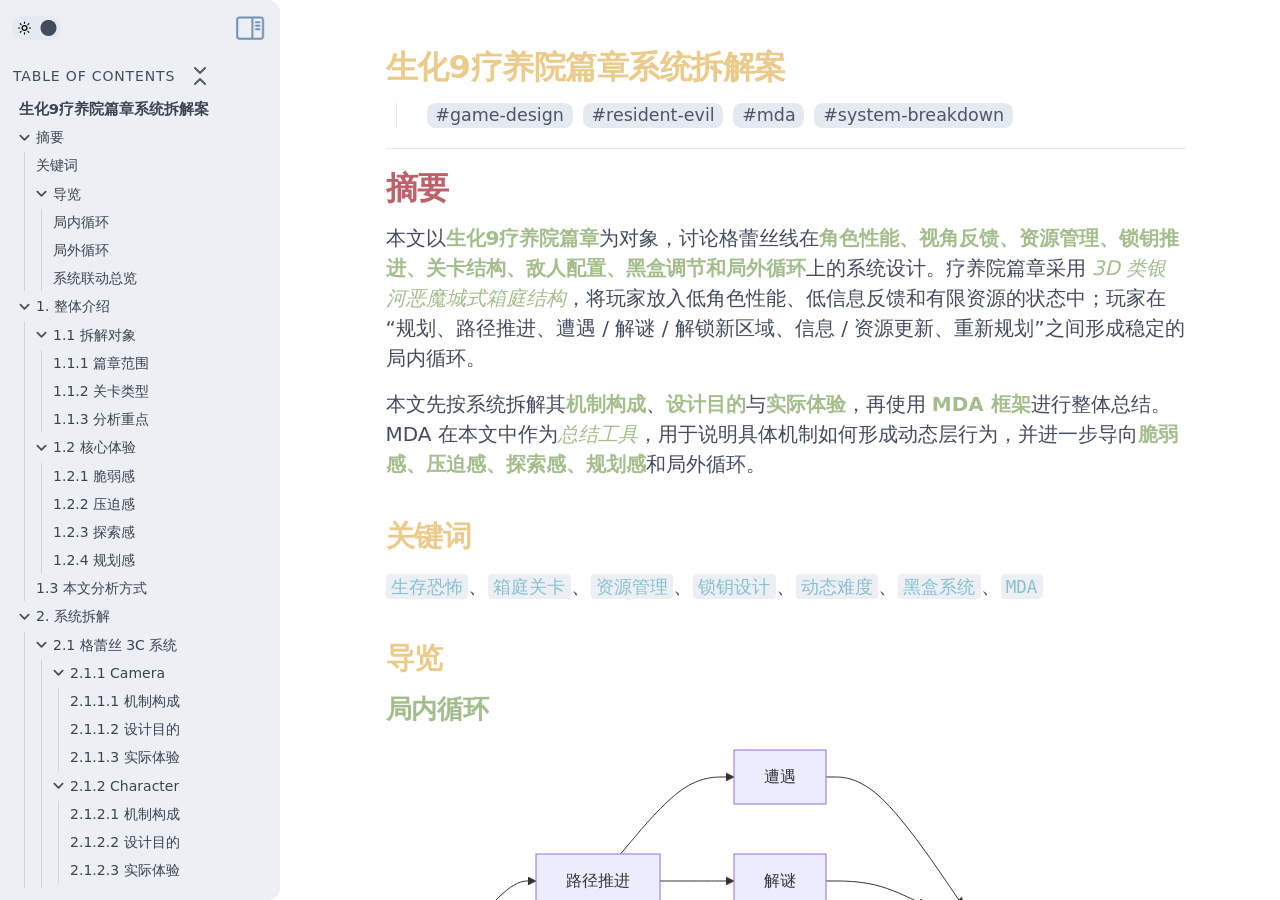
==== index.html @ e9173174 "Deploy RE9 breakdown static site" ====
<!DOCTYPE html> <html lang="zh-cn"><head>
<title>生化9疗养院篇章系统拆解案</title>
<base href=".">
<meta name="pathname" content="生化9疗养院篇章系统拆解案.html">
<meta name="description" content="Rorschach's Vault - 生化9疗养院篇章系统拆解案">
<meta property="og:title" content="生化9疗养院篇章系统拆解案">
<meta property="og:description" content="Rorschach's Vault - 生化9疗养院篇章系统拆解案">
<meta property="og:type" content="website">
<meta property="og:url" content="生化9疗养院篇章系统拆解案.html">
<meta property="og:image" content="attachment/pasted-image-20260425225102.png">
<meta charset="UTF-8"><meta property="og:site_name" content="Rorschach's Vault"><meta name="viewport" content="width=device-width, initial-scale=1.0, user-scalable=yes, minimum-scale=1.0, maximum-scale=5.0"><link rel="alternate" type="application/rss+xml" title="RSS Feed" href="site-lib/rss.xml"><script async="" id="webpage-script" src="site-lib/scripts/webpage.js" onload="this.onload=null;this.setAttribute(&quot;loaded&quot;, &quot;true&quot;)"></script><link rel="icon" href="site-lib/media/favicon.png"><link rel="preload" href="site-lib/styles/snippets.css" as="style" onload="this.onload=null;this.rel='stylesheet'"><noscript><link rel="stylesheet" href="site-lib/styles/snippets.css"></noscript><link rel="stylesheet" href="site-lib/styles/obsidian.css"><link rel="stylesheet" href="site-lib/styles/theme.css"><link rel="preload" href="site-lib/styles/global-variable-styles.css" as="style" onload="this.onload=null;this.rel='stylesheet'"><noscript><link rel="stylesheet" href="site-lib/styles/global-variable-styles.css"></noscript><link rel="preload" href="site-lib/styles/main-styles.css" as="style" onload="this.onload=null;this.rel='stylesheet'"><noscript><link rel="stylesheet" href="site-lib/styles/main-styles.css"></noscript><style>body{--line-width:40em;--line-width-adaptive:40em;--file-line-width:40em;--sidebar-width:min(20em, 80vw);--collapse-arrow-size:11px;--tree-vertical-spacing:1.3em;--sidebar-margin:12px}:root{background-color:#fff}.sidebar{height:100%;font-size:14px;z-index:10;min-width:calc(var(--sidebar-width) + var(--divider-width-hover));max-width:calc(var(--sidebar-width) + var(--divider-width-hover));position:relative;overflow:hidden;overflow:clip;transition:min-width ease-in-out,max-width ease-in-out;transition-duration:.2s;contain:size}#left-sidebar{left:0}#right-sidebar{right:0}.sidebar.is-collapsed{min-width:0;max-width:0}.sidebar.floating{position:absolute}.sidebar .leaf-content{height:100%;min-width:calc(var(--sidebar-width) - var(--divider-width-hover));top:0;padding:var(--sidebar-margin);padding-top:4em;line-height:var(--line-height-tight);background-color:var(--background-secondary);transition:background-color,border-right,border-left,box-shadow;transition-duration:var(--color-fade-speed);transition-timing-function:ease-in-out;position:absolute;display:flex;flex-direction:column}.sidebar:not(.is-collapsed) .leaf-content{min-width:calc(max(100%,var(--sidebar-width)) - 3px);max-width:calc(max(100%,var(--sidebar-width)) - 3px)}#left-sidebar-content{left:0;border-top-right-radius:var(--radius-l);border-bottom-right-radius:var(--radius-l)}#right-sidebar-content{right:0;border-top-left-radius:var(--radius-l);border-bottom-left-radius:var(--radius-l)}.sidebar #left-sidebar-content,.sidebar #right-sidebar-content{contain:none!important;container-type:normal!important;animation:none!important}.sidebar:has(.leaf-content:empty):has(.topbar-content:empty){display:none}.sidebar-topbar{height:calc(2.3em + 2 * var(--sidebar-margin));width:var(--sidebar-width);padding:var(--sidebar-margin);z-index:1;position:fixed;display:flex;align-items:center;transition:width ease-in-out;transition-duration:inherit}.sidebar.is-collapsed .sidebar-topbar{width:calc(2.3em + var(--sidebar-margin) * 2)}.sidebar .sidebar-topbar.is-collapsed{width:0}#left-sidebar .sidebar-topbar{left:0;flex-direction:row;border-top-right-radius:var(--radius-l)}#right-sidebar .sidebar-topbar{right:0;flex-direction:row-reverse;border-top-left-radius:var(--radius-l)}#left-sidebar .topbar-content{margin-right:calc(2.3em + var(--sidebar-margin));flex-direction:row}#right-sidebar .topbar-content{margin-left:calc(2.3em + var(--sidebar-margin));flex-direction:row-reverse}.topbar-content{overflow:hidden visible;overflow:clip visible;width:100%;height:100%;display:flex;align-items:center;transition:inherit}.sidebar.is-collapsed .topbar-content{width:0;transition:inherit}.clickable-icon.sidebar-collapse-icon{background-color:transparent;color:var(--icon-color-focused);padding:2px!important;margin:0!important;height:100%!important;width:2.3em!important;margin-inline:0.14em!important;position:absolute}#left-sidebar .clickable-icon.sidebar-collapse-icon{transform:rotateY(180deg);right:var(--sidebar-margin)}#right-sidebar .clickable-icon.sidebar-collapse-icon{transform:rotateY(180deg);left:var(--sidebar-margin)}.clickable-icon.sidebar-collapse-icon svg.svg-icon{width:100%;height:100%}.feature-title{margin-left:1px;text-transform:uppercase;letter-spacing:.06em;margin-top:.75em;margin-bottom:.75em}.feature-header{display:flex;align-items:center;padding-top:0;font-size:1em;padding-left:0}body.floating-sidebars .sidebar{position:absolute}body{transition:background-color var(--color-fade-speed) ease-in-out}#navbar:not(:empty){display:flex;align-items:center;justify-content:space-between;padding:.5em 1em;width:100%}#main{display:flex;flex-direction:column;height:100%;width:100%;align-items:stretch;justify-content:center}#main-horizontal{display:flex;flex-direction:row;flex-grow:1;width:100%;align-items:stretch;justify-content:center}#center-content{flex-basis:100%;max-width:100%;width:100%;height:100%;display:flex;flex-direction:column;align-items:center;transition:opacity .2s ease-in-out;contain:inline-size}.hide{opacity:0!important;transition:opacity .2s ease-in-out;pointer-events:none}#center-content>.obsidian-document{padding-left:2em;padding-right:1em;margin-bottom:0;width:100%;width:-webkit-fill-available;width:-moz-available;width:fill-available;transition:background-color var(--color-fade-speed) ease-in-out;border-top-right-radius:var(--window-radius,var(--radius-m));border-top-left-radius:var(--window-radius,var(--radius-m));overflow-x:hidden!important;overflow-y:auto!important;display:flex!important;flex-direction:column!important;align-items:center!important;contain:inline-size}body #center-content>.obsidian-document>.markdown-preview-sizer{padding-bottom:80vh;width:100%;max-width:var(--line-width);flex-basis:var(--line-width);transition:background-color var(--color-fade-speed) ease-in-out;contain:inline-size}#center-content>.obsidian-document>div{width:100%!important;transition:background-color var(--color-fade-speed) ease-in-out;contain:inline-size}#center-content>.obsidian-document:not([data-type=markdown]).embed{display:flex;padding:1em;height:100%;width:100%;align-items:center;justify-content:center}#center-content>.obsidian-document:not([data-type=markdown]).embed>*{max-width:100%;max-height:100%;object-fit:contain}:not(h1,h2,h3,h4,h5,h6,li):has(> :is(.math,table)){overflow-x:auto!important}#center-content>.obsidian-document:not([data-type=markdown]){overflow-x:auto;contain:content;padding:0;margin:0;height:100%}.obsidian-document[data-type=attachment]{display:flex;flex-direction:column;align-items:center;justify-content:center;height:100%;width:100%}.obsidian-document[data-type=attachment]>*{outline:0;border:none;box-shadow:none}.obsidian-document[data-type=attachment] :is(img){max-width:90%;max-height:90%;object-fit:contain}.obsidian-document[data-type=attachment]>:is(audio){width:100%;max-width:min(90%,var(--line-width))}.obsidian-document[data-type=attachment]>:is(embed,iframe,video){width:100%;height:100%;max-width:100%;max-height:100%;object-fit:contain}.canvas-wrapper>:is(.header,.footer){z-index:100;position:absolute;display:flex;justify-content:center;flex-direction:column;width:100%;align-items:center}.scroll-highlight{position:absolute;width:100%;height:100%;pointer-events:none;z-index:1000;background-color:hsla(var(--color-accent-hsl),.25);opacity:0;padding:1em;inset:50%;translate:-50% -50%;border-radius:var(--radius-s)}</style><script defer="">async function loadIncludes(){let e=document.querySelectorAll("link[itemprop='include']");for(const t of e){let e=t.getAttribute("href");try{let o="";if(e.startsWith("https:")||e.startsWith("http:")||"file:"!=window.location.protocol){const n=await fetch(e);if(!n.ok){console.log("Could not include file: "+e),t?.remove();continue}o=await n.text()}else{const t=document.getElementById(btoa(encodeURI(e)));if(t){const e=JSON.parse(decodeURI(atob(t.getAttribute("value")??"")));o=e?.data??""}}let n=document.createRange().createContextualFragment(o);t.before(n),t.remove(),console.log("Included text: "+o),console.log("Included file: "+e)}catch(o){t?.remove(),console.log("Could not include file: "+e,o);continue}}}document.addEventListener("DOMContentLoaded",(()=>{loadIncludes()}));let isFileProtocol="file:"==location.protocol;function waitLoadScripts(e,t){let o=e.map((e=>document.getElementById(e+"-script")));!function e(n){let l=o[n],c=n+1;l?(l&&"true"!=l.getAttribute("loaded")||n<o.length&&e(c),n<o.length&&l.addEventListener("load",(()=>e(c)))):n<o.length?e(c):t()}(0)}</script></head><body class="publish css-settings-manager styled-scrollbars show-inline-title show-ribbon is-focused"><script defer="">let theme=localStorage.getItem("theme")||"light";"dark"==theme?(document.body.classList.add("theme-dark"),document.body.classList.remove("theme-light")):(document.body.classList.add("theme-light"),document.body.classList.remove("theme-dark")),window.innerWidth<480?document.body.classList.add("is-phone"):window.innerWidth<768?document.body.classList.add("is-tablet"):window.innerWidth<1024?document.body.classList.add("is-small-screen"):document.body.classList.add("is-large-screen")</script><div class="parsed-feature-container" style="display: contents;"><link itemprop="include" href="site-lib/html/custom-head-content-content.html"></div><div id="main"><div id="navbar"></div><div id="main-horizontal"><div id="left-content" class="leaf" style="--sidebar-width: var(--sidebar-width-left);"><div id="left-sidebar" class="sidebar"><div class="sidebar-handle"></div><div class="sidebar-topbar"><div class="topbar-content"><label class="theme-toggle-container" for="theme-toggle-input" id=""><input class="theme-toggle-input" type="checkbox" id="theme-toggle-input" checked><div class="toggle-background"></div></label></div><div class="clickable-icon sidebar-collapse-icon"><svg xmlns="http://www.w3.org/2000/svg" width="100%" height="100%" viewBox="0 0 24 24" fill="none" stroke="currentColor" stroke-width="3" stroke-linecap="round" stroke-linejoin="round" class="svg-icon"><path d="M21 3H3C1.89543 3 1 3.89543 1 5V19C1 20.1046 1.89543 21 3 21H21C22.1046 21 23 20.1046 23 19V5C23 3.89543 22.1046 3 21 3Z"></path><path d="M10 4V20"></path><path d="M4 7H7"></path><path d="M4 10H7"></path><path d="M4 13H7"></path></svg></div></div><div class="sidebar-content-wrapper"><div id="left-sidebar-content" class="leaf-content"><div id="outline" class=" tree-container"><div class="feature-header"><div class="feature-title">Table Of Contents</div><button class="clickable-icon nav-action-button tree-collapse-all" aria-label="Collapse All"><svg xmlns="http://www.w3.org/2000/svg" width="24" height="24" viewBox="0 0 24 24" fill="none" stroke="currentColor" stroke-width="2" stroke-linecap="round" stroke-linejoin="round"></svg></button></div><div class="tree-item" data-depth="1"><a class="tree-item-self is-clickable" href="生化9疗养院篇章系统拆解案.html#生化9疗养院篇章系统拆解案_0" data-path="#生化9疗养院篇章系统拆解案_0"><div class="tree-item-inner heading-link" heading-name="生化9疗养院篇章系统拆解案">生化9疗养院篇章系统拆解案</div></a><div class="tree-item-children"></div></div><div class="tree-item mod-collapsible" data-depth="1"><a class="tree-item-self is-clickable mod-collapsible" href="生化9疗养院篇章系统拆解案.html#摘要_0" data-path="#摘要_0"><div class="tree-item-icon collapse-icon"><svg xmlns="http://www.w3.org/2000/svg" width="24" height="24" viewBox="0 0 24 24" fill="none" stroke="currentColor" stroke-width="2" stroke-linecap="round" stroke-linejoin="round" class="svg-icon right-triangle"><path d="M3 8L12 17L21 8"></path></svg></div><div class="tree-item-inner heading-link" heading-name="摘要">摘要</div></a><div class="tree-item-children"><div class="tree-item" data-depth="2"><a class="tree-item-self is-clickable" href="生化9疗养院篇章系统拆解案.html#关键词_0" data-path="#关键词_0"><div class="tree-item-inner heading-link" heading-name="关键词">关键词</div></a><div class="tree-item-children"></div></div><div class="tree-item mod-collapsible" data-depth="2"><a class="tree-item-self is-clickable mod-collapsible" href="生化9疗养院篇章系统拆解案.html#导览_0" data-path="#导览_0"><div class="tree-item-icon collapse-icon"><svg xmlns="http://www.w3.org/2000/svg" width="24" height="24" viewBox="0 0 24 24" fill="none" stroke="currentColor" stroke-width="2" stroke-linecap="round" stroke-linejoin="round" class="svg-icon right-triangle"><path d="M3 8L12 17L21 8"></path></svg></div><div class="tree-item-inner heading-link" heading-name="导览">导览</div></a><div class="tree-item-children"><div class="tree-item" data-depth="3"><a class="tree-item-self is-clickable" href="生化9疗养院篇章系统拆解案.html#局内循环_0" data-path="#局内循环_0"><div class="tree-item-inner heading-link" heading-name="局内循环">局内循环</div></a><div class="tree-item-children"></div></div><div class="tree-item" data-depth="3"><a class="tree-item-self is-clickable" href="生化9疗养院篇章系统拆解案.html#局外循环_0" data-path="#局外循环_0"><div class="tree-item-inner heading-link" heading-name="局外循环">局外循环</div></a><div class="tree-item-children"></div></div><div class="tree-item" data-depth="3"><a class="tree-item-self is-clickable" href="生化9疗养院篇章系统拆解案.html#系统联动总览_0" data-path="#系统联动总览_0"><div class="tree-item-inner heading-link" heading-name="系统联动总览">系统联动总览</div></a><div class="tree-item-children"></div></div></div></div></div></div><div class="tree-item mod-collapsible" data-depth="1"><a class="tree-item-self is-clickable mod-collapsible" href="生化9疗养院篇章系统拆解案.html#1._整体介绍_0" data-path="#1._整体介绍_0"><div class="tree-item-icon collapse-icon"><svg xmlns="http://www.w3.org/2000/svg" width="24" height="24" viewBox="0 0 24 24" fill="none" stroke="currentColor" stroke-width="2" stroke-linecap="round" stroke-linejoin="round" class="svg-icon right-triangle"><path d="M3 8L12 17L21 8"></path></svg></div><div class="tree-item-inner heading-link" heading-name="1. 整体介绍">1. 整体介绍</div></a><div class="tree-item-children"><div class="tree-item mod-collapsible" data-depth="2"><a class="tree-item-self is-clickable mod-collapsible" href="生化9疗养院篇章系统拆解案.html#1.1_拆解对象_0" data-path="#1.1_拆解对象_0"><div class="tree-item-icon collapse-icon"><svg xmlns="http://www.w3.org/2000/svg" width="24" height="24" viewBox="0 0 24 24" fill="none" stroke="currentColor" stroke-width="2" stroke-linecap="round" stroke-linejoin="round" class="svg-icon right-triangle"><path d="M3 8L12 17L21 8"></path></svg></div><div class="tree-item-inner heading-link" heading-name="1.1 拆解对象">1.1 拆解对象</div></a><div class="tree-item-children"><div class="tree-item" data-depth="3"><a class="tree-item-self is-clickable" href="生化9疗养院篇章系统拆解案.html#1.1.1_篇章范围_0" data-path="#1.1.1_篇章范围_0"><div class="tree-item-inner heading-link" heading-name="1.1.1 篇章范围">1.1.1 篇章范围</div></a><div class="tree-item-children"></div></div><div class="tree-item" data-depth="3"><a class="tree-item-self is-clickable" href="生化9疗养院篇章系统拆解案.html#1.1.2_关卡类型_0" data-path="#1.1.2_关卡类型_0"><div class="tree-item-inner heading-link" heading-name="1.1.2 关卡类型">1.1.2 关卡类型</div></a><div class="tree-item-children"></div></div><div class="tree-item" data-depth="3"><a class="tree-item-self is-clickable" href="生化9疗养院篇章系统拆解案.html#1.1.3_分析重点_0" data-path="#1.1.3_分析重点_0"><div class="tree-item-inner heading-link" heading-name="1.1.3 分析重点">1.1.3 分析重点</div></a><div class="tree-item-children"></div></div></div></div><div class="tree-item mod-collapsible" data-depth="2"><a class="tree-item-self is-clickable mod-collapsible" href="生化9疗养院篇章系统拆解案.html#1.2_核心体验_0" data-path="#1.2_核心体验_0"><div class="tree-item-icon collapse-icon"><svg xmlns="http://www.w3.org/2000/svg" width="24" height="24" viewBox="0 0 24 24" fill="none" stroke="currentColor" stroke-width="2" stroke-linecap="round" stroke-linejoin="round" class="svg-icon right-triangle"><path d="M3 8L12 17L21 8"></path></svg></div><div class="tree-item-inner heading-link" heading-name="1.2 核心体验">1.2 核心体验</div></a><div class="tree-item-children"><div class="tree-item" data-depth="3"><a class="tree-item-self is-clickable" href="生化9疗养院篇章系统拆解案.html#1.2.1_脆弱感_0" data-path="#1.2.1_脆弱感_0"><div class="tree-item-inner heading-link" heading-name="1.2.1 脆弱感">1.2.1 脆弱感</div></a><div class="tree-item-children"></div></div><div class="tree-item" data-depth="3"><a class="tree-item-self is-clickable" href="生化9疗养院篇章系统拆解案.html#1.2.2_压迫感_0" data-path="#1.2.2_压迫感_0"><div class="tree-item-inner heading-link" heading-name="1.2.2 压迫感">1.2.2 压迫感</div></a><div class="tree-item-children"></div></div><div class="tree-item" data-depth="3"><a class="tree-item-self is-clickable" href="生化9疗养院篇章系统拆解案.html#1.2.3_探索感_0" data-path="#1.2.3_探索感_0"><div class="tree-item-inner heading-link" heading-name="1.2.3 探索感">1.2.3 探索感</div></a><div class="tree-item-children"></div></div><div class="tree-item" data-depth="3"><a class="tree-item-self is-clickable" href="生化9疗养院篇章系统拆解案.html#1.2.4_规划感_0" data-path="#1.2.4_规划感_0"><div class="tree-item-inner heading-link" heading-name="1.2.4 规划感">1.2.4 规划感</div></a><div class="tree-item-children"></div></div></div></div><div class="tree-item" data-depth="2"><a class="tree-item-self is-clickable" href="生化9疗养院篇章系统拆解案.html#1.3_本文分析方式_0" data-path="#1.3_本文分析方式_0"><div class="tree-item-inner heading-link" heading-name="1.3 本文分析方式">1.3 本文分析方式</div></a><div class="tree-item-children"></div></div></div></div><div class="tree-item mod-collapsible" data-depth="1"><a class="tree-item-self is-clickable mod-collapsible" href="生化9疗养院篇章系统拆解案.html#2._系统拆解_0" data-path="#2._系统拆解_0"><div class="tree-item-icon collapse-icon"><svg xmlns="http://www.w3.org/2000/svg" width="24" height="24" viewBox="0 0 24 24" fill="none" stroke="currentColor" stroke-width="2" stroke-linecap="round" stroke-linejoin="round" class="svg-icon right-triangle"><path d="M3 8L12 17L21 8"></path></svg></div><div class="tree-item-inner heading-link" heading-name="2. 系统拆解">2. 系统拆解</div></a><div class="tree-item-children"><div class="tree-item mod-collapsible" data-depth="2"><a class="tree-item-self is-clickable mod-collapsible" href="生化9疗养院篇章系统拆解案.html#2.1_格蕾丝_3C_系统_0" data-path="#2.1_格蕾丝_3C_系统_0"><div class="tree-item-icon collapse-icon"><svg xmlns="http://www.w3.org/2000/svg" width="24" height="24" viewBox="0 0 24 24" fill="none" stroke="currentColor" stroke-width="2" stroke-linecap="round" stroke-linejoin="round" class="svg-icon right-triangle"><path d="M3 8L12 17L21 8"></path></svg></div><div class="tree-item-inner heading-link" heading-name="2.1 格蕾丝 3C 系统">2.1 格蕾丝 3C 系统</div></a><div class="tree-item-children"><div class="tree-item mod-collapsible" data-depth="3"><a class="tree-item-self is-clickable mod-collapsible" href="生化9疗养院篇章系统拆解案.html#2.1.1_Camera_0" data-path="#2.1.1_Camera_0"><div class="tree-item-icon collapse-icon"><svg xmlns="http://www.w3.org/2000/svg" width="24" height="24" viewBox="0 0 24 24" fill="none" stroke="currentColor" stroke-width="2" stroke-linecap="round" stroke-linejoin="round" class="svg-icon right-triangle"><path d="M3 8L12 17L21 8"></path></svg></div><div class="tree-item-inner heading-link" heading-name="2.1.1 Camera">2.1.1 Camera</div></a><div class="tree-item-children"><div class="tree-item" data-depth="4"><a class="tree-item-self is-clickable" href="生化9疗养院篇章系统拆解案.html#2.1.1.1_机制构成_0" data-path="#2.1.1.1_机制构成_0"><div class="tree-item-inner heading-link" heading-name="2.1.1.1 机制构成">2.1.1.1 机制构成</div></a><div class="tree-item-children"></div></div><div class="tree-item" data-depth="4"><a class="tree-item-self is-clickable" href="生化9疗养院篇章系统拆解案.html#2.1.1.2_设计目的_0" data-path="#2.1.1.2_设计目的_0"><div class="tree-item-inner heading-link" heading-name="2.1.1.2 设计目的">2.1.1.2 设计目的</div></a><div class="tree-item-children"></div></div><div class="tree-item" data-depth="4"><a class="tree-item-self is-clickable" href="生化9疗养院篇章系统拆解案.html#2.1.1.3_实际体验_0" data-path="#2.1.1.3_实际体验_0"><div class="tree-item-inner heading-link" heading-name="2.1.1.3 实际体验">2.1.1.3 实际体验</div></a><div class="tree-item-children"></div></div></div></div><div class="tree-item mod-collapsible" data-depth="3"><a class="tree-item-self is-clickable mod-collapsible" href="生化9疗养院篇章系统拆解案.html#2.1.2_Character_0" data-path="#2.1.2_Character_0"><div class="tree-item-icon collapse-icon"><svg xmlns="http://www.w3.org/2000/svg" width="24" height="24" viewBox="0 0 24 24" fill="none" stroke="currentColor" stroke-width="2" stroke-linecap="round" stroke-linejoin="round" class="svg-icon right-triangle"><path d="M3 8L12 17L21 8"></path></svg></div><div class="tree-item-inner heading-link" heading-name="2.1.2 Character">2.1.2 Character</div></a><div class="tree-item-children"><div class="tree-item" data-depth="4"><a class="tree-item-self is-clickable" href="生化9疗养院篇章系统拆解案.html#2.1.2.1_机制构成_0" data-path="#2.1.2.1_机制构成_0"><div class="tree-item-inner heading-link" heading-name="2.1.2.1 机制构成">2.1.2.1 机制构成</div></a><div class="tree-item-children"></div></div><div class="tree-item" data-depth="4"><a class="tree-item-self is-clickable" href="生化9疗养院篇章系统拆解案.html#2.1.2.2_设计目的_0" data-path="#2.1.2.2_设计目的_0"><div class="tree-item-inner heading-link" heading-name="2.1.2.2 设计目的">2.1.2.2 设计目的</div></a><div class="tree-item-children"></div></div><div class="tree-item" data-depth="4"><a class="tree-item-self is-clickable" href="生化9疗养院篇章系统拆解案.html#2.1.2.3_实际体验_0" data-path="#2.1.2.3_实际体验_0"><div class="tree-item-inner heading-link" heading-name="2.1.2.3 实际体验">2.1.2.3 实际体验</div></a><div class="tree-item-children"></div></div></div></div><div class="tree-item mod-collapsible" data-depth="3"><a class="tree-item-self is-clickable mod-collapsible" href="生化9疗养院篇章系统拆解案.html#2.1.3_Controller_0" data-path="#2.1.3_Controller_0"><div class="tree-item-icon collapse-icon"><svg xmlns="http://www.w3.org/2000/svg" width="24" height="24" viewBox="0 0 24 24" fill="none" stroke="currentColor" stroke-width="2" stroke-linecap="round" stroke-linejoin="round" class="svg-icon right-triangle"><path d="M3 8L12 17L21 8"></path></svg></div><div class="tree-item-inner heading-link" heading-name="2.1.3 Controller">2.1.3 Controller</div></a><div class="tree-item-children"><div class="tree-item" data-depth="4"><a class="tree-item-self is-clickable" href="生化9疗养院篇章系统拆解案.html#2.1.3.1_机制构成_0" data-path="#2.1.3.1_机制构成_0"><div class="tree-item-inner heading-link" heading-name="2.1.3.1 机制构成">2.1.3.1 机制构成</div></a><div class="tree-item-children"></div></div><div class="tree-item" data-depth="4"><a class="tree-item-self is-clickable" href="生化9疗养院篇章系统拆解案.html#2.1.3.2_设计目的_0" data-path="#2.1.3.2_设计目的_0"><div class="tree-item-inner heading-link" heading-name="2.1.3.2 设计目的">2.1.3.2 设计目的</div></a><div class="tree-item-children"></div></div><div class="tree-item" data-depth="4"><a class="tree-item-self is-clickable" href="生化9疗养院篇章系统拆解案.html#2.1.3.3_实际体验_0" data-path="#2.1.3.3_实际体验_0"><div class="tree-item-inner heading-link" heading-name="2.1.3.3 实际体验">2.1.3.3 实际体验</div></a><div class="tree-item-children"></div></div></div></div></div></div><div class="tree-item mod-collapsible" data-depth="2"><a class="tree-item-self is-clickable mod-collapsible" href="生化9疗养院篇章系统拆解案.html#2.2_UI_与状态反馈系统_0" data-path="#2.2_UI_与状态反馈系统_0"><div class="tree-item-icon collapse-icon"><svg xmlns="http://www.w3.org/2000/svg" width="24" height="24" viewBox="0 0 24 24" fill="none" stroke="currentColor" stroke-width="2" stroke-linecap="round" stroke-linejoin="round" class="svg-icon right-triangle"><path d="M3 8L12 17L21 8"></path></svg></div><div class="tree-item-inner heading-link" heading-name="2.2 UI 与状态反馈系统">2.2 UI 与状态反馈系统</div></a><div class="tree-item-children"><div class="tree-item" data-depth="3"><a class="tree-item-self is-clickable" href="生化9疗养院篇章系统拆解案.html#2.2.1_机制构成_0" data-path="#2.2.1_机制构成_0"><div class="tree-item-inner heading-link" heading-name="2.2.1 机制构成">2.2.1 机制构成</div></a><div class="tree-item-children"></div></div><div class="tree-item" data-depth="3"><a class="tree-item-self is-clickable" href="生化9疗养院篇章系统拆解案.html#2.2.2_设计目的_0" data-path="#2.2.2_设计目的_0"><div class="tree-item-inner heading-link" heading-name="2.2.2 设计目的">2.2.2 设计目的</div></a><div class="tree-item-children"></div></div><div class="tree-item" data-depth="3"><a class="tree-item-self is-clickable" href="生化9疗养院篇章系统拆解案.html#2.2.3_实际体验_0" data-path="#2.2.3_实际体验_0"><div class="tree-item-inner heading-link" heading-name="2.2.3 实际体验">2.2.3 实际体验</div></a><div class="tree-item-children"></div></div></div></div><div class="tree-item mod-collapsible" data-depth="2"><a class="tree-item-self is-clickable mod-collapsible" href="生化9疗养院篇章系统拆解案.html#2.3_背包与资源系统_0" data-path="#2.3_背包与资源系统_0"><div class="tree-item-icon collapse-icon"><svg xmlns="http://www.w3.org/2000/svg" width="24" height="24" viewBox="0 0 24 24" fill="none" stroke="currentColor" stroke-width="2" stroke-linecap="round" stroke-linejoin="round" class="svg-icon right-triangle"><path d="M3 8L12 17L21 8"></path></svg></div><div class="tree-item-inner heading-link" heading-name="2.3 背包与资源系统">2.3 背包与资源系统</div></a><div class="tree-item-children"><div class="tree-item mod-collapsible" data-depth="3"><a class="tree-item-self is-clickable mod-collapsible" href="生化9疗养院篇章系统拆解案.html#2.3.1_机制构成_0" data-path="#2.3.1_机制构成_0"><div class="tree-item-icon collapse-icon"><svg xmlns="http://www.w3.org/2000/svg" width="24" height="24" viewBox="0 0 24 24" fill="none" stroke="currentColor" stroke-width="2" stroke-linecap="round" stroke-linejoin="round" class="svg-icon right-triangle"><path d="M3 8L12 17L21 8"></path></svg></div><div class="tree-item-inner heading-link" heading-name="2.3.1 机制构成">2.3.1 机制构成</div></a><div class="tree-item-children"><div class="tree-item" data-depth="4"><a class="tree-item-self is-clickable" href="生化9疗养院篇章系统拆解案.html#2.3.1.1_格子背包_0" data-path="#2.3.1.1_格子背包_0"><div class="tree-item-inner heading-link" heading-name="2.3.1.1 格子背包">2.3.1.1 格子背包</div></a><div class="tree-item-children"></div></div><div class="tree-item" data-depth="4"><a class="tree-item-self is-clickable" href="生化9疗养院篇章系统拆解案.html#2.3.1.2_次元箱_0" data-path="#2.3.1.2_次元箱_0"><div class="tree-item-inner heading-link" heading-name="2.3.1.2 次元箱">2.3.1.2 次元箱</div></a><div class="tree-item-children"></div></div><div class="tree-item" data-depth="4"><a class="tree-item-self is-clickable" href="生化9疗养院篇章系统拆解案.html#2.3.1.3_丢弃机制_0" data-path="#2.3.1.3_丢弃机制_0"><div class="tree-item-inner heading-link" heading-name="2.3.1.3 丢弃机制">2.3.1.3 丢弃机制</div></a><div class="tree-item-children"></div></div></div></div><div class="tree-item" data-depth="3"><a class="tree-item-self is-clickable" href="生化9疗养院篇章系统拆解案.html#2.3.2_设计目的_0" data-path="#2.3.2_设计目的_0"><div class="tree-item-inner heading-link" heading-name="2.3.2 设计目的">2.3.2 设计目的</div></a><div class="tree-item-children"></div></div><div class="tree-item" data-depth="3"><a class="tree-item-self is-clickable" href="生化9疗养院篇章系统拆解案.html#2.3.3_实际体验_0" data-path="#2.3.3_实际体验_0"><div class="tree-item-inner heading-link" heading-name="2.3.3 实际体验">2.3.3 实际体验</div></a><div class="tree-item-children"></div></div></div></div><div class="tree-item mod-collapsible" data-depth="2"><a class="tree-item-self is-clickable mod-collapsible" href="生化9疗养院篇章系统拆解案.html#2.4_血液收集器系统_0" data-path="#2.4_血液收集器系统_0"><div class="tree-item-icon collapse-icon"><svg xmlns="http://www.w3.org/2000/svg" width="24" height="24" viewBox="0 0 24 24" fill="none" stroke="currentColor" stroke-width="2" stroke-linecap="round" stroke-linejoin="round" class="svg-icon right-triangle"><path d="M3 8L12 17L21 8"></path></svg></div><div class="tree-item-inner heading-link" heading-name="2.4 血液收集器系统">2.4 血液收集器系统</div></a><div class="tree-item-children"><div class="tree-item" data-depth="3"><a class="tree-item-self is-clickable" href="生化9疗养院篇章系统拆解案.html#2.4.1_机制构成_0" data-path="#2.4.1_机制构成_0"><div class="tree-item-inner heading-link" heading-name="2.4.1 机制构成">2.4.1 机制构成</div></a><div class="tree-item-children"></div></div><div class="tree-item" data-depth="3"><a class="tree-item-self is-clickable" href="生化9疗养院篇章系统拆解案.html#2.4.2_设计目的_0" data-path="#2.4.2_设计目的_0"><div class="tree-item-inner heading-link" heading-name="2.4.2 设计目的">2.4.2 设计目的</div></a><div class="tree-item-children"></div></div><div class="tree-item" data-depth="3"><a class="tree-item-self is-clickable" href="生化9疗养院篇章系统拆解案.html#2.4.3_实际体验_0" data-path="#2.4.3_实际体验_0"><div class="tree-item-inner heading-link" heading-name="2.4.3 实际体验">2.4.3 实际体验</div></a><div class="tree-item-children"></div></div></div></div><div class="tree-item mod-collapsible" data-depth="2"><a class="tree-item-self is-clickable mod-collapsible" href="生化9疗养院篇章系统拆解案.html#2.5_锁钥系统_0" data-path="#2.5_锁钥系统_0"><div class="tree-item-icon collapse-icon"><svg xmlns="http://www.w3.org/2000/svg" width="24" height="24" viewBox="0 0 24 24" fill="none" stroke="currentColor" stroke-width="2" stroke-linecap="round" stroke-linejoin="round" class="svg-icon right-triangle"><path d="M3 8L12 17L21 8"></path></svg></div><div class="tree-item-inner heading-link" heading-name="2.5 锁钥系统">2.5 锁钥系统</div></a><div class="tree-item-children"><div class="tree-item mod-collapsible" data-depth="3"><a class="tree-item-self is-clickable mod-collapsible" href="生化9疗养院篇章系统拆解案.html#2.5.1_机制构成_0" data-path="#2.5.1_机制构成_0"><div class="tree-item-icon collapse-icon"><svg xmlns="http://www.w3.org/2000/svg" width="24" height="24" viewBox="0 0 24 24" fill="none" stroke="currentColor" stroke-width="2" stroke-linecap="round" stroke-linejoin="round" class="svg-icon right-triangle"><path d="M3 8L12 17L21 8"></path></svg></div><div class="tree-item-inner heading-link" heading-name="2.5.1 机制构成">2.5.1 机制构成</div></a><div class="tree-item-children"><div class="tree-item" data-depth="4"><a class="tree-item-self is-clickable" href="生化9疗养院篇章系统拆解案.html#2.5.1.1_知识锁_0" data-path="#2.5.1.1_知识锁_0"><div class="tree-item-inner heading-link" heading-name="2.5.1.1 知识锁">2.5.1.1 知识锁</div></a><div class="tree-item-children"></div></div><div class="tree-item" data-depth="4"><a class="tree-item-self is-clickable" href="生化9疗养院篇章系统拆解案.html#2.5.1.2_道具锁_0" data-path="#2.5.1.2_道具锁_0"><div class="tree-item-inner heading-link" heading-name="2.5.1.2 道具锁">2.5.1.2 道具锁</div></a><div class="tree-item-children"></div></div><div class="tree-item" data-depth="4"><a class="tree-item-self is-clickable" href="生化9疗养院篇章系统拆解案.html#2.5.1.3_敌人锁_0" data-path="#2.5.1.3_敌人锁_0"><div class="tree-item-inner heading-link" heading-name="2.5.1.3 敌人锁">2.5.1.3 敌人锁</div></a><div class="tree-item-children"></div></div><div class="tree-item" data-depth="4"><a class="tree-item-self is-clickable" href="生化9疗养院篇章系统拆解案.html#2.5.1.4_剧情锁_0" data-path="#2.5.1.4_剧情锁_0"><div class="tree-item-inner heading-link" heading-name="2.5.1.4 剧情锁">2.5.1.4 剧情锁</div></a><div class="tree-item-children"></div></div><div class="tree-item" data-depth="4"><a class="tree-item-self is-clickable" href="生化9疗养院篇章系统拆解案.html#2.5.1.5_渐进式锁钥_0" data-path="#2.5.1.5_渐进式锁钥_0"><div class="tree-item-inner heading-link" heading-name="2.5.1.5 渐进式锁钥">2.5.1.5 渐进式锁钥</div></a><div class="tree-item-children"></div></div></div></div><div class="tree-item" data-depth="3"><a class="tree-item-self is-clickable" href="生化9疗养院篇章系统拆解案.html#2.5.2_设计目的_0" data-path="#2.5.2_设计目的_0"><div class="tree-item-inner heading-link" heading-name="2.5.2 设计目的">2.5.2 设计目的</div></a><div class="tree-item-children"></div></div><div class="tree-item" data-depth="3"><a class="tree-item-self is-clickable" href="生化9疗养院篇章系统拆解案.html#2.5.3_实际体验_0" data-path="#2.5.3_实际体验_0"><div class="tree-item-inner heading-link" heading-name="2.5.3 实际体验">2.5.3 实际体验</div></a><div class="tree-item-children"></div></div></div></div><div class="tree-item mod-collapsible" data-depth="2"><a class="tree-item-self is-clickable mod-collapsible" href="生化9疗养院篇章系统拆解案.html#2.6_关卡结构与路线引导系统_0" data-path="#2.6_关卡结构与路线引导系统_0"><div class="tree-item-icon collapse-icon"><svg xmlns="http://www.w3.org/2000/svg" width="24" height="24" viewBox="0 0 24 24" fill="none" stroke="currentColor" stroke-width="2" stroke-linecap="round" stroke-linejoin="round" class="svg-icon right-triangle"><path d="M3 8L12 17L21 8"></path></svg></div><div class="tree-item-inner heading-link" heading-name="2.6 关卡结构与路线引导系统">2.6 关卡结构与路线引导系统</div></a><div class="tree-item-children"><div class="tree-item mod-collapsible" data-depth="3"><a class="tree-item-self is-clickable mod-collapsible" href="生化9疗养院篇章系统拆解案.html#2.6.1_机制构成_0" data-path="#2.6.1_机制构成_0"><div class="tree-item-icon collapse-icon"><svg xmlns="http://www.w3.org/2000/svg" width="24" height="24" viewBox="0 0 24 24" fill="none" stroke="currentColor" stroke-width="2" stroke-linecap="round" stroke-linejoin="round" class="svg-icon right-triangle"><path d="M3 8L12 17L21 8"></path></svg></div><div class="tree-item-inner heading-link" heading-name="2.6.1 机制构成">2.6.1 机制构成</div></a><div class="tree-item-children"><div class="tree-item" data-depth="4"><a class="tree-item-self is-clickable" href="生化9疗养院篇章系统拆解案.html#2.6.1.1_中央大厅_0" data-path="#2.6.1.1_中央大厅_0"><div class="tree-item-inner heading-link" heading-name="2.6.1.1 中央大厅">2.6.1.1 中央大厅</div></a><div class="tree-item-children"></div></div><div class="tree-item" data-depth="4"><a class="tree-item-self is-clickable" href="生化9疗养院篇章系统拆解案.html#2.6.1.2_主干与枝干_0" data-path="#2.6.1.2_主干与枝干_0"><div class="tree-item-inner heading-link" heading-name="2.6.1.2 主干与枝干">2.6.1.2 主干与枝干</div></a><div class="tree-item-children"></div></div><div class="tree-item" data-depth="4"><a class="tree-item-self is-clickable" href="生化9疗养院篇章系统拆解案.html#2.6.1.3_地下区域_0" data-path="#2.6.1.3_地下区域_0"><div class="tree-item-inner heading-link" heading-name="2.6.1.3 地下区域">2.6.1.3 地下区域</div></a><div class="tree-item-children"></div></div><div class="tree-item" data-depth="4"><a class="tree-item-self is-clickable" href="生化9疗养院篇章系统拆解案.html#2.6.1.4_存档点布局_0" data-path="#2.6.1.4_存档点布局_0"><div class="tree-item-inner heading-link" heading-name="2.6.1.4 存档点布局">2.6.1.4 存档点布局</div></a><div class="tree-item-children"></div></div></div></div><div class="tree-item" data-depth="3"><a class="tree-item-self is-clickable" href="生化9疗养院篇章系统拆解案.html#2.6.2_设计目的_0" data-path="#2.6.2_设计目的_0"><div class="tree-item-inner heading-link" heading-name="2.6.2 设计目的">2.6.2 设计目的</div></a><div class="tree-item-children"></div></div><div class="tree-item" data-depth="3"><a class="tree-item-self is-clickable" href="生化9疗养院篇章系统拆解案.html#2.6.3_实际体验_0" data-path="#2.6.3_实际体验_0"><div class="tree-item-inner heading-link" heading-name="2.6.3 实际体验">2.6.3 实际体验</div></a><div class="tree-item-children"></div></div></div></div><div class="tree-item mod-collapsible" data-depth="2"><a class="tree-item-self is-clickable mod-collapsible" href="生化9疗养院篇章系统拆解案.html#2.7_敌人系统_0" data-path="#2.7_敌人系统_0"><div class="tree-item-icon collapse-icon"><svg xmlns="http://www.w3.org/2000/svg" width="24" height="24" viewBox="0 0 24 24" fill="none" stroke="currentColor" stroke-width="2" stroke-linecap="round" stroke-linejoin="round" class="svg-icon right-triangle"><path d="M3 8L12 17L21 8"></path></svg></div><div class="tree-item-inner heading-link" heading-name="2.7 敌人系统">2.7 敌人系统</div></a><div class="tree-item-children"><div class="tree-item mod-collapsible" data-depth="3"><a class="tree-item-self is-clickable mod-collapsible" href="生化9疗养院篇章系统拆解案.html#2.7.1_机制构成_0" data-path="#2.7.1_机制构成_0"><div class="tree-item-icon collapse-icon"><svg xmlns="http://www.w3.org/2000/svg" width="24" height="24" viewBox="0 0 24 24" fill="none" stroke="currentColor" stroke-width="2" stroke-linecap="round" stroke-linejoin="round" class="svg-icon right-triangle"><path d="M3 8L12 17L21 8"></path></svg></div><div class="tree-item-inner heading-link" heading-name="2.7.1 机制构成">2.7.1 机制构成</div></a><div class="tree-item-children"><div class="tree-item" data-depth="4"><a class="tree-item-self is-clickable" href="生化9疗养院篇章系统拆解案.html#2.7.1.1_普通僵尸_0" data-path="#2.7.1.1_普通僵尸_0"><div class="tree-item-inner heading-link" heading-name="2.7.1.1 普通僵尸">2.7.1.1 普通僵尸</div></a><div class="tree-item-children"></div></div><div class="tree-item" data-depth="4"><a class="tree-item-self is-clickable" href="生化9疗养院篇章系统拆解案.html#2.7.1.2_孢子僵尸_0" data-path="#2.7.1.2_孢子僵尸_0"><div class="tree-item-inner heading-link" heading-name="2.7.1.2 孢子僵尸">2.7.1.2 孢子僵尸</div></a><div class="tree-item-children"></div></div><div class="tree-item" data-depth="4"><a class="tree-item-self is-clickable" href="生化9疗养院篇章系统拆解案.html#2.7.1.3_追击类敌人_0" data-path="#2.7.1.3_追击类敌人_0"><div class="tree-item-inner heading-link" heading-name="2.7.1.3 追击类敌人">2.7.1.3 追击类敌人</div></a><div class="tree-item-children"></div></div><div class="tree-item" data-depth="4"><a class="tree-item-self is-clickable" href="生化9疗养院篇章系统拆解案.html#2.7.1.4_生前记忆僵尸_0" data-path="#2.7.1.4_生前记忆僵尸_0"><div class="tree-item-inner heading-link" heading-name="2.7.1.4 生前记忆僵尸">2.7.1.4 生前记忆僵尸</div></a><div class="tree-item-children"></div></div><div class="tree-item" data-depth="4"><a class="tree-item-self is-clickable" href="生化9疗养院篇章系统拆解案.html#2.7.1.5_怪物女孩_0" data-path="#2.7.1.5_怪物女孩_0"><div class="tree-item-inner heading-link" heading-name="2.7.1.5 怪物女孩">2.7.1.5 怪物女孩</div></a><div class="tree-item-children"></div></div></div></div><div class="tree-item" data-depth="3"><a class="tree-item-self is-clickable" href="生化9疗养院篇章系统拆解案.html#2.7.2_设计目的_0" data-path="#2.7.2_设计目的_0"><div class="tree-item-inner heading-link" heading-name="2.7.2 设计目的">2.7.2 设计目的</div></a><div class="tree-item-children"></div></div><div class="tree-item" data-depth="3"><a class="tree-item-self is-clickable" href="生化9疗养院篇章系统拆解案.html#2.7.3_实际体验_0" data-path="#2.7.3_实际体验_0"><div class="tree-item-inner heading-link" heading-name="2.7.3 实际体验">2.7.3 实际体验</div></a><div class="tree-item-children"></div></div></div></div><div class="tree-item mod-collapsible" data-depth="2"><a class="tree-item-self is-clickable mod-collapsible" href="生化9疗养院篇章系统拆解案.html#2.8_解谜与特殊流程系统_0" data-path="#2.8_解谜与特殊流程系统_0"><div class="tree-item-icon collapse-icon"><svg xmlns="http://www.w3.org/2000/svg" width="24" height="24" viewBox="0 0 24 24" fill="none" stroke="currentColor" stroke-width="2" stroke-linecap="round" stroke-linejoin="round" class="svg-icon right-triangle"><path d="M3 8L12 17L21 8"></path></svg></div><div class="tree-item-inner heading-link" heading-name="2.8 解谜与特殊流程系统">2.8 解谜与特殊流程系统</div></a><div class="tree-item-children"><div class="tree-item mod-collapsible" data-depth="3"><a class="tree-item-self is-clickable mod-collapsible" href="生化9疗养院篇章系统拆解案.html#2.8.1_机制构成_0" data-path="#2.8.1_机制构成_0"><div class="tree-item-icon collapse-icon"><svg xmlns="http://www.w3.org/2000/svg" width="24" height="24" viewBox="0 0 24 24" fill="none" stroke="currentColor" stroke-width="2" stroke-linecap="round" stroke-linejoin="round" class="svg-icon right-triangle"><path d="M3 8L12 17L21 8"></path></svg></div><div class="tree-item-inner heading-link" heading-name="2.8.1 机制构成">2.8.1 机制构成</div></a><div class="tree-item-children"><div class="tree-item" data-depth="4"><a class="tree-item-self is-clickable" href="生化9疗养院篇章系统拆解案.html#2.8.1.1_晶石目标_0" data-path="#2.8.1.1_晶石目标_0"><div class="tree-item-inner heading-link" heading-name="2.8.1.1 晶石目标">2.8.1.1 晶石目标</div></a><div class="tree-item-children"></div></div><div class="tree-item" data-depth="4"><a class="tree-item-self is-clickable" href="生化9疗养院篇章系统拆解案.html#2.8.1.2_器官冷藏谜题_0" data-path="#2.8.1.2_器官冷藏谜题_0"><div class="tree-item-inner heading-link" heading-name="2.8.1.2 器官冷藏谜题">2.8.1.2 器官冷藏谜题</div></a><div class="tree-item-children"></div></div><div class="tree-item" data-depth="4"><a class="tree-item-self is-clickable" href="生化9疗养院篇章系统拆解案.html#2.8.1.3_地下配电器_0" data-path="#2.8.1.3_地下配电器_0"><div class="tree-item-inner heading-link" heading-name="2.8.1.3 地下配电器">2.8.1.3 地下配电器</div></a><div class="tree-item-children"></div></div><div class="tree-item" data-depth="4"><a class="tree-item-self is-clickable" href="生化9疗养院篇章系统拆解案.html#2.8.1.4_环境谜题_0" data-path="#2.8.1.4_环境谜题_0"><div class="tree-item-inner heading-link" heading-name="2.8.1.4 环境谜题">2.8.1.4 环境谜题</div></a><div class="tree-item-children"></div></div></div></div><div class="tree-item" data-depth="3"><a class="tree-item-self is-clickable" href="生化9疗养院篇章系统拆解案.html#2.8.2_设计目的_0" data-path="#2.8.2_设计目的_0"><div class="tree-item-inner heading-link" heading-name="2.8.2 设计目的">2.8.2 设计目的</div></a><div class="tree-item-children"></div></div><div class="tree-item" data-depth="3"><a class="tree-item-self is-clickable" href="生化9疗养院篇章系统拆解案.html#2.8.3_实际体验_0" data-path="#2.8.3_实际体验_0"><div class="tree-item-inner heading-link" heading-name="2.8.3 实际体验">2.8.3 实际体验</div></a><div class="tree-item-children"></div></div></div></div><div class="tree-item mod-collapsible" data-depth="2"><a class="tree-item-self is-clickable mod-collapsible" href="生化9疗养院篇章系统拆解案.html#2.9_黑盒系统_0" data-path="#2.9_黑盒系统_0"><div class="tree-item-icon collapse-icon"><svg xmlns="http://www.w3.org/2000/svg" width="24" height="24" viewBox="0 0 24 24" fill="none" stroke="currentColor" stroke-width="2" stroke-linecap="round" stroke-linejoin="round" class="svg-icon right-triangle"><path d="M3 8L12 17L21 8"></path></svg></div><div class="tree-item-inner heading-link" heading-name="2.9 黑盒系统">2.9 黑盒系统</div></a><div class="tree-item-children"><div class="tree-item mod-collapsible" data-depth="3"><a class="tree-item-self is-clickable mod-collapsible" href="生化9疗养院篇章系统拆解案.html#2.9.1_机制构成_0" data-path="#2.9.1_机制构成_0"><div class="tree-item-icon collapse-icon"><svg xmlns="http://www.w3.org/2000/svg" width="24" height="24" viewBox="0 0 24 24" fill="none" stroke="currentColor" stroke-width="2" stroke-linecap="round" stroke-linejoin="round" class="svg-icon right-triangle"><path d="M3 8L12 17L21 8"></path></svg></div><div class="tree-item-inner heading-link" heading-name="2.9.1 机制构成">2.9.1 机制构成</div></a><div class="tree-item-children"><div class="tree-item" data-depth="4"><a class="tree-item-self is-clickable" href="生化9疗养院篇章系统拆解案.html#2.9.1.1_动态掉落_0" data-path="#2.9.1.1_动态掉落_0"><div class="tree-item-inner heading-link" heading-name="2.9.1.1 动态掉落">2.9.1.1 动态掉落</div></a><div class="tree-item-children"></div></div><div class="tree-item" data-depth="4"><a class="tree-item-self is-clickable" href="生化9疗养院篇章系统拆解案.html#2.9.1.2_动态难度_0" data-path="#2.9.1.2_动态难度_0"><div class="tree-item-inner heading-link" heading-name="2.9.1.2 动态难度">2.9.1.2 动态难度</div></a><div class="tree-item-children"></div></div></div></div><div class="tree-item" data-depth="3"><a class="tree-item-self is-clickable" href="生化9疗养院篇章系统拆解案.html#2.9.2_设计目的_0" data-path="#2.9.2_设计目的_0"><div class="tree-item-inner heading-link" heading-name="2.9.2 设计目的">2.9.2 设计目的</div></a><div class="tree-item-children"></div></div><div class="tree-item" data-depth="3"><a class="tree-item-self is-clickable" href="生化9疗养院篇章系统拆解案.html#2.9.3_实际体验_0" data-path="#2.9.3_实际体验_0"><div class="tree-item-inner heading-link" heading-name="2.9.3 实际体验">2.9.3 实际体验</div></a><div class="tree-item-children"></div></div></div></div><div class="tree-item mod-collapsible" data-depth="2"><a class="tree-item-self is-clickable mod-collapsible" href="生化9疗养院篇章系统拆解案.html#2.10_局外循环系统_0" data-path="#2.10_局外循环系统_0"><div class="tree-item-icon collapse-icon"><svg xmlns="http://www.w3.org/2000/svg" width="24" height="24" viewBox="0 0 24 24" fill="none" stroke="currentColor" stroke-width="2" stroke-linecap="round" stroke-linejoin="round" class="svg-icon right-triangle"><path d="M3 8L12 17L21 8"></path></svg></div><div class="tree-item-inner heading-link" heading-name="2.10 局外循环系统">2.10 局外循环系统</div></a><div class="tree-item-children"><div class="tree-item" data-depth="3"><a class="tree-item-self is-clickable" href="生化9疗养院篇章系统拆解案.html#2.10.1_机制构成_0" data-path="#2.10.1_机制构成_0"><div class="tree-item-inner heading-link" heading-name="2.10.1 机制构成">2.10.1 机制构成</div></a><div class="tree-item-children"></div></div><div class="tree-item" data-depth="3"><a class="tree-item-self is-clickable" href="生化9疗养院篇章系统拆解案.html#2.10.2_设计目的_0" data-path="#2.10.2_设计目的_0"><div class="tree-item-inner heading-link" heading-name="2.10.2 设计目的">2.10.2 设计目的</div></a><div class="tree-item-children"></div></div><div class="tree-item" data-depth="3"><a class="tree-item-self is-clickable" href="生化9疗养院篇章系统拆解案.html#2.10.3_实际体验_0" data-path="#2.10.3_实际体验_0"><div class="tree-item-inner heading-link" heading-name="2.10.3 实际体验">2.10.3 实际体验</div></a><div class="tree-item-children"></div></div></div></div><div class="tree-item mod-collapsible" data-depth="2"><a class="tree-item-self is-clickable mod-collapsible" href="生化9疗养院篇章系统拆解案.html#2.11_系统联动_0" data-path="#2.11_系统联动_0"><div class="tree-item-icon collapse-icon"><svg xmlns="http://www.w3.org/2000/svg" width="24" height="24" viewBox="0 0 24 24" fill="none" stroke="currentColor" stroke-width="2" stroke-linecap="round" stroke-linejoin="round" class="svg-icon right-triangle"><path d="M3 8L12 17L21 8"></path></svg></div><div class="tree-item-inner heading-link" heading-name="2.11 系统联动">2.11 系统联动</div></a><div class="tree-item-children"><div class="tree-item mod-collapsible" data-depth="3"><a class="tree-item-self is-clickable mod-collapsible" href="生化9疗养院篇章系统拆解案.html#2.11.1_机制构成_0" data-path="#2.11.1_机制构成_0"><div class="tree-item-icon collapse-icon"><svg xmlns="http://www.w3.org/2000/svg" width="24" height="24" viewBox="0 0 24 24" fill="none" stroke="currentColor" stroke-width="2" stroke-linecap="round" stroke-linejoin="round" class="svg-icon right-triangle"><path d="M3 8L12 17L21 8"></path></svg></div><div class="tree-item-inner heading-link" heading-name="2.11.1 机制构成">2.11.1 机制构成</div></a><div class="tree-item-children"><div class="tree-item" data-depth="4"><a class="tree-item-self is-clickable" href="生化9疗养院篇章系统拆解案.html#2.11.1.1_背包与关卡结构_0" data-path="#2.11.1.1_背包与关卡结构_0"><div class="tree-item-inner heading-link" heading-name="2.11.1.1 背包与关卡结构">2.11.1.1 背包与关卡结构</div></a><div class="tree-item-children"></div></div><div class="tree-item" data-depth="4"><a class="tree-item-self is-clickable" href="生化9疗养院篇章系统拆解案.html#2.11.1.2_锁钥与箱庭探索_0" data-path="#2.11.1.2_锁钥与箱庭探索_0"><div class="tree-item-inner heading-link" heading-name="2.11.1.2 锁钥与箱庭探索">2.11.1.2 锁钥与箱庭探索</div></a><div class="tree-item-children"></div></div><div class="tree-item" data-depth="4"><a class="tree-item-self is-clickable" href="生化9疗养院篇章系统拆解案.html#2.11.1.3_敌人与资源_0" data-path="#2.11.1.3_敌人与资源_0"><div class="tree-item-inner heading-link" heading-name="2.11.1.3 敌人与资源">2.11.1.3 敌人与资源</div></a><div class="tree-item-children"></div></div><div class="tree-item" data-depth="4"><a class="tree-item-self is-clickable" href="生化9疗养院篇章系统拆解案.html#2.11.1.4_追击敌人与回环结构_0" data-path="#2.11.1.4_追击敌人与回环结构_0"><div class="tree-item-inner heading-link" heading-name="2.11.1.4 追击敌人与回环结构">2.11.1.4 追击敌人与回环结构</div></a><div class="tree-item-children"></div></div><div class="tree-item" data-depth="4"><a class="tree-item-self is-clickable" href="生化9疗养院篇章系统拆解案.html#2.11.1.5_黑盒系统与体验节奏_0" data-path="#2.11.1.5_黑盒系统与体验节奏_0"><div class="tree-item-inner heading-link" heading-name="2.11.1.5 黑盒系统与体验节奏">2.11.1.5 黑盒系统与体验节奏</div></a><div class="tree-item-children"></div></div></div></div><div class="tree-item" data-depth="3"><a class="tree-item-self is-clickable" href="生化9疗养院篇章系统拆解案.html#2.11.2_设计目的_0" data-path="#2.11.2_设计目的_0"><div class="tree-item-inner heading-link" heading-name="2.11.2 设计目的">2.11.2 设计目的</div></a><div class="tree-item-children"></div></div><div class="tree-item" data-depth="3"><a class="tree-item-self is-clickable" href="生化9疗养院篇章系统拆解案.html#2.11.3_实际体验_0" data-path="#2.11.3_实际体验_0"><div class="tree-item-inner heading-link" heading-name="2.11.3 实际体验">2.11.3 实际体验</div></a><div class="tree-item-children"></div></div></div></div></div></div><div class="tree-item mod-collapsible" data-depth="1"><a class="tree-item-self is-clickable mod-collapsible" href="生化9疗养院篇章系统拆解案.html#3._MDA_总结_0" data-path="#3._MDA_总结_0"><div class="tree-item-icon collapse-icon"><svg xmlns="http://www.w3.org/2000/svg" width="24" height="24" viewBox="0 0 24 24" fill="none" stroke="currentColor" stroke-width="2" stroke-linecap="round" stroke-linejoin="round" class="svg-icon right-triangle"><path d="M3 8L12 17L21 8"></path></svg></div><div class="tree-item-inner heading-link" heading-name="3. MDA 总结">3. MDA 总结</div></a><div class="tree-item-children"><div class="tree-item mod-collapsible" data-depth="2"><a class="tree-item-self is-clickable mod-collapsible" href="生化9疗养院篇章系统拆解案.html#3.1_Mechanics：机制层总结_0" data-path="#3.1_Mechanics：机制层总结_0"><div class="tree-item-icon collapse-icon"><svg xmlns="http://www.w3.org/2000/svg" width="24" height="24" viewBox="0 0 24 24" fill="none" stroke="currentColor" stroke-width="2" stroke-linecap="round" stroke-linejoin="round" class="svg-icon right-triangle"><path d="M3 8L12 17L21 8"></path></svg></div><div class="tree-item-inner heading-link" heading-name="3.1 Mechanics：机制层总结">3.1 Mechanics：机制层总结</div></a><div class="tree-item-children"><div class="tree-item" data-depth="3"><a class="tree-item-self is-clickable" href="生化9疗养院篇章系统拆解案.html#3.1.1_角色与视角机制_0" data-path="#3.1.1_角色与视角机制_0"><div class="tree-item-inner heading-link" heading-name="3.1.1 角色与视角机制">3.1.1 角色与视角机制</div></a><div class="tree-item-children"></div></div><div class="tree-item" data-depth="3"><a class="tree-item-self is-clickable" href="生化9疗养院篇章系统拆解案.html#3.1.2_资源与推进机制_0" data-path="#3.1.2_资源与推进机制_0"><div class="tree-item-inner heading-link" heading-name="3.1.2 资源与推进机制">3.1.2 资源与推进机制</div></a><div class="tree-item-children"></div></div><div class="tree-item" data-depth="3"><a class="tree-item-self is-clickable" href="生化9疗养院篇章系统拆解案.html#3.1.3_空间与敌人机制_0" data-path="#3.1.3_空间与敌人机制_0"><div class="tree-item-inner heading-link" heading-name="3.1.3 空间与敌人机制">3.1.3 空间与敌人机制</div></a><div class="tree-item-children"></div></div><div class="tree-item" data-depth="3"><a class="tree-item-self is-clickable" href="生化9疗养院篇章系统拆解案.html#3.1.4_调节与局外机制_0" data-path="#3.1.4_调节与局外机制_0"><div class="tree-item-inner heading-link" heading-name="3.1.4 调节与局外机制">3.1.4 调节与局外机制</div></a><div class="tree-item-children"></div></div></div></div><div class="tree-item mod-collapsible" data-depth="2"><a class="tree-item-self is-clickable mod-collapsible" href="生化9疗养院篇章系统拆解案.html#3.2_Dynamics：动态层总结_0" data-path="#3.2_Dynamics：动态层总结_0"><div class="tree-item-icon collapse-icon"><svg xmlns="http://www.w3.org/2000/svg" width="24" height="24" viewBox="0 0 24 24" fill="none" stroke="currentColor" stroke-width="2" stroke-linecap="round" stroke-linejoin="round" class="svg-icon right-triangle"><path d="M3 8L12 17L21 8"></path></svg></div><div class="tree-item-inner heading-link" heading-name="3.2 Dynamics：动态层总结">3.2 Dynamics：动态层总结</div></a><div class="tree-item-children"><div class="tree-item" data-depth="3"><a class="tree-item-self is-clickable" href="生化9疗养院篇章系统拆解案.html#3.2.1_路线规划_0" data-path="#3.2.1_路线规划_0"><div class="tree-item-inner heading-link" heading-name="3.2.1 路线规划">3.2.1 路线规划</div></a><div class="tree-item-children"></div></div><div class="tree-item" data-depth="3"><a class="tree-item-self is-clickable" href="生化9疗养院篇章系统拆解案.html#3.2.2_资源取舍_0" data-path="#3.2.2_资源取舍_0"><div class="tree-item-inner heading-link" heading-name="3.2.2 资源取舍">3.2.2 资源取舍</div></a><div class="tree-item-children"></div></div><div class="tree-item" data-depth="3"><a class="tree-item-self is-clickable" href="生化9疗养院篇章系统拆解案.html#3.2.3_风险判断_0" data-path="#3.2.3_风险判断_0"><div class="tree-item-inner heading-link" heading-name="3.2.3 风险判断">3.2.3 风险判断</div></a><div class="tree-item-children"></div></div><div class="tree-item" data-depth="3"><a class="tree-item-self is-clickable" href="生化9疗养院篇章系统拆解案.html#3.2.4_空间学习_0" data-path="#3.2.4_空间学习_0"><div class="tree-item-inner heading-link" heading-name="3.2.4 空间学习">3.2.4 空间学习</div></a><div class="tree-item-children"></div></div><div class="tree-item" data-depth="3"><a class="tree-item-self is-clickable" href="生化9疗养院篇章系统拆解案.html#3.2.5_压力调节_0" data-path="#3.2.5_压力调节_0"><div class="tree-item-inner heading-link" heading-name="3.2.5 压力调节">3.2.5 压力调节</div></a><div class="tree-item-children"></div></div></div></div><div class="tree-item mod-collapsible" data-depth="2"><a class="tree-item-self is-clickable mod-collapsible" href="生化9疗养院篇章系统拆解案.html#3.3_Aesthetics：体验层总结_0" data-path="#3.3_Aesthetics：体验层总结_0"><div class="tree-item-icon collapse-icon"><svg xmlns="http://www.w3.org/2000/svg" width="24" height="24" viewBox="0 0 24 24" fill="none" stroke="currentColor" stroke-width="2" stroke-linecap="round" stroke-linejoin="round" class="svg-icon right-triangle"><path d="M3 8L12 17L21 8"></path></svg></div><div class="tree-item-inner heading-link" heading-name="3.3 Aesthetics：体验层总结">3.3 Aesthetics：体验层总结</div></a><div class="tree-item-children"><div class="tree-item" data-depth="3"><a class="tree-item-self is-clickable" href="生化9疗养院篇章系统拆解案.html#3.3.1_脆弱感_0" data-path="#3.3.1_脆弱感_0"><div class="tree-item-inner heading-link" heading-name="3.3.1 脆弱感">3.3.1 脆弱感</div></a><div class="tree-item-children"></div></div><div class="tree-item" data-depth="3"><a class="tree-item-self is-clickable" href="生化9疗养院篇章系统拆解案.html#3.3.2_压迫感_0" data-path="#3.3.2_压迫感_0"><div class="tree-item-inner heading-link" heading-name="3.3.2 压迫感">3.3.2 压迫感</div></a><div class="tree-item-children"></div></div><div class="tree-item" data-depth="3"><a class="tree-item-self is-clickable" href="生化9疗养院篇章系统拆解案.html#3.3.3_探索感_0" data-path="#3.3.3_探索感_0"><div class="tree-item-inner heading-link" heading-name="3.3.3 探索感">3.3.3 探索感</div></a><div class="tree-item-children"></div></div><div class="tree-item" data-depth="3"><a class="tree-item-self is-clickable" href="生化9疗养院篇章系统拆解案.html#3.3.4_掌控感_0" data-path="#3.3.4_掌控感_0"><div class="tree-item-inner heading-link" heading-name="3.3.4 掌控感">3.3.4 掌控感</div></a><div class="tree-item-children"></div></div><div class="tree-item" data-depth="3"><a class="tree-item-self is-clickable" href="生化9疗养院篇章系统拆解案.html#3.3.5_重玩动机_0" data-path="#3.3.5_重玩动机_0"><div class="tree-item-inner heading-link" heading-name="3.3.5 重玩动机">3.3.5 重玩动机</div></a><div class="tree-item-children"></div></div></div></div><div class="tree-item mod-collapsible" data-depth="2"><a class="tree-item-self is-clickable mod-collapsible" href="生化9疗养院篇章系统拆解案.html#3.4_MDA_总结结论_0" data-path="#3.4_MDA_总结结论_0"><div class="tree-item-icon collapse-icon"><svg xmlns="http://www.w3.org/2000/svg" width="24" height="24" viewBox="0 0 24 24" fill="none" stroke="currentColor" stroke-width="2" stroke-linecap="round" stroke-linejoin="round" class="svg-icon right-triangle"><path d="M3 8L12 17L21 8"></path></svg></div><div class="tree-item-inner heading-link" heading-name="3.4 MDA 总结结论">3.4 MDA 总结结论</div></a><div class="tree-item-children"><div class="tree-item" data-depth="3"><a class="tree-item-self is-clickable" href="生化9疗养院篇章系统拆解案.html#3.4.1_系统到行为_0" data-path="#3.4.1_系统到行为_0"><div class="tree-item-inner heading-link" heading-name="3.4.1 系统到行为">3.4.1 系统到行为</div></a><div class="tree-item-children"></div></div><div class="tree-item" data-depth="3"><a class="tree-item-self is-clickable" href="生化9疗养院篇章系统拆解案.html#3.4.2_行为到体验_0" data-path="#3.4.2_行为到体验_0"><div class="tree-item-inner heading-link" heading-name="3.4.2 行为到体验">3.4.2 行为到体验</div></a><div class="tree-item-children"></div></div><div class="tree-item" data-depth="3"><a class="tree-item-self is-clickable" href="生化9疗养院篇章系统拆解案.html#3.4.3_总体评价_0" data-path="#3.4.3_总体评价_0"><div class="tree-item-inner heading-link" heading-name="3.4.3 总体评价">3.4.3 总体评价</div></a><div class="tree-item-children"></div></div></div></div></div></div></div></div></div><script defer="">let ls = document.querySelector("#left-sidebar"); ls.classList.toggle("is-collapsed", window.innerWidth < 768); ls.style.setProperty("--sidebar-width", localStorage.getItem("sidebar-left-width"));</script></div></div><div id="center-content" class="leaf"><div class="obsidian-document markdown-preview-view markdown-rendered node-insert-event is-readable-line-width allow-fold-headings allow-fold-lists show-indentation-guide show-properties" data-type="markdown"><style id="MJX-CHTML-styles"></style><pre class="frontmatter language-yaml" style="display: none;"><code class="language-yaml is-loaded"><span class="token key atrule">title</span><span class="token punctuation">:</span> 生化9疗养院篇章系统拆解案
<span class="token key atrule">tags</span><span class="token punctuation">:</span>
  <span class="token punctuation">-</span> game<span class="token punctuation">-</span>design
  <span class="token punctuation">-</span> resident<span class="token punctuation">-</span>evil
  <span class="token punctuation">-</span> mda
  <span class="token punctuation">-</span> system<span class="token punctuation">-</span>breakdown
<span class="token key atrule">source</span><span class="token punctuation">:</span>
  <span class="token punctuation">-</span> <span class="token string">"[[生化9疗养院篇章系统拆解案（废案）]]"</span>
  <span class="token punctuation">-</span> <span class="token string">"[[生化9拆解名词修正版]]"</span>
  <span class="token punctuation">-</span> <span class="token string">"[[生化9MDA拆解目录]]"</span>
<span class="token key atrule">status</span><span class="token punctuation">:</span> 草稿</code><button class="copy-code-button"><svg xmlns="http://www.w3.org/2000/svg" width="24" height="24" viewBox="0 0 24 24" fill="none" stroke="currentColor" stroke-width="2" stroke-linecap="round" stroke-linejoin="round" class="svg-icon lucide-copy"><rect x="8" y="8" width="14" height="14" rx="2" ry="2"></rect><path d="M4 16c-1.1 0-2-.9-2-2V4c0-1.1.9-2 2-2h10c1.1 0 2 .9 2 2"></path></svg></button></pre><div class="markdown-preview-sizer markdown-preview-section"><div class="header"><h1 class="page-title heading inline-title" id="生化9疗养院篇章系统拆解案_0">生化9疗养院篇章系统拆解案</h1><div class="data-bar"></div></div><div class="markdown-preview-pusher" style="width: 1px; height: 0.1px; margin-bottom: 0px;"></div><div class="el-h1"><h1 data-heading="摘要" dir="auto" class="heading" id="摘要_0"><span class="heading-collapse-indicator collapse-indicator collapse-icon"><svg xmlns="http://www.w3.org/2000/svg" width="24" height="24" viewBox="0 0 24 24" fill="none" stroke="currentColor" stroke-width="2" stroke-linecap="round" stroke-linejoin="round" class="svg-icon right-triangle"><path d="M3 8L12 17L21 8"></path></svg></span>摘要</h1></div><div class="el-p"><p dir="auto">本文以<strong>生化9疗养院篇章</strong>为对象，讨论格蕾丝线在<strong>角色性能、视角反馈、资源管理、锁钥推进、关卡结构、敌人配置、黑盒调节和局外循环</strong>上的系统设计。疗养院篇章采用 <em>3D 类银河恶魔城式箱庭结构</em>，将玩家放入低角色性能、低信息反馈和有限资源的状态中；玩家在“规划、路径推进、遭遇 / 解谜 / 解锁新区域、信息 / 资源更新、重新规划”之间形成稳定的局内循环。</p></div><div class="el-p"><p dir="auto">本文先按系统拆解其<strong>机制构成</strong>、<strong>设计目的</strong>与<strong>实际体验</strong>，再使用 <strong>MDA 框架</strong>进行整体总结。MDA 在本文中作为<em>总结工具</em>，用于说明具体机制如何形成动态层行为，并进一步导向<strong>脆弱感、压迫感、探索感、规划感</strong>和局外循环。</p></div><div class="el-h2"><h2 data-heading="关键词" dir="auto" class="heading" id="关键词_0"><span class="heading-collapse-indicator collapse-indicator collapse-icon"><svg xmlns="http://www.w3.org/2000/svg" width="24" height="24" viewBox="0 0 24 24" fill="none" stroke="currentColor" stroke-width="2" stroke-linecap="round" stroke-linejoin="round" class="svg-icon right-triangle"><path d="M3 8L12 17L21 8"></path></svg></span>关键词</h2></div><div class="el-p"><p dir="auto"><code>生存恐怖</code>、<code>箱庭关卡</code>、<code>资源管理</code>、<code>锁钥设计</code>、<code>动态难度</code>、<code>黑盒系统</code>、<code>MDA</code></p></div><div class="el-h2"><h2 data-heading="导览" dir="auto" class="heading" id="导览_0"><span class="heading-collapse-indicator collapse-indicator collapse-icon"><svg xmlns="http://www.w3.org/2000/svg" width="24" height="24" viewBox="0 0 24 24" fill="none" stroke="currentColor" stroke-width="2" stroke-linecap="round" stroke-linejoin="round" class="svg-icon right-triangle"><path d="M3 8L12 17L21 8"></path></svg></span>导览</h2></div><div class="el-h3"><h3 data-heading="局内循环" dir="auto" class="heading" id="局内循环_0"><span class="heading-collapse-indicator collapse-indicator collapse-icon"><svg xmlns="http://www.w3.org/2000/svg" width="24" height="24" viewBox="0 0 24 24" fill="none" stroke="currentColor" stroke-width="2" stroke-linecap="round" stroke-linejoin="round" class="svg-icon right-triangle"><path d="M3 8L12 17L21 8"></path></svg></span>局内循环</h3></div><div class="el-pre"><div class="mermaid"><svg aria-roledescription="flowchart-v2" role="graphics-document document" viewBox="0 0.0000019073486328125 684.845458984375 312.97900390625" height="312.97900390625" class="flowchart" xmlns:xlink="http://www.w3.org/1999/xlink" xmlns="http://www.w3.org/2000/svg" width="684.845458984375" id="m2f3b111eaa64e12a"><style>#m2f3b111eaa64e12a{font-family:var(--font-mermaid);font-size:16px;fill:#333;}#m2f3b111eaa64e12a .error-icon{fill:#552222;}#m2f3b111eaa64e12a .error-text{fill:#552222;stroke:#552222;}#m2f3b111eaa64e12a .edge-thickness-normal{stroke-width:1px;}#m2f3b111eaa64e12a .edge-thickness-thick{stroke-width:3.5px;}#m2f3b111eaa64e12a .edge-pattern-solid{stroke-dasharray:0;}#m2f3b111eaa64e12a .edge-thickness-invisible{stroke-width:0;fill:none;}#m2f3b111eaa64e12a .edge-pattern-dashed{stroke-dasharray:3;}#m2f3b111eaa64e12a .edge-pattern-dotted{stroke-dasharray:2;}#m2f3b111eaa64e12a .marker{fill:#333333;stroke:#333333;}#m2f3b111eaa64e12a .marker.cross{stroke:#333333;}#m2f3b111eaa64e12a svg{font-family:var(--font-mermaid);font-size:16px;}#m2f3b111eaa64e12a p{margin:0;}#m2f3b111eaa64e12a .label{font-family:var(--font-mermaid);color:#333;}#m2f3b111eaa64e12a .cluster-label text{fill:#333;}#m2f3b111eaa64e12a .cluster-label span{color:#333;}#m2f3b111eaa64e12a .cluster-label span p{background-color:transparent;}#m2f3b111eaa64e12a .label text,#m2f3b111eaa64e12a span{fill:#333;color:#333;}#m2f3b111eaa64e12a .node rect,#m2f3b111eaa64e12a .node circle,#m2f3b111eaa64e12a .node ellipse,#m2f3b111eaa64e12a .node polygon,#m2f3b111eaa64e12a .node path{fill:#ECECFF;stroke:#9370DB;stroke-width:1px;}#m2f3b111eaa64e12a .rough-node .label text,#m2f3b111eaa64e12a .node .label text,#m2f3b111eaa64e12a .image-shape .label,#m2f3b111eaa64e12a .icon-shape .label{text-anchor:middle;}#m2f3b111eaa64e12a .node .katex path{fill:#000;stroke:#000;stroke-width:1px;}#m2f3b111eaa64e12a .rough-node .label,#m2f3b111eaa64e12a .node .label,#m2f3b111eaa64e12a .image-shape .label,#m2f3b111eaa64e12a .icon-shape .label{text-align:center;}#m2f3b111eaa64e12a .node.clickable{cursor:pointer;}#m2f3b111eaa64e12a .root .anchor path{fill:#333333!important;stroke-width:0;stroke:#333333;}#m2f3b111eaa64e12a .arrowheadPath{fill:#333333;}#m2f3b111eaa64e12a .edgePath .path{stroke:#333333;stroke-width:2.0px;}#m2f3b111eaa64e12a .flowchart-link{stroke:#333333;fill:none;}#m2f3b111eaa64e12a .edgeLabel{background-color:rgba(232,232,232, 0.8);text-align:center;}#m2f3b111eaa64e12a .edgeLabel p{background-color:rgba(232,232,232, 0.8);}#m2f3b111eaa64e12a .edgeLabel rect{opacity:0.5;background-color:rgba(232,232,232, 0.8);fill:rgba(232,232,232, 0.8);}#m2f3b111eaa64e12a .labelBkg{background-color:rgba(232, 232, 232, 0.5);}#m2f3b111eaa64e12a .cluster rect{fill:#ffffde;stroke:#aaaa33;stroke-width:1px;}#m2f3b111eaa64e12a .cluster text{fill:#333;}#m2f3b111eaa64e12a .cluster span{color:#333;}#m2f3b111eaa64e12a div.mermaidTooltip{position:absolute;text-align:center;max-width:200px;padding:2px;font-family:var(--font-mermaid);font-size:12px;background:hsl(80, 100%, 96.2745098039%);border:1px solid #aaaa33;border-radius:2px;pointer-events:none;z-index:100;}#m2f3b111eaa64e12a .flowchartTitleText{text-anchor:middle;font-size:18px;fill:#333;}#m2f3b111eaa64e12a rect.text{fill:none;stroke-width:0;}#m2f3b111eaa64e12a .icon-shape,#m2f3b111eaa64e12a .image-shape{background-color:rgba(232,232,232, 0.8);text-align:center;}#m2f3b111eaa64e12a .icon-shape p,#m2f3b111eaa64e12a .image-shape p{background-color:rgba(232,232,232, 0.8);padding:2px;}#m2f3b111eaa64e12a .icon-shape rect,#m2f3b111eaa64e12a .image-shape rect{opacity:0.5;background-color:rgba(232,232,232, 0.8);fill:rgba(232,232,232, 0.8);}#m2f3b111eaa64e12a :root{--mermaid-font-family:"trebuchet ms",verdana,arial,sans-serif;}</style><g><marker orient="auto" markerHeight="8" markerWidth="8" markerUnits="userSpaceOnUse" refY="5" refX="5" viewBox="0 0 10 10" class="marker flowchart-v2" id="m2f3b111eaa64e12a-m2f3b111eaa64e12a_flowchart-v2-pointEnd"><path style="stroke-width: 1; stroke-dasharray: 1, 0;" class="arrowMarkerPath" d="M 0 0 L 10 5 L 0 10 z"></path></marker><marker orient="auto" markerHeight="8" markerWidth="8" markerUnits="userSpaceOnUse" refY="5" refX="4.5" viewBox="0 0 10 10" class="marker flowchart-v2" id="m2f3b111eaa64e12a-m2f3b111eaa64e12a_flowchart-v2-pointStart"><path style="stroke-width: 1; stroke-dasharray: 1, 0;" class="arrowMarkerPath" d="M 0 5 L 10 10 L 10 0 z"></path></marker><marker orient="auto" markerHeight="11" markerWidth="11" markerUnits="userSpaceOnUse" refY="5" refX="11" viewBox="0 0 10 10" class="marker flowchart-v2" id="m2f3b111eaa64e12a-m2f3b111eaa64e12a_flowchart-v2-circleEnd"><circle style="stroke-width: 1; stroke-dasharray: 1, 0;" class="arrowMarkerPath" r="5" cy="5" cx="5"></circle></marker><marker orient="auto" markerHeight="11" markerWidth="11" markerUnits="userSpaceOnUse" refY="5" refX="-1" viewBox="0 0 10 10" class="marker flowchart-v2" id="m2f3b111eaa64e12a-m2f3b111eaa64e12a_flowchart-v2-circleStart"><circle style="stroke-width: 1; stroke-dasharray: 1, 0;" class="arrowMarkerPath" r="5" cy="5" cx="5"></circle></marker><marker orient="auto" markerHeight="11" markerWidth="11" markerUnits="userSpaceOnUse" refY="5.2" refX="12" viewBox="0 0 11 11" class="marker cross flowchart-v2" id="m2f3b111eaa64e12a-m2f3b111eaa64e12a_flowchart-v2-crossEnd"><path style="stroke-width: 2; stroke-dasharray: 1, 0;" class="arrowMarkerPath" d="M 1,1 l 9,9 M 10,1 l -9,9"></path></marker><marker orient="auto" markerHeight="11" markerWidth="11" markerUnits="userSpaceOnUse" refY="5.2" refX="-1" viewBox="0 0 11 11" class="marker cross flowchart-v2" id="m2f3b111eaa64e12a-m2f3b111eaa64e12a_flowchart-v2-crossStart"><path style="stroke-width: 2; stroke-dasharray: 1, 0;" class="arrowMarkerPath" d="M 1,1 l 9,9 M 10,1 l -9,9"></path></marker><g class="root"><g class="clusters"></g><g class="edgePaths"><path marker-end="url(#m2f3b111eaa64e12a-m2f3b111eaa64e12a_flowchart-v2-pointEnd)" style="" class="edge-thickness-normal edge-pattern-solid edge-thickness-normal edge-pattern-solid flowchart-link" id="L_Plan_Move_0" d="M77.098,194.988L85.083,185.655C93.067,176.322,109.036,157.656,120.521,148.323C132.005,138.99,139.005,138.99,142.505,138.99L146.005,138.99"></path><path marker-end="url(#m2f3b111eaa64e12a-m2f3b111eaa64e12a_flowchart-v2-pointEnd)" style="" class="edge-thickness-normal edge-pattern-solid edge-thickness-normal edge-pattern-solid flowchart-link" id="L_Move_Encounter_1" d="M234.591,111.993L245.327,99.16C256.063,86.328,277.535,60.662,295.771,47.829C314.006,34.997,329.005,34.997,336.505,34.997L344.004,34.997"></path><path marker-end="url(#m2f3b111eaa64e12a-m2f3b111eaa64e12a_flowchart-v2-pointEnd)" style="" class="edge-thickness-normal edge-pattern-solid edge-thickness-normal edge-pattern-solid flowchart-link" id="L_Move_Puzzle_2" d="M274.007,138.99L278.174,138.99C282.34,138.99,290.674,138.99,302.34,138.99C314.006,138.99,329.005,138.99,336.505,138.99L344.004,138.99"></path><path marker-end="url(#m2f3b111eaa64e12a-m2f3b111eaa64e12a_flowchart-v2-pointEnd)" style="" class="edge-thickness-normal edge-pattern-solid edge-thickness-normal edge-pattern-solid flowchart-link" id="L_Move_Unlock_3" d="M234.591,165.986L245.327,178.819C256.063,191.652,277.535,217.317,291.771,230.15C306.007,242.983,313.007,242.983,316.507,242.983L320.007,242.983"></path><path marker-end="url(#m2f3b111eaa64e12a-m2f3b111eaa64e12a_flowchart-v2-pointEnd)" style="" class="edge-thickness-normal edge-pattern-solid edge-thickness-normal edge-pattern-solid flowchart-link" id="L_Encounter_Update_4" d="M440.01,34.997L448.176,34.997C456.342,34.997,472.674,34.997,495.132,55.945C517.589,76.893,546.172,118.789,560.463,139.737L574.754,160.685"></path><path marker-end="url(#m2f3b111eaa64e12a-m2f3b111eaa64e12a_flowchart-v2-pointEnd)" style="" class="edge-thickness-normal edge-pattern-solid edge-thickness-normal edge-pattern-solid flowchart-link" id="L_Puzzle_Update_5" d="M440.01,138.99L448.176,138.99C456.342,138.99,472.674,138.99,488.769,142.864C504.864,146.738,520.722,154.486,528.651,158.36L536.579,162.234"></path><path marker-end="url(#m2f3b111eaa64e12a-m2f3b111eaa64e12a_flowchart-v2-pointEnd)" style="" class="edge-thickness-normal edge-pattern-solid edge-thickness-normal edge-pattern-solid flowchart-link" id="L_Unlock_Update_6" d="M464.007,242.983L468.174,242.983C472.34,242.983,480.674,242.983,492.769,239.109C504.864,235.235,520.722,227.487,528.651,223.613L536.579,219.739"></path><path marker-end="url(#m2f3b111eaa64e12a-m2f3b111eaa64e12a_flowchart-v2-pointEnd)" style="" class="edge-thickness-normal edge-pattern-solid edge-thickness-normal edge-pattern-solid flowchart-link" id="L_Update_Plan_7" d="M570.223,217.983L556.687,232.482C543.151,246.981,516.079,275.98,486.71,290.48C457.34,304.979,425.674,304.979,394.007,304.979C362.34,304.979,330.674,304.979,300.34,304.979C270.007,304.979,241.006,304.979,212.006,304.979C183.006,304.979,154.005,304.979,131.954,296.153C109.903,287.326,94.801,269.673,87.25,260.847L79.699,252.02"></path></g><g class="edgeLabels"><g class="edgeLabel"><g transform="translate(0, 0)" class="label"><foreignObject height="0" width="0"><div style="display: table-cell; white-space: nowrap; line-height: 1.5; max-width: 200px; text-align: center;" class="labelBkg" xmlns="http://www.w3.org/1999/xhtml"><span class="edgeLabel"></span></div></foreignObject></g></g><g class="edgeLabel"><g transform="translate(0, 0)" class="label"><foreignObject height="0" width="0"><div style="display: table-cell; white-space: nowrap; line-height: 1.5; max-width: 200px; text-align: center;" class="labelBkg" xmlns="http://www.w3.org/1999/xhtml"><span class="edgeLabel"></span></div></foreignObject></g></g><g class="edgeLabel"><g transform="translate(0, 0)" class="label"><foreignObject height="0" width="0"><div style="display: table-cell; white-space: nowrap; line-height: 1.5; max-width: 200px; text-align: center;" class="labelBkg" xmlns="http://www.w3.org/1999/xhtml"><span class="edgeLabel"></span></div></foreignObject></g></g><g class="edgeLabel"><g transform="translate(0, 0)" class="label"><foreignObject height="0" width="0"><div style="display: table-cell; white-space: nowrap; line-height: 1.5; max-width: 200px; text-align: center;" class="labelBkg" xmlns="http://www.w3.org/1999/xhtml"><span class="edgeLabel"></span></div></foreignObject></g></g><g class="edgeLabel"><g transform="translate(0, 0)" class="label"><foreignObject height="0" width="0"><div style="display: table-cell; white-space: nowrap; line-height: 1.5; max-width: 200px; text-align: center;" class="labelBkg" xmlns="http://www.w3.org/1999/xhtml"><span class="edgeLabel"></span></div></foreignObject></g></g><g class="edgeLabel"><g transform="translate(0, 0)" class="label"><foreignObject height="0" width="0"><div style="display: table-cell; white-space: nowrap; line-height: 1.5; max-width: 200px; text-align: center;" class="labelBkg" xmlns="http://www.w3.org/1999/xhtml"><span class="edgeLabel"></span></div></foreignObject></g></g><g class="edgeLabel"><g transform="translate(0, 0)" class="label"><foreignObject height="0" width="0"><div style="display: table-cell; white-space: nowrap; line-height: 1.5; max-width: 200px; text-align: center;" class="labelBkg" xmlns="http://www.w3.org/1999/xhtml"><span class="edgeLabel"></span></div></foreignObject></g></g><g class="edgeLabel"><g transform="translate(0, 0)" class="label"><foreignObject height="0" width="0"><div style="display: table-cell; white-space: nowrap; line-height: 1.5; max-width: 200px; text-align: center;" class="labelBkg" xmlns="http://www.w3.org/1999/xhtml"><span class="edgeLabel"></span></div></foreignObject></g></g></g><g class="nodes"><g transform="translate(54.002601623535156, 221.98437023162842)" id="flowchart-Plan-4260" class="node default"><rect height="53.9930534362793" width="92.00520706176758" y="-26.99652671813965" x="-46.00260353088379" style="" class="basic label-container"></rect><g transform="translate(-16.00260353088379, -11.996526718139648)" style="" class="label"><rect></rect><foreignObject height="23.993053436279297" width="32.00520706176758"><div style="display: table-cell; white-space: nowrap; line-height: 1.5; max-width: 200px; text-align: center;" xmlns="http://www.w3.org/1999/xhtml"><span class="nodeLabel"><p>规划</p></span></div></foreignObject></g></g><g transform="translate(212.0060691833496, 138.98958015441895)" id="flowchart-Move-4261" class="node default"><rect height="53.9930534362793" width="124.0017318725586" y="-26.99652671813965" x="-62.0008659362793" style="" class="basic label-container"></rect><g transform="translate(-32.0008659362793, -11.996526718139648)" style="" class="label"><rect></rect><foreignObject height="23.993053436279297" width="64.0017318725586"><div style="display: table-cell; white-space: nowrap; line-height: 1.5; max-width: 200px; text-align: center;" xmlns="http://www.w3.org/1999/xhtml"><span class="nodeLabel"><p>路径推进</p></span></div></foreignObject></g></g><g transform="translate(394.0069274902344, 34.99652671813965)" id="flowchart-Encounter-4263" class="node default"><rect height="53.9930534362793" width="92.00520706176758" y="-26.99652671813965" x="-46.00260353088379" style="" class="basic label-container"></rect><g transform="translate(-16.00260353088379, -11.996526718139648)" style="" class="label"><rect></rect><foreignObject height="23.993053436279297" width="32.00520706176758"><div style="display: table-cell; white-space: nowrap; line-height: 1.5; max-width: 200px; text-align: center;" xmlns="http://www.w3.org/1999/xhtml"><span class="nodeLabel"><p>遭遇</p></span></div></foreignObject></g></g><g transform="translate(394.0069274902344, 138.98958015441895)" id="flowchart-Puzzle-4265" class="node default"><rect height="53.9930534362793" width="92.00520706176758" y="-26.99652671813965" x="-46.00260353088379" style="" class="basic label-container"></rect><g transform="translate(-16.00260353088379, -11.996526718139648)" style="" class="label"><rect></rect><foreignObject height="23.993053436279297" width="32.00520706176758"><div style="display: table-cell; white-space: nowrap; line-height: 1.5; max-width: 200px; text-align: center;" xmlns="http://www.w3.org/1999/xhtml"><span class="nodeLabel"><p>解谜</p></span></div></foreignObject></g></g><g transform="translate(394.0069274902344, 242.98263359069824)" id="flowchart-Unlock-4267" class="node default"><rect height="53.9930534362793" width="139.99998474121094" y="-26.99652671813965" x="-69.99999237060547" style="" class="basic label-container"></rect><g transform="translate(-39.99999237060547, -11.996526718139648)" style="" class="label"><rect></rect><foreignObject height="23.993053436279297" width="79.99998474121094"><div style="display: table-cell; white-space: nowrap; line-height: 1.5; max-width: 200px; text-align: center;" xmlns="http://www.w3.org/1999/xhtml"><span class="nodeLabel"><p>解锁新区域</p></span></div></foreignObject></g></g><g transform="translate(595.4261856079102, 190.9861068725586)" id="flowchart-Update-4269" class="node default"><rect height="53.9930534362793" width="162.83853912353516" y="-26.99652671813965" x="-81.41926956176758" style="" class="basic label-container"></rect><g transform="translate(-51.41926956176758, -11.996526718139648)" style="" class="label"><rect></rect><foreignObject height="23.993053436279297" width="102.83853912353516"><div style="display: table-cell; white-space: nowrap; line-height: 1.5; max-width: 200px; text-align: center;" xmlns="http://www.w3.org/1999/xhtml"><span class="nodeLabel"><p>信息/资源更新</p></span></div></foreignObject></g></g></g></g></g></svg></div></div><div class="el-h3"><h3 data-heading="局外循环" dir="auto" class="heading" id="局外循环_0"><span class="heading-collapse-indicator collapse-indicator collapse-icon"><svg xmlns="http://www.w3.org/2000/svg" width="24" height="24" viewBox="0 0 24 24" fill="none" stroke="currentColor" stroke-width="2" stroke-linecap="round" stroke-linejoin="round" class="svg-icon right-triangle"><path d="M3 8L12 17L21 8"></path></svg></span>局外循环</h3></div><div class="el-pre"><div class="mermaid"><svg aria-roledescription="flowchart-v2" role="graphics-document document" viewBox="0 0.0000019073486328125 598.0138549804688 104.99299621582031" height="104.99299621582031" class="flowchart" xmlns:xlink="http://www.w3.org/1999/xlink" xmlns="http://www.w3.org/2000/svg" width="598.0138549804688" id="mdfc1aa8a8b5528fe"><style>#mdfc1aa8a8b5528fe{font-family:var(--font-mermaid);font-size:16px;fill:#333;}#mdfc1aa8a8b5528fe .error-icon{fill:#552222;}#mdfc1aa8a8b5528fe .error-text{fill:#552222;stroke:#552222;}#mdfc1aa8a8b5528fe .edge-thickness-normal{stroke-width:1px;}#mdfc1aa8a8b5528fe .edge-thickness-thick{stroke-width:3.5px;}#mdfc1aa8a8b5528fe .edge-pattern-solid{stroke-dasharray:0;}#mdfc1aa8a8b5528fe .edge-thickness-invisible{stroke-width:0;fill:none;}#mdfc1aa8a8b5528fe .edge-pattern-dashed{stroke-dasharray:3;}#mdfc1aa8a8b5528fe .edge-pattern-dotted{stroke-dasharray:2;}#mdfc1aa8a8b5528fe .marker{fill:#333333;stroke:#333333;}#mdfc1aa8a8b5528fe .marker.cross{stroke:#333333;}#mdfc1aa8a8b5528fe svg{font-family:var(--font-mermaid);font-size:16px;}#mdfc1aa8a8b5528fe p{margin:0;}#mdfc1aa8a8b5528fe .label{font-family:var(--font-mermaid);color:#333;}#mdfc1aa8a8b5528fe .cluster-label text{fill:#333;}#mdfc1aa8a8b5528fe .cluster-label span{color:#333;}#mdfc1aa8a8b5528fe .cluster-label span p{background-color:transparent;}#mdfc1aa8a8b5528fe .label text,#mdfc1aa8a8b5528fe span{fill:#333;color:#333;}#mdfc1aa8a8b5528fe .node rect,#mdfc1aa8a8b5528fe .node circle,#mdfc1aa8a8b5528fe .node ellipse,#mdfc1aa8a8b5528fe .node polygon,#mdfc1aa8a8b5528fe .node path{fill:#ECECFF;stroke:#9370DB;stroke-width:1px;}#mdfc1aa8a8b5528fe .rough-node .label text,#mdfc1aa8a8b5528fe .node .label text,#mdfc1aa8a8b5528fe .image-shape .label,#mdfc1aa8a8b5528fe .icon-shape .label{text-anchor:middle;}#mdfc1aa8a8b5528fe .node .katex path{fill:#000;stroke:#000;stroke-width:1px;}#mdfc1aa8a8b5528fe .rough-node .label,#mdfc1aa8a8b5528fe .node .label,#mdfc1aa8a8b5528fe .image-shape .label,#mdfc1aa8a8b5528fe .icon-shape .label{text-align:center;}#mdfc1aa8a8b5528fe .node.clickable{cursor:pointer;}#mdfc1aa8a8b5528fe .root .anchor path{fill:#333333!important;stroke-width:0;stroke:#333333;}#mdfc1aa8a8b5528fe .arrowheadPath{fill:#333333;}#mdfc1aa8a8b5528fe .edgePath .path{stroke:#333333;stroke-width:2.0px;}#mdfc1aa8a8b5528fe .flowchart-link{stroke:#333333;fill:none;}#mdfc1aa8a8b5528fe .edgeLabel{background-color:rgba(232,232,232, 0.8);text-align:center;}#mdfc1aa8a8b5528fe .edgeLabel p{background-color:rgba(232,232,232, 0.8);}#mdfc1aa8a8b5528fe .edgeLabel rect{opacity:0.5;background-color:rgba(232,232,232, 0.8);fill:rgba(232,232,232, 0.8);}#mdfc1aa8a8b5528fe .labelBkg{background-color:rgba(232, 232, 232, 0.5);}#mdfc1aa8a8b5528fe .cluster rect{fill:#ffffde;stroke:#aaaa33;stroke-width:1px;}#mdfc1aa8a8b5528fe .cluster text{fill:#333;}#mdfc1aa8a8b5528fe .cluster span{color:#333;}#mdfc1aa8a8b5528fe div.mermaidTooltip{position:absolute;text-align:center;max-width:200px;padding:2px;font-family:var(--font-mermaid);font-size:12px;background:hsl(80, 100%, 96.2745098039%);border:1px solid #aaaa33;border-radius:2px;pointer-events:none;z-index:100;}#mdfc1aa8a8b5528fe .flowchartTitleText{text-anchor:middle;font-size:18px;fill:#333;}#mdfc1aa8a8b5528fe rect.text{fill:none;stroke-width:0;}#mdfc1aa8a8b5528fe .icon-shape,#mdfc1aa8a8b5528fe .image-shape{background-color:rgba(232,232,232, 0.8);text-align:center;}#mdfc1aa8a8b5528fe .icon-shape p,#mdfc1aa8a8b5528fe .image-shape p{background-color:rgba(232,232,232, 0.8);padding:2px;}#mdfc1aa8a8b5528fe .icon-shape rect,#mdfc1aa8a8b5528fe .image-shape rect{opacity:0.5;background-color:rgba(232,232,232, 0.8);fill:rgba(232,232,232, 0.8);}#mdfc1aa8a8b5528fe :root{--mermaid-font-family:"trebuchet ms",verdana,arial,sans-serif;}</style><g><marker orient="auto" markerHeight="8" markerWidth="8" markerUnits="userSpaceOnUse" refY="5" refX="5" viewBox="0 0 10 10" class="marker flowchart-v2" id="mdfc1aa8a8b5528fe-mdfc1aa8a8b5528fe_flowchart-v2-pointEnd"><path style="stroke-width: 1; stroke-dasharray: 1, 0;" class="arrowMarkerPath" d="M 0 0 L 10 5 L 0 10 z"></path></marker><marker orient="auto" markerHeight="8" markerWidth="8" markerUnits="userSpaceOnUse" refY="5" refX="4.5" viewBox="0 0 10 10" class="marker flowchart-v2" id="mdfc1aa8a8b5528fe-mdfc1aa8a8b5528fe_flowchart-v2-pointStart"><path style="stroke-width: 1; stroke-dasharray: 1, 0;" class="arrowMarkerPath" d="M 0 5 L 10 10 L 10 0 z"></path></marker><marker orient="auto" markerHeight="11" markerWidth="11" markerUnits="userSpaceOnUse" refY="5" refX="11" viewBox="0 0 10 10" class="marker flowchart-v2" id="mdfc1aa8a8b5528fe-mdfc1aa8a8b5528fe_flowchart-v2-circleEnd"><circle style="stroke-width: 1; stroke-dasharray: 1, 0;" class="arrowMarkerPath" r="5" cy="5" cx="5"></circle></marker><marker orient="auto" markerHeight="11" markerWidth="11" markerUnits="userSpaceOnUse" refY="5" refX="-1" viewBox="0 0 10 10" class="marker flowchart-v2" id="mdfc1aa8a8b5528fe-mdfc1aa8a8b5528fe_flowchart-v2-circleStart"><circle style="stroke-width: 1; stroke-dasharray: 1, 0;" class="arrowMarkerPath" r="5" cy="5" cx="5"></circle></marker><marker orient="auto" markerHeight="11" markerWidth="11" markerUnits="userSpaceOnUse" refY="5.2" refX="12" viewBox="0 0 11 11" class="marker cross flowchart-v2" id="mdfc1aa8a8b5528fe-mdfc1aa8a8b5528fe_flowchart-v2-crossEnd"><path style="stroke-width: 2; stroke-dasharray: 1, 0;" class="arrowMarkerPath" d="M 1,1 l 9,9 M 10,1 l -9,9"></path></marker><marker orient="auto" markerHeight="11" markerWidth="11" markerUnits="userSpaceOnUse" refY="5.2" refX="-1" viewBox="0 0 11 11" class="marker cross flowchart-v2" id="mdfc1aa8a8b5528fe-mdfc1aa8a8b5528fe_flowchart-v2-crossStart"><path style="stroke-width: 2; stroke-dasharray: 1, 0;" class="arrowMarkerPath" d="M 1,1 l 9,9 M 10,1 l -9,9"></path></marker><g class="root"><g class="clusters"></g><g class="edgePaths"><path marker-end="url(#mdfc1aa8a8b5528fe-mdfc1aa8a8b5528fe_flowchart-v2-pointEnd)" style="" class="edge-thickness-normal edge-pattern-solid edge-thickness-normal edge-pattern-solid flowchart-link" id="L_Challenge_Points_0" d="M100.005,45.911L104.172,44.092C108.339,42.273,116.672,38.635,124.339,36.816C132.005,34.997,139.005,34.997,142.505,34.997L146.005,34.997"></path><path marker-end="url(#mdfc1aa8a8b5528fe-mdfc1aa8a8b5528fe_flowchart-v2-pointEnd)" style="" class="edge-thickness-normal edge-pattern-solid edge-thickness-normal edge-pattern-solid flowchart-link" id="L_Points_Rewards_1" d="M242.01,34.997L246.177,34.997C250.344,34.997,258.677,34.997,266.344,34.997C274.01,34.997,281.01,34.997,284.51,34.997L288.01,34.997"></path><path marker-end="url(#mdfc1aa8a8b5528fe-mdfc1aa8a8b5528fe_flowchart-v2-pointEnd)" style="" class="edge-thickness-normal edge-pattern-solid edge-thickness-normal edge-pattern-solid flowchart-link" id="L_Rewards_Replay_2" d="M416.012,34.997L420.179,34.997C424.345,34.997,432.679,34.997,440.384,36.257C448.089,37.518,455.167,40.04,458.705,41.301L462.244,42.561"></path><path marker-end="url(#mdfc1aa8a8b5528fe-mdfc1aa8a8b5528fe_flowchart-v2-pointEnd)" style="" class="edge-thickness-normal edge-pattern-solid edge-thickness-normal edge-pattern-solid flowchart-link" id="L_Replay_Challenge_3" d="M466.012,88.086L461.845,89.57C457.679,91.055,449.345,94.024,430.679,95.508C412.012,96.993,383.012,96.993,354.011,96.993C325.011,96.993,296.011,96.993,269.677,96.993C243.343,96.993,219.675,96.993,196.008,96.993C172.34,96.993,148.673,96.993,133.283,95.441C117.894,93.888,110.782,90.784,107.227,89.231L103.671,87.679"></path></g><g class="edgeLabels"><g class="edgeLabel"><g transform="translate(0, 0)" class="label"><foreignObject height="0" width="0"><div style="display: table-cell; white-space: nowrap; line-height: 1.5; max-width: 200px; text-align: center;" class="labelBkg" xmlns="http://www.w3.org/1999/xhtml"><span class="edgeLabel"></span></div></foreignObject></g></g><g class="edgeLabel"><g transform="translate(0, 0)" class="label"><foreignObject height="0" width="0"><div style="display: table-cell; white-space: nowrap; line-height: 1.5; max-width: 200px; text-align: center;" class="labelBkg" xmlns="http://www.w3.org/1999/xhtml"><span class="edgeLabel"></span></div></foreignObject></g></g><g class="edgeLabel"><g transform="translate(0, 0)" class="label"><foreignObject height="0" width="0"><div style="display: table-cell; white-space: nowrap; line-height: 1.5; max-width: 200px; text-align: center;" class="labelBkg" xmlns="http://www.w3.org/1999/xhtml"><span class="edgeLabel"></span></div></foreignObject></g></g><g class="edgeLabel"><g transform="translate(0, 0)" class="label"><foreignObject height="0" width="0"><div style="display: table-cell; white-space: nowrap; line-height: 1.5; max-width: 200px; text-align: center;" class="labelBkg" xmlns="http://www.w3.org/1999/xhtml"><span class="edgeLabel"></span></div></foreignObject></g></g></g><g class="nodes"><g transform="translate(54.002601623535156, 65.99479007720947)" id="flowchart-Challenge-4276" class="node default"><rect height="53.9930534362793" width="92.00520706176758" y="-26.99652671813965" x="-46.00260353088379" style="" class="basic label-container"></rect><g transform="translate(-16.00260353088379, -11.996526718139648)" style="" class="label"><rect></rect><foreignObject height="23.993053436279297" width="32.00520706176758"><div style="display: table-cell; white-space: nowrap; line-height: 1.5; max-width: 200px; text-align: center;" xmlns="http://www.w3.org/1999/xhtml"><span class="nodeLabel"><p>挑战</p></span></div></foreignObject></g></g><g transform="translate(196.00780487060547, 34.99652671813965)" id="flowchart-Points-4277" class="node default"><rect height="53.9930534362793" width="92.00520706176758" y="-26.99652671813965" x="-46.00260353088379" style="" class="basic label-container"></rect><g transform="translate(-16.00260353088379, -11.996526718139648)" style="" class="label"><rect></rect><foreignObject height="23.993053436279297" width="32.00520706176758"><div style="display: table-cell; white-space: nowrap; line-height: 1.5; max-width: 200px; text-align: center;" xmlns="http://www.w3.org/1999/xhtml"><span class="nodeLabel"><p>点数</p></span></div></foreignObject></g></g><g transform="translate(354.0112724304199, 34.99652671813965)" id="flowchart-Rewards-4279" class="node default"><rect height="53.9930534362793" width="124.0017318725586" y="-26.99652671813965" x="-62.0008659362793" style="" class="basic label-container"></rect><g transform="translate(-32.0008659362793, -11.996526718139648)" style="" class="label"><rect></rect><foreignObject height="23.993053436279297" width="64.0017318725586"><div style="display: table-cell; white-space: nowrap; line-height: 1.5; max-width: 200px; text-align: center;" xmlns="http://www.w3.org/1999/xhtml"><span class="nodeLabel"><p>解锁奖励</p></span></div></foreignObject></g></g><g transform="translate(528.0130043029785, 65.99479007720947)" id="flowchart-Replay-4281" class="node default"><rect height="53.9930534362793" width="124.0017318725586" y="-26.99652671813965" x="-62.0008659362793" style="" class="basic label-container"></rect><g transform="translate(-32.0008659362793, -11.996526718139648)" style="" class="label"><rect></rect><foreignObject height="23.993053436279297" width="64.0017318725586"><div style="display: table-cell; white-space: nowrap; line-height: 1.5; max-width: 200px; text-align: center;" xmlns="http://www.w3.org/1999/xhtml"><span class="nodeLabel"><p>再次游玩</p></span></div></foreignObject></g></g></g></g></g></svg></div></div><div class="el-h3"><h3 data-heading="系统联动总览" dir="auto" class="heading" id="系统联动总览_0"><span class="heading-collapse-indicator collapse-indicator collapse-icon"><svg xmlns="http://www.w3.org/2000/svg" width="24" height="24" viewBox="0 0 24 24" fill="none" stroke="currentColor" stroke-width="2" stroke-linecap="round" stroke-linejoin="round" class="svg-icon right-triangle"><path d="M3 8L12 17L21 8"></path></svg></span>系统联动总览</h3></div><div class="el-div"><div data-callout-metadata="" data-callout-fold="" data-callout="mermaid-scale-60" class="callout"><div class="callout-title" dir="auto"><div class="callout-icon"></div><div class="callout-title-inner">Mermaid scale 60</div></div><div class="callout-content">
<div class="mermaid"><svg aria-roledescription="flowchart-v2" role="graphics-document document" viewBox="0 0 1618.4564208984375 1351.8505859375" height="1351.8505859375" class="flowchart" xmlns:xlink="http://www.w3.org/1999/xlink" xmlns="http://www.w3.org/2000/svg" width="1618.4564208984375" id="mf78ae8a9f416d335"><style>#mf78ae8a9f416d335{font-family:var(--font-mermaid);font-size:16px;fill:#333;}#mf78ae8a9f416d335 .error-icon{fill:#552222;}#mf78ae8a9f416d335 .error-text{fill:#552222;stroke:#552222;}#mf78ae8a9f416d335 .edge-thickness-normal{stroke-width:1px;}#mf78ae8a9f416d335 .edge-thickness-thick{stroke-width:3.5px;}#mf78ae8a9f416d335 .edge-pattern-solid{stroke-dasharray:0;}#mf78ae8a9f416d335 .edge-thickness-invisible{stroke-width:0;fill:none;}#mf78ae8a9f416d335 .edge-pattern-dashed{stroke-dasharray:3;}#mf78ae8a9f416d335 .edge-pattern-dotted{stroke-dasharray:2;}#mf78ae8a9f416d335 .marker{fill:#333333;stroke:#333333;}#mf78ae8a9f416d335 .marker.cross{stroke:#333333;}#mf78ae8a9f416d335 svg{font-family:var(--font-mermaid);font-size:16px;}#mf78ae8a9f416d335 p{margin:0;}#mf78ae8a9f416d335 .label{font-family:var(--font-mermaid);color:#333;}#mf78ae8a9f416d335 .cluster-label text{fill:#333;}#mf78ae8a9f416d335 .cluster-label span{color:#333;}#mf78ae8a9f416d335 .cluster-label span p{background-color:transparent;}#mf78ae8a9f416d335 .label text,#mf78ae8a9f416d335 span{fill:#333;color:#333;}#mf78ae8a9f416d335 .node rect,#mf78ae8a9f416d335 .node circle,#mf78ae8a9f416d335 .node ellipse,#mf78ae8a9f416d335 .node polygon,#mf78ae8a9f416d335 .node path{fill:#ECECFF;stroke:#9370DB;stroke-width:1px;}#mf78ae8a9f416d335 .rough-node .label text,#mf78ae8a9f416d335 .node .label text,#mf78ae8a9f416d335 .image-shape .label,#mf78ae8a9f416d335 .icon-shape .label{text-anchor:middle;}#mf78ae8a9f416d335 .node .katex path{fill:#000;stroke:#000;stroke-width:1px;}#mf78ae8a9f416d335 .rough-node .label,#mf78ae8a9f416d335 .node .label,#mf78ae8a9f416d335 .image-shape .label,#mf78ae8a9f416d335 .icon-shape .label{text-align:center;}#mf78ae8a9f416d335 .node.clickable{cursor:pointer;}#mf78ae8a9f416d335 .root .anchor path{fill:#333333!important;stroke-width:0;stroke:#333333;}#mf78ae8a9f416d335 .arrowheadPath{fill:#333333;}#mf78ae8a9f416d335 .edgePath .path{stroke:#333333;stroke-width:2.0px;}#mf78ae8a9f416d335 .flowchart-link{stroke:#333333;fill:none;}#mf78ae8a9f416d335 .edgeLabel{background-color:rgba(232,232,232, 0.8);text-align:center;}#mf78ae8a9f416d335 .edgeLabel p{background-color:rgba(232,232,232, 0.8);}#mf78ae8a9f416d335 .edgeLabel rect{opacity:0.5;background-color:rgba(232,232,232, 0.8);fill:rgba(232,232,232, 0.8);}#mf78ae8a9f416d335 .labelBkg{background-color:rgba(232, 232, 232, 0.5);}#mf78ae8a9f416d335 .cluster rect{fill:#ffffde;stroke:#aaaa33;stroke-width:1px;}#mf78ae8a9f416d335 .cluster text{fill:#333;}#mf78ae8a9f416d335 .cluster span{color:#333;}#mf78ae8a9f416d335 div.mermaidTooltip{position:absolute;text-align:center;max-width:200px;padding:2px;font-family:var(--font-mermaid);font-size:12px;background:hsl(80, 100%, 96.2745098039%);border:1px solid #aaaa33;border-radius:2px;pointer-events:none;z-index:100;}#mf78ae8a9f416d335 .flowchartTitleText{text-anchor:middle;font-size:18px;fill:#333;}#mf78ae8a9f416d335 rect.text{fill:none;stroke-width:0;}#mf78ae8a9f416d335 .icon-shape,#mf78ae8a9f416d335 .image-shape{background-color:rgba(232,232,232, 0.8);text-align:center;}#mf78ae8a9f416d335 .icon-shape p,#mf78ae8a9f416d335 .image-shape p{background-color:rgba(232,232,232, 0.8);padding:2px;}#mf78ae8a9f416d335 .icon-shape rect,#mf78ae8a9f416d335 .image-shape rect{opacity:0.5;background-color:rgba(232,232,232, 0.8);fill:rgba(232,232,232, 0.8);}#mf78ae8a9f416d335 :root{--mermaid-font-family:"trebuchet ms",verdana,arial,sans-serif;}#mf78ae8a9f416d335 .system&gt;*{fill:#d8f3dc!important;stroke:#40916c!important;stroke-width:1px!important;color:#111!important;}#mf78ae8a9f416d335 .system span{fill:#d8f3dc!important;stroke:#40916c!important;stroke-width:1px!important;color:#111!important;}#mf78ae8a9f416d335 .system tspan{fill:#111!important;}#mf78ae8a9f416d335 .loop&gt;*{fill:#d7ecff!important;stroke:#24527a!important;stroke-width:1px!important;color:#111!important;}#mf78ae8a9f416d335 .loop span{fill:#d7ecff!important;stroke:#24527a!important;stroke-width:1px!important;color:#111!important;}#mf78ae8a9f416d335 .loop tspan{fill:#111!important;}#mf78ae8a9f416d335 .feel&gt;*{fill:#ffe8cc!important;stroke:#b35c00!important;stroke-width:1px!important;color:#111!important;}#mf78ae8a9f416d335 .feel span{fill:#ffe8cc!important;stroke:#b35c00!important;stroke-width:1px!important;color:#111!important;}#mf78ae8a9f416d335 .feel tspan{fill:#111!important;}</style><g><marker orient="auto" markerHeight="8" markerWidth="8" markerUnits="userSpaceOnUse" refY="5" refX="5" viewBox="0 0 10 10" class="marker flowchart-v2" id="mf78ae8a9f416d335-mf78ae8a9f416d335_flowchart-v2-pointEnd"><path style="stroke-width: 1; stroke-dasharray: 1, 0;" class="arrowMarkerPath" d="M 0 0 L 10 5 L 0 10 z"></path></marker><marker orient="auto" markerHeight="8" markerWidth="8" markerUnits="userSpaceOnUse" refY="5" refX="4.5" viewBox="0 0 10 10" class="marker flowchart-v2" id="mf78ae8a9f416d335-mf78ae8a9f416d335_flowchart-v2-pointStart"><path style="stroke-width: 1; stroke-dasharray: 1, 0;" class="arrowMarkerPath" d="M 0 5 L 10 10 L 10 0 z"></path></marker><marker orient="auto" markerHeight="11" markerWidth="11" markerUnits="userSpaceOnUse" refY="5" refX="11" viewBox="0 0 10 10" class="marker flowchart-v2" id="mf78ae8a9f416d335-mf78ae8a9f416d335_flowchart-v2-circleEnd"><circle style="stroke-width: 1; stroke-dasharray: 1, 0;" class="arrowMarkerPath" r="5" cy="5" cx="5"></circle></marker><marker orient="auto" markerHeight="11" markerWidth="11" markerUnits="userSpaceOnUse" refY="5" refX="-1" viewBox="0 0 10 10" class="marker flowchart-v2" id="mf78ae8a9f416d335-mf78ae8a9f416d335_flowchart-v2-circleStart"><circle style="stroke-width: 1; stroke-dasharray: 1, 0;" class="arrowMarkerPath" r="5" cy="5" cx="5"></circle></marker><marker orient="auto" markerHeight="11" markerWidth="11" markerUnits="userSpaceOnUse" refY="5.2" refX="12" viewBox="0 0 11 11" class="marker cross flowchart-v2" id="mf78ae8a9f416d335-mf78ae8a9f416d335_flowchart-v2-crossEnd"><path style="stroke-width: 2; stroke-dasharray: 1, 0;" class="arrowMarkerPath" d="M 1,1 l 9,9 M 10,1 l -9,9"></path></marker><marker orient="auto" markerHeight="11" markerWidth="11" markerUnits="userSpaceOnUse" refY="5.2" refX="-1" viewBox="0 0 11 11" class="marker cross flowchart-v2" id="mf78ae8a9f416d335-mf78ae8a9f416d335_flowchart-v2-crossStart"><path style="stroke-width: 2; stroke-dasharray: 1, 0;" class="arrowMarkerPath" d="M 1,1 l 9,9 M 10,1 l -9,9"></path></marker><g class="root"><g class="clusters"><g data-look="classic" id="A" class="cluster"><rect height="550.9635305404663" width="158.00347137451172" y="496.93228244781494" x="1452.4530639648438" style=""></rect><g transform="translate(1507.453067779541, 496.93228244781494)" class="cluster-label"><foreignObject height="23.993053436279297" width="48.00346374511719"><div style="display: table-cell; white-space: nowrap; line-height: 1.5; max-width: 200px; text-align: center;" xmlns="http://www.w3.org/1999/xhtml"><span class="nodeLabel"><p>体验层</p></span></div></foreignObject></g></g><g data-look="classic" id="D" class="cluster"><rect height="1245.8680324554443" width="1034.4530639648438" y="43.98958206176758" x="368" style=""></rect><g transform="translate(845.2265396118164, 43.98958206176758)" class="cluster-label"><foreignObject height="23.993053436279297" width="79.99998474121094"><div style="display: table-cell; white-space: nowrap; line-height: 1.5; max-width: 200px; text-align: center;" xmlns="http://www.w3.org/1999/xhtml"><span class="nodeLabel"><p>局内循环层</p></span></div></foreignObject></g></g><g data-look="classic" id="S" class="cluster"><rect height="1335.8506679534912" width="310" y="8" x="8" style=""></rect><g transform="translate(138.9982681274414, 8)" class="cluster-label"><foreignObject height="23.993053436279297" width="48.00346374511719"><div style="display: table-cell; white-space: nowrap; line-height: 1.5; max-width: 200px; text-align: center;" xmlns="http://www.w3.org/1999/xhtml"><span class="nodeLabel"><p>系统层</p></span></div></foreignObject></g></g></g><g class="edgePaths"><path marker-end="url(#mf78ae8a9f416d335-mf78ae8a9f416d335_flowchart-v2-pointEnd)" style="" class="edge-thickness-normal edge-pattern-solid edge-thickness-normal edge-pattern-solid flowchart-link" id="L_Plan_Move_0" d="M581.611,724.072L585.778,725.714C589.944,727.355,598.278,730.637,605.944,732.279C613.611,733.92,620.611,733.92,624.111,733.92L627.611,733.92"></path><path marker-end="url(#mf78ae8a9f416d335-mf78ae8a9f416d335_flowchart-v2-pointEnd)" style="" class="edge-thickness-normal edge-pattern-solid edge-thickness-normal edge-pattern-solid flowchart-link" id="L_Move_Encounter_1" d="M791.449,772.913L800.411,778.246C809.373,783.579,827.298,794.244,854.465,829.174C881.632,864.104,918.041,923.298,936.246,952.895L954.451,982.492"></path><path marker-end="url(#mf78ae8a9f416d335-mf78ae8a9f416d335_flowchart-v2-pointEnd)" style="" class="edge-thickness-normal edge-pattern-solid edge-thickness-normal edge-pattern-solid flowchart-link" id="L_Move_Puzzle_2" d="M820.222,768.695L824.389,770.231C828.556,771.767,836.889,774.84,852.938,784.017C868.988,793.193,892.753,808.473,904.636,816.113L916.519,823.753"></path><path marker-end="url(#mf78ae8a9f416d335-mf78ae8a9f416d335_flowchart-v2-pointEnd)" style="" class="edge-thickness-normal edge-pattern-solid edge-thickness-normal edge-pattern-solid flowchart-link" id="L_Move_Unlock_3" d="M820.222,747.355L824.389,747.949C828.556,748.542,836.889,749.729,858.668,725.203C880.446,700.677,915.671,650.438,933.283,625.318L950.895,600.199"></path><path marker-end="url(#mf78ae8a9f416d335-mf78ae8a9f416d335_flowchart-v2-pointEnd)" style="" class="edge-thickness-normal edge-pattern-solid edge-thickness-normal edge-pattern-solid flowchart-link" id="L_Encounter_Update_4" d="M1033.832,1063.885L1047.5,1073.884C1061.168,1083.883,1088.503,1103.88,1123.125,1063C1157.747,1022.121,1199.655,920.364,1220.609,869.486L1241.563,818.608"></path><path marker-end="url(#mf78ae8a9f416d335-mf78ae8a9f416d335_flowchart-v2-pointEnd)" style="" class="edge-thickness-normal edge-pattern-solid edge-thickness-normal edge-pattern-solid flowchart-link" id="L_Puzzle_Update_5" d="M1074.836,883.725L1081.67,885.089C1088.503,886.452,1102.171,889.179,1124.342,878.129C1146.512,867.08,1177.186,842.253,1192.523,829.84L1207.86,817.426"></path><path marker-end="url(#mf78ae8a9f416d335-mf78ae8a9f416d335_flowchart-v2-pointEnd)" style="" class="edge-thickness-normal edge-pattern-solid edge-thickness-normal edge-pattern-solid flowchart-link" id="L_Unlock_Update_6" d="M1090.838,584.015L1095.005,585.001C1099.172,585.986,1107.505,587.956,1130.142,612.913C1152.779,637.87,1189.719,685.812,1208.19,709.784L1226.66,733.755"></path><path marker-end="url(#mf78ae8a9f416d335-mf78ae8a9f416d335_flowchart-v2-pointEnd)" style="" class="edge-thickness-normal edge-pattern-solid edge-thickness-normal edge-pattern-solid flowchart-link" id="L_Update_Plan_7" d="M1218.942,736.924L1201.758,720.257C1184.574,703.59,1150.206,670.257,1110.471,653.59C1070.736,636.924,1025.633,636.924,980.53,636.924C935.428,636.924,890.325,636.924,847.889,636.924C805.454,636.924,765.685,636.924,725.917,636.924C686.148,636.924,646.38,636.924,622.733,638.5C599.086,640.077,591.561,643.231,587.799,644.808L584.036,646.384"></path><path marker-end="url(#mf78ae8a9f416d335-mf78ae8a9f416d335_flowchart-v2-pointEnd)" style="" class="edge-thickness-normal edge-pattern-solid edge-thickness-normal edge-pattern-solid flowchart-link" id="L_Backpack_Plan_8" d="M282.767,144.979L288.639,147.479C294.511,149.979,306.256,154.979,316.295,157.479C326.333,159.979,334.667,159.979,343,159.979C351.333,159.979,359.667,159.979,382.099,240.654C404.531,321.329,441.063,482.679,459.328,563.354L477.594,644.029"></path><path marker-end="url(#mf78ae8a9f416d335-mf78ae8a9f416d335_flowchart-v2-pointEnd)" style="" class="edge-thickness-normal edge-pattern-solid edge-thickness-normal edge-pattern-solid flowchart-link" id="L_Backpack_Update_9" d="M293,85.602L297.167,85.334C301.333,85.065,309.667,84.527,318,84.258C326.333,83.99,334.667,83.99,343,83.99C351.333,83.99,359.667,83.99,383.718,83.99C407.769,83.99,447.537,83.99,487.306,83.99C527.074,83.99,566.843,83.99,606.611,83.99C646.38,83.99,686.148,83.99,725.917,83.99C765.685,83.99,805.454,83.99,847.889,83.99C890.325,83.99,935.428,83.99,980.53,83.99C1025.633,83.99,1070.736,83.99,1115.69,192.159C1160.645,300.329,1205.452,516.668,1227.855,624.837L1250.259,733.007"></path><path marker-end="url(#mf78ae8a9f416d335-mf78ae8a9f416d335_flowchart-v2-pointEnd)" style="" class="edge-thickness-normal edge-pattern-solid edge-thickness-normal edge-pattern-solid flowchart-link" id="L_Level_Move_10" d="M282.767,296.958L288.639,299.458C294.511,301.958,306.256,306.958,316.295,309.458C326.333,311.958,334.667,311.958,343,311.958C351.333,311.958,359.667,311.958,383.718,311.958C407.769,311.958,447.537,311.958,487.306,311.958C527.074,311.958,566.843,311.958,604.592,375.145C642.342,438.332,678.073,564.705,695.938,627.891L713.803,691.078"></path><path marker-end="url(#mf78ae8a9f416d335-mf78ae8a9f416d335_flowchart-v2-pointEnd)" style="" class="edge-thickness-normal edge-pattern-solid edge-thickness-normal edge-pattern-solid flowchart-link" id="L_Level_Unlock_11" d="M282.767,194.979L288.639,192.479C294.511,189.979,306.256,184.979,316.295,182.479C326.333,179.979,334.667,179.979,343,179.979C351.333,179.979,359.667,179.979,383.718,179.979C407.769,179.979,447.537,179.979,487.306,179.979C527.074,179.979,566.843,179.979,606.611,179.979C646.38,179.979,686.148,179.979,725.917,179.979C765.685,179.979,805.454,179.979,845.338,235.845C885.222,291.71,925.222,403.441,945.222,459.306L965.222,515.172"></path><path marker-end="url(#mf78ae8a9f416d335-mf78ae8a9f416d335_flowchart-v2-pointEnd)" style="" class="edge-thickness-normal edge-pattern-solid edge-thickness-normal edge-pattern-solid flowchart-link" id="L_LockKey_Plan_12" d="M282.767,448.937L288.639,451.437C294.511,453.937,306.256,458.937,316.295,461.437C326.333,463.937,334.667,463.937,343,463.937C351.333,463.937,359.667,463.937,379.926,494.015C400.185,524.093,432.371,584.248,448.463,614.326L464.556,644.404"></path><path marker-end="url(#mf78ae8a9f416d335-mf78ae8a9f416d335_flowchart-v2-pointEnd)" style="" class="edge-thickness-normal edge-pattern-solid edge-thickness-normal edge-pattern-solid flowchart-link" id="L_LockKey_Unlock_13" d="M282.767,346.958L288.639,344.458C294.511,341.958,306.256,336.958,316.295,334.458C326.333,331.958,334.667,331.958,343,331.958C351.333,331.958,359.667,331.958,383.718,331.958C407.769,331.958,447.537,331.958,487.306,331.958C527.074,331.958,566.843,331.958,606.611,331.958C646.38,331.958,686.148,331.958,725.917,331.958C765.685,331.958,805.454,331.958,843.655,362.55C881.857,393.141,918.492,454.323,936.81,484.914L955.127,515.506"></path><path marker-end="url(#mf78ae8a9f416d335-mf78ae8a9f416d335_flowchart-v2-pointEnd)" style="" class="edge-thickness-normal edge-pattern-solid edge-thickness-normal edge-pattern-solid flowchart-link" id="L_PuzzleSys_Puzzle_14" d="M202.52,742.913L221.767,767.745C241.014,792.578,279.507,842.242,302.92,867.074C326.333,891.906,334.667,891.906,343,891.906C351.333,891.906,359.667,891.906,383.718,891.906C407.769,891.906,447.537,891.906,487.306,891.906C527.074,891.906,566.843,891.906,606.611,891.906C646.38,891.906,686.148,891.906,725.917,891.906C765.685,891.906,805.454,891.906,831.518,890.673C857.582,889.44,869.942,886.974,876.122,885.741L882.302,884.508"></path><path marker-end="url(#mf78ae8a9f416d335-mf78ae8a9f416d335_flowchart-v2-pointEnd)" style="" class="edge-thickness-normal edge-pattern-solid edge-thickness-normal edge-pattern-solid flowchart-link" id="L_PuzzleSys_Update_15" d="M201,640.934L220.5,614.768C240,588.602,279,536.27,302.667,510.104C326.333,483.937,334.667,483.937,343,483.937C351.333,483.937,359.667,483.937,383.718,483.937C407.769,483.937,447.537,483.937,487.306,483.937C527.074,483.937,566.843,483.937,606.611,483.937C646.38,483.937,686.148,483.937,725.917,483.937C765.685,483.937,805.454,483.937,847.889,483.937C890.325,483.937,935.428,483.937,980.53,483.937C1025.633,483.937,1070.736,483.937,1113.688,525.503C1156.641,567.069,1197.443,650.201,1217.844,691.767L1238.245,733.333"></path><path marker-end="url(#mf78ae8a9f416d335-mf78ae8a9f416d335_flowchart-v2-pointEnd)" style="" class="edge-thickness-normal edge-pattern-solid edge-thickness-normal edge-pattern-solid flowchart-link" id="L_Enemy_Encounter_16" d="M293,1008.925L297.167,1009.92C301.333,1010.914,309.667,1012.903,318,1013.898C326.333,1014.892,334.667,1014.892,343,1014.892C351.333,1014.892,359.667,1014.892,383.718,1014.892C407.769,1014.892,447.537,1014.892,487.306,1014.892C527.074,1014.892,566.843,1014.892,606.611,1014.892C646.38,1014.892,686.148,1014.892,725.917,1014.892C765.685,1014.892,805.454,1014.892,831.507,1015.348C857.56,1015.804,869.898,1016.716,876.067,1017.172L882.236,1017.628"></path><path marker-end="url(#mf78ae8a9f416d335-mf78ae8a9f416d335_flowchart-v2-pointEnd)" style="" class="edge-thickness-normal edge-pattern-solid edge-thickness-normal edge-pattern-solid flowchart-link" id="L_Enemy_Update_17" d="M293,945.192L297.167,944.144C301.333,943.096,309.667,940.999,318,939.951C326.333,938.903,334.667,938.903,343,938.903C351.333,938.903,359.667,938.903,383.718,938.903C407.769,938.903,447.537,938.903,487.306,938.903C527.074,938.903,566.843,938.903,606.611,938.903C646.38,938.903,686.148,938.903,725.917,938.903C765.685,938.903,805.454,938.903,847.889,938.903C890.325,938.903,935.428,938.903,980.53,938.903C1025.633,938.903,1070.736,938.903,1111.017,918.738C1151.299,898.573,1186.759,858.243,1204.489,838.079L1222.219,817.914"></path><path marker-end="url(#mf78ae8a9f416d335-mf78ae8a9f416d335_flowchart-v2-pointEnd)" style="" class="edge-thickness-normal edge-pattern-solid edge-thickness-normal edge-pattern-solid flowchart-link" id="L_Underground_Plan_18" d="M275.92,1180.865L282.933,1184.032C289.946,1187.198,303.973,1193.532,315.153,1196.699C326.333,1199.866,334.667,1199.866,343,1199.866C351.333,1199.866,359.667,1199.866,382.055,1121.524C404.443,1043.182,440.887,886.497,459.108,808.155L477.33,729.813"></path><path marker-end="url(#mf78ae8a9f416d335-mf78ae8a9f416d335_flowchart-v2-pointEnd)" style="" class="edge-thickness-normal edge-pattern-solid edge-thickness-normal edge-pattern-solid flowchart-link" id="L_Underground_Move_19" d="M293,1129.875L297.167,1129.875C301.333,1129.875,309.667,1129.875,318,1129.875C326.333,1129.875,334.667,1129.875,343,1129.875C351.333,1129.875,359.667,1129.875,383.718,1129.875C407.769,1129.875,447.537,1129.875,487.306,1129.875C527.074,1129.875,566.843,1129.875,604.461,1071.02C642.079,1012.164,677.546,894.454,695.28,835.598L713.014,776.743"></path><path marker-end="url(#mf78ae8a9f416d335-mf78ae8a9f416d335_flowchart-v2-pointEnd)" style="" class="edge-thickness-normal edge-pattern-solid edge-thickness-normal edge-pattern-solid flowchart-link" id="L_Underground_Encounter_20" d="M267.006,1078.885L275.505,1074.719C284.004,1070.552,301.002,1062.219,313.668,1058.052C326.333,1053.885,334.667,1053.885,343,1053.885C351.333,1053.885,359.667,1053.885,383.718,1053.885C407.769,1053.885,447.537,1053.885,487.306,1053.885C527.074,1053.885,566.843,1053.885,606.611,1053.885C646.38,1053.885,686.148,1053.885,725.917,1053.885C765.685,1053.885,805.454,1053.885,831.52,1052.561C857.586,1051.236,869.95,1048.587,876.132,1047.262L882.314,1045.938"></path><path marker-end="url(#mf78ae8a9f416d335-mf78ae8a9f416d335_flowchart-v2-pointEnd)" style="" class="edge-thickness-normal edge-pattern-solid edge-thickness-normal edge-pattern-solid flowchart-link" id="L_BlackBox_Update_21" d="M265.153,1269.858L273.961,1269.858C282.769,1269.858,300.384,1269.858,313.359,1269.858C326.333,1269.858,334.667,1269.858,343,1269.858C351.333,1269.858,359.667,1269.858,383.718,1269.858C407.769,1269.858,447.537,1269.858,487.306,1269.858C527.074,1269.858,566.843,1269.858,606.611,1269.858C646.38,1269.858,686.148,1269.858,725.917,1269.858C765.685,1269.858,805.454,1269.858,847.889,1269.858C890.325,1269.858,935.428,1269.858,980.53,1269.858C1025.633,1269.858,1070.736,1269.858,1115.1,1194.673C1159.465,1119.489,1203.092,969.12,1224.905,893.936L1246.718,818.751"></path><path marker-end="url(#mf78ae8a9f416d335-mf78ae8a9f416d335_flowchart-v2-pointEnd)" style="" class="edge-thickness-normal edge-pattern-solid edge-thickness-normal edge-pattern-solid flowchart-link" id="L_Plan_Planning_22" d="M581.611,663.21L585.778,662.162C589.944,661.115,598.278,659.019,622.329,657.971C646.38,656.924,686.148,656.924,725.917,656.924C765.685,656.924,805.454,656.924,847.889,656.924C890.325,656.924,935.428,656.924,980.53,656.924C1025.633,656.924,1070.736,656.924,1117.172,656.924C1163.608,656.924,1211.377,656.924,1259.146,656.924C1306.915,656.924,1354.684,656.924,1382.735,656.924C1410.786,656.924,1419.12,656.924,1427.453,656.924C1435.786,656.924,1444.12,656.924,1455.195,662.345C1466.271,667.767,1480.089,678.611,1486.998,684.032L1493.907,689.454"></path><path marker-end="url(#mf78ae8a9f416d335-mf78ae8a9f416d335_flowchart-v2-pointEnd)" style="" class="edge-thickness-normal edge-pattern-solid edge-thickness-normal edge-pattern-solid flowchart-link" id="L_Move_Exploration_23" d="M807.537,694.927L813.818,691.926C820.099,688.926,832.661,682.925,861.493,679.924C890.325,676.924,935.428,676.924,980.53,676.924C1025.633,676.924,1070.736,676.924,1117.172,676.924C1163.608,676.924,1211.377,676.924,1259.146,676.924C1306.915,676.924,1354.684,676.924,1382.735,676.924C1410.786,676.924,1419.12,676.924,1427.453,676.924C1435.786,676.924,1444.12,676.924,1455.195,671.502C1466.271,666.08,1480.089,655.237,1486.998,649.815L1493.907,644.393"></path><path marker-end="url(#mf78ae8a9f416d335-mf78ae8a9f416d335_flowchart-v2-pointEnd)" style="" class="edge-thickness-normal edge-pattern-solid edge-thickness-normal edge-pattern-solid flowchart-link" id="L_Encounter_Pressure_24" d="M1074.836,997.715L1081.67,995.746C1088.503,993.777,1102.171,989.838,1132.889,987.869C1163.608,985.899,1211.377,985.899,1259.146,985.899C1306.915,985.899,1354.684,985.899,1382.735,985.899C1410.786,985.899,1419.12,985.899,1427.453,985.899C1435.786,985.899,1444.12,985.899,1451.786,985.899C1459.453,985.899,1466.453,985.899,1469.953,985.899L1473.453,985.899"></path><path marker-end="url(#mf78ae8a9f416d335-mf78ae8a9f416d335_flowchart-v2-pointEnd)" style="" class="edge-thickness-normal edge-pattern-solid edge-thickness-normal edge-pattern-solid flowchart-link" id="L_Puzzle_Mastery_25" d="M1074.836,857.94L1081.67,857.435C1088.503,856.93,1102.171,855.92,1132.889,855.415C1163.608,854.91,1211.377,854.91,1259.146,854.91C1306.915,854.91,1354.684,854.91,1382.735,854.91C1410.786,854.91,1419.12,854.91,1427.453,854.91C1435.786,854.91,1444.12,854.91,1451.792,854.466C1459.464,854.022,1466.474,853.135,1469.979,852.691L1473.485,852.248"></path><path marker-end="url(#mf78ae8a9f416d335-mf78ae8a9f416d335_flowchart-v2-pointEnd)" style="" class="edge-thickness-normal edge-pattern-solid edge-thickness-normal edge-pattern-solid flowchart-link" id="L_Unlock_Exploration_26" d="M1090.838,549.778L1095.005,549.47C1099.172,549.162,1107.505,548.546,1135.556,548.238C1163.608,547.931,1211.377,547.931,1259.146,547.931C1306.915,547.931,1354.684,547.931,1382.735,547.931C1410.786,547.931,1419.12,547.931,1427.453,547.931C1435.786,547.931,1444.12,547.931,1455.639,554.166C1467.159,560.402,1481.864,572.872,1489.217,579.108L1496.57,585.343"></path><path marker-end="url(#mf78ae8a9f416d335-mf78ae8a9f416d335_flowchart-v2-pointEnd)" style="" class="edge-thickness-normal edge-pattern-solid edge-thickness-normal edge-pattern-solid flowchart-link" id="L_Update_Mastery_27" d="M1377.453,798.204L1381.62,798.989C1385.786,799.773,1394.12,801.343,1402.453,802.128C1410.786,802.913,1419.12,802.913,1427.453,802.913C1435.786,802.913,1444.12,802.913,1452.401,805.1C1460.681,807.287,1468.91,811.661,1473.024,813.849L1477.138,816.036"></path><path marker-end="url(#mf78ae8a9f416d335-mf78ae8a9f416d335_flowchart-v2-pointEnd)" style="" class="edge-thickness-normal edge-pattern-solid edge-thickness-normal edge-pattern-solid flowchart-link" id="L_Update_Planning_28" d="M1377.453,767.661L1381.62,767.37C1385.786,767.08,1394.12,766.498,1402.453,766.207C1410.786,765.917,1419.12,765.917,1427.453,765.917C1435.786,765.917,1444.12,765.917,1453.317,762.924C1462.514,759.932,1472.575,753.947,1477.605,750.954L1482.636,747.962"></path></g><g class="edgeLabels"><g class="edgeLabel"><g transform="translate(0, 0)" class="label"><foreignObject height="0" width="0"><div style="display: table-cell; white-space: nowrap; line-height: 1.5; max-width: 200px; text-align: center;" class="labelBkg" xmlns="http://www.w3.org/1999/xhtml"><span class="edgeLabel"></span></div></foreignObject></g></g><g class="edgeLabel"><g transform="translate(0, 0)" class="label"><foreignObject height="0" width="0"><div style="display: table-cell; white-space: nowrap; line-height: 1.5; max-width: 200px; text-align: center;" class="labelBkg" xmlns="http://www.w3.org/1999/xhtml"><span class="edgeLabel"></span></div></foreignObject></g></g><g class="edgeLabel"><g transform="translate(0, 0)" class="label"><foreignObject height="0" width="0"><div style="display: table-cell; white-space: nowrap; line-height: 1.5; max-width: 200px; text-align: center;" class="labelBkg" xmlns="http://www.w3.org/1999/xhtml"><span class="edgeLabel"></span></div></foreignObject></g></g><g class="edgeLabel"><g transform="translate(0, 0)" class="label"><foreignObject height="0" width="0"><div style="display: table-cell; white-space: nowrap; line-height: 1.5; max-width: 200px; text-align: center;" class="labelBkg" xmlns="http://www.w3.org/1999/xhtml"><span class="edgeLabel"></span></div></foreignObject></g></g><g class="edgeLabel"><g transform="translate(0, 0)" class="label"><foreignObject height="0" width="0"><div style="display: table-cell; white-space: nowrap; line-height: 1.5; max-width: 200px; text-align: center;" class="labelBkg" xmlns="http://www.w3.org/1999/xhtml"><span class="edgeLabel"></span></div></foreignObject></g></g><g class="edgeLabel"><g transform="translate(0, 0)" class="label"><foreignObject height="0" width="0"><div style="display: table-cell; white-space: nowrap; line-height: 1.5; max-width: 200px; text-align: center;" class="labelBkg" xmlns="http://www.w3.org/1999/xhtml"><span class="edgeLabel"></span></div></foreignObject></g></g><g class="edgeLabel"><g transform="translate(0, 0)" class="label"><foreignObject height="0" width="0"><div style="display: table-cell; white-space: nowrap; line-height: 1.5; max-width: 200px; text-align: center;" class="labelBkg" xmlns="http://www.w3.org/1999/xhtml"><span class="edgeLabel"></span></div></foreignObject></g></g><g class="edgeLabel"><g transform="translate(0, 0)" class="label"><foreignObject height="0" width="0"><div style="display: table-cell; white-space: nowrap; line-height: 1.5; max-width: 200px; text-align: center;" class="labelBkg" xmlns="http://www.w3.org/1999/xhtml"><span class="edgeLabel"></span></div></foreignObject></g></g><g class="edgeLabel"><g transform="translate(0, 0)" class="label"><foreignObject height="0" width="0"><div style="display: table-cell; white-space: nowrap; line-height: 1.5; max-width: 200px; text-align: center;" class="labelBkg" xmlns="http://www.w3.org/1999/xhtml"><span class="edgeLabel"></span></div></foreignObject></g></g><g class="edgeLabel"><g transform="translate(0, 0)" class="label"><foreignObject height="0" width="0"><div style="display: table-cell; white-space: nowrap; line-height: 1.5; max-width: 200px; text-align: center;" class="labelBkg" xmlns="http://www.w3.org/1999/xhtml"><span class="edgeLabel"></span></div></foreignObject></g></g><g class="edgeLabel"><g transform="translate(0, 0)" class="label"><foreignObject height="0" width="0"><div style="display: table-cell; white-space: nowrap; line-height: 1.5; max-width: 200px; text-align: center;" class="labelBkg" xmlns="http://www.w3.org/1999/xhtml"><span class="edgeLabel"></span></div></foreignObject></g></g><g class="edgeLabel"><g transform="translate(0, 0)" class="label"><foreignObject height="0" width="0"><div style="display: table-cell; white-space: nowrap; line-height: 1.5; max-width: 200px; text-align: center;" class="labelBkg" xmlns="http://www.w3.org/1999/xhtml"><span class="edgeLabel"></span></div></foreignObject></g></g><g class="edgeLabel"><g transform="translate(0, 0)" class="label"><foreignObject height="0" width="0"><div style="display: table-cell; white-space: nowrap; line-height: 1.5; max-width: 200px; text-align: center;" class="labelBkg" xmlns="http://www.w3.org/1999/xhtml"><span class="edgeLabel"></span></div></foreignObject></g></g><g class="edgeLabel"><g transform="translate(0, 0)" class="label"><foreignObject height="0" width="0"><div style="display: table-cell; white-space: nowrap; line-height: 1.5; max-width: 200px; text-align: center;" class="labelBkg" xmlns="http://www.w3.org/1999/xhtml"><span class="edgeLabel"></span></div></foreignObject></g></g><g class="edgeLabel"><g transform="translate(0, 0)" class="label"><foreignObject height="0" width="0"><div style="display: table-cell; white-space: nowrap; line-height: 1.5; max-width: 200px; text-align: center;" class="labelBkg" xmlns="http://www.w3.org/1999/xhtml"><span class="edgeLabel"></span></div></foreignObject></g></g><g class="edgeLabel"><g transform="translate(0, 0)" class="label"><foreignObject height="0" width="0"><div style="display: table-cell; white-space: nowrap; line-height: 1.5; max-width: 200px; text-align: center;" class="labelBkg" xmlns="http://www.w3.org/1999/xhtml"><span class="edgeLabel"></span></div></foreignObject></g></g><g class="edgeLabel"><g transform="translate(0, 0)" class="label"><foreignObject height="0" width="0"><div style="display: table-cell; white-space: nowrap; line-height: 1.5; max-width: 200px; text-align: center;" class="labelBkg" xmlns="http://www.w3.org/1999/xhtml"><span class="edgeLabel"></span></div></foreignObject></g></g><g class="edgeLabel"><g transform="translate(0, 0)" class="label"><foreignObject height="0" width="0"><div style="display: table-cell; white-space: nowrap; line-height: 1.5; max-width: 200px; text-align: center;" class="labelBkg" xmlns="http://www.w3.org/1999/xhtml"><span class="edgeLabel"></span></div></foreignObject></g></g><g class="edgeLabel"><g transform="translate(0, 0)" class="label"><foreignObject height="0" width="0"><div style="display: table-cell; white-space: nowrap; line-height: 1.5; max-width: 200px; text-align: center;" class="labelBkg" xmlns="http://www.w3.org/1999/xhtml"><span class="edgeLabel"></span></div></foreignObject></g></g><g class="edgeLabel"><g transform="translate(0, 0)" class="label"><foreignObject height="0" width="0"><div style="display: table-cell; white-space: nowrap; line-height: 1.5; max-width: 200px; text-align: center;" class="labelBkg" xmlns="http://www.w3.org/1999/xhtml"><span class="edgeLabel"></span></div></foreignObject></g></g><g class="edgeLabel"><g transform="translate(0, 0)" class="label"><foreignObject height="0" width="0"><div style="display: table-cell; white-space: nowrap; line-height: 1.5; max-width: 200px; text-align: center;" class="labelBkg" xmlns="http://www.w3.org/1999/xhtml"><span class="edgeLabel"></span></div></foreignObject></g></g><g class="edgeLabel"><g transform="translate(0, 0)" class="label"><foreignObject height="0" width="0"><div style="display: table-cell; white-space: nowrap; line-height: 1.5; max-width: 200px; text-align: center;" class="labelBkg" xmlns="http://www.w3.org/1999/xhtml"><span class="edgeLabel"></span></div></foreignObject></g></g><g class="edgeLabel"><g transform="translate(0, 0)" class="label"><foreignObject height="0" width="0"><div style="display: table-cell; white-space: nowrap; line-height: 1.5; max-width: 200px; text-align: center;" class="labelBkg" xmlns="http://www.w3.org/1999/xhtml"><span class="edgeLabel"></span></div></foreignObject></g></g><g class="edgeLabel"><g transform="translate(0, 0)" class="label"><foreignObject height="0" width="0"><div style="display: table-cell; white-space: nowrap; line-height: 1.5; max-width: 200px; text-align: center;" class="labelBkg" xmlns="http://www.w3.org/1999/xhtml"><span class="edgeLabel"></span></div></foreignObject></g></g><g class="edgeLabel"><g transform="translate(0, 0)" class="label"><foreignObject height="0" width="0"><div style="display: table-cell; white-space: nowrap; line-height: 1.5; max-width: 200px; text-align: center;" class="labelBkg" xmlns="http://www.w3.org/1999/xhtml"><span class="edgeLabel"></span></div></foreignObject></g></g><g class="edgeLabel"><g transform="translate(0, 0)" class="label"><foreignObject height="0" width="0"><div style="display: table-cell; white-space: nowrap; line-height: 1.5; max-width: 200px; text-align: center;" class="labelBkg" xmlns="http://www.w3.org/1999/xhtml"><span class="edgeLabel"></span></div></foreignObject></g></g><g class="edgeLabel"><g transform="translate(0, 0)" class="label"><foreignObject height="0" width="0"><div style="display: table-cell; white-space: nowrap; line-height: 1.5; max-width: 200px; text-align: center;" class="labelBkg" xmlns="http://www.w3.org/1999/xhtml"><span class="edgeLabel"></span></div></foreignObject></g></g><g class="edgeLabel"><g transform="translate(0, 0)" class="label"><foreignObject height="0" width="0"><div style="display: table-cell; white-space: nowrap; line-height: 1.5; max-width: 200px; text-align: center;" class="labelBkg" xmlns="http://www.w3.org/1999/xhtml"><span class="edgeLabel"></span></div></foreignObject></g></g><g class="edgeLabel"><g transform="translate(0, 0)" class="label"><foreignObject height="0" width="0"><div style="display: table-cell; white-space: nowrap; line-height: 1.5; max-width: 200px; text-align: center;" class="labelBkg" xmlns="http://www.w3.org/1999/xhtml"><span class="edgeLabel"></span></div></foreignObject></g></g></g><g class="nodes"><g transform="translate(163, 93.98958206176758)" id="flowchart-Backpack-4284" class="node default system"><rect height="101.97916412353516" width="259.99998474121094" y="-50.98958206176758" x="-129.99999237060547" style="fill:#d8f3dc !important;stroke:#40916c !important;stroke-width:1px !important" class="basic label-container"></rect><g transform="translate(-99.99999237060547, -35.98958206176758)" style="color:#111 !important" class="label"><rect></rect><foreignObject height="71.97916412353516" width="199.99998474121094"><div xmlns="http://www.w3.org/1999/xhtml" style="color: rgb(17, 17, 17) !important; display: table; white-space: break-spaces; line-height: 1.5; max-width: 200px; text-align: center; width: 200px;"><span class="nodeLabel" style="color:#111 !important"><p>背包与资源<br>格子背包 / 次元箱 / 丢弃消失</p></span></div></foreignObject></g></g><g transform="translate(163, 245.96874618530273)" id="flowchart-Level-4285" class="node default system"><rect height="101.97916412353516" width="259.99998474121094" y="-50.98958206176758" x="-129.99999237060547" style="fill:#d8f3dc !important;stroke:#40916c !important;stroke-width:1px !important" class="basic label-container"></rect><g transform="translate(-99.99999237060547, -35.98958206176758)" style="color:#111 !important" class="label"><rect></rect><foreignObject height="71.97916412353516" width="199.99998474121094"><div xmlns="http://www.w3.org/1999/xhtml" style="color: rgb(17, 17, 17) !important; display: table; white-space: break-spaces; line-height: 1.5; max-width: 200px; text-align: center; width: 200px;"><span class="nodeLabel" style="color:#111 !important"><p>关卡结构<br>中央大厅 / 主干枝干 / 回环捷径</p></span></div></foreignObject></g></g><g transform="translate(163, 397.9479103088379)" id="flowchart-LockKey-4286" class="node default system"><rect height="101.97916412353516" width="259.99998474121094" y="-50.98958206176758" x="-129.99999237060547" style="fill:#d8f3dc !important;stroke:#40916c !important;stroke-width:1px !important" class="basic label-container"></rect><g transform="translate(-99.99999237060547, -35.98958206176758)" style="color:#111 !important" class="label"><rect></rect><foreignObject height="71.97916412353516" width="199.99998474121094"><div xmlns="http://www.w3.org/1999/xhtml" style="color: rgb(17, 17, 17) !important; display: table; white-space: break-spaces; line-height: 1.5; max-width: 200px; text-align: center; width: 200px;"><span class="nodeLabel" style="color:#111 !important"><p>锁钥系统<br>知识锁 / 道具锁 / 敌人锁 / 剧情锁</p></span></div></foreignObject></g></g><g transform="translate(163, 691.9235992431641)" id="flowchart-PuzzleSys-4287" class="node default system"><rect height="101.97916412353516" width="259.99998474121094" y="-50.98958206176758" x="-129.99999237060547" style="fill:#d8f3dc !important;stroke:#40916c !important;stroke-width:1px !important" class="basic label-container"></rect><g transform="translate(-99.99999237060547, -35.98958206176758)" style="color:#111 !important" class="label"><rect></rect><foreignObject height="71.97916412353516" width="199.99998474121094"><div xmlns="http://www.w3.org/1999/xhtml" style="color: rgb(17, 17, 17) !important; display: table; white-space: break-spaces; line-height: 1.5; max-width: 200px; text-align: center; width: 200px;"><span class="nodeLabel" style="color:#111 !important"><p>解谜与特殊流程<br>晶石目标 / 器官冷藏 / 环境谜题</p></span></div></foreignObject></g></g><g transform="translate(163, 977.8958148956299)" id="flowchart-Enemy-4288" class="node default system"><rect height="101.97916412353516" width="259.99998474121094" y="-50.98958206176758" x="-129.99999237060547" style="fill:#d8f3dc !important;stroke:#40916c !important;stroke-width:1px !important" class="basic label-container"></rect><g transform="translate(-99.99999237060547, -35.98958206176758)" style="color:#111 !important" class="label"><rect></rect><foreignObject height="71.97916412353516" width="199.99998474121094"><div xmlns="http://www.w3.org/1999/xhtml" style="color: rgb(17, 17, 17) !important; display: table; white-space: break-spaces; line-height: 1.5; max-width: 200px; text-align: center; width: 200px;"><span class="nodeLabel" style="color:#111 !important"><p>敌人系统<br>僵尸 / 孢子僵尸 / 厨师 / 巨婴</p></span></div></foreignObject></g></g><g transform="translate(163, 1129.874979019165)" id="flowchart-Underground-4289" class="node default system"><rect height="101.97916412353516" width="259.99998474121094" y="-50.98958206176758" x="-129.99999237060547" style="fill:#d8f3dc !important;stroke:#40916c !important;stroke-width:1px !important" class="basic label-container"></rect><g transform="translate(-99.99999237060547, -35.98958206176758)" style="color:#111 !important" class="label"><rect></rect><foreignObject height="71.97916412353516" width="199.99998474121094"><div xmlns="http://www.w3.org/1999/xhtml" style="color: rgb(17, 17, 17) !important; display: table; white-space: break-spaces; line-height: 1.5; max-width: 200px; text-align: center; width: 200px;"><span class="nodeLabel" style="color:#111 !important"><p>地下特殊机制<br>怪物女孩 / 配电器 / 亮灯安全区</p></span></div></foreignObject></g></g><g transform="translate(163, 1269.857614517212)" id="flowchart-BlackBox-4290" class="node default system"><rect height="77.9861068725586" width="204.3055419921875" y="-38.9930534362793" x="-102.15277099609375" style="fill:#d8f3dc !important;stroke:#40916c !important;stroke-width:1px !important" class="basic label-container"></rect><g transform="translate(-72.15277099609375, -23.993053436279297)" style="color:#111 !important" class="label"><rect></rect><foreignObject height="47.986106872558594" width="144.3055419921875"><div xmlns="http://www.w3.org/1999/xhtml" style="color: rgb(17, 17, 17) !important; display: table-cell; white-space: nowrap; line-height: 1.5; max-width: 200px; text-align: center;"><span class="nodeLabel" style="color:#111 !important"><p>黑盒系统<br>动态掉落 / 动态难度</p></span></div></foreignObject></g></g><g transform="translate(487.30554962158203, 686.9235992431641)" id="flowchart-Plan-4291" class="node default loop"><rect height="77.9861068725586" width="188.61109924316406" y="-38.9930534362793" x="-94.30554962158203" style="fill:#d7ecff !important;stroke:#24527a !important;stroke-width:1px !important" class="basic label-container"></rect><g transform="translate(-64.30554962158203, -23.993053436279297)" style="color:#111 !important" class="label"><rect></rect><foreignObject height="47.986106872558594" width="128.61109924316406"><div xmlns="http://www.w3.org/1999/xhtml" style="color: rgb(17, 17, 17) !important; display: table-cell; white-space: nowrap; line-height: 1.5; max-width: 200px; text-align: center;"><span class="nodeLabel" style="color:#111 !important"><p>规划<br>资源 / 路线 / 目标</p></span></div></foreignObject></g></g><g transform="translate(725.9166488647461, 733.9201259613037)" id="flowchart-Move-4292" class="node default loop"><rect height="77.9861068725586" width="188.61109924316406" y="-38.9930534362793" x="-94.30554962158203" style="fill:#d7ecff !important;stroke:#24527a !important;stroke-width:1px !important" class="basic label-container"></rect><g transform="translate(-64.30554962158203, -23.993053436279297)" style="color:#111 !important" class="label"><rect></rect><foreignObject height="47.986106872558594" width="128.61109924316406"><div xmlns="http://www.w3.org/1999/xhtml" style="color: rgb(17, 17, 17) !important; display: table-cell; white-space: nowrap; line-height: 1.5; max-width: 200px; text-align: center;"><span class="nodeLabel" style="color:#111 !important"><p>路径推进<br>主干 / 枝干 / 捷径</p></span></div></foreignObject></g></g><g transform="translate(980.5303421020508, 1024.8923416137695)" id="flowchart-Encounter-4293" class="node default loop"><rect height="77.9861068725586" width="188.61109924316406" y="-38.9930534362793" x="-94.30554962158203" style="fill:#d7ecff !important;stroke:#24527a !important;stroke-width:1px !important" class="basic label-container"></rect><g transform="translate(-64.30554962158203, -23.993053436279297)" style="color:#111 !important" class="label"><rect></rect><foreignObject height="47.986106872558594" width="128.61109924316406"><div xmlns="http://www.w3.org/1999/xhtml" style="color: rgb(17, 17, 17) !important; display: table-cell; white-space: nowrap; line-height: 1.5; max-width: 200px; text-align: center;"><span class="nodeLabel" style="color:#111 !important"><p>遭遇<br>战斗 / 追击 / 规避</p></span></div></foreignObject></g></g><g transform="translate(980.5303421020508, 864.9097061157227)" id="flowchart-Puzzle-4294" class="node default loop"><rect height="77.9861068725586" width="188.61109924316406" y="-38.9930534362793" x="-94.30554962158203" style="fill:#d7ecff !important;stroke:#24527a !important;stroke-width:1px !important" class="basic label-container"></rect><g transform="translate(-64.30554962158203, -23.993053436279297)" style="color:#111 !important" class="label"><rect></rect><foreignObject height="47.986106872558594" width="128.61109924316406"><div xmlns="http://www.w3.org/1999/xhtml" style="color: rgb(17, 17, 17) !important; display: table-cell; white-space: nowrap; line-height: 1.5; max-width: 200px; text-align: center;"><span class="nodeLabel" style="color:#111 !important"><p>解谜<br>信息 / 道具 / 环境</p></span></div></foreignObject></g></g><g transform="translate(980.5303421020508, 557.9305458068848)" id="flowchart-Unlock-4295" class="node default loop"><rect height="77.9861068725586" width="220.6162872314453" y="-38.9930534362793" x="-110.30814361572266" style="fill:#d7ecff !important;stroke:#24527a !important;stroke-width:1px !important" class="basic label-container"></rect><g transform="translate(-80.30814361572266, -23.993053436279297)" style="color:#111 !important" class="label"><rect></rect><foreignObject height="47.986106872558594" width="160.6162872314453"><div xmlns="http://www.w3.org/1999/xhtml" style="color: rgb(17, 17, 17) !important; display: table-cell; white-space: nowrap; line-height: 1.5; max-width: 200px; text-align: center;"><span class="nodeLabel" style="color:#111 !important"><p>解锁新区域<br>锁钥 / 权限 / 路线开放</p></span></div></foreignObject></g></g><g transform="translate(1259.1457748413086, 775.9166526794434)" id="flowchart-Update-4296" class="node default loop"><rect height="77.9861068725586" width="236.6145782470703" y="-38.9930534362793" x="-118.30728912353516" style="fill:#d7ecff !important;stroke:#24527a !important;stroke-width:1px !important" class="basic label-container"></rect><g transform="translate(-88.30728912353516, -23.993053436279297)" style="color:#111 !important" class="label"><rect></rect><foreignObject height="47.986106872558594" width="176.6145782470703"><div xmlns="http://www.w3.org/1999/xhtml" style="color: rgb(17, 17, 17) !important; display: table-cell; white-space: nowrap; line-height: 1.5; max-width: 200px; text-align: center;"><span class="nodeLabel" style="color:#111 !important"><p>信息 / 资源更新<br>补给 / 地图理解 / 新目标</p></span></div></foreignObject></g></g><g transform="translate(1531.4547996520996, 718.9201259613037)" id="flowchart-Planning-4313" class="node default feel"><rect height="53.9930534362793" width="108.00346374511719" y="-26.99652671813965" x="-54.001731872558594" style="fill:#ffe8cc !important;stroke:#b35c00 !important;stroke-width:1px !important" class="basic label-container"></rect><g transform="translate(-24.001731872558594, -11.996526718139648)" style="color:#111 !important" class="label"><rect></rect><foreignObject height="23.993053436279297" width="48.00346374511719"><div xmlns="http://www.w3.org/1999/xhtml" style="color: rgb(17, 17, 17) !important; display: table-cell; white-space: nowrap; line-height: 1.5; max-width: 200px; text-align: center;"><span class="nodeLabel" style="color:#111 !important"><p>规划感</p></span></div></foreignObject></g></g><g transform="translate(1531.4547996520996, 614.9270725250244)" id="flowchart-Exploration-4314" class="node default feel"><rect height="53.9930534362793" width="108.00346374511719" y="-26.99652671813965" x="-54.001731872558594" style="fill:#ffe8cc !important;stroke:#b35c00 !important;stroke-width:1px !important" class="basic label-container"></rect><g transform="translate(-24.001731872558594, -11.996526718139648)" style="color:#111 !important" class="label"><rect></rect><foreignObject height="23.993053436279297" width="48.00346374511719"><div xmlns="http://www.w3.org/1999/xhtml" style="color: rgb(17, 17, 17) !important; display: table-cell; white-space: nowrap; line-height: 1.5; max-width: 200px; text-align: center;"><span class="nodeLabel" style="color:#111 !important"><p>探索感</p></span></div></foreignObject></g></g><g transform="translate(1531.4547996520996, 985.8992862701416)" id="flowchart-Pressure-4315" class="node default feel"><rect height="53.9930534362793" width="108.00346374511719" y="-26.99652671813965" x="-54.001731872558594" style="fill:#ffe8cc !important;stroke:#b35c00 !important;stroke-width:1px !important" class="basic label-container"></rect><g transform="translate(-24.001731872558594, -11.996526718139648)" style="color:#111 !important" class="label"><rect></rect><foreignObject height="23.993053436279297" width="48.00346374511719"><div xmlns="http://www.w3.org/1999/xhtml" style="color: rgb(17, 17, 17) !important; display: table-cell; white-space: nowrap; line-height: 1.5; max-width: 200px; text-align: center;"><span class="nodeLabel" style="color:#111 !important"><p>压迫感</p></span></div></foreignObject></g></g><g transform="translate(1531.4547996520996, 844.9097061157227)" id="flowchart-Mastery-4316" class="node default feel"><rect height="53.9930534362793" width="108.00346374511719" y="-26.99652671813965" x="-54.001731872558594" style="fill:#ffe8cc !important;stroke:#b35c00 !important;stroke-width:1px !important" class="basic label-container"></rect><g transform="translate(-24.001731872558594, -11.996526718139648)" style="color:#111 !important" class="label"><rect></rect><foreignObject height="23.993053436279297" width="48.00346374511719"><div xmlns="http://www.w3.org/1999/xhtml" style="color: rgb(17, 17, 17) !important; display: table-cell; white-space: nowrap; line-height: 1.5; max-width: 200px; text-align: center;"><span class="nodeLabel" style="color:#111 !important"><p>掌控感</p></span></div></foreignObject></g></g></g></g></g></svg></div>
</div></div></div><div class="el-h1"><h1 data-heading="1. 整体介绍" dir="auto" class="heading" id="1._整体介绍_0"><span class="heading-collapse-indicator collapse-indicator collapse-icon"><svg xmlns="http://www.w3.org/2000/svg" width="24" height="24" viewBox="0 0 24 24" fill="none" stroke="currentColor" stroke-width="2" stroke-linecap="round" stroke-linejoin="round" class="svg-icon right-triangle"><path d="M3 8L12 17L21 8"></path></svg></span>1. 整体介绍</h1></div><div class="el-h2"><h2 data-heading="1.1 拆解对象" dir="auto" class="heading" id="1.1_拆解对象_0"><span class="heading-collapse-indicator collapse-indicator collapse-icon"><svg xmlns="http://www.w3.org/2000/svg" width="24" height="24" viewBox="0 0 24 24" fill="none" stroke="currentColor" stroke-width="2" stroke-linecap="round" stroke-linejoin="round" class="svg-icon right-triangle"><path d="M3 8L12 17L21 8"></path></svg></span>1.1 拆解对象</h2></div><div class="el-h3"><h3 data-heading="1.1.1 篇章范围" dir="auto" class="heading" id="1.1.1_篇章范围_0"><span class="heading-collapse-indicator collapse-indicator collapse-icon"><svg xmlns="http://www.w3.org/2000/svg" width="24" height="24" viewBox="0 0 24 24" fill="none" stroke="currentColor" stroke-width="2" stroke-linecap="round" stroke-linejoin="round" class="svg-icon right-triangle"><path d="M3 8L12 17L21 8"></path></svg></span>1.1.1 篇章范围</h3></div><div class="el-p"><p dir="auto">本文分析对象为<strong>生化9疗养院篇章</strong>。该篇章以<strong>格蕾丝线</strong>为主要内容，不分析里昂的部分。格蕾丝线的核心体验集中在<em>探索、求生、资源压力和空间理解</em>上。</p></div><div class="el-h3"><h3 data-heading="1.1.2 关卡类型" dir="auto" class="heading" id="1.1.2_关卡类型_0"><span class="heading-collapse-indicator collapse-indicator collapse-icon"><svg xmlns="http://www.w3.org/2000/svg" width="24" height="24" viewBox="0 0 24 24" fill="none" stroke="currentColor" stroke-width="2" stroke-linecap="round" stroke-linejoin="round" class="svg-icon right-triangle"><path d="M3 8L12 17L21 8"></path></svg></span>1.1.2 关卡类型</h3></div><div class="el-p"><p dir="auto">疗养院篇章整体接近 <strong>3D 类银河恶魔城箱庭探索关卡</strong>。疗养院上层以中央大厅为主要空间锚点，东西区、楼层、主干路线、枝干房间、单向门和捷径共同构成回环式探索结构。地下区域规模较小，空间相对独立，没有中央枢纽，采用线性深入后再回收路线的结构。</p></div><div class="el-pre"><div class="mermaid"><svg aria-roledescription="flowchart-v2" role="graphics-document document" viewBox="0 0.0000019073486328125 454.6675109863281 381.9721984863281" height="381.9721984863281" class="flowchart" xmlns:xlink="http://www.w3.org/1999/xlink" xmlns="http://www.w3.org/2000/svg" width="454.6675109863281" id="ma183c57d912fbaaa"><style>#ma183c57d912fbaaa{font-family:var(--font-mermaid);font-size:16px;fill:#333;}#ma183c57d912fbaaa .error-icon{fill:#552222;}#ma183c57d912fbaaa .error-text{fill:#552222;stroke:#552222;}#ma183c57d912fbaaa .edge-thickness-normal{stroke-width:1px;}#ma183c57d912fbaaa .edge-thickness-thick{stroke-width:3.5px;}#ma183c57d912fbaaa .edge-pattern-solid{stroke-dasharray:0;}#ma183c57d912fbaaa .edge-thickness-invisible{stroke-width:0;fill:none;}#ma183c57d912fbaaa .edge-pattern-dashed{stroke-dasharray:3;}#ma183c57d912fbaaa .edge-pattern-dotted{stroke-dasharray:2;}#ma183c57d912fbaaa .marker{fill:#333333;stroke:#333333;}#ma183c57d912fbaaa .marker.cross{stroke:#333333;}#ma183c57d912fbaaa svg{font-family:var(--font-mermaid);font-size:16px;}#ma183c57d912fbaaa p{margin:0;}#ma183c57d912fbaaa .label{font-family:var(--font-mermaid);color:#333;}#ma183c57d912fbaaa .cluster-label text{fill:#333;}#ma183c57d912fbaaa .cluster-label span{color:#333;}#ma183c57d912fbaaa .cluster-label span p{background-color:transparent;}#ma183c57d912fbaaa .label text,#ma183c57d912fbaaa span{fill:#333;color:#333;}#ma183c57d912fbaaa .node rect,#ma183c57d912fbaaa .node circle,#ma183c57d912fbaaa .node ellipse,#ma183c57d912fbaaa .node polygon,#ma183c57d912fbaaa .node path{fill:#ECECFF;stroke:#9370DB;stroke-width:1px;}#ma183c57d912fbaaa .rough-node .label text,#ma183c57d912fbaaa .node .label text,#ma183c57d912fbaaa .image-shape .label,#ma183c57d912fbaaa .icon-shape .label{text-anchor:middle;}#ma183c57d912fbaaa .node .katex path{fill:#000;stroke:#000;stroke-width:1px;}#ma183c57d912fbaaa .rough-node .label,#ma183c57d912fbaaa .node .label,#ma183c57d912fbaaa .image-shape .label,#ma183c57d912fbaaa .icon-shape .label{text-align:center;}#ma183c57d912fbaaa .node.clickable{cursor:pointer;}#ma183c57d912fbaaa .root .anchor path{fill:#333333!important;stroke-width:0;stroke:#333333;}#ma183c57d912fbaaa .arrowheadPath{fill:#333333;}#ma183c57d912fbaaa .edgePath .path{stroke:#333333;stroke-width:2.0px;}#ma183c57d912fbaaa .flowchart-link{stroke:#333333;fill:none;}#ma183c57d912fbaaa .edgeLabel{background-color:rgba(232,232,232, 0.8);text-align:center;}#ma183c57d912fbaaa .edgeLabel p{background-color:rgba(232,232,232, 0.8);}#ma183c57d912fbaaa .edgeLabel rect{opacity:0.5;background-color:rgba(232,232,232, 0.8);fill:rgba(232,232,232, 0.8);}#ma183c57d912fbaaa .labelBkg{background-color:rgba(232, 232, 232, 0.5);}#ma183c57d912fbaaa .cluster rect{fill:#ffffde;stroke:#aaaa33;stroke-width:1px;}#ma183c57d912fbaaa .cluster text{fill:#333;}#ma183c57d912fbaaa .cluster span{color:#333;}#ma183c57d912fbaaa div.mermaidTooltip{position:absolute;text-align:center;max-width:200px;padding:2px;font-family:var(--font-mermaid);font-size:12px;background:hsl(80, 100%, 96.2745098039%);border:1px solid #aaaa33;border-radius:2px;pointer-events:none;z-index:100;}#ma183c57d912fbaaa .flowchartTitleText{text-anchor:middle;font-size:18px;fill:#333;}#ma183c57d912fbaaa rect.text{fill:none;stroke-width:0;}#ma183c57d912fbaaa .icon-shape,#ma183c57d912fbaaa .image-shape{background-color:rgba(232,232,232, 0.8);text-align:center;}#ma183c57d912fbaaa .icon-shape p,#ma183c57d912fbaaa .image-shape p{background-color:rgba(232,232,232, 0.8);padding:2px;}#ma183c57d912fbaaa .icon-shape rect,#ma183c57d912fbaaa .image-shape rect{opacity:0.5;background-color:rgba(232,232,232, 0.8);fill:rgba(232,232,232, 0.8);}#ma183c57d912fbaaa :root{--mermaid-font-family:"trebuchet ms",verdana,arial,sans-serif;}</style><g><marker orient="auto" markerHeight="8" markerWidth="8" markerUnits="userSpaceOnUse" refY="5" refX="5" viewBox="0 0 10 10" class="marker flowchart-v2" id="ma183c57d912fbaaa-ma183c57d912fbaaa_flowchart-v2-pointEnd"><path style="stroke-width: 1; stroke-dasharray: 1, 0;" class="arrowMarkerPath" d="M 0 0 L 10 5 L 0 10 z"></path></marker><marker orient="auto" markerHeight="8" markerWidth="8" markerUnits="userSpaceOnUse" refY="5" refX="4.5" viewBox="0 0 10 10" class="marker flowchart-v2" id="ma183c57d912fbaaa-ma183c57d912fbaaa_flowchart-v2-pointStart"><path style="stroke-width: 1; stroke-dasharray: 1, 0;" class="arrowMarkerPath" d="M 0 5 L 10 10 L 10 0 z"></path></marker><marker orient="auto" markerHeight="11" markerWidth="11" markerUnits="userSpaceOnUse" refY="5" refX="11" viewBox="0 0 10 10" class="marker flowchart-v2" id="ma183c57d912fbaaa-ma183c57d912fbaaa_flowchart-v2-circleEnd"><circle style="stroke-width: 1; stroke-dasharray: 1, 0;" class="arrowMarkerPath" r="5" cy="5" cx="5"></circle></marker><marker orient="auto" markerHeight="11" markerWidth="11" markerUnits="userSpaceOnUse" refY="5" refX="-1" viewBox="0 0 10 10" class="marker flowchart-v2" id="ma183c57d912fbaaa-ma183c57d912fbaaa_flowchart-v2-circleStart"><circle style="stroke-width: 1; stroke-dasharray: 1, 0;" class="arrowMarkerPath" r="5" cy="5" cx="5"></circle></marker><marker orient="auto" markerHeight="11" markerWidth="11" markerUnits="userSpaceOnUse" refY="5.2" refX="12" viewBox="0 0 11 11" class="marker cross flowchart-v2" id="ma183c57d912fbaaa-ma183c57d912fbaaa_flowchart-v2-crossEnd"><path style="stroke-width: 2; stroke-dasharray: 1, 0;" class="arrowMarkerPath" d="M 1,1 l 9,9 M 10,1 l -9,9"></path></marker><marker orient="auto" markerHeight="11" markerWidth="11" markerUnits="userSpaceOnUse" refY="5.2" refX="-1" viewBox="0 0 11 11" class="marker cross flowchart-v2" id="ma183c57d912fbaaa-ma183c57d912fbaaa_flowchart-v2-crossStart"><path style="stroke-width: 2; stroke-dasharray: 1, 0;" class="arrowMarkerPath" d="M 1,1 l 9,9 M 10,1 l -9,9"></path></marker><g class="root"><g class="clusters"></g><g class="edgePaths"><path marker-end="url(#ma183c57d912fbaaa-ma183c57d912fbaaa_flowchart-v2-pointEnd)" style="" class="edge-thickness-normal edge-pattern-solid edge-thickness-normal edge-pattern-solid flowchart-link" id="L_Hub_West_0" d="M167.502,61.993L153.919,66.16C140.336,70.326,113.17,78.66,99.587,86.326C86.003,93.993,86.003,100.993,86.003,104.493L86.003,107.993"></path><path marker-end="url(#ma183c57d912fbaaa-ma183c57d912fbaaa_flowchart-v2-pointEnd)" style="" class="edge-thickness-normal edge-pattern-solid edge-thickness-normal edge-pattern-solid flowchart-link" id="L_West_BranchW_1" d="M86.003,165.986L86.003,170.153C86.003,174.319,86.003,182.653,86.003,190.319C86.003,197.986,86.003,204.986,86.003,208.486L86.003,211.986"></path><path marker-end="url(#ma183c57d912fbaaa-ma183c57d912fbaaa_flowchart-v2-pointEnd)" style="" class="edge-thickness-normal edge-pattern-solid edge-thickness-normal edge-pattern-solid flowchart-link" id="L_BranchW_ShortcutW_2" d="M86.003,269.979L86.003,274.146C86.003,278.312,86.003,286.646,90.041,294.528C94.078,302.41,102.152,309.84,106.189,313.555L110.226,317.271"></path><path marker-end="url(#ma183c57d912fbaaa-ma183c57d912fbaaa_flowchart-v2-pointEnd)" style="" class="edge-thickness-normal edge-pattern-solid edge-thickness-normal edge-pattern-solid flowchart-link" id="L_ShortcutW_Hub_3" d="M171.841,319.979L176.369,315.812C180.896,311.646,189.952,303.312,194.479,290.48C199.007,277.647,199.007,260.315,199.007,242.983C199.007,225.65,199.007,208.318,199.007,190.986C199.007,173.654,199.007,156.322,199.007,138.99C199.007,121.657,199.007,104.325,203.044,91.944C207.081,79.563,215.155,72.132,219.193,68.417L223.23,64.702"></path><path marker-end="url(#ma183c57d912fbaaa-ma183c57d912fbaaa_flowchart-v2-pointEnd)" style="" class="edge-thickness-normal edge-pattern-solid edge-thickness-normal edge-pattern-solid flowchart-link" id="L_Hub_East_4" d="M284.844,61.993L289.372,66.16C293.9,70.326,302.955,78.66,307.483,86.326C312.01,93.993,312.01,100.993,312.01,104.493L312.01,107.993"></path><path marker-end="url(#ma183c57d912fbaaa-ma183c57d912fbaaa_flowchart-v2-pointEnd)" style="" class="edge-thickness-normal edge-pattern-solid edge-thickness-normal edge-pattern-solid flowchart-link" id="L_East_BranchE_5" d="M312.01,165.986L312.01,170.153C312.01,174.319,312.01,182.653,312.01,190.319C312.01,197.986,312.01,204.986,312.01,208.486L312.01,211.986"></path><path marker-end="url(#ma183c57d912fbaaa-ma183c57d912fbaaa_flowchart-v2-pointEnd)" style="" class="edge-thickness-normal edge-pattern-solid edge-thickness-normal edge-pattern-solid flowchart-link" id="L_BranchE_ShortcutE_6" d="M312.01,269.979L312.01,274.146C312.01,278.312,312.01,286.646,316.048,294.528C320.085,302.41,328.159,309.84,332.196,313.555L336.233,317.271"></path><path marker-end="url(#ma183c57d912fbaaa-ma183c57d912fbaaa_flowchart-v2-pointEnd)" style="" class="edge-thickness-normal edge-pattern-solid edge-thickness-normal edge-pattern-solid flowchart-link" id="L_ShortcutE_Hub_7" d="M397.848,319.979L402.375,315.812C406.903,311.646,415.958,303.312,420.486,290.48C425.014,277.647,425.014,260.315,425.014,242.983C425.014,225.65,425.014,208.318,425.014,190.986C425.014,173.654,425.014,156.322,425.014,138.99C425.014,121.657,425.014,104.325,412.068,91.688C399.122,79.051,373.231,71.108,360.285,67.137L347.34,63.166"></path></g><g class="edgeLabels"><g class="edgeLabel"><g transform="translate(0, 0)" class="label"><foreignObject height="0" width="0"><div style="display: table-cell; white-space: nowrap; line-height: 1.5; max-width: 200px; text-align: center;" class="labelBkg" xmlns="http://www.w3.org/1999/xhtml"><span class="edgeLabel"></span></div></foreignObject></g></g><g class="edgeLabel"><g transform="translate(0, 0)" class="label"><foreignObject height="0" width="0"><div style="display: table-cell; white-space: nowrap; line-height: 1.5; max-width: 200px; text-align: center;" class="labelBkg" xmlns="http://www.w3.org/1999/xhtml"><span class="edgeLabel"></span></div></foreignObject></g></g><g class="edgeLabel"><g transform="translate(0, 0)" class="label"><foreignObject height="0" width="0"><div style="display: table-cell; white-space: nowrap; line-height: 1.5; max-width: 200px; text-align: center;" class="labelBkg" xmlns="http://www.w3.org/1999/xhtml"><span class="edgeLabel"></span></div></foreignObject></g></g><g class="edgeLabel"><g transform="translate(0, 0)" class="label"><foreignObject height="0" width="0"><div style="display: table-cell; white-space: nowrap; line-height: 1.5; max-width: 200px; text-align: center;" class="labelBkg" xmlns="http://www.w3.org/1999/xhtml"><span class="edgeLabel"></span></div></foreignObject></g></g><g class="edgeLabel"><g transform="translate(0, 0)" class="label"><foreignObject height="0" width="0"><div style="display: table-cell; white-space: nowrap; line-height: 1.5; max-width: 200px; text-align: center;" class="labelBkg" xmlns="http://www.w3.org/1999/xhtml"><span class="edgeLabel"></span></div></foreignObject></g></g><g class="edgeLabel"><g transform="translate(0, 0)" class="label"><foreignObject height="0" width="0"><div style="display: table-cell; white-space: nowrap; line-height: 1.5; max-width: 200px; text-align: center;" class="labelBkg" xmlns="http://www.w3.org/1999/xhtml"><span class="edgeLabel"></span></div></foreignObject></g></g><g class="edgeLabel"><g transform="translate(0, 0)" class="label"><foreignObject height="0" width="0"><div style="display: table-cell; white-space: nowrap; line-height: 1.5; max-width: 200px; text-align: center;" class="labelBkg" xmlns="http://www.w3.org/1999/xhtml"><span class="edgeLabel"></span></div></foreignObject></g></g><g class="edgeLabel"><g transform="translate(0, 0)" class="label"><foreignObject height="0" width="0"><div style="display: table-cell; white-space: nowrap; line-height: 1.5; max-width: 200px; text-align: center;" class="labelBkg" xmlns="http://www.w3.org/1999/xhtml"><span class="edgeLabel"></span></div></foreignObject></g></g></g><g class="nodes"><g transform="translate(255.50865936279297, 34.99652671813965)" id="flowchart-Hub-4359" class="node default"><rect height="53.9930534362793" width="204.3055419921875" y="-26.99652671813965" x="-102.15277099609375" style="" class="basic label-container"></rect><g transform="translate(-72.15277099609375, -11.996526718139648)" style="" class="label"><rect></rect><foreignObject height="23.993053436279297" width="144.3055419921875"><div style="display: table-cell; white-space: nowrap; line-height: 1.5; max-width: 200px; text-align: center;" xmlns="http://www.w3.org/1999/xhtml"><span class="nodeLabel"><p>中央大厅 / 空间锚点</p></span></div></foreignObject></g></g><g transform="translate(86.00346374511719, 138.98958015441895)" id="flowchart-West-4360" class="node default"><rect height="53.9930534362793" width="124.0017318725586" y="-26.99652671813965" x="-62.0008659362793" style="" class="basic label-container"></rect><g transform="translate(-32.0008659362793, -11.996526718139648)" style="" class="label"><rect></rect><foreignObject height="23.993053436279297" width="64.0017318725586"><div style="display: table-cell; white-space: nowrap; line-height: 1.5; max-width: 200px; text-align: center;" xmlns="http://www.w3.org/1999/xhtml"><span class="nodeLabel"><p>西区主干</p></span></div></foreignObject></g></g><g transform="translate(312.01039123535156, 138.98958015441895)" id="flowchart-East-4361" class="node default"><rect height="53.9930534362793" width="124.0017318725586" y="-26.99652671813965" x="-62.0008659362793" style="" class="basic label-container"></rect><g transform="translate(-32.0008659362793, -11.996526718139648)" style="" class="label"><rect></rect><foreignObject height="23.993053436279297" width="64.0017318725586"><div style="display: table-cell; white-space: nowrap; line-height: 1.5; max-width: 200px; text-align: center;" xmlns="http://www.w3.org/1999/xhtml"><span class="nodeLabel"><p>东区主干</p></span></div></foreignObject></g></g><g transform="translate(86.00346374511719, 242.98263359069824)" id="flowchart-BranchW-4362" class="node default"><rect height="53.9930534362793" width="156.00692749023438" y="-26.99652671813965" x="-78.00346374511719" style="" class="basic label-container"></rect><g transform="translate(-48.00346374511719, -11.996526718139648)" style="" class="label"><rect></rect><foreignObject height="23.993053436279297" width="96.00692749023438"><div style="display: table-cell; white-space: nowrap; line-height: 1.5; max-width: 200px; text-align: center;" xmlns="http://www.w3.org/1999/xhtml"><span class="nodeLabel"><p>西区枝干房间</p></span></div></foreignObject></g></g><g transform="translate(312.01039123535156, 242.98263359069824)" id="flowchart-BranchE-4363" class="node default"><rect height="53.9930534362793" width="156.00692749023438" y="-26.99652671813965" x="-78.00346374511719" style="" class="basic label-container"></rect><g transform="translate(-48.00346374511719, -11.996526718139648)" style="" class="label"><rect></rect><foreignObject height="23.993053436279297" width="96.00692749023438"><div style="display: table-cell; white-space: nowrap; line-height: 1.5; max-width: 200px; text-align: center;" xmlns="http://www.w3.org/1999/xhtml"><span class="nodeLabel"><p>东区枝干房间</p></span></div></foreignObject></g></g><g transform="translate(142.50519561767578, 346.97568702697754)" id="flowchart-ShortcutW-4364" class="node default"><rect height="53.9930534362793" width="156.31076049804688" y="-26.99652671813965" x="-78.15538024902344" style="" class="basic label-container"></rect><g transform="translate(-48.15538024902344, -11.996526718139648)" style="" class="label"><rect></rect><foreignObject height="23.993053436279297" width="96.31076049804688"><div style="display: table-cell; white-space: nowrap; line-height: 1.5; max-width: 200px; text-align: center;" xmlns="http://www.w3.org/1999/xhtml"><span class="nodeLabel"><p>捷径 / 单向门</p></span></div></foreignObject></g></g><g transform="translate(368.51212310791016, 346.97568702697754)" id="flowchart-ShortcutE-4365" class="node default"><rect height="53.9930534362793" width="156.31076049804688" y="-26.99652671813965" x="-78.15538024902344" style="" class="basic label-container"></rect><g transform="translate(-48.15538024902344, -11.996526718139648)" style="" class="label"><rect></rect><foreignObject height="23.993053436279297" width="96.31076049804688"><div style="display: table-cell; white-space: nowrap; line-height: 1.5; max-width: 200px; text-align: center;" xmlns="http://www.w3.org/1999/xhtml"><span class="nodeLabel"><p>捷径 / 单向门</p></span></div></foreignObject></g></g></g></g></g></svg></div></div><div class="el-h3"><h3 data-heading="1.1.3 分析重点" dir="auto" class="heading" id="1.1.3_分析重点_0"><span class="heading-collapse-indicator collapse-indicator collapse-icon"><svg xmlns="http://www.w3.org/2000/svg" width="24" height="24" viewBox="0 0 24 24" fill="none" stroke="currentColor" stroke-width="2" stroke-linecap="round" stroke-linejoin="round" class="svg-icon right-triangle"><path d="M3 8L12 17L21 8"></path></svg></span>1.1.3 分析重点</h3></div><div class="el-p"><p dir="auto">本文的分析重点包括格蕾丝 3C、UI 与状态反馈、背包与资源、血液收集器、锁钥系统、关卡结构、敌人系统、解谜与特殊流程、黑盒系统和局外循环。</p></div><div class="el-h2"><h2 data-heading="1.2 核心体验" dir="auto" class="heading" id="1.2_核心体验_0"><span class="heading-collapse-indicator collapse-indicator collapse-icon"><svg xmlns="http://www.w3.org/2000/svg" width="24" height="24" viewBox="0 0 24 24" fill="none" stroke="currentColor" stroke-width="2" stroke-linecap="round" stroke-linejoin="round" class="svg-icon right-triangle"><path d="M3 8L12 17L21 8"></path></svg></span>1.2 核心体验</h2></div><div class="el-h3"><h3 data-heading="1.2.1 脆弱感" dir="auto" class="heading" id="1.2.1_脆弱感_0"><span class="heading-collapse-indicator collapse-indicator collapse-icon"><svg xmlns="http://www.w3.org/2000/svg" width="24" height="24" viewBox="0 0 24 24" fill="none" stroke="currentColor" stroke-width="2" stroke-linecap="round" stroke-linejoin="round" class="svg-icon right-triangle"><path d="M3 8L12 17L21 8"></path></svg></span>1.2.1 脆弱感</h3></div><div class="el-p"><p dir="auto">格蕾丝性能偏弱：移动慢、体术弱、武器少。玩家在遭遇敌人时不能稳定依赖正面清场，需要通过绕行、推倒、消耗资源或暂时撤退来处理风险。<em>脆弱感</em>由角色性能直接生成，并持续影响玩家的路线与资源决策。</p></div><div class="el-h3"><h3 data-heading="1.2.2 压迫感" dir="auto" class="heading" id="1.2.2_压迫感_0"><span class="heading-collapse-indicator collapse-indicator collapse-icon"><svg xmlns="http://www.w3.org/2000/svg" width="24" height="24" viewBox="0 0 24 24" fill="none" stroke="currentColor" stroke-width="2" stroke-linecap="round" stroke-linejoin="round" class="svg-icon right-triangle"><path d="M3 8L12 17L21 8"></path></svg></span>1.2.2 压迫感</h3></div><div class="el-p"><p dir="auto">低 FOV、克制 UI、模糊血量反馈、敌人分布、资源稀缺和存档点数量共同形成压迫感。玩家在局内很少获得精确数值，只能根据画面状态、背包状态和过往经验判断风险。压迫感因此具有持续性，不只出现在战斗瞬间。</p></div><div class="el-h3"><h3 data-heading="1.2.3 探索感" dir="auto" class="heading" id="1.2.3_探索感_0"><span class="heading-collapse-indicator collapse-indicator collapse-icon"><svg xmlns="http://www.w3.org/2000/svg" width="24" height="24" viewBox="0 0 24 24" fill="none" stroke="currentColor" stroke-width="2" stroke-linecap="round" stroke-linejoin="round" class="svg-icon right-triangle"><path d="M3 8L12 17L21 8"></path></svg></span>1.2.3 探索感</h3></div><div class="el-p"><p dir="auto">探索感来自锁钥推进和空间回收。玩家通过知识、道具、敌人处理和剧情推进不断打开旧区域的新路线或新奖励。捷径与单向门改变旧路线的价值，重复跑图逐渐帮助玩家形成脑内关卡结构。</p></div><div class="el-h3"><h3 data-heading="1.2.4 规划感" dir="auto" class="heading" id="1.2.4_规划感_0"><span class="heading-collapse-indicator collapse-indicator collapse-icon"><svg xmlns="http://www.w3.org/2000/svg" width="24" height="24" viewBox="0 0 24 24" fill="none" stroke="currentColor" stroke-width="2" stroke-linecap="round" stroke-linejoin="round" class="svg-icon right-triangle"><path d="M3 8L12 17L21 8"></path></svg></span>1.2.4 规划感</h3></div><div class="el-p"><p dir="auto">背包容量有限，次元箱集中在存档点，丢弃资源会直接消失。玩家每次出门前都需要判断携带内容、推进目标和回程路径。规划感由资源、地图和存档点共同塑造，是疗养院篇章维持长期压力的重要来源。</p></div><div class="el-h2"><h2 data-heading="1.3 本文分析方式" dir="auto" class="heading" id="1.3_本文分析方式_0"><span class="heading-collapse-indicator collapse-indicator collapse-icon"><svg xmlns="http://www.w3.org/2000/svg" width="24" height="24" viewBox="0 0 24 24" fill="none" stroke="currentColor" stroke-width="2" stroke-linecap="round" stroke-linejoin="round" class="svg-icon right-triangle"><path d="M3 8L12 17L21 8"></path></svg></span>1.3 本文分析方式</h2></div><div class="el-p"><p dir="auto">第二章按系统展开。每个系统优先说明<strong>机制构成</strong>，再讨论<strong>设计目的</strong>，最后归纳<strong>实际体验</strong>。这种写法避免把 MDA 作为预设结论，也能更清楚地保留各个系统本身的设计价值。</p></div><div class="el-p"><p dir="auto">第三章使用 MDA 框架进行总结。Mechanics 对应前文拆解出的具体机制，Dynamics 对应玩家在机制中形成的行为模式，Aesthetics 对应最终体验。这里的 MDA 用于归纳系统关系，不承担前文的主要分析顺序。</p></div><div class="el-h1"><h1 data-heading="2. 系统拆解" dir="auto" class="heading" id="2._系统拆解_0"><span class="heading-collapse-indicator collapse-indicator collapse-icon"><svg xmlns="http://www.w3.org/2000/svg" width="24" height="24" viewBox="0 0 24 24" fill="none" stroke="currentColor" stroke-width="2" stroke-linecap="round" stroke-linejoin="round" class="svg-icon right-triangle"><path d="M3 8L12 17L21 8"></path></svg></span>2. 系统拆解</h1></div><div class="el-h2"><h2 data-heading="2.1 格蕾丝 3C 系统" dir="auto" class="heading" id="2.1_格蕾丝_3C_系统_0"><span class="heading-collapse-indicator collapse-indicator collapse-icon"><svg xmlns="http://www.w3.org/2000/svg" width="24" height="24" viewBox="0 0 24 24" fill="none" stroke="currentColor" stroke-width="2" stroke-linecap="round" stroke-linejoin="round" class="svg-icon right-triangle"><path d="M3 8L12 17L21 8"></path></svg></span>2.1 格蕾丝 3C 系统</h2></div><div class="el-h3"><h3 data-heading="2.1.1 Camera" dir="auto" class="heading" id="2.1.1_Camera_0"><span class="heading-collapse-indicator collapse-indicator collapse-icon"><svg xmlns="http://www.w3.org/2000/svg" width="24" height="24" viewBox="0 0 24 24" fill="none" stroke="currentColor" stroke-width="2" stroke-linecap="round" stroke-linejoin="round" class="svg-icon right-triangle"><path d="M3 8L12 17L21 8"></path></svg></span>2.1.1 Camera</h3></div><div class="el-h4"><h4 data-heading="2.1.1.1 机制构成" dir="auto" class="heading" id="2.1.1.1_机制构成_0"><span class="heading-collapse-indicator collapse-indicator collapse-icon"><svg xmlns="http://www.w3.org/2000/svg" width="24" height="24" viewBox="0 0 24 24" fill="none" stroke="currentColor" stroke-width="2" stroke-linecap="round" stroke-linejoin="round" class="svg-icon right-triangle"><path d="M3 8L12 17L21 8"></path></svg></span>2.1.1.1 机制构成</h4></div><div class="el-p"><p dir="auto">格蕾丝线以第一人称为主，也支持第三人称切换。官方推荐第一人称，FOV 特别小，约为 40（数据来源自 Mod REFramework）。画面内常驻 UI 极少，玩家在普通探索状态下主要依靠场景观察、声音、屏幕边缘状态和背包信息判断局势。</p></div><div class="el-h4"><h4 data-heading="2.1.1.2 设计目的" dir="auto" class="heading" id="2.1.1.2_设计目的_0"><span class="heading-collapse-indicator collapse-indicator collapse-icon"><svg xmlns="http://www.w3.org/2000/svg" width="24" height="24" viewBox="0 0 24 24" fill="none" stroke="currentColor" stroke-width="2" stroke-linecap="round" stroke-linejoin="round" class="svg-icon right-triangle"><path d="M3 8L12 17L21 8"></path></svg></span>2.1.1.2 设计目的</h4></div><div class="el-p"><p dir="auto">较小的 FOV 限制玩家可见信息，尤其影响侧后方信息获取。第一人称视角强化近距离威胁，也让疗养院室内空间更具压迫感。UI 的克制进一步减少显性信息，使玩家更依赖观察和记忆。</p></div><div class="el-p"><p dir="auto">同时第一人称加上较小的FOV也能加强游戏的沉浸感。</p></div><div class="el-h4"><h4 data-heading="2.1.1.3 实际体验" dir="auto" class="heading" id="2.1.1.3_实际体验_0"><span class="heading-collapse-indicator collapse-indicator collapse-icon"><svg xmlns="http://www.w3.org/2000/svg" width="24" height="24" viewBox="0 0 24 24" fill="none" stroke="currentColor" stroke-width="2" stroke-linecap="round" stroke-linejoin="round" class="svg-icon right-triangle"><path d="M3 8L12 17L21 8"></path></svg></span>2.1.1.3 实际体验</h4></div><div class="el-p"><p dir="auto">玩家更难掌握侧后方信息，探索时更容易产生紧张和压迫。较低的信息透明度也使空间理解和敌人判断具有更高价值。玩家越熟悉地图，越能缓解视野限制带来的不安。</p></div><div class="el-h3"><h3 data-heading="2.1.2 Character" dir="auto" class="heading" id="2.1.2_Character_0"><span class="heading-collapse-indicator collapse-indicator collapse-icon"><svg xmlns="http://www.w3.org/2000/svg" width="24" height="24" viewBox="0 0 24 24" fill="none" stroke="currentColor" stroke-width="2" stroke-linecap="round" stroke-linejoin="round" class="svg-icon right-triangle"><path d="M3 8L12 17L21 8"></path></svg></span>2.1.2 Character</h3></div><div class="el-h4"><h4 data-heading="2.1.2.1 机制构成" dir="auto" class="heading" id="2.1.2.1_机制构成_0"><span class="heading-collapse-indicator collapse-indicator collapse-icon"><svg xmlns="http://www.w3.org/2000/svg" width="24" height="24" viewBox="0 0 24 24" fill="none" stroke="currentColor" stroke-width="2" stroke-linecap="round" stroke-linejoin="round" class="svg-icon right-triangle"><path d="M3 8L12 17L21 8"></path></svg></span>2.1.2.1 机制构成</h4></div><div class="el-p"><p dir="auto">格蕾丝可以走路、跑步、蹲下，但整体速度较慢。蹲下服务于潜行。体术只能推倒敌人，缺少里昂式强压制能力。武器选择也少，主要依赖安魂和普通手枪。</p></div><div class="el-h4"><h4 data-heading="2.1.2.2 设计目的" dir="auto" class="heading" id="2.1.2.2_设计目的_0"><span class="heading-collapse-indicator collapse-indicator collapse-icon"><svg xmlns="http://www.w3.org/2000/svg" width="24" height="24" viewBox="0 0 24 24" fill="none" stroke="currentColor" stroke-width="2" stroke-linecap="round" stroke-linejoin="round" class="svg-icon right-triangle"><path d="M3 8L12 17L21 8"></path></svg></span>2.1.2.2 设计目的</h4></div><div class="el-p"><p dir="auto">角色性能用于建立格蕾丝的弱势定位。低性能降低主动清怪的稳定性，促使玩家在击杀、推倒、绕开、暂时放弃探索之间做判断。里昂段落提供性能对照，使格蕾丝线的求生压力更加明确。</p></div><div class="el-h4"><h4 data-heading="2.1.2.3 实际体验" dir="auto" class="heading" id="2.1.2.3_实际体验_0"><span class="heading-collapse-indicator collapse-indicator collapse-icon"><svg xmlns="http://www.w3.org/2000/svg" width="24" height="24" viewBox="0 0 24 24" fill="none" stroke="currentColor" stroke-width="2" stroke-linecap="round" stroke-linejoin="round" class="svg-icon right-triangle"><path d="M3 8L12 17L21 8"></path></svg></span>2.1.2.3 实际体验</h4></div><div class="el-p"><p dir="auto">玩家面对敌人时更依赖路线和资源判断。格蕾丝的弱势使战斗不再只是瞄准和输出问题，也会牵动背包、弹药、回血和回程路线。</p></div><div class="el-h3"><h3 data-heading="2.1.3 Controller" dir="auto" class="heading" id="2.1.3_Controller_0"><span class="heading-collapse-indicator collapse-indicator collapse-icon"><svg xmlns="http://www.w3.org/2000/svg" width="24" height="24" viewBox="0 0 24 24" fill="none" stroke="currentColor" stroke-width="2" stroke-linecap="round" stroke-linejoin="round" class="svg-icon right-triangle"><path d="M3 8L12 17L21 8"></path></svg></span>2.1.3 Controller</h3></div><div class="el-h4"><h4 data-heading="2.1.3.1 机制构成" dir="auto" class="heading" id="2.1.3.1_机制构成_0"><span class="heading-collapse-indicator collapse-indicator collapse-icon"><svg xmlns="http://www.w3.org/2000/svg" width="24" height="24" viewBox="0 0 24 24" fill="none" stroke="currentColor" stroke-width="2" stroke-linecap="round" stroke-linejoin="round" class="svg-icon right-triangle"><path d="M3 8L12 17L21 8"></path></svg></span>2.1.3.1 机制构成</h4></div><div class="el-p"><p dir="auto">控制方式采用<strong>常规第一人称射击框架</strong>，学习成本较低。</p></div><div class="el-table" dir="ltr" style="overflow-x: auto;"><table>
<thead>
<tr>
<th dir="ltr">输入</th>
<th dir="ltr">动作</th>
</tr>
</thead>
<tbody>
<tr>
<td dir="ltr">鼠标移动</td>
<td dir="ltr">视角转动</td>
</tr>
<tr>
<td dir="ltr">WASD</td>
<td dir="ltr">移动</td>
</tr>
<tr>
<td dir="ltr">右键</td>
<td dir="ltr">瞄准</td>
</tr>
<tr>
<td dir="ltr">左键</td>
<td dir="ltr">射击 / 小刀 / 溶血剂</td>
</tr>
<tr>
<td dir="ltr">F</td>
<td dir="ltr">体术 / 互动 / 拾取</td>
</tr>
<tr>
<td dir="ltr">Ctrl</td>
<td dir="ltr">蹲下</td>
</tr>
<tr>
<td dir="ltr">Shift</td>
<td dir="ltr">奔跑</td>
</tr>
</tbody>
</table></div><div class="el-h4"><h4 data-heading="2.1.3.2 设计目的" dir="auto" class="heading" id="2.1.3.2_设计目的_0"><span class="heading-collapse-indicator collapse-indicator collapse-icon"><svg xmlns="http://www.w3.org/2000/svg" width="24" height="24" viewBox="0 0 24 24" fill="none" stroke="currentColor" stroke-width="2" stroke-linecap="round" stroke-linejoin="round" class="svg-icon right-triangle"><path d="M3 8L12 17L21 8"></path></svg></span>2.1.3.2 设计目的</h4></div><div class="el-p"><p dir="auto">操作设计保持直观，玩家的主要压力来自系统判断。该处理让游戏重心落在路线、资源和敌人状态上，避免操作复杂度干扰生存恐怖体验。</p></div><div class="el-h4"><h4 data-heading="2.1.3.3 实际体验" dir="auto" class="heading" id="2.1.3.3_实际体验_0"><span class="heading-collapse-indicator collapse-indicator collapse-icon"><svg xmlns="http://www.w3.org/2000/svg" width="24" height="24" viewBox="0 0 24 24" fill="none" stroke="currentColor" stroke-width="2" stroke-linecap="round" stroke-linejoin="round" class="svg-icon right-triangle"><path d="M3 8L12 17L21 8"></path></svg></span>2.1.3.3 实际体验</h4></div><div class="el-p"><p dir="auto">玩家能够较快进入探索和求生节奏。常规操作降低了理解成本，使紧张感更多来自信息不足、资源有限和敌人接近，而非按键记忆或输入复杂度。</p></div><div class="el-h2"><h2 data-heading="2.2 UI 与状态反馈系统" dir="auto" class="heading" id="2.2_UI_与状态反馈系统_0"><span class="heading-collapse-indicator collapse-indicator collapse-icon"><svg xmlns="http://www.w3.org/2000/svg" width="24" height="24" viewBox="0 0 24 24" fill="none" stroke="currentColor" stroke-width="2" stroke-linecap="round" stroke-linejoin="round" class="svg-icon right-triangle"><path d="M3 8L12 17L21 8"></path></svg></span>2.2 UI 与状态反馈系统</h2></div><div class="el-h3"><h3 data-heading="2.2.1 机制构成" dir="auto" class="heading" id="2.2.1_机制构成_0"><span class="heading-collapse-indicator collapse-indicator collapse-icon"><svg xmlns="http://www.w3.org/2000/svg" width="24" height="24" viewBox="0 0 24 24" fill="none" stroke="currentColor" stroke-width="2" stroke-linecap="round" stroke-linejoin="round" class="svg-icon right-triangle"><path d="M3 8L12 17L21 8"></path></svg></span>2.2.1 机制构成</h3></div><div class="el-p"><p dir="auto">疗养院篇章的局内 UI 非常克制。屏幕上几乎没有常驻 UI，血量主要通过屏幕边缘状态与背包界面反馈。背包中的血量状态也只分为危险、中等和良好，属于较模糊的信息。</p></div><div class="el-h3"><h3 data-heading="2.2.2 设计目的" dir="auto" class="heading" id="2.2.2_设计目的_0"><span class="heading-collapse-indicator collapse-indicator collapse-icon"><svg xmlns="http://www.w3.org/2000/svg" width="24" height="24" viewBox="0 0 24 24" fill="none" stroke="currentColor" stroke-width="2" stroke-linecap="round" stroke-linejoin="round" class="svg-icon right-triangle"><path d="M3 8L12 17L21 8"></path></svg></span>2.2.2 设计目的</h3></div><div class="el-p"><p dir="auto">该设计降低了信息透明度，减少玩家对精确数值的依赖。血量从可计算的数字转为风险状态，玩家需要通过画面、背包状态和经验判断是否继续推进或消耗补给。</p></div><div class="el-h3"><h3 data-heading="2.2.3 实际体验" dir="auto" class="heading" id="2.2.3_实际体验_0"><span class="heading-collapse-indicator collapse-indicator collapse-icon"><svg xmlns="http://www.w3.org/2000/svg" width="24" height="24" viewBox="0 0 24 24" fill="none" stroke="currentColor" stroke-width="2" stroke-linecap="round" stroke-linejoin="round" class="svg-icon right-triangle"><path d="M3 8L12 17L21 8"></path></svg></span>2.2.3 实际体验</h3></div><div class="el-p"><p dir="auto">玩家对自身安全状态保持不确定。受伤后的压力更强，回血时机更偏经验判断。UI 的克制也服务于沉浸感，使玩家注意力更多落在场景、声音和敌人状态上。</p></div><div class="el-h2"><h2 data-heading="2.3 背包与资源系统" dir="auto" class="heading" id="2.3_背包与资源系统_0"><span class="heading-collapse-indicator collapse-indicator collapse-icon"><svg xmlns="http://www.w3.org/2000/svg" width="24" height="24" viewBox="0 0 24 24" fill="none" stroke="currentColor" stroke-width="2" stroke-linecap="round" stroke-linejoin="round" class="svg-icon right-triangle"><path d="M3 8L12 17L21 8"></path></svg></span>2.3 背包与资源系统</h2></div><div class="el-h3"><h3 data-heading="2.3.1 机制构成" dir="auto" class="heading" id="2.3.1_机制构成_0"><span class="heading-collapse-indicator collapse-indicator collapse-icon"><svg xmlns="http://www.w3.org/2000/svg" width="24" height="24" viewBox="0 0 24 24" fill="none" stroke="currentColor" stroke-width="2" stroke-linecap="round" stroke-linejoin="round" class="svg-icon right-triangle"><path d="M3 8L12 17L21 8"></path></svg></span>2.3.1 机制构成</h3></div><div class="el-h4"><h4 data-heading="2.3.1.1 格子背包" dir="auto" class="heading" id="2.3.1.1_格子背包_0"><span class="heading-collapse-indicator collapse-indicator collapse-icon"><svg xmlns="http://www.w3.org/2000/svg" width="24" height="24" viewBox="0 0 24 24" fill="none" stroke="currentColor" stroke-width="2" stroke-linecap="round" stroke-linejoin="round" class="svg-icon right-triangle"><path d="M3 8L12 17L21 8"></path></svg></span>2.3.1.1 格子背包</h4></div><div class="el-p"><p dir="auto"><strong>格子背包</strong>把武器、补给、合成材料和锁钥道具放进同一套容量限制中。玩家出门前要判断这次探索的主要目标：如果要开新门，就要给锁钥道具留空间；如果要清理敌人，就要带弹药和回血；如果只是回收旧区域奖励，又要预留拾取资源的格子。</p></div><div class="el-p"><p dir="auto">这一限制会自然推动玩家反复往返于<strong>存档点、次元箱和目标区域</strong>之间。重复跑图也承担了空间学习功能，玩家会在往返中记住房间位置、敌人分布、捷径方向和未开启的锁。背包容量因此把资源管理和<em>脑内地图建立</em>绑在一起。</p></div><div class="el-h4"><h4 data-heading="2.3.1.2 次元箱" dir="auto" class="heading" id="2.3.1.2_次元箱_0"><span class="heading-collapse-indicator collapse-indicator collapse-icon"><svg xmlns="http://www.w3.org/2000/svg" width="24" height="24" viewBox="0 0 24 24" fill="none" stroke="currentColor" stroke-width="2" stroke-linecap="round" stroke-linejoin="round" class="svg-icon right-triangle"><path d="M3 8L12 17L21 8"></path></svg></span>2.3.1.2 次元箱</h4></div><div class="el-p"><p dir="auto"><strong>次元箱</strong>主要位于存档点附近，可以存放无限道具，不同次元箱之间互通。它提供了长期库存管理能力，但玩家不能在任意位置打开次元箱，所以每次离开安全点都带有明确的准备性质。</p></div><div class="el-p"><p dir="auto">这种布置使存档点成为资源整理节点。玩家从存档点出发时，需要预估下一段路线的敌人强度、锁钥需求和回程距离；回到存档点时，又会重新整理弹药、回血、血液材料和后续锁钥。次元箱本身很宽松，但它的位置很克制，压力来自<em>取用时机</em>。</p></div><div class="el-h4"><h4 data-heading="2.3.1.3 丢弃机制" dir="auto" class="heading" id="2.3.1.3_丢弃机制_0"><span class="heading-collapse-indicator collapse-indicator collapse-icon"><svg xmlns="http://www.w3.org/2000/svg" width="24" height="24" viewBox="0 0 24 24" fill="none" stroke="currentColor" stroke-width="2" stroke-linecap="round" stroke-linejoin="round" class="svg-icon right-triangle"><path d="M3 8L12 17L21 8"></path></svg></span>2.3.1.3 丢弃机制</h4></div><div class="el-p"><p dir="auto"><strong>丢弃机制</strong>规定资源被丢弃后会直接消失，不能临时放在地图上再取回。这个规则堵住了玩家把地图当作临时仓库的做法，也让每一次丢弃都带有损失感。</p></div><div class="el-p"><p dir="auto">当玩家背包满了，却又遇到弹药、补给或锁钥奖励时，选择就会变得具体：是立刻消耗手上的资源，是返回次元箱整理，还是放弃或者不拾取眼前收益。丢弃规则强化了<em>提前规划</em>，也让“出门前带什么”成为真实决策。</p></div><div class="el-h3"><h3 data-heading="2.3.2 设计目的" dir="auto" class="heading" id="2.3.2_设计目的_0"><span class="heading-collapse-indicator collapse-indicator collapse-icon"><svg xmlns="http://www.w3.org/2000/svg" width="24" height="24" viewBox="0 0 24 24" fill="none" stroke="currentColor" stroke-width="2" stroke-linecap="round" stroke-linejoin="round" class="svg-icon right-triangle"><path d="M3 8L12 17L21 8"></path></svg></span>2.3.2 设计目的</h3></div><div class="el-p"><p dir="auto">背包系统的主要目的，是让<strong>路线规划、资源消耗和空间学习</strong>互相牵动。有限格子迫使玩家决定优先级，次元箱把整理行为固定在安全点，丢弃规则防止玩家绕过容量限制。</p></div><div class="el-p"><p dir="auto">这套设计也鼓励玩家消耗资源。弹药和补给如果一直囤在身上，会挤压锁钥道具与探索收益的空间；如果全部放进次元箱，又会提高下一段路线的战斗风险。玩家需要在“保留安全余量”和“推进探索效率”之间反复调节。</p></div><div class="el-h3"><h3 data-heading="2.3.3 实际体验" dir="auto" class="heading" id="2.3.3_实际体验_0"><span class="heading-collapse-indicator collapse-indicator collapse-icon"><svg xmlns="http://www.w3.org/2000/svg" width="24" height="24" viewBox="0 0 24 24" fill="none" stroke="currentColor" stroke-width="2" stroke-linecap="round" stroke-linejoin="round" class="svg-icon right-triangle"><path d="M3 8L12 17L21 8"></path></svg></span>2.3.3 实际体验</h3></div><div class="el-p"><p dir="auto">玩家的探索节奏会被背包系统切成多个小段：从存档点出发，沿路线完成目标，途中判断是否继续深入，最后回到次元箱整理。每一段路线都包含战斗风险、拾取收益和回程成本，因此背包压力会直接转化为<em>规划感</em>。</p></div><div class="el-h2"><h2 data-heading="2.4 血液收集器系统" dir="auto" class="heading" id="2.4_血液收集器系统_0"><span class="heading-collapse-indicator collapse-indicator collapse-icon"><svg xmlns="http://www.w3.org/2000/svg" width="24" height="24" viewBox="0 0 24 24" fill="none" stroke="currentColor" stroke-width="2" stroke-linecap="round" stroke-linejoin="round" class="svg-icon right-triangle"><path d="M3 8L12 17L21 8"></path></svg></span>2.4 血液收集器系统</h2></div><div class="el-h3"><h3 data-heading="2.4.1 机制构成" dir="auto" class="heading" id="2.4.1_机制构成_0"><span class="heading-collapse-indicator collapse-indicator collapse-icon"><svg xmlns="http://www.w3.org/2000/svg" width="24" height="24" viewBox="0 0 24 24" fill="none" stroke="currentColor" stroke-width="2" stroke-linecap="round" stroke-linejoin="round" class="svg-icon right-triangle"><path d="M3 8L12 17L21 8"></path></svg></span>2.4.1 机制构成</h3></div><div class="el-p"><p dir="auto">血液收集器初始上限为 100。血液满后无法继续收集，玩家需要消耗或处理血液。部分高级针剂需要超过初始上限的血液量，例如 120 或 130，因此上限提升会解锁新的资源用途。</p></div><div class="el-h3"><h3 data-heading="2.4.2 设计目的" dir="auto" class="heading" id="2.4.2_设计目的_0"><span class="heading-collapse-indicator collapse-indicator collapse-icon"><svg xmlns="http://www.w3.org/2000/svg" width="24" height="24" viewBox="0 0 24 24" fill="none" stroke="currentColor" stroke-width="2" stroke-linecap="round" stroke-linejoin="round" class="svg-icon right-triangle"><path d="M3 8L12 17L21 8"></path></svg></span>2.4.2 设计目的</h3></div><div class="el-p"><p dir="auto">血液收集器把资源管理和锁钥推进结合起来。它鼓励玩家消耗基础资源，同时让容量提升具备解锁意义。容量不只是数值扩张，也是一种成长条件。</p></div><div class="el-h3"><h3 data-heading="2.4.3 实际体验" dir="auto" class="heading" id="2.4.3_实际体验_0"><span class="heading-collapse-indicator collapse-indicator collapse-icon"><svg xmlns="http://www.w3.org/2000/svg" width="24" height="24" viewBox="0 0 24 24" fill="none" stroke="currentColor" stroke-width="2" stroke-linecap="round" stroke-linejoin="round" class="svg-icon right-triangle"><path d="M3 8L12 17L21 8"></path></svg></span>2.4.3 实际体验</h3></div><div class="el-p"><p dir="auto">玩家会在保存和消耗之间摇摆。血液系统制造长期资源规划，上限提升则带来明确成长反馈。玩家获得更高容量后，资源策略空间也随之扩大。</p></div><div class="el-h2"><h2 data-heading="2.5 锁钥系统" dir="auto" class="heading" id="2.5_锁钥系统_0"><span class="heading-collapse-indicator collapse-indicator collapse-icon"><svg xmlns="http://www.w3.org/2000/svg" width="24" height="24" viewBox="0 0 24 24" fill="none" stroke="currentColor" stroke-width="2" stroke-linecap="round" stroke-linejoin="round" class="svg-icon right-triangle"><path d="M3 8L12 17L21 8"></path></svg></span>2.5 锁钥系统</h2></div><div class="el-h3"><h3 data-heading="2.5.1 机制构成" dir="auto" class="heading" id="2.5.1_机制构成_0"><span class="heading-collapse-indicator collapse-indicator collapse-icon"><svg xmlns="http://www.w3.org/2000/svg" width="24" height="24" viewBox="0 0 24 24" fill="none" stroke="currentColor" stroke-width="2" stroke-linecap="round" stroke-linejoin="round" class="svg-icon right-triangle"><path d="M3 8L12 17L21 8"></path></svg></span>2.5.1 机制构成</h3></div><div class="el-p"><p dir="auto">锁钥系统由知识锁、道具锁、敌人锁、剧情锁和渐进式锁钥共同组成。不同锁钥承担不同的节奏控制功能，并在同一区域内形成嵌套关系。</p></div><div class="el-table" dir="ltr" style="overflow-x: auto;"><table>
<thead>
<tr>
<th dir="ltr">锁钥类型</th>
<th dir="ltr">代表内容</th>
<th dir="ltr">主要用途</th>
</tr>
</thead>
<tbody>
<tr>
<td dir="ltr">知识锁</td>
<td dir="ltr">文件密码、保险箱密码、器官冷藏箱操作顺序、晶石谜题答案</td>
<td dir="ltr">奖励观察与理解，支持多周目破序。</td>
</tr>
<tr>
<td dir="ltr">道具锁</td>
<td dir="ltr">红宝石、晶石、溶解剂、冷藏箱、人造器官、扳手、撬锁工具、配电器、权限等级</td>
<td dir="ltr">控制主线阶段，分批开放区域。</td>
</tr>
<tr>
<td dir="ltr">敌人锁</td>
<td dir="ltr">击杀厨师、引开敌人、处理酒吧保险箱附近威胁</td>
<td dir="ltr">将战斗、潜行和奖励绑定。</td>
</tr>
<tr>
<td dir="ltr">剧情锁</td>
<td dir="ltr">地下区域开放、特定剧情后的交互解锁</td>
<td dir="ltr">控制篇章节奏和演出顺序。</td>
</tr>
</tbody>
</table></div><div class="el-h4"><h4 data-heading="2.5.1.1 知识锁" dir="auto" class="heading" id="2.5.1.1_知识锁_0"><span class="heading-collapse-indicator collapse-indicator collapse-icon"><svg xmlns="http://www.w3.org/2000/svg" width="24" height="24" viewBox="0 0 24 24" fill="none" stroke="currentColor" stroke-width="2" stroke-linecap="round" stroke-linejoin="round" class="svg-icon right-triangle"><path d="M3 8L12 17L21 8"></path></svg></span>2.5.1.1 知识锁</h4></div><div class="el-p"><p dir="auto">知识锁包括文件中的密码、保险箱密码、器官冷藏箱操作顺序和晶石谜题答案。这类锁依赖玩家获得信息、理解信息，并在合适位置执行。</p></div><div class="el-h4"><h4 data-heading="2.5.1.2 道具锁" dir="auto" class="heading" id="2.5.1.2_道具锁_0"><span class="heading-collapse-indicator collapse-indicator collapse-icon"><svg xmlns="http://www.w3.org/2000/svg" width="24" height="24" viewBox="0 0 24 24" fill="none" stroke="currentColor" stroke-width="2" stroke-linecap="round" stroke-linejoin="round" class="svg-icon right-triangle"><path d="M3 8L12 17L21 8"></path></svg></span>2.5.1.2 道具锁</h4></div><div class="el-p"><p dir="auto">道具锁覆盖主线推进中的大部分实体条件，权限等级与权限门也归入此类。权限本质上仍是持有条件，只是表现为等级化访问能力。</p></div><div class="el-h4"><h4 data-heading="2.5.1.3 敌人锁" dir="auto" class="heading" id="2.5.1.3_敌人锁_0"><span class="heading-collapse-indicator collapse-indicator collapse-icon"><svg xmlns="http://www.w3.org/2000/svg" width="24" height="24" viewBox="0 0 24 24" fill="none" stroke="currentColor" stroke-width="2" stroke-linecap="round" stroke-linejoin="round" class="svg-icon right-triangle"><path d="M3 8L12 17L21 8"></path></svg></span>2.5.1.3 敌人锁</h4></div><div class="el-p"><p dir="auto">敌人锁将奖励和敌人处理绑定。例如击杀厨师后获得食品储藏室钥匙，某些奖励需要先处理或引开敌人，酒吧保险箱也同时涉及敌人处理和知识锁。</p></div><div class="el-h4"><h4 data-heading="2.5.1.4 剧情锁" dir="auto" class="heading" id="2.5.1.4_剧情锁_0"><span class="heading-collapse-indicator collapse-indicator collapse-icon"><svg xmlns="http://www.w3.org/2000/svg" width="24" height="24" viewBox="0 0 24 24" fill="none" stroke="currentColor" stroke-width="2" stroke-linecap="round" stroke-linejoin="round" class="svg-icon right-triangle"><path d="M3 8L12 17L21 8"></path></svg></span>2.5.1.4 剧情锁</h4></div><div class="el-p"><p dir="auto">剧情锁指主线推进到特定节点后开放后续区域或交互。疗养院地下区域属于剧情锁控制的内容，部分对象也需要剧情发生后才可使用。</p></div><div class="el-h4"><h4 data-heading="2.5.1.5 渐进式锁钥" dir="auto" class="heading" id="2.5.1.5_渐进式锁钥_0"><span class="heading-collapse-indicator collapse-indicator collapse-icon"><svg xmlns="http://www.w3.org/2000/svg" width="24" height="24" viewBox="0 0 24 24" fill="none" stroke="currentColor" stroke-width="2" stroke-linecap="round" stroke-linejoin="round" class="svg-icon right-triangle"><path d="M3 8L12 17L21 8"></path></svg></span>2.5.1.5 渐进式锁钥</h4></div><div class="el-p"><p dir="auto">同一路线上存在不同类型锁钥。玩家多次经过同一区域时，会因为知识锁、道具锁、敌人锁或剧情锁的变化获得不同奖励和新路径。</p></div><div class="el-h3"><h3 data-heading="2.5.2 设计目的" dir="auto" class="heading" id="2.5.2_设计目的_0"><span class="heading-collapse-indicator collapse-indicator collapse-icon"><svg xmlns="http://www.w3.org/2000/svg" width="24" height="24" viewBox="0 0 24 24" fill="none" stroke="currentColor" stroke-width="2" stroke-linecap="round" stroke-linejoin="round" class="svg-icon right-triangle"><path d="M3 8L12 17L21 8"></path></svg></span>2.5.2 设计目的</h3></div><div class="el-table" dir="ltr" style="overflow-x: auto;"><table>
<thead>
<tr>
<th dir="ltr">锁钥类型</th>
<th dir="ltr">设计目的</th>
<th dir="ltr">体验导向</th>
</tr>
</thead>
<tbody>
<tr>
<td dir="ltr"><strong>知识锁</strong></td>
<td dir="ltr">鼓励玩家观察、收集和理解信息，并为多周目提供破序空间。</td>
<td dir="ltr">玩家把<em>理解</em>转化为进度，重复游玩时推进效率明显提高。</td>
</tr>
<tr>
<td dir="ltr"><strong>道具锁</strong></td>
<td dir="ltr">控制主线推进节奏，分阶段开放地图与关键交互。</td>
<td dir="ltr">获得新道具后，旧区域会被重新评估，探索路线产生新价值。</td>
</tr>
<tr>
<td dir="ltr"><strong>敌人锁</strong></td>
<td dir="ltr">将奖励获取与战斗、潜行、引开敌人等处理方式绑定。</td>
<td dir="ltr">支线奖励带有风险成本，玩家需要权衡资源消耗和收益。</td>
</tr>
<tr>
<td dir="ltr"><strong>剧情锁</strong></td>
<td dir="ltr">保证关键演出、系统介绍和区域开放按顺序发生。</td>
<td dir="ltr">篇章节奏更稳定，玩家在具备上下文后进入后续区域。</td>
</tr>
<tr>
<td dir="ltr"><strong>渐进式锁钥</strong></td>
<td dir="ltr">让同一路线在不同阶段产生不同收益，降低重复跑图疲劳。</td>
<td dir="ltr">旧路线持续出现新目标，箱庭探索的层次感被强化。</td>
</tr>
</tbody>
</table></div><div class="el-h3"><h3 data-heading="2.5.3 实际体验" dir="auto" class="heading" id="2.5.3_实际体验_0"><span class="heading-collapse-indicator collapse-indicator collapse-icon"><svg xmlns="http://www.w3.org/2000/svg" width="24" height="24" viewBox="0 0 24 24" fill="none" stroke="currentColor" stroke-width="2" stroke-linecap="round" stroke-linejoin="round" class="svg-icon right-triangle"><path d="M3 8L12 17L21 8"></path></svg></span>2.5.3 实际体验</h3></div><div class="el-p"><p dir="auto">玩家会把<strong>信息、道具、敌人处理和剧情进度</strong>同时纳入路线判断。知识锁让“读到信息”变成进度，例如文件中的密码可以打开保险箱，器官冷藏箱的操作顺序也需要先获得并理解相关信息。进入多周目后，玩家已经知道答案，可以进行<strong>破序</strong>游玩，推进效率会明显提高，知识本身就成为可继承的能力。</p></div><div class="el-p"><p dir="auto">道具锁承担更稳定的主线推进功能。红宝石、溶解剂、晶石、冷藏箱、人造器官、扳手、撬锁工具、配电器和权限等级都会改变旧区域的价值。玩家拿到新道具后，不只是向前进入新房间，也会回头检查此前打不开的门、柜子和支线奖励。</p></div><div class="el-p"><p dir="auto">敌人锁让奖励带有明确风险。比如击杀厨师后可以获得食品储藏室钥匙，酒吧休闲室的保险箱则同时涉及<strong>敌人处理</strong>和<strong>知识锁</strong>：玩家需要知道密码，也要判断是否先引开或击杀旁边的敌人。撬锁柜、保险箱和权限门被放在同一路线中，会让玩家多次经过旧区域时仍然期待新收益。</p></div><div class="el-p"><p dir="auto">因此，锁钥系统带来的体验不是简单的“门打不开”。它让玩家持续记住未解决目标，并在获得信息、道具或战斗能力后重新解释旧区域。疗养院的箱庭感很大程度来自这种<em>旧空间不断产生新意义</em>的过程。</p></div><div class="el-h2"><h2 data-heading="2.6 关卡结构与路线引导系统" dir="auto" class="heading" id="2.6_关卡结构与路线引导系统_0"><span class="heading-collapse-indicator collapse-indicator collapse-icon"><svg xmlns="http://www.w3.org/2000/svg" width="24" height="24" viewBox="0 0 24 24" fill="none" stroke="currentColor" stroke-width="2" stroke-linecap="round" stroke-linejoin="round" class="svg-icon right-triangle"><path d="M3 8L12 17L21 8"></path></svg></span>2.6 关卡结构与路线引导系统</h2></div><div class="el-h3"><h3 data-heading="2.6.1 机制构成" dir="auto" class="heading" id="2.6.1_机制构成_0"><span class="heading-collapse-indicator collapse-indicator collapse-icon"><svg xmlns="http://www.w3.org/2000/svg" width="24" height="24" viewBox="0 0 24 24" fill="none" stroke="currentColor" stroke-width="2" stroke-linecap="round" stroke-linejoin="round" class="svg-icon right-triangle"><path d="M3 8L12 17L21 8"></path></svg></span>2.6.1 机制构成</h3></div><div class="el-h4"><h4 data-heading="2.6.1.1 中央大厅" dir="auto" class="heading" id="2.6.1.1_中央大厅_0"><span class="heading-collapse-indicator collapse-indicator collapse-icon"><svg xmlns="http://www.w3.org/2000/svg" width="24" height="24" viewBox="0 0 24 24" fill="none" stroke="currentColor" stroke-width="2" stroke-linecap="round" stroke-linejoin="round" class="svg-icon right-triangle"><path d="M3 8L12 17L21 8"></path></svg></span>2.6.1.1 中央大厅</h4></div><div class="el-p"><p dir="auto">疗养院上层以<strong>中央大厅</strong>连接东西区。玩家围绕中心区域展开探索，东西区、楼层、主干路线和枝干房间都可以被中央大厅重新组织起来。中央大厅因此承担<strong>空间锚点</strong>功能，玩家迷路时通常会先尝试回到这里，再重新判断下一步路线。</p></div><div class="el-p"><p dir="auto">在这个结构中，门厅、楼梯、东西区入口、上层走廊和关键门位共同形成<strong>视觉锚点</strong>。玩家不需要完全依赖地图界面，也可以通过场景中较稳定、较醒目的物体判断方位。关卡的<strong>视觉动线</strong>则把玩家注意力引向可探索方向，例如从中央区域看见尚未打开的门、通往二层的楼梯、远处仍有谜题或锁钥条件的房间。</p></div><div class="el-h4"><h4 data-heading="2.6.1.2 主干与枝干" dir="auto" class="heading" id="2.6.1.2_主干与枝干_0"><span class="heading-collapse-indicator collapse-indicator collapse-icon"><svg xmlns="http://www.w3.org/2000/svg" width="24" height="24" viewBox="0 0 24 24" fill="none" stroke="currentColor" stroke-width="2" stroke-linecap="round" stroke-linejoin="round" class="svg-icon right-triangle"><path d="M3 8L12 17L21 8"></path></svg></span>2.6.1.2 主干与枝干</h4></div><div class="el-p"><p dir="auto">新区域通常先引导玩家走一段<strong>主干路线</strong>，随后通过锁钥进入枝干房间。主干经常被设计为回环，并通过单向门或捷径回到中心区域附近。这样的结构先让玩家走完整体轮廓，再把更细的探索目标挂到枝干上。</p></div><div class="el-pre"><div class="mermaid"><svg aria-roledescription="flowchart-v2" role="graphics-document document" viewBox="-0.00000762939453125 0.0000019073486328125 1331.5380859375 287.9791564941406" height="287.9791564941406" class="flowchart" xmlns:xlink="http://www.w3.org/1999/xlink" xmlns="http://www.w3.org/2000/svg" width="1331.5380859375" id="md268ff03c3d8edc4"><style>#md268ff03c3d8edc4{font-family:var(--font-mermaid);font-size:16px;fill:#333;}#md268ff03c3d8edc4 .error-icon{fill:#552222;}#md268ff03c3d8edc4 .error-text{fill:#552222;stroke:#552222;}#md268ff03c3d8edc4 .edge-thickness-normal{stroke-width:1px;}#md268ff03c3d8edc4 .edge-thickness-thick{stroke-width:3.5px;}#md268ff03c3d8edc4 .edge-pattern-solid{stroke-dasharray:0;}#md268ff03c3d8edc4 .edge-thickness-invisible{stroke-width:0;fill:none;}#md268ff03c3d8edc4 .edge-pattern-dashed{stroke-dasharray:3;}#md268ff03c3d8edc4 .edge-pattern-dotted{stroke-dasharray:2;}#md268ff03c3d8edc4 .marker{fill:#333333;stroke:#333333;}#md268ff03c3d8edc4 .marker.cross{stroke:#333333;}#md268ff03c3d8edc4 svg{font-family:var(--font-mermaid);font-size:16px;}#md268ff03c3d8edc4 p{margin:0;}#md268ff03c3d8edc4 .label{font-family:var(--font-mermaid);color:#333;}#md268ff03c3d8edc4 .cluster-label text{fill:#333;}#md268ff03c3d8edc4 .cluster-label span{color:#333;}#md268ff03c3d8edc4 .cluster-label span p{background-color:transparent;}#md268ff03c3d8edc4 .label text,#md268ff03c3d8edc4 span{fill:#333;color:#333;}#md268ff03c3d8edc4 .node rect,#md268ff03c3d8edc4 .node circle,#md268ff03c3d8edc4 .node ellipse,#md268ff03c3d8edc4 .node polygon,#md268ff03c3d8edc4 .node path{fill:#ECECFF;stroke:#9370DB;stroke-width:1px;}#md268ff03c3d8edc4 .rough-node .label text,#md268ff03c3d8edc4 .node .label text,#md268ff03c3d8edc4 .image-shape .label,#md268ff03c3d8edc4 .icon-shape .label{text-anchor:middle;}#md268ff03c3d8edc4 .node .katex path{fill:#000;stroke:#000;stroke-width:1px;}#md268ff03c3d8edc4 .rough-node .label,#md268ff03c3d8edc4 .node .label,#md268ff03c3d8edc4 .image-shape .label,#md268ff03c3d8edc4 .icon-shape .label{text-align:center;}#md268ff03c3d8edc4 .node.clickable{cursor:pointer;}#md268ff03c3d8edc4 .root .anchor path{fill:#333333!important;stroke-width:0;stroke:#333333;}#md268ff03c3d8edc4 .arrowheadPath{fill:#333333;}#md268ff03c3d8edc4 .edgePath .path{stroke:#333333;stroke-width:2.0px;}#md268ff03c3d8edc4 .flowchart-link{stroke:#333333;fill:none;}#md268ff03c3d8edc4 .edgeLabel{background-color:rgba(232,232,232, 0.8);text-align:center;}#md268ff03c3d8edc4 .edgeLabel p{background-color:rgba(232,232,232, 0.8);}#md268ff03c3d8edc4 .edgeLabel rect{opacity:0.5;background-color:rgba(232,232,232, 0.8);fill:rgba(232,232,232, 0.8);}#md268ff03c3d8edc4 .labelBkg{background-color:rgba(232, 232, 232, 0.5);}#md268ff03c3d8edc4 .cluster rect{fill:#ffffde;stroke:#aaaa33;stroke-width:1px;}#md268ff03c3d8edc4 .cluster text{fill:#333;}#md268ff03c3d8edc4 .cluster span{color:#333;}#md268ff03c3d8edc4 div.mermaidTooltip{position:absolute;text-align:center;max-width:200px;padding:2px;font-family:var(--font-mermaid);font-size:12px;background:hsl(80, 100%, 96.2745098039%);border:1px solid #aaaa33;border-radius:2px;pointer-events:none;z-index:100;}#md268ff03c3d8edc4 .flowchartTitleText{text-anchor:middle;font-size:18px;fill:#333;}#md268ff03c3d8edc4 rect.text{fill:none;stroke-width:0;}#md268ff03c3d8edc4 .icon-shape,#md268ff03c3d8edc4 .image-shape{background-color:rgba(232,232,232, 0.8);text-align:center;}#md268ff03c3d8edc4 .icon-shape p,#md268ff03c3d8edc4 .image-shape p{background-color:rgba(232,232,232, 0.8);padding:2px;}#md268ff03c3d8edc4 .icon-shape rect,#md268ff03c3d8edc4 .image-shape rect{opacity:0.5;background-color:rgba(232,232,232, 0.8);fill:rgba(232,232,232, 0.8);}#md268ff03c3d8edc4 :root{--mermaid-font-family:"trebuchet ms",verdana,arial,sans-serif;}#md268ff03c3d8edc4 .hub&gt;*{fill:#f4d35e!important;stroke:#6b4e00!important;stroke-width:2px!important;color:#111!important;}#md268ff03c3d8edc4 .hub span{fill:#f4d35e!important;stroke:#6b4e00!important;stroke-width:2px!important;color:#111!important;}#md268ff03c3d8edc4 .hub tspan{fill:#111!important;}#md268ff03c3d8edc4 .main&gt;*{fill:#9bc4e2!important;stroke:#24527a!important;stroke-width:2px!important;color:#111!important;}#md268ff03c3d8edc4 .main span{fill:#9bc4e2!important;stroke:#24527a!important;stroke-width:2px!important;color:#111!important;}#md268ff03c3d8edc4 .main tspan{fill:#111!important;}#md268ff03c3d8edc4 .branch&gt;*{fill:#d8f3dc!important;stroke:#40916c!important;stroke-width:1px!important;color:#111!important;}#md268ff03c3d8edc4 .branch span{fill:#d8f3dc!important;stroke:#40916c!important;stroke-width:1px!important;color:#111!important;}#md268ff03c3d8edc4 .branch tspan{fill:#111!important;}</style><g><marker orient="auto" markerHeight="8" markerWidth="8" markerUnits="userSpaceOnUse" refY="5" refX="5" viewBox="0 0 10 10" class="marker flowchart-v2" id="md268ff03c3d8edc4-md268ff03c3d8edc4_flowchart-v2-pointEnd"><path style="stroke-width: 1; stroke-dasharray: 1, 0;" class="arrowMarkerPath" d="M 0 0 L 10 5 L 0 10 z"></path></marker><marker orient="auto" markerHeight="8" markerWidth="8" markerUnits="userSpaceOnUse" refY="5" refX="4.5" viewBox="0 0 10 10" class="marker flowchart-v2" id="md268ff03c3d8edc4-md268ff03c3d8edc4_flowchart-v2-pointStart"><path style="stroke-width: 1; stroke-dasharray: 1, 0;" class="arrowMarkerPath" d="M 0 5 L 10 10 L 10 0 z"></path></marker><marker orient="auto" markerHeight="11" markerWidth="11" markerUnits="userSpaceOnUse" refY="5" refX="11" viewBox="0 0 10 10" class="marker flowchart-v2" id="md268ff03c3d8edc4-md268ff03c3d8edc4_flowchart-v2-circleEnd"><circle style="stroke-width: 1; stroke-dasharray: 1, 0;" class="arrowMarkerPath" r="5" cy="5" cx="5"></circle></marker><marker orient="auto" markerHeight="11" markerWidth="11" markerUnits="userSpaceOnUse" refY="5" refX="-1" viewBox="0 0 10 10" class="marker flowchart-v2" id="md268ff03c3d8edc4-md268ff03c3d8edc4_flowchart-v2-circleStart"><circle style="stroke-width: 1; stroke-dasharray: 1, 0;" class="arrowMarkerPath" r="5" cy="5" cx="5"></circle></marker><marker orient="auto" markerHeight="11" markerWidth="11" markerUnits="userSpaceOnUse" refY="5.2" refX="12" viewBox="0 0 11 11" class="marker cross flowchart-v2" id="md268ff03c3d8edc4-md268ff03c3d8edc4_flowchart-v2-crossEnd"><path style="stroke-width: 2; stroke-dasharray: 1, 0;" class="arrowMarkerPath" d="M 1,1 l 9,9 M 10,1 l -9,9"></path></marker><marker orient="auto" markerHeight="11" markerWidth="11" markerUnits="userSpaceOnUse" refY="5.2" refX="-1" viewBox="0 0 11 11" class="marker cross flowchart-v2" id="md268ff03c3d8edc4-md268ff03c3d8edc4_flowchart-v2-crossStart"><path style="stroke-width: 2; stroke-dasharray: 1, 0;" class="arrowMarkerPath" d="M 1,1 l 9,9 M 10,1 l -9,9"></path></marker><g class="root"><g class="clusters"></g><g class="edgePaths"><path marker-end="url(#md268ff03c3d8edc4-md268ff03c3d8edc4_flowchart-v2-pointEnd)" marker-start="url(#md268ff03c3d8edc4-md268ff03c3d8edc4_flowchart-v2-pointStart)" style="" class="edge-thickness-normal edge-pattern-solid edge-thickness-normal edge-pattern-solid flowchart-link" id="L_Hub_M1_0" d="M184.162,133.092L187.687,134.075C191.211,135.058,198.26,137.024,205.285,138.007C212.309,138.99,219.309,138.99,222.809,138.99L226.309,138.99"></path><path marker-end="url(#md268ff03c3d8edc4-md268ff03c3d8edc4_flowchart-v2-pointEnd)" marker-start="url(#md268ff03c3d8edc4-md268ff03c3d8edc4_flowchart-v2-pointStart)" style="" class="edge-thickness-normal edge-pattern-solid edge-thickness-normal edge-pattern-solid flowchart-link" id="L_M1_M2_1" d="M353.142,167.907L360.17,171.753C367.197,175.6,381.253,183.293,397.242,187.14C413.231,190.986,431.152,190.986,440.113,190.986L449.074,190.986"></path><path marker-end="url(#md268ff03c3d8edc4-md268ff03c3d8edc4_flowchart-v2-pointEnd)" marker-start="url(#md268ff03c3d8edc4-md268ff03c3d8edc4_flowchart-v2-pointStart)" style="" class="edge-thickness-normal edge-pattern-solid edge-thickness-normal edge-pattern-solid flowchart-link" id="L_M2_M3_2" d="M592.182,219.497L601.754,223.411C611.326,227.325,630.47,235.154,648.948,239.068C667.425,242.983,685.235,242.983,694.14,242.983L703.045,242.983"></path><path marker-end="url(#md268ff03c3d8edc4-md268ff03c3d8edc4_flowchart-v2-pointEnd)" marker-start="url(#md268ff03c3d8edc4-md268ff03c3d8edc4_flowchart-v2-pointStart)" style="" class="edge-thickness-normal edge-pattern-solid edge-thickness-normal edge-pattern-solid flowchart-link" id="L_M3_M4_3" d="M827.263,213.995L840.039,206.66C852.815,199.326,878.368,184.657,905.541,159.838C932.714,135.019,961.508,100.05,975.905,82.565L990.303,65.081"></path><path marker-end="url(#md268ff03c3d8edc4-md268ff03c3d8edc4_flowchart-v2-pointEnd)" marker-start="url(#md268ff03c3d8edc4-md268ff03c3d8edc4_flowchart-v2-pointStart)" style="" class="edge-thickness-normal edge-pattern-solid edge-thickness-normal edge-pattern-solid flowchart-link" id="L_M4_Hub_4" d="M940.626,28.299L934.509,27.748C928.391,27.198,916.155,26.097,888.846,25.547C861.536,24.997,819.152,24.997,776.767,24.997C734.383,24.997,691.999,24.997,649.615,24.997C607.23,24.997,564.846,24.997,522.462,24.997C480.078,24.997,437.693,24.997,400.668,24.997C363.642,24.997,331.976,24.997,300.309,24.997C268.642,24.997,236.976,24.997,209.177,33.931C181.378,42.865,157.447,60.733,145.481,69.667L133.516,78.602"></path><path marker-end="url(#md268ff03c3d8edc4-md268ff03c3d8edc4_flowchart-v2-pointEnd)" marker-start="url(#md268ff03c3d8edc4-md268ff03c3d8edc4_flowchart-v2-pointStart)" style="" class="edge-thickness-normal edge-pattern-solid edge-thickness-normal edge-pattern-solid flowchart-link" id="L_M1_B1_5" d="M353.142,110.073L360.17,106.226C367.197,102.379,381.253,94.686,391.781,90.84C402.309,86.993,409.309,86.993,412.809,86.993L416.309,86.993"></path><path marker-end="url(#md268ff03c3d8edc4-md268ff03c3d8edc4_flowchart-v2-pointEnd)" marker-start="url(#md268ff03c3d8edc4-md268ff03c3d8edc4_flowchart-v2-pointStart)" style="" class="edge-thickness-normal edge-pattern-solid edge-thickness-normal edge-pattern-solid flowchart-link" id="L_M2_B2_6" d="M592.182,162.476L601.754,158.561C611.326,154.647,630.47,146.818,643.542,142.904C656.615,138.99,663.615,138.99,667.115,138.99L670.615,138.99"></path><path marker-end="url(#md268ff03c3d8edc4-md268ff03c3d8edc4_flowchart-v2-pointEnd)" marker-start="url(#md268ff03c3d8edc4-md268ff03c3d8edc4_flowchart-v2-pointStart)" style="" class="edge-thickness-normal edge-pattern-solid edge-thickness-normal edge-pattern-solid flowchart-link" id="L_M3_B3_7" d="M850.477,248.78L859.384,249.48C868.292,250.181,886.106,251.582,898.513,252.282C910.92,252.983,917.92,252.983,921.42,252.983L924.92,252.983"></path><path marker-end="url(#md268ff03c3d8edc4-md268ff03c3d8edc4_flowchart-v2-pointEnd)" marker-start="url(#md268ff03c3d8edc4-md268ff03c3d8edc4_flowchart-v2-pointStart)" style="" class="edge-thickness-normal edge-pattern-solid edge-thickness-normal edge-pattern-solid flowchart-link" id="L_M4_B4_8" d="M1089.539,34.997L1095.654,34.997C1101.769,34.997,1113.999,34.997,1123.614,34.997C1133.229,34.997,1140.229,34.997,1143.729,34.997L1147.229,34.997"></path></g><g class="edgeLabels"><g class="edgeLabel"><g transform="translate(0, 0)" class="label"><foreignObject height="0" width="0"><div style="display: table-cell; white-space: nowrap; line-height: 1.5; max-width: 200px; text-align: center;" class="labelBkg" xmlns="http://www.w3.org/1999/xhtml"><span class="edgeLabel"></span></div></foreignObject></g></g><g class="edgeLabel"><g transform="translate(0, 0)" class="label"><foreignObject height="0" width="0"><div style="display: table-cell; white-space: nowrap; line-height: 1.5; max-width: 200px; text-align: center;" class="labelBkg" xmlns="http://www.w3.org/1999/xhtml"><span class="edgeLabel"></span></div></foreignObject></g></g><g class="edgeLabel"><g transform="translate(0, 0)" class="label"><foreignObject height="0" width="0"><div style="display: table-cell; white-space: nowrap; line-height: 1.5; max-width: 200px; text-align: center;" class="labelBkg" xmlns="http://www.w3.org/1999/xhtml"><span class="edgeLabel"></span></div></foreignObject></g></g><g class="edgeLabel"><g transform="translate(0, 0)" class="label"><foreignObject height="0" width="0"><div style="display: table-cell; white-space: nowrap; line-height: 1.5; max-width: 200px; text-align: center;" class="labelBkg" xmlns="http://www.w3.org/1999/xhtml"><span class="edgeLabel"></span></div></foreignObject></g></g><g class="edgeLabel"><g transform="translate(0, 0)" class="label"><foreignObject height="0" width="0"><div style="display: table-cell; white-space: nowrap; line-height: 1.5; max-width: 200px; text-align: center;" class="labelBkg" xmlns="http://www.w3.org/1999/xhtml"><span class="edgeLabel"></span></div></foreignObject></g></g><g class="edgeLabel"><g transform="translate(0, 0)" class="label"><foreignObject height="0" width="0"><div style="display: table-cell; white-space: nowrap; line-height: 1.5; max-width: 200px; text-align: center;" class="labelBkg" xmlns="http://www.w3.org/1999/xhtml"><span class="edgeLabel"></span></div></foreignObject></g></g><g class="edgeLabel"><g transform="translate(0, 0)" class="label"><foreignObject height="0" width="0"><div style="display: table-cell; white-space: nowrap; line-height: 1.5; max-width: 200px; text-align: center;" class="labelBkg" xmlns="http://www.w3.org/1999/xhtml"><span class="edgeLabel"></span></div></foreignObject></g></g><g class="edgeLabel"><g transform="translate(0, 0)" class="label"><foreignObject height="0" width="0"><div style="display: table-cell; white-space: nowrap; line-height: 1.5; max-width: 200px; text-align: center;" class="labelBkg" xmlns="http://www.w3.org/1999/xhtml"><span class="edgeLabel"></span></div></foreignObject></g></g><g class="edgeLabel"><g transform="translate(0, 0)" class="label"><foreignObject height="0" width="0"><div style="display: table-cell; white-space: nowrap; line-height: 1.5; max-width: 200px; text-align: center;" class="labelBkg" xmlns="http://www.w3.org/1999/xhtml"><span class="edgeLabel"></span></div></foreignObject></g></g></g><g class="nodes"><g transform="translate(94.15451049804688, 107.99131679534912)" id="flowchart-Hub-4378" class="node default hub"><rect height="53.9930534362793" width="172.30902099609375" y="-26.99652671813965" x="-86.15451049804688" style="fill:#f4d35e !important;stroke:#6b4e00 !important;stroke-width:2px !important" class="basic label-container"></rect><g transform="translate(-56.154510498046875, -11.996526718139648)" style="color:#111 !important" class="label"><rect></rect><foreignObject height="23.993053436279297" width="112.30902099609375"><div xmlns="http://www.w3.org/1999/xhtml" style="color: rgb(17, 17, 17) !important; display: table-cell; white-space: nowrap; line-height: 1.5; max-width: 200px; text-align: center;"><span class="nodeLabel" style="color:#111 !important"><p>中央大厅 / 入口</p></span></div></foreignObject></g></g><g transform="translate(300.3090133666992, 138.98958015441895)" id="flowchart-M1-4379" class="node default main"><rect height="53.9930534362793" width="139.99998474121094" y="-26.99652671813965" x="-69.99999237060547" style="fill:#9bc4e2 !important;stroke:#24527a !important;stroke-width:2px !important" class="basic label-container"></rect><g transform="translate(-39.99999237060547, -11.996526718139648)" style="color:#111 !important" class="label"><rect></rect><foreignObject height="23.993053436279297" width="79.99998474121094"><div xmlns="http://www.w3.org/1999/xhtml" style="color: rgb(17, 17, 17) !important; display: table-cell; white-space: nowrap; line-height: 1.5; max-width: 200px; text-align: center;"><span class="nodeLabel" style="color:#111 !important"><p>主干节点 A</p></span></div></foreignObject></g></g><g transform="translate(522.4617767333984, 190.9861068725586)" id="flowchart-M2-4380" class="node default main"><rect height="53.9930534362793" width="138.77603912353516" y="-26.99652671813965" x="-69.38801956176758" style="fill:#9bc4e2 !important;stroke:#24527a !important;stroke-width:2px !important" class="basic label-container"></rect><g transform="translate(-39.38801956176758, -11.996526718139648)" style="color:#111 !important" class="label"><rect></rect><foreignObject height="23.993053436279297" width="78.77603912353516"><div xmlns="http://www.w3.org/1999/xhtml" style="color: rgb(17, 17, 17) !important; display: table-cell; white-space: nowrap; line-height: 1.5; max-width: 200px; text-align: center;"><span class="nodeLabel" style="color:#111 !important"><p>主干节点 B</p></span></div></foreignObject></g></g><g transform="translate(776.7673187255859, 242.98263359069824)" id="flowchart-M3-4381" class="node default main"><rect height="53.9930534362793" width="139.44444274902344" y="-26.99652671813965" x="-69.72222137451172" style="fill:#9bc4e2 !important;stroke:#24527a !important;stroke-width:2px !important" class="basic label-container"></rect><g transform="translate(-39.72222137451172, -11.996526718139648)" style="color:#111 !important" class="label"><rect></rect><foreignObject height="23.993053436279297" width="79.44444274902344"><div xmlns="http://www.w3.org/1999/xhtml" style="color: rgb(17, 17, 17) !important; display: table-cell; white-space: nowrap; line-height: 1.5; max-width: 200px; text-align: center;"><span class="nodeLabel" style="color:#111 !important"><p>主干节点 C</p></span></div></foreignObject></g></g><g transform="translate(1015.0746002197266, 34.99652671813965)" id="flowchart-M4-4382" class="node default main"><rect height="53.9930534362793" width="140.92881774902344" y="-26.99652671813965" x="-70.46440887451172" style="fill:#9bc4e2 !important;stroke:#24527a !important;stroke-width:2px !important" class="basic label-container"></rect><g transform="translate(-40.46440887451172, -11.996526718139648)" style="color:#111 !important" class="label"><rect></rect><foreignObject height="23.993053436279297" width="80.92881774902344"><div xmlns="http://www.w3.org/1999/xhtml" style="color: rgb(17, 17, 17) !important; display: table-cell; white-space: nowrap; line-height: 1.5; max-width: 200px; text-align: center;"><span class="nodeLabel" style="color:#111 !important"><p>主干节点 D</p></span></div></foreignObject></g></g><g transform="translate(522.4617767333984, 86.9930534362793)" id="flowchart-B1-4383" class="node default branch"><rect height="53.9930534362793" width="204.3055419921875" y="-26.99652671813965" x="-102.15277099609375" style="fill:#d8f3dc !important;stroke:#40916c !important;stroke-width:1px !important" class="basic label-container"></rect><g transform="translate(-72.15277099609375, -11.996526718139648)" style="color:#111 !important" class="label"><rect></rect><foreignObject height="23.993053436279297" width="144.3055419921875"><div xmlns="http://www.w3.org/1999/xhtml" style="color: rgb(17, 17, 17) !important; display: table-cell; white-space: nowrap; line-height: 1.5; max-width: 200px; text-align: center;"><span class="nodeLabel" style="color:#111 !important"><p>枝干房间 / 支线奖励</p></span></div></foreignObject></g></g><g transform="translate(776.7673187255859, 138.98958015441895)" id="flowchart-B2-4384" class="node default branch"><rect height="53.9930534362793" width="204.3055419921875" y="-26.99652671813965" x="-102.15277099609375" style="fill:#d8f3dc !important;stroke:#40916c !important;stroke-width:1px !important" class="basic label-container"></rect><g transform="translate(-72.15277099609375, -11.996526718139648)" style="color:#111 !important" class="label"><rect></rect><foreignObject height="23.993053436279297" width="144.3055419921875"><div xmlns="http://www.w3.org/1999/xhtml" style="color: rgb(17, 17, 17) !important; display: table-cell; white-space: nowrap; line-height: 1.5; max-width: 200px; text-align: center;"><span class="nodeLabel" style="color:#111 !important"><p>枝干房间 / 锁钥目标</p></span></div></foreignObject></g></g><g transform="translate(1015.0746002197266, 252.98263359069824)" id="flowchart-B3-4385" class="node default branch"><rect height="53.9930534362793" width="172.30902099609375" y="-26.99652671813965" x="-86.15451049804688" style="fill:#d8f3dc !important;stroke:#40916c !important;stroke-width:1px !important" class="basic label-container"></rect><g transform="translate(-56.154510498046875, -11.996526718139648)" style="color:#111 !important" class="label"><rect></rect><foreignObject height="23.993053436279297" width="112.30902099609375"><div xmlns="http://www.w3.org/1999/xhtml" style="color: rgb(17, 17, 17) !important; display: table-cell; white-space: nowrap; line-height: 1.5; max-width: 200px; text-align: center;"><span class="nodeLabel" style="color:#111 !important"><p>枝干房间 / 谜题</p></span></div></foreignObject></g></g><g transform="translate(1237.3836212158203, 34.99652671813965)" id="flowchart-B4-4386" class="node default branch"><rect height="53.9930534362793" width="172.30902099609375" y="-26.99652671813965" x="-86.15451049804688" style="fill:#d8f3dc !important;stroke:#40916c !important;stroke-width:1px !important" class="basic label-container"></rect><g transform="translate(-56.154510498046875, -11.996526718139648)" style="color:#111 !important" class="label"><rect></rect><foreignObject height="23.993053436279297" width="112.30902099609375"><div xmlns="http://www.w3.org/1999/xhtml" style="color: rgb(17, 17, 17) !important; display: table-cell; white-space: nowrap; line-height: 1.5; max-width: 200px; text-align: center;"><span class="nodeLabel" style="color:#111 !important"><p>枝干房间 / 资源</p></span></div></foreignObject></g></g></g></g></g></svg></div></div><div class="el-p"><p dir="auto">当主干形成回环后，玩家可以从两端接近枝干目标，不必每次都从同一入口走到最深处。部分过深的枝干会再放一个单向门回到中心附近，例如东区二楼理事长室一类的深层路线，会通过单向回路降低回程成本。</p></div><div class="el-h4"><h4 data-heading="2.6.1.3 地下区域" dir="auto" class="heading" id="2.6.1.3_地下区域_0"><span class="heading-collapse-indicator collapse-indicator collapse-icon"><svg xmlns="http://www.w3.org/2000/svg" width="24" height="24" viewBox="0 0 24 24" fill="none" stroke="currentColor" stroke-width="2" stroke-linecap="round" stroke-linejoin="round" class="svg-icon right-triangle"><path d="M3 8L12 17L21 8"></path></svg></span>2.6.1.3 地下区域</h4></div><div class="el-p"><p dir="auto">地下区域没有中央枢纽。它的地图规模较小，区域相对独立，因此采用更接近<strong>先入后出</strong>的栈结构：玩家先沿主干深入到较深位置，获得配电器、扳手、起重机钥匙等推进条件后，再沿旧路线回收此前无法处理的区域。</p></div><div class="el-p"><p dir="auto">地下主干没有像上层那样形成完整闭环，玩家被发现后的逃脱空间更窄。此时<strong>配电器</strong>不只改变门和管道的开关状态，也会影响放置点周围的照明区域：亮灯位置可能位于被开启的房间内，也可能出现在放置配电器附近的主干通道。由于怪物女孩无法在亮灯区域行动，配电器同时成为路线资源和安全区资源。</p></div><div class="el-p"><p dir="auto">地下流程会让玩家不断改变路线状态。某些门需要插入配电器才能开，某些管道又需要拔掉配电器才能使用；锅炉房的通电与地面积水、血池螺栓、处理厂管道和起重机共同构成空间因果链。玩家会在反复插拔、返回和解锁中理解这片空间，并逐渐记住哪些节点可以通行，哪些位置可以借由亮灯形成短暂停留或穿越的安全区。</p></div><div class="el-h4"><h4 data-heading="2.6.1.4 存档点布局" dir="auto" class="heading" id="2.6.1.4_存档点布局_0"><span class="heading-collapse-indicator collapse-indicator collapse-icon"><svg xmlns="http://www.w3.org/2000/svg" width="24" height="24" viewBox="0 0 24 24" fill="none" stroke="currentColor" stroke-width="2" stroke-linecap="round" stroke-linejoin="round" class="svg-icon right-triangle"><path d="M3 8L12 17L21 8"></path></svg></span>2.6.1.4 存档点布局</h4></div><div class="el-p"><p dir="auto">存档点数量克制，次元箱与存档点绑定。玩家通常从一个安全点出发，完成一段探索后再回到安全点或抵达新的安全点。存档点因此既是安全节点，也是背包整理、路线重估和心理缓冲的位置。</p></div><div class="el-h3"><h3 data-heading="2.6.2 设计目的" dir="auto" class="heading" id="2.6.2_设计目的_0"><span class="heading-collapse-indicator collapse-indicator collapse-icon"><svg xmlns="http://www.w3.org/2000/svg" width="24" height="24" viewBox="0 0 24 24" fill="none" stroke="currentColor" stroke-width="2" stroke-linecap="round" stroke-linejoin="round" class="svg-icon right-triangle"><path d="M3 8L12 17L21 8"></path></svg></span>2.6.2 设计目的</h3></div><div class="el-p"><p dir="auto"><strong>中央大厅</strong>降低箱庭探索的迷路成本，主干路线负责建立区域轮廓，枝干房间负责承载奖励、谜题和锁钥目标。视觉锚点帮助玩家确认方位，视觉动线帮助玩家识别可前往的方向。回环、单向门和捷径减少重复跑图的机械成本，使玩家可以把注意力放在“下一步该处理哪个目标”上。</p></div><div class="el-p"><p dir="auto">地下区域采用不同结构，是为了改变篇章节奏。上层疗养院依赖中心区域和回环组织探索，地下则通过线性深入、路线回收和配电器分配制造压迫感。玩家一开始被引导到深处，随后发现旧路径因为配电器、管道、起重机和水位变化产生新用途；当怪物女孩加入后，玩家还要把亮灯区域纳入路线判断，空间理解由此从“能否抵达”扩展到“能否安全抵达”。</p></div><div class="el-h3"><h3 data-heading="2.6.3 实际体验" dir="auto" class="heading" id="2.6.3_实际体验_0"><span class="heading-collapse-indicator collapse-indicator collapse-icon"><svg xmlns="http://www.w3.org/2000/svg" width="24" height="24" viewBox="0 0 24 24" fill="none" stroke="currentColor" stroke-width="2" stroke-linecap="round" stroke-linejoin="round" class="svg-icon right-triangle"><path d="M3 8L12 17L21 8"></path></svg></span>2.6.3 实际体验</h3></div><div class="el-p"><p dir="auto">玩家在上层会逐渐形成以中央大厅为核心的脑内地图：哪里通向东区，哪里回到西区，哪条捷径能减少回程，哪个门还缺锁钥。视觉锚点会帮助玩家把这些路线和具体场景绑定起来，视觉动线则让玩家在回到中心区域后更快判断下一条主干或枝干。</p></div><div class="el-p"><p dir="auto">到了地下后，玩家的理解方式转为记住“我从哪里深入、哪个节点被配电器控制、哪个旧路现在可以回收”。怪物女孩出现后，这套记忆还会增加一个维度：哪里因为配电器亮灯而暂时安全，哪里仍然是被发现后很难拉开距离的危险主干。</p></div><div class="el-p"><p dir="auto">关卡结构、渐进式锁钥、格子背包、克制存档点和敌人分布共同工作，使疗养院的跑图具有明确目的。玩家每次经过旧路线时，都会带着新的资源状态、新的锁钥条件或新的敌人压力重新阅读这张地图，重复路线因此具有新的判断内容。</p></div><div class="el-h2"><h2 data-heading="2.7 敌人系统" dir="auto" class="heading" id="2.7_敌人系统_0"><span class="heading-collapse-indicator collapse-indicator collapse-icon"><svg xmlns="http://www.w3.org/2000/svg" width="24" height="24" viewBox="0 0 24 24" fill="none" stroke="currentColor" stroke-width="2" stroke-linecap="round" stroke-linejoin="round" class="svg-icon right-triangle"><path d="M3 8L12 17L21 8"></path></svg></span>2.7 敌人系统</h2></div><div class="el-h3"><h3 data-heading="2.7.1 机制构成" dir="auto" class="heading" id="2.7.1_机制构成_0"><span class="heading-collapse-indicator collapse-indicator collapse-icon"><svg xmlns="http://www.w3.org/2000/svg" width="24" height="24" viewBox="0 0 24 24" fill="none" stroke="currentColor" stroke-width="2" stroke-linecap="round" stroke-linejoin="round" class="svg-icon right-triangle"><path d="M3 8L12 17L21 8"></path></svg></span>2.7.1 机制构成</h3></div><div class="el-h4"><h4 data-heading="2.7.1.1 普通僵尸" dir="auto" class="heading" id="2.7.1.1_普通僵尸_0"><span class="heading-collapse-indicator collapse-indicator collapse-icon"><svg xmlns="http://www.w3.org/2000/svg" width="24" height="24" viewBox="0 0 24 24" fill="none" stroke="currentColor" stroke-width="2" stroke-linecap="round" stroke-linejoin="round" class="svg-icon right-triangle"><path d="M3 8L12 17L21 8"></path></svg></span>2.7.1.1 普通僵尸</h4></div><div class="el-p"><p dir="auto"><strong>普通僵尸</strong>是疗养院中最基础的敌人类型，可以击杀，但击杀需要消耗弹药、耐久、回血或溶血剂等资源。它们的意义不只在单次战斗，还在于改变路线安全度：某条路如果有僵尸，玩家每次经过都要判断是清理、绕开、推倒，还是暂时放弃该路线。</p></div><div class="el-p"><p dir="auto">普通僵尸死亡后还可能进入后续规则链，变异为孢子僵尸。这个设计让“杀死敌人”不再自动等同于“风险结束”，玩家需要继续考虑尸体状态和后续成本。</p></div><div class="el-h4"><h4 data-heading="2.7.1.2 孢子僵尸" dir="auto" class="heading" id="2.7.1.2_孢子僵尸_0"><span class="heading-collapse-indicator collapse-indicator collapse-icon"><svg xmlns="http://www.w3.org/2000/svg" width="24" height="24" viewBox="0 0 24 24" fill="none" stroke="currentColor" stroke-width="2" stroke-linecap="round" stroke-linejoin="round" class="svg-icon right-triangle"><path d="M3 8L12 17L21 8"></path></svg></span>2.7.1.2 孢子僵尸</h4></div><div class="el-p"><p dir="auto"><strong>孢子僵尸</strong>来自普通僵尸死亡后的变异。玩家可以用溶血剂防止变异，也可以通过彻底爆头降低后续风险。两种处理方式都要求玩家付出额外成本：溶血剂消耗资源，精准爆头则要求战斗稳定性。</p></div><div class="el-p"><p dir="auto">因此，玩家面对普通僵尸时会提前思考“怎么杀”。如果只是消耗弹药打倒，后续可能要再承担一次变异风险；如果投入溶血剂或追求爆头，又会提高当下资源和操作成本。</p></div><div class="el-h4"><h4 data-heading="2.7.1.3 追击类敌人" dir="auto" class="heading" id="2.7.1.3_追击类敌人_0"><span class="heading-collapse-indicator collapse-indicator collapse-icon"><svg xmlns="http://www.w3.org/2000/svg" width="24" height="24" viewBox="0 0 24 24" fill="none" stroke="currentColor" stroke-width="2" stroke-linecap="round" stroke-linejoin="round" class="svg-icon right-triangle"><path d="M3 8L12 17L21 8"></path></svg></span>2.7.1.3 追击类敌人</h4></div><div class="el-p"><p dir="auto"><strong>追击类敌人</strong>包括厨师和巨婴。这类敌人通常较难正面处理，尤其在格蕾丝性能较弱的阶段，玩家更常选择绕行、撤退或利用回环路线。它们常被放置在可逃脱的空间中，压力来自持续追赶，解决方式来自路线理解。</p></div><div class="el-p"><p dir="auto">例如厨师会让玩家重新评估食品储藏室等支线收益是否值得冒险；巨婴则更偏向阶段性压迫，玩家需要利用回环、障碍、门和捷径争取距离。到了疗养院后期，部分追击敌人可以被击败，这会让玩家重新感受到角色能力与流程阶段的变化。</p></div><div class="el-h4"><h4 data-heading="2.7.1.4 生前记忆僵尸" dir="auto" class="heading" id="2.7.1.4_生前记忆僵尸_0"><span class="heading-collapse-indicator collapse-indicator collapse-icon"><svg xmlns="http://www.w3.org/2000/svg" width="24" height="24" viewBox="0 0 24 24" fill="none" stroke="currentColor" stroke-width="2" stroke-linecap="round" stroke-linejoin="round" class="svg-icon right-triangle"><path d="M3 8L12 17L21 8"></path></svg></span>2.7.1.4 生前记忆僵尸</h4></div><div class="el-p"><p dir="auto">部分僵尸会重复<strong>生前行为</strong>。清洁工僵尸会清理血迹，管家僵尸会关灯。它们不只提供战斗威胁，也把敌人行为和场景身份联系起来。</p></div><div class="el-p"><p dir="auto">这类敌人的价值在于它们可以被环境行为影响。以关灯僵尸为例，玩家可以通过开灯改变它的行动，使敌人从单纯阻碍变成可被观察、引导和利用的场景机制。</p></div><div class="el-h4"><h4 data-heading="2.7.1.5 怪物女孩" dir="auto" class="heading" id="2.7.1.5_怪物女孩_0"><span class="heading-collapse-indicator collapse-indicator collapse-icon"><svg xmlns="http://www.w3.org/2000/svg" width="24" height="24" viewBox="0 0 24 24" fill="none" stroke="currentColor" stroke-width="2" stroke-linecap="round" stroke-linejoin="round" class="svg-icon right-triangle"><path d="M3 8L12 17L21 8"></path></svg></span>2.7.1.5 怪物女孩</h4></div><div class="el-p"><p dir="auto"><strong>怪物女孩</strong>是地下区域的特殊敌人机制。她无法被击杀，即便玩家使用安魂这类强力武器，也只能打出短暂<strong>硬直</strong>，无法通过战斗清除她的威胁。玩家多数时候只能选择躲开、绕过，或借助亮灯区域规避她的活动范围。</p></div><div class="el-p"><p dir="auto">这一机制和上层的厨师、巨婴有明显差异。厨师和巨婴通常依赖回环、障碍和捷径来处理，玩家被发现后仍有机会利用空间拉开距离；地下主干没有形成完整闭环，被怪物女孩发现后更容易进入高风险状态。因此，玩家需要提前理解配电器放置点、亮灯范围和可停留安全区的位置。</p></div><div class="el-h3"><h3 data-heading="2.7.2 设计目的" dir="auto" class="heading" id="2.7.2_设计目的_0"><span class="heading-collapse-indicator collapse-indicator collapse-icon"><svg xmlns="http://www.w3.org/2000/svg" width="24" height="24" viewBox="0 0 24 24" fill="none" stroke="currentColor" stroke-width="2" stroke-linecap="round" stroke-linejoin="round" class="svg-icon right-triangle"><path d="M3 8L12 17L21 8"></path></svg></span>2.7.2 设计目的</h3></div><div class="el-p"><p dir="auto">普通僵尸提供基础消耗压力，孢子僵尸让击杀行为具有后续风险。两者结合后，玩家不会简单把敌人视为一次性障碍，而会根据路线价值决定是否投入更多资源处理尸体。</p></div><div class="el-p"><p dir="auto">追击类敌人承担另一种设计功能：它们把地图理解转化为生存能力。玩家如果知道回环在哪里、单向门通向哪里、哪条路能回到中心区域，就能在被发现后逃脱。敌人压力因此直接服务于关卡结构学习。</p></div><div class="el-p"><p dir="auto">生前记忆僵尸则增加行为差异和叙事信息。玩家看到管家关灯、清洁工清理血迹时，会更容易把敌人理解为疗养院空间的一部分，而非随机摆放的战斗单位。</p></div><div class="el-p"><p dir="auto">怪物女孩的设计目的更接近<strong>地下压力规则</strong>。她把地下的非闭环主干、配电器分配和亮灯安全区绑定起来，使玩家不能依靠射击清除威胁，只能用武器短暂制造硬直，也不能完全沿用上层回环逃脱的习惯。玩家需要把“哪里能走”与“哪里能安全停留”一起纳入路线规划。</p></div><div class="el-h3"><h3 data-heading="2.7.3 实际体验" dir="auto" class="heading" id="2.7.3_实际体验_0"><span class="heading-collapse-indicator collapse-indicator collapse-icon"><svg xmlns="http://www.w3.org/2000/svg" width="24" height="24" viewBox="0 0 24 24" fill="none" stroke="currentColor" stroke-width="2" stroke-linecap="round" stroke-linejoin="round" class="svg-icon right-triangle"><path d="M3 8L12 17L21 8"></path></svg></span>2.7.3 实际体验</h3></div><div class="el-p"><p dir="auto">敌人系统使玩家持续进行风险判断。面对普通僵尸时，玩家会评估这条路之后是否还要反复经过；面对孢子僵尸风险时，玩家会考虑是否使用溶血剂或追求爆头；面对厨师和巨婴时，玩家会把注意力转向逃跑路线。</p></div><div class="el-p"><p dir="auto">怪物女孩会把这种判断进一步推向地下空间。由于她无法被击杀，玩家发现她后通常会先寻找亮灯区域、门、拐角或可绕开的路线；如果没有提前布置好安全区，即便用安魂打出硬直，也往往只能争取很短的调整时间。</p></div><div class="el-p"><p dir="auto">这种体验的重点在于，敌人不只消耗弹药，也改变玩家对空间的使用方式。安全路线、可绕行路线、需要清理的路线、亮灯安全区和暂时放弃的路线会被玩家不断分类，敌人分布由此成为地图理解的一部分。</p></div><div class="el-h2"><h2 data-heading="2.8 解谜与特殊流程系统" dir="auto" class="heading" id="2.8_解谜与特殊流程系统_0"><span class="heading-collapse-indicator collapse-indicator collapse-icon"><svg xmlns="http://www.w3.org/2000/svg" width="24" height="24" viewBox="0 0 24 24" fill="none" stroke="currentColor" stroke-width="2" stroke-linecap="round" stroke-linejoin="round" class="svg-icon right-triangle"><path d="M3 8L12 17L21 8"></path></svg></span>2.8 解谜与特殊流程系统</h2></div><div class="el-h3"><h3 data-heading="2.8.1 机制构成" dir="auto" class="heading" id="2.8.1_机制构成_0"><span class="heading-collapse-indicator collapse-indicator collapse-icon"><svg xmlns="http://www.w3.org/2000/svg" width="24" height="24" viewBox="0 0 24 24" fill="none" stroke="currentColor" stroke-width="2" stroke-linecap="round" stroke-linejoin="round" class="svg-icon right-triangle"><path d="M3 8L12 17L21 8"></path></svg></span>2.8.1 机制构成</h3></div><div class="el-h4"><h4 data-heading="2.8.1.1 晶石目标" dir="auto" class="heading" id="2.8.1.1_晶石目标_0"><span class="heading-collapse-indicator collapse-indicator collapse-icon"><svg xmlns="http://www.w3.org/2000/svg" width="24" height="24" viewBox="0 0 24 24" fill="none" stroke="currentColor" stroke-width="2" stroke-linecap="round" stroke-linejoin="round" class="svg-icon right-triangle"><path d="M3 8L12 17L21 8"></path></svg></span>2.8.1.1 晶石目标</h4></div><div class="el-p"><p dir="auto">三个<strong>晶石</strong>构成离开疗养院的长期目标。它们和锁钥、谜题、剧情推进共同绑定，承担的功能不只是收集物。玩家在不同区域完成的局部探索，最终都会汇入“取得晶石并离开疗养院”这个主线方向。</p></div><div class="el-h4"><h4 data-heading="2.8.1.2 器官冷藏谜题" dir="auto" class="heading" id="2.8.1.2_器官冷藏谜题_0"><span class="heading-collapse-indicator collapse-indicator collapse-icon"><svg xmlns="http://www.w3.org/2000/svg" width="24" height="24" viewBox="0 0 24 24" fill="none" stroke="currentColor" stroke-width="2" stroke-linecap="round" stroke-linejoin="round" class="svg-icon right-triangle"><path d="M3 8L12 17L21 8"></path></svg></span>2.8.1.2 器官冷藏谜题</h4></div><div class="el-p"><p dir="auto"><strong>器官冷藏谜题</strong>涉及冷藏箱、人造肺、人造心脏、操作顺序和权限推进。玩家需要先获得相关信息，再找到或处理对应道具，最后通过交互推进权限与剧情状态。</p></div><div class="el-p"><p dir="auto">这个谜题的关键在于它同时连接知识锁和道具锁。玩家既要知道顺序，也要拥有执行顺序所需的物品；谜题完成后，又会引出新的敌人规则和区域开放。</p></div><div class="el-h4"><h4 data-heading="2.8.1.3 地下配电器" dir="auto" class="heading" id="2.8.1.3_地下配电器_0"><span class="heading-collapse-indicator collapse-indicator collapse-icon"><svg xmlns="http://www.w3.org/2000/svg" width="24" height="24" viewBox="0 0 24 24" fill="none" stroke="currentColor" stroke-width="2" stroke-linecap="round" stroke-linejoin="round" class="svg-icon right-triangle"><path d="M3 8L12 17L21 8"></path></svg></span>2.8.1.3 地下配电器</h4></div><div class="el-p"><p dir="auto">地下区域中的<strong>配电器</strong>可插拔，不同门和区域依赖配电器开启。配电器兼具钥匙和路线配置资源的功能。</p></div><div class="el-p"><p dir="auto">配电器还会影响放置点周围的照明状态。亮灯区域可能位于被开启的房间内，也可能位于放置配电器附近的主干通道。由于怪物女孩无法在亮灯区域行动，配电器的意义从“开门道具”扩展为<strong>路线配置资源</strong>与<strong>安全区配置资源</strong>。</p></div><div class="el-p"><p dir="auto">玩家在地下会不断判断配电器应该插在哪里。把配电器放到某个节点，会打开一条路，也可能制造一个可停留、可穿越的安全区；拔掉配电器，又可能让管道或另一条路线可用。配电器由此形成一种有限资源决策：玩家要在开门、绕行、回收和规避怪物女孩之间分配它。</p></div><div class="el-h4"><h4 data-heading="2.8.1.4 环境谜题" dir="auto" class="heading" id="2.8.1.4_环境谜题_0"><span class="heading-collapse-indicator collapse-indicator collapse-icon"><svg xmlns="http://www.w3.org/2000/svg" width="24" height="24" viewBox="0 0 24 24" fill="none" stroke="currentColor" stroke-width="2" stroke-linecap="round" stroke-linejoin="round" class="svg-icon right-triangle"><path d="M3 8L12 17L21 8"></path></svg></span>2.8.1.4 环境谜题</h4></div><div class="el-p"><p dir="auto">环境谜题包括锅炉房通电、地面积水、单向门、四角套锁扳手、起重机和管道。玩家通过改变环境状态推进路线：锅炉房通电会影响有水区域是否可通过，四角套锁扳手会解开血池螺栓，起重机和管道又负责把玩家送到处理厂另一侧。</p></div><div class="el-p"><p dir="auto">这些元素按顺序组织地下空间，并不只是孤立谜题。玩家解决一个环境状态后，通常会理解此前某个无法通过的节点为什么存在。</p></div><div class="el-h3"><h3 data-heading="2.8.2 设计目的" dir="auto" class="heading" id="2.8.2_设计目的_0"><span class="heading-collapse-indicator collapse-indicator collapse-icon"><svg xmlns="http://www.w3.org/2000/svg" width="24" height="24" viewBox="0 0 24 24" fill="none" stroke="currentColor" stroke-width="2" stroke-linecap="round" stroke-linejoin="round" class="svg-icon right-triangle"><path d="M3 8L12 17L21 8"></path></svg></span>2.8.2 设计目的</h3></div><div class="el-p"><p dir="auto">晶石目标为玩家提供稳定方向，避免复杂箱庭探索失去主线牵引。器官冷藏谜题把信息获取、道具取得和权限推进结合在一起，使玩家在解谜后明确感到系统状态发生变化。</p></div><div class="el-p"><p dir="auto">地下配电器和环境谜题的目的，是让玩家通过操作理解空间。配电器控制门，管道依赖配电器状态，锅炉房水域需要结合通电状态处理，起重机又把玩家引向处理厂对面。玩家对地下结构的理解，来自一次次开门、拔插、绕行和回收，而非说明文字。</p></div><div class="el-p"><p dir="auto">当配电器与怪物女孩规则结合后，解谜行为会直接影响生存条件。玩家放置配电器的位置，既决定哪些门可以打开，也决定哪些区域被照亮、哪些位置可以临时避险。地下谜题因此不只是推进条件，还承担了调节追击压力的功能。</p></div><div class="el-h3"><h3 data-heading="2.8.3 实际体验" dir="auto" class="heading" id="2.8.3_实际体验_0"><span class="heading-collapse-indicator collapse-indicator collapse-icon"><svg xmlns="http://www.w3.org/2000/svg" width="24" height="24" viewBox="0 0 24 24" fill="none" stroke="currentColor" stroke-width="2" stroke-linecap="round" stroke-linejoin="round" class="svg-icon right-triangle"><path d="M3 8L12 17L21 8"></path></svg></span>2.8.3 实际体验</h3></div><div class="el-p"><p dir="auto">局部探索虽然复杂，但总体目标清晰。玩家知道自己需要晶石，也知道眼前的冷藏箱、配电器、锅炉房和管道都在服务于更大的逃离目标。每个谜题解决后，玩家都会获得一种具体反馈：新权限、新路线、新道具，或对旧区域的新解释。</p></div><div class="el-p"><p dir="auto">地下区域尤其依赖这种反馈。玩家先看到许多插孔、锁住的门和无法通过的路线，随后通过配电器和环境谜题逐步理解它们之间的关系。阅读负担被分散到行动过程中，玩家是在推进中学会地图规则。</p></div><div class="el-p"><p dir="auto">怪物女孩加入后，配电器带来的反馈会更直接。一次插入可能打开新房间，也可能让某段区域亮起，形成可观察、可停留、可绕行的安全区。玩家会开始记住哪些插孔适合推进，哪些插孔适合保命，地下的解谜体验由此和追击体验结合在一起。</p></div><div class="el-h2"><h2 data-heading="2.9 黑盒系统" dir="auto" class="heading" id="2.9_黑盒系统_0"><span class="heading-collapse-indicator collapse-indicator collapse-icon"><svg xmlns="http://www.w3.org/2000/svg" width="24" height="24" viewBox="0 0 24 24" fill="none" stroke="currentColor" stroke-width="2" stroke-linecap="round" stroke-linejoin="round" class="svg-icon right-triangle"><path d="M3 8L12 17L21 8"></path></svg></span>2.9 黑盒系统</h2></div><div class="el-h3"><h3 data-heading="2.9.1 机制构成" dir="auto" class="heading" id="2.9.1_机制构成_0"><span class="heading-collapse-indicator collapse-indicator collapse-icon"><svg xmlns="http://www.w3.org/2000/svg" width="24" height="24" viewBox="0 0 24 24" fill="none" stroke="currentColor" stroke-width="2" stroke-linecap="round" stroke-linejoin="round" class="svg-icon right-triangle"><path d="M3 8L12 17L21 8"></path></svg></span>2.9.1 机制构成</h3></div><div class="el-h4"><h4 data-heading="2.9.1.1 动态掉落" dir="auto" class="heading" id="2.9.1.1_动态掉落_0"><span class="heading-collapse-indicator collapse-indicator collapse-icon"><svg xmlns="http://www.w3.org/2000/svg" width="24" height="24" viewBox="0 0 24 24" fill="none" stroke="currentColor" stroke-width="2" stroke-linecap="round" stroke-linejoin="round" class="svg-icon right-triangle"><path d="M3 8L12 17L21 8"></path></svg></span>2.9.1.1 动态掉落</h4></div><div class="el-p"><p dir="auto"><strong>动态掉落</strong>会优先掉落玩家较少的资源。掉落结果与玩家当前资源状态相关，但规则以<strong>黑盒</strong>形式运行，玩家在游玩中只会感觉某些补给“刚好来得及时”。</p></div><div class="el-p"><p dir="auto">例如玩家刚消耗完霰弹枪子弹，正在担心后续战斗资源不足时，如果箱子或掉落物刚好给出霰弹枪弹药，就会形成明显的幸运感。系统调节以黑盒形式存在，表层表现为随机收获，玩家感受到的是缓冲。</p></div><div class="el-h4"><h4 data-heading="2.9.1.2 动态难度" dir="auto" class="heading" id="2.9.1.2_动态难度_0"><span class="heading-collapse-indicator collapse-indicator collapse-icon"><svg xmlns="http://www.w3.org/2000/svg" width="24" height="24" viewBox="0 0 24 24" fill="none" stroke="currentColor" stroke-width="2" stroke-linecap="round" stroke-linejoin="round" class="svg-icon right-triangle"><path d="M3 8L12 17L21 8"></path></svg></span>2.9.1.2 动态难度</h4></div><div class="el-p"><p dir="auto">除最高难度外，其他难度存在<strong>动态难度</strong>。难度分数受玩家行动影响，回复和死亡会明显降低难度压力。难度选择说明没有展开这套黑盒规则，说明它属于开发者放在体验背后的黑盒调节。</p></div><div class="el-p"><p dir="auto"><span alt="Pasted image 20260425225102.png" src="attachment/pasted-image-20260425225102.png" class="internal-embed media-embed image-embed is-loaded" target="_self"><img alt="Pasted image 20260425225102.png" src="attachment/pasted-image-20260425225102.png" target="_self"></span><br>
<span alt="Pasted image 20260425225322.png" src="attachment/pasted-image-20260425225322.png" class="internal-embed media-embed image-embed is-loaded" target="_self"><img alt="Pasted image 20260425225322.png" src="attachment/pasted-image-20260425225322.png" target="_self"></span></p></div><div class="el-p"><p dir="auto">其中两种标准模式除了动态难度分级区别外，传统标准还需要玩家制作墨带保存游戏，相当于额外消耗玩家资源。动态难度和保存规则共同影响压力曲线。</p></div><div class="el-p"><p dir="auto">数据来源自：<a data-tooltip-position="top" aria-label="https://docs.qq.com/sheet/DZFhBVWpDa2VCeEd0?tab=BB08J2" rel="noopener nofollow" class="external-link is-unresolved" href="https://docs.qq.com/sheet/DZFhBVWpDa2VCeEd0?tab=BB08J2" target="_self">生化危机9科学</a></p></div><div class="el-h3"><h3 data-heading="2.9.2 设计目的" dir="auto" class="heading" id="2.9.2_设计目的_0"><span class="heading-collapse-indicator collapse-indicator collapse-icon"><svg xmlns="http://www.w3.org/2000/svg" width="24" height="24" viewBox="0 0 24 24" fill="none" stroke="currentColor" stroke-width="2" stroke-linecap="round" stroke-linejoin="round" class="svg-icon right-triangle"><path d="M3 8L12 17L21 8"></path></svg></span>2.9.2 设计目的</h3></div><div class="el-p"><p dir="auto"><strong>动态掉落</strong>用于缓解资源极端不足，也用于鼓励玩家使用多种资源。玩家消耗某类弹药后，系统更可能补充这类资源，能减少“彻底断粮”带来的流程中断。它同时制造<strong>刚好拿到所需资源</strong>的幸运感，这种时刻对恐怖游戏很重要，可以短暂释放玩家压力。</p></div><div class="el-p"><p dir="auto"><strong>动态难度</strong>主要起润滑作用。玩家死亡或大量消耗回复后，难度分数下降，避免连续失败破坏节奏；玩家表现较好时，压力仍然会维持在较高水平，使强玩家也能感受到挑战。恐怖感很大程度来自压力，弹药不足、敌人强、路线不熟都会放大恐怖感，动态难度就是在控制这条压力曲线。</p></div><div class="el-p"><p dir="auto">这两套规则都依赖<strong>黑盒</strong>。玩家如果把资源补给理解为黑盒补偿，幸运感会变弱；如果玩家把通关结果归因于动态难度调节，通关动力和成就感都可能被削弱。</p></div><div class="el-h3"><h3 data-heading="2.9.3 实际体验" dir="auto" class="heading" id="2.9.3_实际体验_0"><span class="heading-collapse-indicator collapse-indicator collapse-icon"><svg xmlns="http://www.w3.org/2000/svg" width="24" height="24" viewBox="0 0 24 24" fill="none" stroke="currentColor" stroke-width="2" stroke-linecap="round" stroke-linejoin="round" class="svg-icon right-triangle"><path d="M3 8L12 17L21 8"></path></svg></span>2.9.3 实际体验</h3></div><div class="el-p"><p dir="auto">动态掉落的正向体验来自“压力被缓冲”。玩家弹药不足时拿到对应弹药，会觉得自己运气好，紧张感会暂时下降；由于它以黑盒方式运行，这种缓冲不容易被理解为黑盒补偿，因而更像自然发生的惊喜。</p></div><div class="el-p"><p dir="auto">但它也可能制造反直觉循环。以里昂线的强力武器为例，如果玩家习惯囤积狙击枪子弹和霰弹枪子弹，流程中几乎不用这两类武器，系统就更难根据消耗补充对应弹药。结果是玩家为了省强力武器弹药而长期使用手枪，又因为持续使用手枪而拿到更多手枪子弹，最后更难找到使用强力武器的时机。这个循环会让保守玩家越来越保守。</p></div><div class="el-p"><p dir="auto">动态难度的体验问题也类似。它能让流程更顺，减少连续死亡造成的挫败；但玩家一旦知道这个黑盒机制，可能会把成功归因于系统放水。对一款强调压力和求生的游戏来说，动态掉落既能保护节奏，也可能在被了解后削弱<strong>通关成就感</strong>。</p></div><div class="el-h2"><h2 data-heading="2.10 局外循环系统" dir="auto" class="heading" id="2.10_局外循环系统_0"><span class="heading-collapse-indicator collapse-indicator collapse-icon"><svg xmlns="http://www.w3.org/2000/svg" width="24" height="24" viewBox="0 0 24 24" fill="none" stroke="currentColor" stroke-width="2" stroke-linecap="round" stroke-linejoin="round" class="svg-icon right-triangle"><path d="M3 8L12 17L21 8"></path></svg></span>2.10 局外循环系统</h2></div><div class="el-h3"><h3 data-heading="2.10.1 机制构成" dir="auto" class="heading" id="2.10.1_机制构成_0"><span class="heading-collapse-indicator collapse-indicator collapse-icon"><svg xmlns="http://www.w3.org/2000/svg" width="24" height="24" viewBox="0 0 24 24" fill="none" stroke="currentColor" stroke-width="2" stroke-linecap="round" stroke-linejoin="round" class="svg-icon right-triangle"><path d="M3 8L12 17L21 8"></path></svg></span>2.10.1 机制构成</h3></div><div class="el-p"><p dir="auto">局外循环由挑战内容、点数、奖励兑换、新武器、功能挂件、角色皮肤、新机制、美术资产、多周目目标、通关时间记录和社区解谜内容组成。游戏会记录玩家的通关时间，部分挑战以通关时间为目标，使玩家在通关后继续追求更短路线、更少失误和更高执行效率。</p></div><div class="el-pre"><div class="mermaid"><svg aria-roledescription="flowchart-v2" role="graphics-document document" viewBox="0 0.0000019073486328125 598.0138549804688 104.99299621582031" height="104.99299621582031" class="flowchart" xmlns:xlink="http://www.w3.org/1999/xlink" xmlns="http://www.w3.org/2000/svg" width="598.0138549804688" id="m81f4b0857e5bbb94"><style>#m81f4b0857e5bbb94{font-family:var(--font-mermaid);font-size:16px;fill:#333;}#m81f4b0857e5bbb94 .error-icon{fill:#552222;}#m81f4b0857e5bbb94 .error-text{fill:#552222;stroke:#552222;}#m81f4b0857e5bbb94 .edge-thickness-normal{stroke-width:1px;}#m81f4b0857e5bbb94 .edge-thickness-thick{stroke-width:3.5px;}#m81f4b0857e5bbb94 .edge-pattern-solid{stroke-dasharray:0;}#m81f4b0857e5bbb94 .edge-thickness-invisible{stroke-width:0;fill:none;}#m81f4b0857e5bbb94 .edge-pattern-dashed{stroke-dasharray:3;}#m81f4b0857e5bbb94 .edge-pattern-dotted{stroke-dasharray:2;}#m81f4b0857e5bbb94 .marker{fill:#333333;stroke:#333333;}#m81f4b0857e5bbb94 .marker.cross{stroke:#333333;}#m81f4b0857e5bbb94 svg{font-family:var(--font-mermaid);font-size:16px;}#m81f4b0857e5bbb94 p{margin:0;}#m81f4b0857e5bbb94 .label{font-family:var(--font-mermaid);color:#333;}#m81f4b0857e5bbb94 .cluster-label text{fill:#333;}#m81f4b0857e5bbb94 .cluster-label span{color:#333;}#m81f4b0857e5bbb94 .cluster-label span p{background-color:transparent;}#m81f4b0857e5bbb94 .label text,#m81f4b0857e5bbb94 span{fill:#333;color:#333;}#m81f4b0857e5bbb94 .node rect,#m81f4b0857e5bbb94 .node circle,#m81f4b0857e5bbb94 .node ellipse,#m81f4b0857e5bbb94 .node polygon,#m81f4b0857e5bbb94 .node path{fill:#ECECFF;stroke:#9370DB;stroke-width:1px;}#m81f4b0857e5bbb94 .rough-node .label text,#m81f4b0857e5bbb94 .node .label text,#m81f4b0857e5bbb94 .image-shape .label,#m81f4b0857e5bbb94 .icon-shape .label{text-anchor:middle;}#m81f4b0857e5bbb94 .node .katex path{fill:#000;stroke:#000;stroke-width:1px;}#m81f4b0857e5bbb94 .rough-node .label,#m81f4b0857e5bbb94 .node .label,#m81f4b0857e5bbb94 .image-shape .label,#m81f4b0857e5bbb94 .icon-shape .label{text-align:center;}#m81f4b0857e5bbb94 .node.clickable{cursor:pointer;}#m81f4b0857e5bbb94 .root .anchor path{fill:#333333!important;stroke-width:0;stroke:#333333;}#m81f4b0857e5bbb94 .arrowheadPath{fill:#333333;}#m81f4b0857e5bbb94 .edgePath .path{stroke:#333333;stroke-width:2.0px;}#m81f4b0857e5bbb94 .flowchart-link{stroke:#333333;fill:none;}#m81f4b0857e5bbb94 .edgeLabel{background-color:rgba(232,232,232, 0.8);text-align:center;}#m81f4b0857e5bbb94 .edgeLabel p{background-color:rgba(232,232,232, 0.8);}#m81f4b0857e5bbb94 .edgeLabel rect{opacity:0.5;background-color:rgba(232,232,232, 0.8);fill:rgba(232,232,232, 0.8);}#m81f4b0857e5bbb94 .labelBkg{background-color:rgba(232, 232, 232, 0.5);}#m81f4b0857e5bbb94 .cluster rect{fill:#ffffde;stroke:#aaaa33;stroke-width:1px;}#m81f4b0857e5bbb94 .cluster text{fill:#333;}#m81f4b0857e5bbb94 .cluster span{color:#333;}#m81f4b0857e5bbb94 div.mermaidTooltip{position:absolute;text-align:center;max-width:200px;padding:2px;font-family:var(--font-mermaid);font-size:12px;background:hsl(80, 100%, 96.2745098039%);border:1px solid #aaaa33;border-radius:2px;pointer-events:none;z-index:100;}#m81f4b0857e5bbb94 .flowchartTitleText{text-anchor:middle;font-size:18px;fill:#333;}#m81f4b0857e5bbb94 rect.text{fill:none;stroke-width:0;}#m81f4b0857e5bbb94 .icon-shape,#m81f4b0857e5bbb94 .image-shape{background-color:rgba(232,232,232, 0.8);text-align:center;}#m81f4b0857e5bbb94 .icon-shape p,#m81f4b0857e5bbb94 .image-shape p{background-color:rgba(232,232,232, 0.8);padding:2px;}#m81f4b0857e5bbb94 .icon-shape rect,#m81f4b0857e5bbb94 .image-shape rect{opacity:0.5;background-color:rgba(232,232,232, 0.8);fill:rgba(232,232,232, 0.8);}#m81f4b0857e5bbb94 :root{--mermaid-font-family:"trebuchet ms",verdana,arial,sans-serif;}</style><g><marker orient="auto" markerHeight="8" markerWidth="8" markerUnits="userSpaceOnUse" refY="5" refX="5" viewBox="0 0 10 10" class="marker flowchart-v2" id="m81f4b0857e5bbb94-m81f4b0857e5bbb94_flowchart-v2-pointEnd"><path style="stroke-width: 1; stroke-dasharray: 1, 0;" class="arrowMarkerPath" d="M 0 0 L 10 5 L 0 10 z"></path></marker><marker orient="auto" markerHeight="8" markerWidth="8" markerUnits="userSpaceOnUse" refY="5" refX="4.5" viewBox="0 0 10 10" class="marker flowchart-v2" id="m81f4b0857e5bbb94-m81f4b0857e5bbb94_flowchart-v2-pointStart"><path style="stroke-width: 1; stroke-dasharray: 1, 0;" class="arrowMarkerPath" d="M 0 5 L 10 10 L 10 0 z"></path></marker><marker orient="auto" markerHeight="11" markerWidth="11" markerUnits="userSpaceOnUse" refY="5" refX="11" viewBox="0 0 10 10" class="marker flowchart-v2" id="m81f4b0857e5bbb94-m81f4b0857e5bbb94_flowchart-v2-circleEnd"><circle style="stroke-width: 1; stroke-dasharray: 1, 0;" class="arrowMarkerPath" r="5" cy="5" cx="5"></circle></marker><marker orient="auto" markerHeight="11" markerWidth="11" markerUnits="userSpaceOnUse" refY="5" refX="-1" viewBox="0 0 10 10" class="marker flowchart-v2" id="m81f4b0857e5bbb94-m81f4b0857e5bbb94_flowchart-v2-circleStart"><circle style="stroke-width: 1; stroke-dasharray: 1, 0;" class="arrowMarkerPath" r="5" cy="5" cx="5"></circle></marker><marker orient="auto" markerHeight="11" markerWidth="11" markerUnits="userSpaceOnUse" refY="5.2" refX="12" viewBox="0 0 11 11" class="marker cross flowchart-v2" id="m81f4b0857e5bbb94-m81f4b0857e5bbb94_flowchart-v2-crossEnd"><path style="stroke-width: 2; stroke-dasharray: 1, 0;" class="arrowMarkerPath" d="M 1,1 l 9,9 M 10,1 l -9,9"></path></marker><marker orient="auto" markerHeight="11" markerWidth="11" markerUnits="userSpaceOnUse" refY="5.2" refX="-1" viewBox="0 0 11 11" class="marker cross flowchart-v2" id="m81f4b0857e5bbb94-m81f4b0857e5bbb94_flowchart-v2-crossStart"><path style="stroke-width: 2; stroke-dasharray: 1, 0;" class="arrowMarkerPath" d="M 1,1 l 9,9 M 10,1 l -9,9"></path></marker><g class="root"><g class="clusters"></g><g class="edgePaths"><path marker-end="url(#m81f4b0857e5bbb94-m81f4b0857e5bbb94_flowchart-v2-pointEnd)" style="" class="edge-thickness-normal edge-pattern-solid edge-thickness-normal edge-pattern-solid flowchart-link" id="L_Challenge_Points_0" d="M100.005,45.911L104.172,44.092C108.339,42.273,116.672,38.635,124.339,36.816C132.005,34.997,139.005,34.997,142.505,34.997L146.005,34.997"></path><path marker-end="url(#m81f4b0857e5bbb94-m81f4b0857e5bbb94_flowchart-v2-pointEnd)" style="" class="edge-thickness-normal edge-pattern-solid edge-thickness-normal edge-pattern-solid flowchart-link" id="L_Points_Rewards_1" d="M242.01,34.997L246.177,34.997C250.344,34.997,258.677,34.997,266.344,34.997C274.01,34.997,281.01,34.997,284.51,34.997L288.01,34.997"></path><path marker-end="url(#m81f4b0857e5bbb94-m81f4b0857e5bbb94_flowchart-v2-pointEnd)" style="" class="edge-thickness-normal edge-pattern-solid edge-thickness-normal edge-pattern-solid flowchart-link" id="L_Rewards_Replay_2" d="M416.012,34.997L420.179,34.997C424.345,34.997,432.679,34.997,440.384,36.257C448.089,37.518,455.167,40.04,458.705,41.301L462.244,42.561"></path><path marker-end="url(#m81f4b0857e5bbb94-m81f4b0857e5bbb94_flowchart-v2-pointEnd)" style="" class="edge-thickness-normal edge-pattern-solid edge-thickness-normal edge-pattern-solid flowchart-link" id="L_Replay_Challenge_3" d="M466.012,88.086L461.845,89.57C457.679,91.055,449.345,94.024,430.679,95.508C412.012,96.993,383.012,96.993,354.011,96.993C325.011,96.993,296.011,96.993,269.677,96.993C243.343,96.993,219.675,96.993,196.008,96.993C172.34,96.993,148.673,96.993,133.283,95.441C117.894,93.888,110.782,90.784,107.227,89.231L103.671,87.679"></path></g><g class="edgeLabels"><g class="edgeLabel"><g transform="translate(0, 0)" class="label"><foreignObject height="0" width="0"><div style="display: table-cell; white-space: nowrap; line-height: 1.5; max-width: 200px; text-align: center;" class="labelBkg" xmlns="http://www.w3.org/1999/xhtml"><span class="edgeLabel"></span></div></foreignObject></g></g><g class="edgeLabel"><g transform="translate(0, 0)" class="label"><foreignObject height="0" width="0"><div style="display: table-cell; white-space: nowrap; line-height: 1.5; max-width: 200px; text-align: center;" class="labelBkg" xmlns="http://www.w3.org/1999/xhtml"><span class="edgeLabel"></span></div></foreignObject></g></g><g class="edgeLabel"><g transform="translate(0, 0)" class="label"><foreignObject height="0" width="0"><div style="display: table-cell; white-space: nowrap; line-height: 1.5; max-width: 200px; text-align: center;" class="labelBkg" xmlns="http://www.w3.org/1999/xhtml"><span class="edgeLabel"></span></div></foreignObject></g></g><g class="edgeLabel"><g transform="translate(0, 0)" class="label"><foreignObject height="0" width="0"><div style="display: table-cell; white-space: nowrap; line-height: 1.5; max-width: 200px; text-align: center;" class="labelBkg" xmlns="http://www.w3.org/1999/xhtml"><span class="edgeLabel"></span></div></foreignObject></g></g></g><g class="nodes"><g transform="translate(54.002601623535156, 65.99479007720947)" id="flowchart-Challenge-4401" class="node default"><rect height="53.9930534362793" width="92.00520706176758" y="-26.99652671813965" x="-46.00260353088379" style="" class="basic label-container"></rect><g transform="translate(-16.00260353088379, -11.996526718139648)" style="" class="label"><rect></rect><foreignObject height="23.993053436279297" width="32.00520706176758"><div style="display: table-cell; white-space: nowrap; line-height: 1.5; max-width: 200px; text-align: center;" xmlns="http://www.w3.org/1999/xhtml"><span class="nodeLabel"><p>挑战</p></span></div></foreignObject></g></g><g transform="translate(196.00780487060547, 34.99652671813965)" id="flowchart-Points-4402" class="node default"><rect height="53.9930534362793" width="92.00520706176758" y="-26.99652671813965" x="-46.00260353088379" style="" class="basic label-container"></rect><g transform="translate(-16.00260353088379, -11.996526718139648)" style="" class="label"><rect></rect><foreignObject height="23.993053436279297" width="32.00520706176758"><div style="display: table-cell; white-space: nowrap; line-height: 1.5; max-width: 200px; text-align: center;" xmlns="http://www.w3.org/1999/xhtml"><span class="nodeLabel"><p>点数</p></span></div></foreignObject></g></g><g transform="translate(354.0112724304199, 34.99652671813965)" id="flowchart-Rewards-4404" class="node default"><rect height="53.9930534362793" width="124.0017318725586" y="-26.99652671813965" x="-62.0008659362793" style="" class="basic label-container"></rect><g transform="translate(-32.0008659362793, -11.996526718139648)" style="" class="label"><rect></rect><foreignObject height="23.993053436279297" width="64.0017318725586"><div style="display: table-cell; white-space: nowrap; line-height: 1.5; max-width: 200px; text-align: center;" xmlns="http://www.w3.org/1999/xhtml"><span class="nodeLabel"><p>解锁奖励</p></span></div></foreignObject></g></g><g transform="translate(528.0130043029785, 65.99479007720947)" id="flowchart-Replay-4406" class="node default"><rect height="53.9930534362793" width="124.0017318725586" y="-26.99652671813965" x="-62.0008659362793" style="" class="basic label-container"></rect><g transform="translate(-32.0008659362793, -11.996526718139648)" style="" class="label"><rect></rect><foreignObject height="23.993053436279297" width="64.0017318725586"><div style="display: table-cell; white-space: nowrap; line-height: 1.5; max-width: 200px; text-align: center;" xmlns="http://www.w3.org/1999/xhtml"><span class="nodeLabel"><p>再次游玩</p></span></div></foreignObject></g></g></g></g></g></svg></div></div><div class="el-h3"><h3 data-heading="2.10.2 设计目的" dir="auto" class="heading" id="2.10.2_设计目的_0"><span class="heading-collapse-indicator collapse-indicator collapse-icon"><svg xmlns="http://www.w3.org/2000/svg" width="24" height="24" viewBox="0 0 24 24" fill="none" stroke="currentColor" stroke-width="2" stroke-linecap="round" stroke-linejoin="round" class="svg-icon right-triangle"><path d="M3 8L12 17L21 8"></path></svg></span>2.10.2 设计目的</h3></div><div class="el-p"><p dir="auto">局外循环延长游玩时长，提高多周目价值，并维持发售窗口期讨论度。挑战与奖励给通关后玩家提供新的目标，通关时间则把玩家的路线理解、资源取舍和操作执行转化为可比较的成绩。</p></div><div class="el-p"><p dir="auto">破序是局外循环的重要支撑。玩家在一周目积累密码、谜题答案、锁钥位置和敌人处理方式后，可以在多周目中跳过部分试探过程，直接把知识用于路线压缩。通关时间挑战会进一步放大这种价值，因为每一次少走回头路、提前准备锁钥道具、减少不必要战斗，都能进入最终成绩。</p></div><div class="el-h3"><h3 data-heading="2.10.3 实际体验" dir="auto" class="heading" id="2.10.3_实际体验_0"><span class="heading-collapse-indicator collapse-indicator collapse-icon"><svg xmlns="http://www.w3.org/2000/svg" width="24" height="24" viewBox="0 0 24 24" fill="none" stroke="currentColor" stroke-width="2" stroke-linecap="round" stroke-linejoin="round" class="svg-icon right-triangle"><path d="M3 8L12 17L21 8"></path></svg></span>2.10.3 实际体验</h3></div><div class="el-p"><p dir="auto">玩家从一周目的求生推进转向多周目的流程优化。知识锁、奖励机制、通关时间记录和挑战目标共同支持破序、重复挑战和社区讨论。</p></div><div class="el-p"><p dir="auto">在这个阶段，玩家的关注点会从“能否活着通过”转向“如何更快、更稳、更少消耗地通过”。点数和奖励提供外在目标，通关时间提供可量化评价，破序则提供具体优化手段。局外循环因此把一周目的探索经验转化为多周目的路线研究。</p></div><div class="el-h2"><h2 data-heading="2.11 系统联动" dir="auto" class="heading" id="2.11_系统联动_0"><span class="heading-collapse-indicator collapse-indicator collapse-icon"><svg xmlns="http://www.w3.org/2000/svg" width="24" height="24" viewBox="0 0 24 24" fill="none" stroke="currentColor" stroke-width="2" stroke-linecap="round" stroke-linejoin="round" class="svg-icon right-triangle"><path d="M3 8L12 17L21 8"></path></svg></span>2.11 系统联动</h2></div><div class="el-p"><p dir="auto">下图把 <code>2.11</code> 的系统联动关系压缩为三层：<strong>系统层</strong>提供具体机制，<strong>局内循环层</strong>描述玩家在局内的主要行为链路，<strong>体验层</strong>归纳这些行为生成的感受。本文仍以“规划 → 路径推进 → 遭遇 / 解谜 / 解锁新区域 → 信息 / 资源更新 → 规划”作为疗养院篇章的核心局内循环。</p></div><div class="el-div"><div data-callout-metadata="" data-callout-fold="" data-callout="mermaid-scale-60" class="callout"><div class="callout-title" dir="auto"><div class="callout-icon"></div><div class="callout-title-inner">Mermaid scale 60</div></div><div class="callout-content">
<div class="mermaid"><svg aria-roledescription="flowchart-v2" role="graphics-document document" viewBox="0 0 1618.4564208984375 1351.8505859375" height="1351.8505859375" class="flowchart" xmlns:xlink="http://www.w3.org/1999/xlink" xmlns="http://www.w3.org/2000/svg" width="1618.4564208984375" id="mecb5301278a9fe7f"><style>#mecb5301278a9fe7f{font-family:var(--font-mermaid);font-size:16px;fill:#333;}#mecb5301278a9fe7f .error-icon{fill:#552222;}#mecb5301278a9fe7f .error-text{fill:#552222;stroke:#552222;}#mecb5301278a9fe7f .edge-thickness-normal{stroke-width:1px;}#mecb5301278a9fe7f .edge-thickness-thick{stroke-width:3.5px;}#mecb5301278a9fe7f .edge-pattern-solid{stroke-dasharray:0;}#mecb5301278a9fe7f .edge-thickness-invisible{stroke-width:0;fill:none;}#mecb5301278a9fe7f .edge-pattern-dashed{stroke-dasharray:3;}#mecb5301278a9fe7f .edge-pattern-dotted{stroke-dasharray:2;}#mecb5301278a9fe7f .marker{fill:#333333;stroke:#333333;}#mecb5301278a9fe7f .marker.cross{stroke:#333333;}#mecb5301278a9fe7f svg{font-family:var(--font-mermaid);font-size:16px;}#mecb5301278a9fe7f p{margin:0;}#mecb5301278a9fe7f .label{font-family:var(--font-mermaid);color:#333;}#mecb5301278a9fe7f .cluster-label text{fill:#333;}#mecb5301278a9fe7f .cluster-label span{color:#333;}#mecb5301278a9fe7f .cluster-label span p{background-color:transparent;}#mecb5301278a9fe7f .label text,#mecb5301278a9fe7f span{fill:#333;color:#333;}#mecb5301278a9fe7f .node rect,#mecb5301278a9fe7f .node circle,#mecb5301278a9fe7f .node ellipse,#mecb5301278a9fe7f .node polygon,#mecb5301278a9fe7f .node path{fill:#ECECFF;stroke:#9370DB;stroke-width:1px;}#mecb5301278a9fe7f .rough-node .label text,#mecb5301278a9fe7f .node .label text,#mecb5301278a9fe7f .image-shape .label,#mecb5301278a9fe7f .icon-shape .label{text-anchor:middle;}#mecb5301278a9fe7f .node .katex path{fill:#000;stroke:#000;stroke-width:1px;}#mecb5301278a9fe7f .rough-node .label,#mecb5301278a9fe7f .node .label,#mecb5301278a9fe7f .image-shape .label,#mecb5301278a9fe7f .icon-shape .label{text-align:center;}#mecb5301278a9fe7f .node.clickable{cursor:pointer;}#mecb5301278a9fe7f .root .anchor path{fill:#333333!important;stroke-width:0;stroke:#333333;}#mecb5301278a9fe7f .arrowheadPath{fill:#333333;}#mecb5301278a9fe7f .edgePath .path{stroke:#333333;stroke-width:2.0px;}#mecb5301278a9fe7f .flowchart-link{stroke:#333333;fill:none;}#mecb5301278a9fe7f .edgeLabel{background-color:rgba(232,232,232, 0.8);text-align:center;}#mecb5301278a9fe7f .edgeLabel p{background-color:rgba(232,232,232, 0.8);}#mecb5301278a9fe7f .edgeLabel rect{opacity:0.5;background-color:rgba(232,232,232, 0.8);fill:rgba(232,232,232, 0.8);}#mecb5301278a9fe7f .labelBkg{background-color:rgba(232, 232, 232, 0.5);}#mecb5301278a9fe7f .cluster rect{fill:#ffffde;stroke:#aaaa33;stroke-width:1px;}#mecb5301278a9fe7f .cluster text{fill:#333;}#mecb5301278a9fe7f .cluster span{color:#333;}#mecb5301278a9fe7f div.mermaidTooltip{position:absolute;text-align:center;max-width:200px;padding:2px;font-family:var(--font-mermaid);font-size:12px;background:hsl(80, 100%, 96.2745098039%);border:1px solid #aaaa33;border-radius:2px;pointer-events:none;z-index:100;}#mecb5301278a9fe7f .flowchartTitleText{text-anchor:middle;font-size:18px;fill:#333;}#mecb5301278a9fe7f rect.text{fill:none;stroke-width:0;}#mecb5301278a9fe7f .icon-shape,#mecb5301278a9fe7f .image-shape{background-color:rgba(232,232,232, 0.8);text-align:center;}#mecb5301278a9fe7f .icon-shape p,#mecb5301278a9fe7f .image-shape p{background-color:rgba(232,232,232, 0.8);padding:2px;}#mecb5301278a9fe7f .icon-shape rect,#mecb5301278a9fe7f .image-shape rect{opacity:0.5;background-color:rgba(232,232,232, 0.8);fill:rgba(232,232,232, 0.8);}#mecb5301278a9fe7f :root{--mermaid-font-family:"trebuchet ms",verdana,arial,sans-serif;}#mecb5301278a9fe7f .system&gt;*{fill:#d8f3dc!important;stroke:#40916c!important;stroke-width:1px!important;color:#111!important;}#mecb5301278a9fe7f .system span{fill:#d8f3dc!important;stroke:#40916c!important;stroke-width:1px!important;color:#111!important;}#mecb5301278a9fe7f .system tspan{fill:#111!important;}#mecb5301278a9fe7f .loop&gt;*{fill:#d7ecff!important;stroke:#24527a!important;stroke-width:1px!important;color:#111!important;}#mecb5301278a9fe7f .loop span{fill:#d7ecff!important;stroke:#24527a!important;stroke-width:1px!important;color:#111!important;}#mecb5301278a9fe7f .loop tspan{fill:#111!important;}#mecb5301278a9fe7f .feel&gt;*{fill:#ffe8cc!important;stroke:#b35c00!important;stroke-width:1px!important;color:#111!important;}#mecb5301278a9fe7f .feel span{fill:#ffe8cc!important;stroke:#b35c00!important;stroke-width:1px!important;color:#111!important;}#mecb5301278a9fe7f .feel tspan{fill:#111!important;}</style><g><marker orient="auto" markerHeight="8" markerWidth="8" markerUnits="userSpaceOnUse" refY="5" refX="5" viewBox="0 0 10 10" class="marker flowchart-v2" id="mecb5301278a9fe7f-mecb5301278a9fe7f_flowchart-v2-pointEnd"><path style="stroke-width: 1; stroke-dasharray: 1, 0;" class="arrowMarkerPath" d="M 0 0 L 10 5 L 0 10 z"></path></marker><marker orient="auto" markerHeight="8" markerWidth="8" markerUnits="userSpaceOnUse" refY="5" refX="4.5" viewBox="0 0 10 10" class="marker flowchart-v2" id="mecb5301278a9fe7f-mecb5301278a9fe7f_flowchart-v2-pointStart"><path style="stroke-width: 1; stroke-dasharray: 1, 0;" class="arrowMarkerPath" d="M 0 5 L 10 10 L 10 0 z"></path></marker><marker orient="auto" markerHeight="11" markerWidth="11" markerUnits="userSpaceOnUse" refY="5" refX="11" viewBox="0 0 10 10" class="marker flowchart-v2" id="mecb5301278a9fe7f-mecb5301278a9fe7f_flowchart-v2-circleEnd"><circle style="stroke-width: 1; stroke-dasharray: 1, 0;" class="arrowMarkerPath" r="5" cy="5" cx="5"></circle></marker><marker orient="auto" markerHeight="11" markerWidth="11" markerUnits="userSpaceOnUse" refY="5" refX="-1" viewBox="0 0 10 10" class="marker flowchart-v2" id="mecb5301278a9fe7f-mecb5301278a9fe7f_flowchart-v2-circleStart"><circle style="stroke-width: 1; stroke-dasharray: 1, 0;" class="arrowMarkerPath" r="5" cy="5" cx="5"></circle></marker><marker orient="auto" markerHeight="11" markerWidth="11" markerUnits="userSpaceOnUse" refY="5.2" refX="12" viewBox="0 0 11 11" class="marker cross flowchart-v2" id="mecb5301278a9fe7f-mecb5301278a9fe7f_flowchart-v2-crossEnd"><path style="stroke-width: 2; stroke-dasharray: 1, 0;" class="arrowMarkerPath" d="M 1,1 l 9,9 M 10,1 l -9,9"></path></marker><marker orient="auto" markerHeight="11" markerWidth="11" markerUnits="userSpaceOnUse" refY="5.2" refX="-1" viewBox="0 0 11 11" class="marker cross flowchart-v2" id="mecb5301278a9fe7f-mecb5301278a9fe7f_flowchart-v2-crossStart"><path style="stroke-width: 2; stroke-dasharray: 1, 0;" class="arrowMarkerPath" d="M 1,1 l 9,9 M 10,1 l -9,9"></path></marker><g class="root"><g class="clusters"><g data-look="classic" id="A" class="cluster"><rect height="550.9635305404663" width="158.00347137451172" y="496.93228244781494" x="1452.4530639648438" style=""></rect><g transform="translate(1507.453067779541, 496.93228244781494)" class="cluster-label"><foreignObject height="23.993053436279297" width="48.00346374511719"><div style="display: table-cell; white-space: nowrap; line-height: 1.5; max-width: 200px; text-align: center;" xmlns="http://www.w3.org/1999/xhtml"><span class="nodeLabel"><p>体验层</p></span></div></foreignObject></g></g><g data-look="classic" id="D" class="cluster"><rect height="1245.8680324554443" width="1034.4530639648438" y="43.98958206176758" x="368" style=""></rect><g transform="translate(845.2265396118164, 43.98958206176758)" class="cluster-label"><foreignObject height="23.993053436279297" width="79.99998474121094"><div style="display: table-cell; white-space: nowrap; line-height: 1.5; max-width: 200px; text-align: center;" xmlns="http://www.w3.org/1999/xhtml"><span class="nodeLabel"><p>局内循环层</p></span></div></foreignObject></g></g><g data-look="classic" id="S" class="cluster"><rect height="1335.8506679534912" width="310" y="8" x="8" style=""></rect><g transform="translate(138.9982681274414, 8)" class="cluster-label"><foreignObject height="23.993053436279297" width="48.00346374511719"><div style="display: table-cell; white-space: nowrap; line-height: 1.5; max-width: 200px; text-align: center;" xmlns="http://www.w3.org/1999/xhtml"><span class="nodeLabel"><p>系统层</p></span></div></foreignObject></g></g></g><g class="edgePaths"><path marker-end="url(#mecb5301278a9fe7f-mecb5301278a9fe7f_flowchart-v2-pointEnd)" style="" class="edge-thickness-normal edge-pattern-solid edge-thickness-normal edge-pattern-solid flowchart-link" id="L_Plan_Move_0" d="M581.611,724.072L585.778,725.714C589.944,727.355,598.278,730.637,605.944,732.279C613.611,733.92,620.611,733.92,624.111,733.92L627.611,733.92"></path><path marker-end="url(#mecb5301278a9fe7f-mecb5301278a9fe7f_flowchart-v2-pointEnd)" style="" class="edge-thickness-normal edge-pattern-solid edge-thickness-normal edge-pattern-solid flowchart-link" id="L_Move_Encounter_1" d="M791.449,772.913L800.411,778.246C809.373,783.579,827.298,794.244,854.465,829.174C881.632,864.104,918.041,923.298,936.246,952.895L954.451,982.492"></path><path marker-end="url(#mecb5301278a9fe7f-mecb5301278a9fe7f_flowchart-v2-pointEnd)" style="" class="edge-thickness-normal edge-pattern-solid edge-thickness-normal edge-pattern-solid flowchart-link" id="L_Move_Puzzle_2" d="M820.222,768.695L824.389,770.231C828.556,771.767,836.889,774.84,852.938,784.017C868.988,793.193,892.753,808.473,904.636,816.113L916.519,823.753"></path><path marker-end="url(#mecb5301278a9fe7f-mecb5301278a9fe7f_flowchart-v2-pointEnd)" style="" class="edge-thickness-normal edge-pattern-solid edge-thickness-normal edge-pattern-solid flowchart-link" id="L_Move_Unlock_3" d="M820.222,747.355L824.389,747.949C828.556,748.542,836.889,749.729,858.668,725.203C880.446,700.677,915.671,650.438,933.283,625.318L950.895,600.199"></path><path marker-end="url(#mecb5301278a9fe7f-mecb5301278a9fe7f_flowchart-v2-pointEnd)" style="" class="edge-thickness-normal edge-pattern-solid edge-thickness-normal edge-pattern-solid flowchart-link" id="L_Encounter_Update_4" d="M1033.832,1063.885L1047.5,1073.884C1061.168,1083.883,1088.503,1103.88,1123.125,1063C1157.747,1022.121,1199.655,920.364,1220.609,869.486L1241.563,818.608"></path><path marker-end="url(#mecb5301278a9fe7f-mecb5301278a9fe7f_flowchart-v2-pointEnd)" style="" class="edge-thickness-normal edge-pattern-solid edge-thickness-normal edge-pattern-solid flowchart-link" id="L_Puzzle_Update_5" d="M1074.836,883.725L1081.67,885.089C1088.503,886.452,1102.171,889.179,1124.342,878.129C1146.512,867.08,1177.186,842.253,1192.523,829.84L1207.86,817.426"></path><path marker-end="url(#mecb5301278a9fe7f-mecb5301278a9fe7f_flowchart-v2-pointEnd)" style="" class="edge-thickness-normal edge-pattern-solid edge-thickness-normal edge-pattern-solid flowchart-link" id="L_Unlock_Update_6" d="M1090.838,584.015L1095.005,585.001C1099.172,585.986,1107.505,587.956,1130.142,612.913C1152.779,637.87,1189.719,685.812,1208.19,709.784L1226.66,733.755"></path><path marker-end="url(#mecb5301278a9fe7f-mecb5301278a9fe7f_flowchart-v2-pointEnd)" style="" class="edge-thickness-normal edge-pattern-solid edge-thickness-normal edge-pattern-solid flowchart-link" id="L_Update_Plan_7" d="M1218.942,736.924L1201.758,720.257C1184.574,703.59,1150.206,670.257,1110.471,653.59C1070.736,636.924,1025.633,636.924,980.53,636.924C935.428,636.924,890.325,636.924,847.889,636.924C805.454,636.924,765.685,636.924,725.917,636.924C686.148,636.924,646.38,636.924,622.733,638.5C599.086,640.077,591.561,643.231,587.799,644.808L584.036,646.384"></path><path marker-end="url(#mecb5301278a9fe7f-mecb5301278a9fe7f_flowchart-v2-pointEnd)" style="" class="edge-thickness-normal edge-pattern-solid edge-thickness-normal edge-pattern-solid flowchart-link" id="L_Backpack_Plan_8" d="M282.767,144.979L288.639,147.479C294.511,149.979,306.256,154.979,316.295,157.479C326.333,159.979,334.667,159.979,343,159.979C351.333,159.979,359.667,159.979,382.099,240.654C404.531,321.329,441.063,482.679,459.328,563.354L477.594,644.029"></path><path marker-end="url(#mecb5301278a9fe7f-mecb5301278a9fe7f_flowchart-v2-pointEnd)" style="" class="edge-thickness-normal edge-pattern-solid edge-thickness-normal edge-pattern-solid flowchart-link" id="L_Backpack_Update_9" d="M293,85.602L297.167,85.334C301.333,85.065,309.667,84.527,318,84.258C326.333,83.99,334.667,83.99,343,83.99C351.333,83.99,359.667,83.99,383.718,83.99C407.769,83.99,447.537,83.99,487.306,83.99C527.074,83.99,566.843,83.99,606.611,83.99C646.38,83.99,686.148,83.99,725.917,83.99C765.685,83.99,805.454,83.99,847.889,83.99C890.325,83.99,935.428,83.99,980.53,83.99C1025.633,83.99,1070.736,83.99,1115.69,192.159C1160.645,300.329,1205.452,516.668,1227.855,624.837L1250.259,733.007"></path><path marker-end="url(#mecb5301278a9fe7f-mecb5301278a9fe7f_flowchart-v2-pointEnd)" style="" class="edge-thickness-normal edge-pattern-solid edge-thickness-normal edge-pattern-solid flowchart-link" id="L_Level_Move_10" d="M282.767,296.958L288.639,299.458C294.511,301.958,306.256,306.958,316.295,309.458C326.333,311.958,334.667,311.958,343,311.958C351.333,311.958,359.667,311.958,383.718,311.958C407.769,311.958,447.537,311.958,487.306,311.958C527.074,311.958,566.843,311.958,604.592,375.145C642.342,438.332,678.073,564.705,695.938,627.891L713.803,691.078"></path><path marker-end="url(#mecb5301278a9fe7f-mecb5301278a9fe7f_flowchart-v2-pointEnd)" style="" class="edge-thickness-normal edge-pattern-solid edge-thickness-normal edge-pattern-solid flowchart-link" id="L_Level_Unlock_11" d="M282.767,194.979L288.639,192.479C294.511,189.979,306.256,184.979,316.295,182.479C326.333,179.979,334.667,179.979,343,179.979C351.333,179.979,359.667,179.979,383.718,179.979C407.769,179.979,447.537,179.979,487.306,179.979C527.074,179.979,566.843,179.979,606.611,179.979C646.38,179.979,686.148,179.979,725.917,179.979C765.685,179.979,805.454,179.979,845.338,235.845C885.222,291.71,925.222,403.441,945.222,459.306L965.222,515.172"></path><path marker-end="url(#mecb5301278a9fe7f-mecb5301278a9fe7f_flowchart-v2-pointEnd)" style="" class="edge-thickness-normal edge-pattern-solid edge-thickness-normal edge-pattern-solid flowchart-link" id="L_LockKey_Plan_12" d="M282.767,448.937L288.639,451.437C294.511,453.937,306.256,458.937,316.295,461.437C326.333,463.937,334.667,463.937,343,463.937C351.333,463.937,359.667,463.937,379.926,494.015C400.185,524.093,432.371,584.248,448.463,614.326L464.556,644.404"></path><path marker-end="url(#mecb5301278a9fe7f-mecb5301278a9fe7f_flowchart-v2-pointEnd)" style="" class="edge-thickness-normal edge-pattern-solid edge-thickness-normal edge-pattern-solid flowchart-link" id="L_LockKey_Unlock_13" d="M282.767,346.958L288.639,344.458C294.511,341.958,306.256,336.958,316.295,334.458C326.333,331.958,334.667,331.958,343,331.958C351.333,331.958,359.667,331.958,383.718,331.958C407.769,331.958,447.537,331.958,487.306,331.958C527.074,331.958,566.843,331.958,606.611,331.958C646.38,331.958,686.148,331.958,725.917,331.958C765.685,331.958,805.454,331.958,843.655,362.55C881.857,393.141,918.492,454.323,936.81,484.914L955.127,515.506"></path><path marker-end="url(#mecb5301278a9fe7f-mecb5301278a9fe7f_flowchart-v2-pointEnd)" style="" class="edge-thickness-normal edge-pattern-solid edge-thickness-normal edge-pattern-solid flowchart-link" id="L_PuzzleSys_Puzzle_14" d="M202.52,742.913L221.767,767.745C241.014,792.578,279.507,842.242,302.92,867.074C326.333,891.906,334.667,891.906,343,891.906C351.333,891.906,359.667,891.906,383.718,891.906C407.769,891.906,447.537,891.906,487.306,891.906C527.074,891.906,566.843,891.906,606.611,891.906C646.38,891.906,686.148,891.906,725.917,891.906C765.685,891.906,805.454,891.906,831.518,890.673C857.582,889.44,869.942,886.974,876.122,885.741L882.302,884.508"></path><path marker-end="url(#mecb5301278a9fe7f-mecb5301278a9fe7f_flowchart-v2-pointEnd)" style="" class="edge-thickness-normal edge-pattern-solid edge-thickness-normal edge-pattern-solid flowchart-link" id="L_PuzzleSys_Update_15" d="M201,640.934L220.5,614.768C240,588.602,279,536.27,302.667,510.104C326.333,483.937,334.667,483.937,343,483.937C351.333,483.937,359.667,483.937,383.718,483.937C407.769,483.937,447.537,483.937,487.306,483.937C527.074,483.937,566.843,483.937,606.611,483.937C646.38,483.937,686.148,483.937,725.917,483.937C765.685,483.937,805.454,483.937,847.889,483.937C890.325,483.937,935.428,483.937,980.53,483.937C1025.633,483.937,1070.736,483.937,1113.688,525.503C1156.641,567.069,1197.443,650.201,1217.844,691.767L1238.245,733.333"></path><path marker-end="url(#mecb5301278a9fe7f-mecb5301278a9fe7f_flowchart-v2-pointEnd)" style="" class="edge-thickness-normal edge-pattern-solid edge-thickness-normal edge-pattern-solid flowchart-link" id="L_Enemy_Encounter_16" d="M293,1008.925L297.167,1009.92C301.333,1010.914,309.667,1012.903,318,1013.898C326.333,1014.892,334.667,1014.892,343,1014.892C351.333,1014.892,359.667,1014.892,383.718,1014.892C407.769,1014.892,447.537,1014.892,487.306,1014.892C527.074,1014.892,566.843,1014.892,606.611,1014.892C646.38,1014.892,686.148,1014.892,725.917,1014.892C765.685,1014.892,805.454,1014.892,831.507,1015.348C857.56,1015.804,869.898,1016.716,876.067,1017.172L882.236,1017.628"></path><path marker-end="url(#mecb5301278a9fe7f-mecb5301278a9fe7f_flowchart-v2-pointEnd)" style="" class="edge-thickness-normal edge-pattern-solid edge-thickness-normal edge-pattern-solid flowchart-link" id="L_Enemy_Update_17" d="M293,945.192L297.167,944.144C301.333,943.096,309.667,940.999,318,939.951C326.333,938.903,334.667,938.903,343,938.903C351.333,938.903,359.667,938.903,383.718,938.903C407.769,938.903,447.537,938.903,487.306,938.903C527.074,938.903,566.843,938.903,606.611,938.903C646.38,938.903,686.148,938.903,725.917,938.903C765.685,938.903,805.454,938.903,847.889,938.903C890.325,938.903,935.428,938.903,980.53,938.903C1025.633,938.903,1070.736,938.903,1111.017,918.738C1151.299,898.573,1186.759,858.243,1204.489,838.079L1222.219,817.914"></path><path marker-end="url(#mecb5301278a9fe7f-mecb5301278a9fe7f_flowchart-v2-pointEnd)" style="" class="edge-thickness-normal edge-pattern-solid edge-thickness-normal edge-pattern-solid flowchart-link" id="L_Underground_Plan_18" d="M275.92,1180.865L282.933,1184.032C289.946,1187.198,303.973,1193.532,315.153,1196.699C326.333,1199.866,334.667,1199.866,343,1199.866C351.333,1199.866,359.667,1199.866,382.055,1121.524C404.443,1043.182,440.887,886.497,459.108,808.155L477.33,729.813"></path><path marker-end="url(#mecb5301278a9fe7f-mecb5301278a9fe7f_flowchart-v2-pointEnd)" style="" class="edge-thickness-normal edge-pattern-solid edge-thickness-normal edge-pattern-solid flowchart-link" id="L_Underground_Move_19" d="M293,1129.875L297.167,1129.875C301.333,1129.875,309.667,1129.875,318,1129.875C326.333,1129.875,334.667,1129.875,343,1129.875C351.333,1129.875,359.667,1129.875,383.718,1129.875C407.769,1129.875,447.537,1129.875,487.306,1129.875C527.074,1129.875,566.843,1129.875,604.461,1071.02C642.079,1012.164,677.546,894.454,695.28,835.598L713.014,776.743"></path><path marker-end="url(#mecb5301278a9fe7f-mecb5301278a9fe7f_flowchart-v2-pointEnd)" style="" class="edge-thickness-normal edge-pattern-solid edge-thickness-normal edge-pattern-solid flowchart-link" id="L_Underground_Encounter_20" d="M267.006,1078.885L275.505,1074.719C284.004,1070.552,301.002,1062.219,313.668,1058.052C326.333,1053.885,334.667,1053.885,343,1053.885C351.333,1053.885,359.667,1053.885,383.718,1053.885C407.769,1053.885,447.537,1053.885,487.306,1053.885C527.074,1053.885,566.843,1053.885,606.611,1053.885C646.38,1053.885,686.148,1053.885,725.917,1053.885C765.685,1053.885,805.454,1053.885,831.52,1052.561C857.586,1051.236,869.95,1048.587,876.132,1047.262L882.314,1045.938"></path><path marker-end="url(#mecb5301278a9fe7f-mecb5301278a9fe7f_flowchart-v2-pointEnd)" style="" class="edge-thickness-normal edge-pattern-solid edge-thickness-normal edge-pattern-solid flowchart-link" id="L_BlackBox_Update_21" d="M265.153,1269.858L273.961,1269.858C282.769,1269.858,300.384,1269.858,313.359,1269.858C326.333,1269.858,334.667,1269.858,343,1269.858C351.333,1269.858,359.667,1269.858,383.718,1269.858C407.769,1269.858,447.537,1269.858,487.306,1269.858C527.074,1269.858,566.843,1269.858,606.611,1269.858C646.38,1269.858,686.148,1269.858,725.917,1269.858C765.685,1269.858,805.454,1269.858,847.889,1269.858C890.325,1269.858,935.428,1269.858,980.53,1269.858C1025.633,1269.858,1070.736,1269.858,1115.1,1194.673C1159.465,1119.489,1203.092,969.12,1224.905,893.936L1246.718,818.751"></path><path marker-end="url(#mecb5301278a9fe7f-mecb5301278a9fe7f_flowchart-v2-pointEnd)" style="" class="edge-thickness-normal edge-pattern-solid edge-thickness-normal edge-pattern-solid flowchart-link" id="L_Plan_Planning_22" d="M581.611,663.21L585.778,662.162C589.944,661.115,598.278,659.019,622.329,657.971C646.38,656.924,686.148,656.924,725.917,656.924C765.685,656.924,805.454,656.924,847.889,656.924C890.325,656.924,935.428,656.924,980.53,656.924C1025.633,656.924,1070.736,656.924,1117.172,656.924C1163.608,656.924,1211.377,656.924,1259.146,656.924C1306.915,656.924,1354.684,656.924,1382.735,656.924C1410.786,656.924,1419.12,656.924,1427.453,656.924C1435.786,656.924,1444.12,656.924,1455.195,662.345C1466.271,667.767,1480.089,678.611,1486.998,684.032L1493.907,689.454"></path><path marker-end="url(#mecb5301278a9fe7f-mecb5301278a9fe7f_flowchart-v2-pointEnd)" style="" class="edge-thickness-normal edge-pattern-solid edge-thickness-normal edge-pattern-solid flowchart-link" id="L_Move_Exploration_23" d="M807.537,694.927L813.818,691.926C820.099,688.926,832.661,682.925,861.493,679.924C890.325,676.924,935.428,676.924,980.53,676.924C1025.633,676.924,1070.736,676.924,1117.172,676.924C1163.608,676.924,1211.377,676.924,1259.146,676.924C1306.915,676.924,1354.684,676.924,1382.735,676.924C1410.786,676.924,1419.12,676.924,1427.453,676.924C1435.786,676.924,1444.12,676.924,1455.195,671.502C1466.271,666.08,1480.089,655.237,1486.998,649.815L1493.907,644.393"></path><path marker-end="url(#mecb5301278a9fe7f-mecb5301278a9fe7f_flowchart-v2-pointEnd)" style="" class="edge-thickness-normal edge-pattern-solid edge-thickness-normal edge-pattern-solid flowchart-link" id="L_Encounter_Pressure_24" d="M1074.836,997.715L1081.67,995.746C1088.503,993.777,1102.171,989.838,1132.889,987.869C1163.608,985.899,1211.377,985.899,1259.146,985.899C1306.915,985.899,1354.684,985.899,1382.735,985.899C1410.786,985.899,1419.12,985.899,1427.453,985.899C1435.786,985.899,1444.12,985.899,1451.786,985.899C1459.453,985.899,1466.453,985.899,1469.953,985.899L1473.453,985.899"></path><path marker-end="url(#mecb5301278a9fe7f-mecb5301278a9fe7f_flowchart-v2-pointEnd)" style="" class="edge-thickness-normal edge-pattern-solid edge-thickness-normal edge-pattern-solid flowchart-link" id="L_Puzzle_Mastery_25" d="M1074.836,857.94L1081.67,857.435C1088.503,856.93,1102.171,855.92,1132.889,855.415C1163.608,854.91,1211.377,854.91,1259.146,854.91C1306.915,854.91,1354.684,854.91,1382.735,854.91C1410.786,854.91,1419.12,854.91,1427.453,854.91C1435.786,854.91,1444.12,854.91,1451.792,854.466C1459.464,854.022,1466.474,853.135,1469.979,852.691L1473.485,852.248"></path><path marker-end="url(#mecb5301278a9fe7f-mecb5301278a9fe7f_flowchart-v2-pointEnd)" style="" class="edge-thickness-normal edge-pattern-solid edge-thickness-normal edge-pattern-solid flowchart-link" id="L_Unlock_Exploration_26" d="M1090.838,549.778L1095.005,549.47C1099.172,549.162,1107.505,548.546,1135.556,548.238C1163.608,547.931,1211.377,547.931,1259.146,547.931C1306.915,547.931,1354.684,547.931,1382.735,547.931C1410.786,547.931,1419.12,547.931,1427.453,547.931C1435.786,547.931,1444.12,547.931,1455.639,554.166C1467.159,560.402,1481.864,572.872,1489.217,579.108L1496.57,585.343"></path><path marker-end="url(#mecb5301278a9fe7f-mecb5301278a9fe7f_flowchart-v2-pointEnd)" style="" class="edge-thickness-normal edge-pattern-solid edge-thickness-normal edge-pattern-solid flowchart-link" id="L_Update_Mastery_27" d="M1377.453,798.204L1381.62,798.989C1385.786,799.773,1394.12,801.343,1402.453,802.128C1410.786,802.913,1419.12,802.913,1427.453,802.913C1435.786,802.913,1444.12,802.913,1452.401,805.1C1460.681,807.287,1468.91,811.661,1473.024,813.849L1477.138,816.036"></path><path marker-end="url(#mecb5301278a9fe7f-mecb5301278a9fe7f_flowchart-v2-pointEnd)" style="" class="edge-thickness-normal edge-pattern-solid edge-thickness-normal edge-pattern-solid flowchart-link" id="L_Update_Planning_28" d="M1377.453,767.661L1381.62,767.37C1385.786,767.08,1394.12,766.498,1402.453,766.207C1410.786,765.917,1419.12,765.917,1427.453,765.917C1435.786,765.917,1444.12,765.917,1453.317,762.924C1462.514,759.932,1472.575,753.947,1477.605,750.954L1482.636,747.962"></path></g><g class="edgeLabels"><g class="edgeLabel"><g transform="translate(0, 0)" class="label"><foreignObject height="0" width="0"><div style="display: table-cell; white-space: nowrap; line-height: 1.5; max-width: 200px; text-align: center;" class="labelBkg" xmlns="http://www.w3.org/1999/xhtml"><span class="edgeLabel"></span></div></foreignObject></g></g><g class="edgeLabel"><g transform="translate(0, 0)" class="label"><foreignObject height="0" width="0"><div style="display: table-cell; white-space: nowrap; line-height: 1.5; max-width: 200px; text-align: center;" class="labelBkg" xmlns="http://www.w3.org/1999/xhtml"><span class="edgeLabel"></span></div></foreignObject></g></g><g class="edgeLabel"><g transform="translate(0, 0)" class="label"><foreignObject height="0" width="0"><div style="display: table-cell; white-space: nowrap; line-height: 1.5; max-width: 200px; text-align: center;" class="labelBkg" xmlns="http://www.w3.org/1999/xhtml"><span class="edgeLabel"></span></div></foreignObject></g></g><g class="edgeLabel"><g transform="translate(0, 0)" class="label"><foreignObject height="0" width="0"><div style="display: table-cell; white-space: nowrap; line-height: 1.5; max-width: 200px; text-align: center;" class="labelBkg" xmlns="http://www.w3.org/1999/xhtml"><span class="edgeLabel"></span></div></foreignObject></g></g><g class="edgeLabel"><g transform="translate(0, 0)" class="label"><foreignObject height="0" width="0"><div style="display: table-cell; white-space: nowrap; line-height: 1.5; max-width: 200px; text-align: center;" class="labelBkg" xmlns="http://www.w3.org/1999/xhtml"><span class="edgeLabel"></span></div></foreignObject></g></g><g class="edgeLabel"><g transform="translate(0, 0)" class="label"><foreignObject height="0" width="0"><div style="display: table-cell; white-space: nowrap; line-height: 1.5; max-width: 200px; text-align: center;" class="labelBkg" xmlns="http://www.w3.org/1999/xhtml"><span class="edgeLabel"></span></div></foreignObject></g></g><g class="edgeLabel"><g transform="translate(0, 0)" class="label"><foreignObject height="0" width="0"><div style="display: table-cell; white-space: nowrap; line-height: 1.5; max-width: 200px; text-align: center;" class="labelBkg" xmlns="http://www.w3.org/1999/xhtml"><span class="edgeLabel"></span></div></foreignObject></g></g><g class="edgeLabel"><g transform="translate(0, 0)" class="label"><foreignObject height="0" width="0"><div style="display: table-cell; white-space: nowrap; line-height: 1.5; max-width: 200px; text-align: center;" class="labelBkg" xmlns="http://www.w3.org/1999/xhtml"><span class="edgeLabel"></span></div></foreignObject></g></g><g class="edgeLabel"><g transform="translate(0, 0)" class="label"><foreignObject height="0" width="0"><div style="display: table-cell; white-space: nowrap; line-height: 1.5; max-width: 200px; text-align: center;" class="labelBkg" xmlns="http://www.w3.org/1999/xhtml"><span class="edgeLabel"></span></div></foreignObject></g></g><g class="edgeLabel"><g transform="translate(0, 0)" class="label"><foreignObject height="0" width="0"><div style="display: table-cell; white-space: nowrap; line-height: 1.5; max-width: 200px; text-align: center;" class="labelBkg" xmlns="http://www.w3.org/1999/xhtml"><span class="edgeLabel"></span></div></foreignObject></g></g><g class="edgeLabel"><g transform="translate(0, 0)" class="label"><foreignObject height="0" width="0"><div style="display: table-cell; white-space: nowrap; line-height: 1.5; max-width: 200px; text-align: center;" class="labelBkg" xmlns="http://www.w3.org/1999/xhtml"><span class="edgeLabel"></span></div></foreignObject></g></g><g class="edgeLabel"><g transform="translate(0, 0)" class="label"><foreignObject height="0" width="0"><div style="display: table-cell; white-space: nowrap; line-height: 1.5; max-width: 200px; text-align: center;" class="labelBkg" xmlns="http://www.w3.org/1999/xhtml"><span class="edgeLabel"></span></div></foreignObject></g></g><g class="edgeLabel"><g transform="translate(0, 0)" class="label"><foreignObject height="0" width="0"><div style="display: table-cell; white-space: nowrap; line-height: 1.5; max-width: 200px; text-align: center;" class="labelBkg" xmlns="http://www.w3.org/1999/xhtml"><span class="edgeLabel"></span></div></foreignObject></g></g><g class="edgeLabel"><g transform="translate(0, 0)" class="label"><foreignObject height="0" width="0"><div style="display: table-cell; white-space: nowrap; line-height: 1.5; max-width: 200px; text-align: center;" class="labelBkg" xmlns="http://www.w3.org/1999/xhtml"><span class="edgeLabel"></span></div></foreignObject></g></g><g class="edgeLabel"><g transform="translate(0, 0)" class="label"><foreignObject height="0" width="0"><div style="display: table-cell; white-space: nowrap; line-height: 1.5; max-width: 200px; text-align: center;" class="labelBkg" xmlns="http://www.w3.org/1999/xhtml"><span class="edgeLabel"></span></div></foreignObject></g></g><g class="edgeLabel"><g transform="translate(0, 0)" class="label"><foreignObject height="0" width="0"><div style="display: table-cell; white-space: nowrap; line-height: 1.5; max-width: 200px; text-align: center;" class="labelBkg" xmlns="http://www.w3.org/1999/xhtml"><span class="edgeLabel"></span></div></foreignObject></g></g><g class="edgeLabel"><g transform="translate(0, 0)" class="label"><foreignObject height="0" width="0"><div style="display: table-cell; white-space: nowrap; line-height: 1.5; max-width: 200px; text-align: center;" class="labelBkg" xmlns="http://www.w3.org/1999/xhtml"><span class="edgeLabel"></span></div></foreignObject></g></g><g class="edgeLabel"><g transform="translate(0, 0)" class="label"><foreignObject height="0" width="0"><div style="display: table-cell; white-space: nowrap; line-height: 1.5; max-width: 200px; text-align: center;" class="labelBkg" xmlns="http://www.w3.org/1999/xhtml"><span class="edgeLabel"></span></div></foreignObject></g></g><g class="edgeLabel"><g transform="translate(0, 0)" class="label"><foreignObject height="0" width="0"><div style="display: table-cell; white-space: nowrap; line-height: 1.5; max-width: 200px; text-align: center;" class="labelBkg" xmlns="http://www.w3.org/1999/xhtml"><span class="edgeLabel"></span></div></foreignObject></g></g><g class="edgeLabel"><g transform="translate(0, 0)" class="label"><foreignObject height="0" width="0"><div style="display: table-cell; white-space: nowrap; line-height: 1.5; max-width: 200px; text-align: center;" class="labelBkg" xmlns="http://www.w3.org/1999/xhtml"><span class="edgeLabel"></span></div></foreignObject></g></g><g class="edgeLabel"><g transform="translate(0, 0)" class="label"><foreignObject height="0" width="0"><div style="display: table-cell; white-space: nowrap; line-height: 1.5; max-width: 200px; text-align: center;" class="labelBkg" xmlns="http://www.w3.org/1999/xhtml"><span class="edgeLabel"></span></div></foreignObject></g></g><g class="edgeLabel"><g transform="translate(0, 0)" class="label"><foreignObject height="0" width="0"><div style="display: table-cell; white-space: nowrap; line-height: 1.5; max-width: 200px; text-align: center;" class="labelBkg" xmlns="http://www.w3.org/1999/xhtml"><span class="edgeLabel"></span></div></foreignObject></g></g><g class="edgeLabel"><g transform="translate(0, 0)" class="label"><foreignObject height="0" width="0"><div style="display: table-cell; white-space: nowrap; line-height: 1.5; max-width: 200px; text-align: center;" class="labelBkg" xmlns="http://www.w3.org/1999/xhtml"><span class="edgeLabel"></span></div></foreignObject></g></g><g class="edgeLabel"><g transform="translate(0, 0)" class="label"><foreignObject height="0" width="0"><div style="display: table-cell; white-space: nowrap; line-height: 1.5; max-width: 200px; text-align: center;" class="labelBkg" xmlns="http://www.w3.org/1999/xhtml"><span class="edgeLabel"></span></div></foreignObject></g></g><g class="edgeLabel"><g transform="translate(0, 0)" class="label"><foreignObject height="0" width="0"><div style="display: table-cell; white-space: nowrap; line-height: 1.5; max-width: 200px; text-align: center;" class="labelBkg" xmlns="http://www.w3.org/1999/xhtml"><span class="edgeLabel"></span></div></foreignObject></g></g><g class="edgeLabel"><g transform="translate(0, 0)" class="label"><foreignObject height="0" width="0"><div style="display: table-cell; white-space: nowrap; line-height: 1.5; max-width: 200px; text-align: center;" class="labelBkg" xmlns="http://www.w3.org/1999/xhtml"><span class="edgeLabel"></span></div></foreignObject></g></g><g class="edgeLabel"><g transform="translate(0, 0)" class="label"><foreignObject height="0" width="0"><div style="display: table-cell; white-space: nowrap; line-height: 1.5; max-width: 200px; text-align: center;" class="labelBkg" xmlns="http://www.w3.org/1999/xhtml"><span class="edgeLabel"></span></div></foreignObject></g></g><g class="edgeLabel"><g transform="translate(0, 0)" class="label"><foreignObject height="0" width="0"><div style="display: table-cell; white-space: nowrap; line-height: 1.5; max-width: 200px; text-align: center;" class="labelBkg" xmlns="http://www.w3.org/1999/xhtml"><span class="edgeLabel"></span></div></foreignObject></g></g><g class="edgeLabel"><g transform="translate(0, 0)" class="label"><foreignObject height="0" width="0"><div style="display: table-cell; white-space: nowrap; line-height: 1.5; max-width: 200px; text-align: center;" class="labelBkg" xmlns="http://www.w3.org/1999/xhtml"><span class="edgeLabel"></span></div></foreignObject></g></g></g><g class="nodes"><g transform="translate(163, 93.98958206176758)" id="flowchart-Backpack-4409" class="node default system"><rect height="101.97916412353516" width="259.99998474121094" y="-50.98958206176758" x="-129.99999237060547" style="fill:#d8f3dc !important;stroke:#40916c !important;stroke-width:1px !important" class="basic label-container"></rect><g transform="translate(-99.99999237060547, -35.98958206176758)" style="color:#111 !important" class="label"><rect></rect><foreignObject height="71.97916412353516" width="199.99998474121094"><div xmlns="http://www.w3.org/1999/xhtml" style="color: rgb(17, 17, 17) !important; display: table; white-space: break-spaces; line-height: 1.5; max-width: 200px; text-align: center; width: 200px;"><span class="nodeLabel" style="color:#111 !important"><p>背包与资源<br>格子背包 / 次元箱 / 丢弃消失</p></span></div></foreignObject></g></g><g transform="translate(163, 245.96874618530273)" id="flowchart-Level-4410" class="node default system"><rect height="101.97916412353516" width="259.99998474121094" y="-50.98958206176758" x="-129.99999237060547" style="fill:#d8f3dc !important;stroke:#40916c !important;stroke-width:1px !important" class="basic label-container"></rect><g transform="translate(-99.99999237060547, -35.98958206176758)" style="color:#111 !important" class="label"><rect></rect><foreignObject height="71.97916412353516" width="199.99998474121094"><div xmlns="http://www.w3.org/1999/xhtml" style="color: rgb(17, 17, 17) !important; display: table; white-space: break-spaces; line-height: 1.5; max-width: 200px; text-align: center; width: 200px;"><span class="nodeLabel" style="color:#111 !important"><p>关卡结构<br>中央大厅 / 主干枝干 / 回环捷径</p></span></div></foreignObject></g></g><g transform="translate(163, 397.9479103088379)" id="flowchart-LockKey-4411" class="node default system"><rect height="101.97916412353516" width="259.99998474121094" y="-50.98958206176758" x="-129.99999237060547" style="fill:#d8f3dc !important;stroke:#40916c !important;stroke-width:1px !important" class="basic label-container"></rect><g transform="translate(-99.99999237060547, -35.98958206176758)" style="color:#111 !important" class="label"><rect></rect><foreignObject height="71.97916412353516" width="199.99998474121094"><div xmlns="http://www.w3.org/1999/xhtml" style="color: rgb(17, 17, 17) !important; display: table; white-space: break-spaces; line-height: 1.5; max-width: 200px; text-align: center; width: 200px;"><span class="nodeLabel" style="color:#111 !important"><p>锁钥系统<br>知识锁 / 道具锁 / 敌人锁 / 剧情锁</p></span></div></foreignObject></g></g><g transform="translate(163, 691.9235992431641)" id="flowchart-PuzzleSys-4412" class="node default system"><rect height="101.97916412353516" width="259.99998474121094" y="-50.98958206176758" x="-129.99999237060547" style="fill:#d8f3dc !important;stroke:#40916c !important;stroke-width:1px !important" class="basic label-container"></rect><g transform="translate(-99.99999237060547, -35.98958206176758)" style="color:#111 !important" class="label"><rect></rect><foreignObject height="71.97916412353516" width="199.99998474121094"><div xmlns="http://www.w3.org/1999/xhtml" style="color: rgb(17, 17, 17) !important; display: table; white-space: break-spaces; line-height: 1.5; max-width: 200px; text-align: center; width: 200px;"><span class="nodeLabel" style="color:#111 !important"><p>解谜与特殊流程<br>晶石目标 / 器官冷藏 / 环境谜题</p></span></div></foreignObject></g></g><g transform="translate(163, 977.8958148956299)" id="flowchart-Enemy-4413" class="node default system"><rect height="101.97916412353516" width="259.99998474121094" y="-50.98958206176758" x="-129.99999237060547" style="fill:#d8f3dc !important;stroke:#40916c !important;stroke-width:1px !important" class="basic label-container"></rect><g transform="translate(-99.99999237060547, -35.98958206176758)" style="color:#111 !important" class="label"><rect></rect><foreignObject height="71.97916412353516" width="199.99998474121094"><div xmlns="http://www.w3.org/1999/xhtml" style="color: rgb(17, 17, 17) !important; display: table; white-space: break-spaces; line-height: 1.5; max-width: 200px; text-align: center; width: 200px;"><span class="nodeLabel" style="color:#111 !important"><p>敌人系统<br>僵尸 / 孢子僵尸 / 厨师 / 巨婴</p></span></div></foreignObject></g></g><g transform="translate(163, 1129.874979019165)" id="flowchart-Underground-4414" class="node default system"><rect height="101.97916412353516" width="259.99998474121094" y="-50.98958206176758" x="-129.99999237060547" style="fill:#d8f3dc !important;stroke:#40916c !important;stroke-width:1px !important" class="basic label-container"></rect><g transform="translate(-99.99999237060547, -35.98958206176758)" style="color:#111 !important" class="label"><rect></rect><foreignObject height="71.97916412353516" width="199.99998474121094"><div xmlns="http://www.w3.org/1999/xhtml" style="color: rgb(17, 17, 17) !important; display: table; white-space: break-spaces; line-height: 1.5; max-width: 200px; text-align: center; width: 200px;"><span class="nodeLabel" style="color:#111 !important"><p>地下特殊机制<br>怪物女孩 / 配电器 / 亮灯安全区</p></span></div></foreignObject></g></g><g transform="translate(163, 1269.857614517212)" id="flowchart-BlackBox-4415" class="node default system"><rect height="77.9861068725586" width="204.3055419921875" y="-38.9930534362793" x="-102.15277099609375" style="fill:#d8f3dc !important;stroke:#40916c !important;stroke-width:1px !important" class="basic label-container"></rect><g transform="translate(-72.15277099609375, -23.993053436279297)" style="color:#111 !important" class="label"><rect></rect><foreignObject height="47.986106872558594" width="144.3055419921875"><div xmlns="http://www.w3.org/1999/xhtml" style="color: rgb(17, 17, 17) !important; display: table-cell; white-space: nowrap; line-height: 1.5; max-width: 200px; text-align: center;"><span class="nodeLabel" style="color:#111 !important"><p>黑盒系统<br>动态掉落 / 动态难度</p></span></div></foreignObject></g></g><g transform="translate(487.30554962158203, 686.9235992431641)" id="flowchart-Plan-4416" class="node default loop"><rect height="77.9861068725586" width="188.61109924316406" y="-38.9930534362793" x="-94.30554962158203" style="fill:#d7ecff !important;stroke:#24527a !important;stroke-width:1px !important" class="basic label-container"></rect><g transform="translate(-64.30554962158203, -23.993053436279297)" style="color:#111 !important" class="label"><rect></rect><foreignObject height="47.986106872558594" width="128.61109924316406"><div xmlns="http://www.w3.org/1999/xhtml" style="color: rgb(17, 17, 17) !important; display: table-cell; white-space: nowrap; line-height: 1.5; max-width: 200px; text-align: center;"><span class="nodeLabel" style="color:#111 !important"><p>规划<br>资源 / 路线 / 目标</p></span></div></foreignObject></g></g><g transform="translate(725.9166488647461, 733.9201259613037)" id="flowchart-Move-4417" class="node default loop"><rect height="77.9861068725586" width="188.61109924316406" y="-38.9930534362793" x="-94.30554962158203" style="fill:#d7ecff !important;stroke:#24527a !important;stroke-width:1px !important" class="basic label-container"></rect><g transform="translate(-64.30554962158203, -23.993053436279297)" style="color:#111 !important" class="label"><rect></rect><foreignObject height="47.986106872558594" width="128.61109924316406"><div xmlns="http://www.w3.org/1999/xhtml" style="color: rgb(17, 17, 17) !important; display: table-cell; white-space: nowrap; line-height: 1.5; max-width: 200px; text-align: center;"><span class="nodeLabel" style="color:#111 !important"><p>路径推进<br>主干 / 枝干 / 捷径</p></span></div></foreignObject></g></g><g transform="translate(980.5303421020508, 1024.8923416137695)" id="flowchart-Encounter-4418" class="node default loop"><rect height="77.9861068725586" width="188.61109924316406" y="-38.9930534362793" x="-94.30554962158203" style="fill:#d7ecff !important;stroke:#24527a !important;stroke-width:1px !important" class="basic label-container"></rect><g transform="translate(-64.30554962158203, -23.993053436279297)" style="color:#111 !important" class="label"><rect></rect><foreignObject height="47.986106872558594" width="128.61109924316406"><div xmlns="http://www.w3.org/1999/xhtml" style="color: rgb(17, 17, 17) !important; display: table-cell; white-space: nowrap; line-height: 1.5; max-width: 200px; text-align: center;"><span class="nodeLabel" style="color:#111 !important"><p>遭遇<br>战斗 / 追击 / 规避</p></span></div></foreignObject></g></g><g transform="translate(980.5303421020508, 864.9097061157227)" id="flowchart-Puzzle-4419" class="node default loop"><rect height="77.9861068725586" width="188.61109924316406" y="-38.9930534362793" x="-94.30554962158203" style="fill:#d7ecff !important;stroke:#24527a !important;stroke-width:1px !important" class="basic label-container"></rect><g transform="translate(-64.30554962158203, -23.993053436279297)" style="color:#111 !important" class="label"><rect></rect><foreignObject height="47.986106872558594" width="128.61109924316406"><div xmlns="http://www.w3.org/1999/xhtml" style="color: rgb(17, 17, 17) !important; display: table-cell; white-space: nowrap; line-height: 1.5; max-width: 200px; text-align: center;"><span class="nodeLabel" style="color:#111 !important"><p>解谜<br>信息 / 道具 / 环境</p></span></div></foreignObject></g></g><g transform="translate(980.5303421020508, 557.9305458068848)" id="flowchart-Unlock-4420" class="node default loop"><rect height="77.9861068725586" width="220.6162872314453" y="-38.9930534362793" x="-110.30814361572266" style="fill:#d7ecff !important;stroke:#24527a !important;stroke-width:1px !important" class="basic label-container"></rect><g transform="translate(-80.30814361572266, -23.993053436279297)" style="color:#111 !important" class="label"><rect></rect><foreignObject height="47.986106872558594" width="160.6162872314453"><div xmlns="http://www.w3.org/1999/xhtml" style="color: rgb(17, 17, 17) !important; display: table-cell; white-space: nowrap; line-height: 1.5; max-width: 200px; text-align: center;"><span class="nodeLabel" style="color:#111 !important"><p>解锁新区域<br>锁钥 / 权限 / 路线开放</p></span></div></foreignObject></g></g><g transform="translate(1259.1457748413086, 775.9166526794434)" id="flowchart-Update-4421" class="node default loop"><rect height="77.9861068725586" width="236.6145782470703" y="-38.9930534362793" x="-118.30728912353516" style="fill:#d7ecff !important;stroke:#24527a !important;stroke-width:1px !important" class="basic label-container"></rect><g transform="translate(-88.30728912353516, -23.993053436279297)" style="color:#111 !important" class="label"><rect></rect><foreignObject height="47.986106872558594" width="176.6145782470703"><div xmlns="http://www.w3.org/1999/xhtml" style="color: rgb(17, 17, 17) !important; display: table-cell; white-space: nowrap; line-height: 1.5; max-width: 200px; text-align: center;"><span class="nodeLabel" style="color:#111 !important"><p>信息 / 资源更新<br>补给 / 地图理解 / 新目标</p></span></div></foreignObject></g></g><g transform="translate(1531.4547996520996, 718.9201259613037)" id="flowchart-Planning-4438" class="node default feel"><rect height="53.9930534362793" width="108.00346374511719" y="-26.99652671813965" x="-54.001731872558594" style="fill:#ffe8cc !important;stroke:#b35c00 !important;stroke-width:1px !important" class="basic label-container"></rect><g transform="translate(-24.001731872558594, -11.996526718139648)" style="color:#111 !important" class="label"><rect></rect><foreignObject height="23.993053436279297" width="48.00346374511719"><div xmlns="http://www.w3.org/1999/xhtml" style="color: rgb(17, 17, 17) !important; display: table-cell; white-space: nowrap; line-height: 1.5; max-width: 200px; text-align: center;"><span class="nodeLabel" style="color:#111 !important"><p>规划感</p></span></div></foreignObject></g></g><g transform="translate(1531.4547996520996, 614.9270725250244)" id="flowchart-Exploration-4439" class="node default feel"><rect height="53.9930534362793" width="108.00346374511719" y="-26.99652671813965" x="-54.001731872558594" style="fill:#ffe8cc !important;stroke:#b35c00 !important;stroke-width:1px !important" class="basic label-container"></rect><g transform="translate(-24.001731872558594, -11.996526718139648)" style="color:#111 !important" class="label"><rect></rect><foreignObject height="23.993053436279297" width="48.00346374511719"><div xmlns="http://www.w3.org/1999/xhtml" style="color: rgb(17, 17, 17) !important; display: table-cell; white-space: nowrap; line-height: 1.5; max-width: 200px; text-align: center;"><span class="nodeLabel" style="color:#111 !important"><p>探索感</p></span></div></foreignObject></g></g><g transform="translate(1531.4547996520996, 985.8992862701416)" id="flowchart-Pressure-4440" class="node default feel"><rect height="53.9930534362793" width="108.00346374511719" y="-26.99652671813965" x="-54.001731872558594" style="fill:#ffe8cc !important;stroke:#b35c00 !important;stroke-width:1px !important" class="basic label-container"></rect><g transform="translate(-24.001731872558594, -11.996526718139648)" style="color:#111 !important" class="label"><rect></rect><foreignObject height="23.993053436279297" width="48.00346374511719"><div xmlns="http://www.w3.org/1999/xhtml" style="color: rgb(17, 17, 17) !important; display: table-cell; white-space: nowrap; line-height: 1.5; max-width: 200px; text-align: center;"><span class="nodeLabel" style="color:#111 !important"><p>压迫感</p></span></div></foreignObject></g></g><g transform="translate(1531.4547996520996, 844.9097061157227)" id="flowchart-Mastery-4441" class="node default feel"><rect height="53.9930534362793" width="108.00346374511719" y="-26.99652671813965" x="-54.001731872558594" style="fill:#ffe8cc !important;stroke:#b35c00 !important;stroke-width:1px !important" class="basic label-container"></rect><g transform="translate(-24.001731872558594, -11.996526718139648)" style="color:#111 !important" class="label"><rect></rect><foreignObject height="23.993053436279297" width="48.00346374511719"><div xmlns="http://www.w3.org/1999/xhtml" style="color: rgb(17, 17, 17) !important; display: table-cell; white-space: nowrap; line-height: 1.5; max-width: 200px; text-align: center;"><span class="nodeLabel" style="color:#111 !important"><p>掌控感</p></span></div></foreignObject></g></g></g></g></g></svg></div>
</div></div></div><div class="el-h3"><h3 data-heading="2.11.1 机制构成" dir="auto" class="heading" id="2.11.1_机制构成_0"><span class="heading-collapse-indicator collapse-indicator collapse-icon"><svg xmlns="http://www.w3.org/2000/svg" width="24" height="24" viewBox="0 0 24 24" fill="none" stroke="currentColor" stroke-width="2" stroke-linecap="round" stroke-linejoin="round" class="svg-icon right-triangle"><path d="M3 8L12 17L21 8"></path></svg></span>2.11.1 机制构成</h3></div><div class="el-h4"><h4 data-heading="2.11.1.1 背包与关卡结构" dir="auto" class="heading" id="2.11.1.1_背包与关卡结构_0"><span class="heading-collapse-indicator collapse-indicator collapse-icon"><svg xmlns="http://www.w3.org/2000/svg" width="24" height="24" viewBox="0 0 24 24" fill="none" stroke="currentColor" stroke-width="2" stroke-linecap="round" stroke-linejoin="round" class="svg-icon right-triangle"><path d="M3 8L12 17L21 8"></path></svg></span>2.11.1.1 背包与关卡结构</h4></div><div class="el-p"><p dir="auto">背包限制促使玩家回到存档点和次元箱，关卡中的捷径、单向门和中央大厅则降低回程成本。两者结合后，玩家不会只考虑“能不能走到目标点”，还会考虑“带这些资源出门是否足够”“背包是否装得下回收奖励”“是否需要先开捷径再深入”。</p></div><div class="el-p"><p dir="auto">因此，背包压力会转化为路线压力。玩家对地图越熟，越能把有限背包转化为高效路线；玩家对地图越陌生，越容易因为准备不足而提前返回。</p></div><div class="el-h4"><h4 data-heading="2.11.1.2 锁钥与箱庭探索" dir="auto" class="heading" id="2.11.1.2_锁钥与箱庭探索_0"><span class="heading-collapse-indicator collapse-indicator collapse-icon"><svg xmlns="http://www.w3.org/2000/svg" width="24" height="24" viewBox="0 0 24 24" fill="none" stroke="currentColor" stroke-width="2" stroke-linecap="round" stroke-linejoin="round" class="svg-icon right-triangle"><path d="M3 8L12 17L21 8"></path></svg></span>2.11.1.2 锁钥与箱庭探索</h4></div><div class="el-p"><p dir="auto">锁钥控制区域开放，渐进式锁钥让旧路线持续产生新收益。撬锁柜、保险箱、权限门、晶石谜题、敌人锁和剧情锁被放在同一张地图中，玩家每次经过旧路线时都可能发现新的处理条件。</p></div><div class="el-p"><p dir="auto">这让箱庭探索具有分层感。第一次经过某个区域，玩家可能只记住主路；第二次拿到权限或密码后，玩家会回收支线；第三次具备更强战斗能力或新道具后，敌人锁和隐藏奖励又会改变路线价值。</p></div><div class="el-h4"><h4 data-heading="2.11.1.3 敌人与资源" dir="auto" class="heading" id="2.11.1.3_敌人与资源_0"><span class="heading-collapse-indicator collapse-indicator collapse-icon"><svg xmlns="http://www.w3.org/2000/svg" width="24" height="24" viewBox="0 0 24 24" fill="none" stroke="currentColor" stroke-width="2" stroke-linecap="round" stroke-linejoin="round" class="svg-icon right-triangle"><path d="M3 8L12 17L21 8"></path></svg></span>2.11.1.3 敌人与资源</h4></div><div class="el-p"><p dir="auto">敌人消耗弹药、回血和溶血剂，孢子僵尸规则又增加了击杀后的后续成本。玩家如果清理路线，可以获得短期安全；如果绕开敌人，可以节约资源，但之后再次经过时仍要承受威胁。</p></div><div class="el-p"><p dir="auto">这一关系让敌人不只是战斗对象，也成为资源系统的压力来源。玩家会根据路线频率决定是否清怪：经常经过的主路更值得清理，低价值枝干则可能选择绕开或暂时放弃。</p></div><div class="el-h4"><h4 data-heading="2.11.1.4 追击敌人与回环结构" dir="auto" class="heading" id="2.11.1.4_追击敌人与回环结构_0"><span class="heading-collapse-indicator collapse-indicator collapse-icon"><svg xmlns="http://www.w3.org/2000/svg" width="24" height="24" viewBox="0 0 24 24" fill="none" stroke="currentColor" stroke-width="2" stroke-linecap="round" stroke-linejoin="round" class="svg-icon right-triangle"><path d="M3 8L12 17L21 8"></path></svg></span>2.11.1.4 追击敌人与回环结构</h4></div><div class="el-p"><p dir="auto">追击敌人推动玩家移动，回环和捷径提供逃脱路径。厨师和巨婴这类敌人如果被放进死路，会变成单纯惩罚；放进回环结构中，玩家就能通过路线理解进行应对。</p></div><div class="el-p"><p dir="auto">被发现后，玩家会快速判断哪里能绕柱、哪里能关门、哪里能回到中心区域。地图知识在这里不再只是探索效率，直接转化为<em>生存优势</em>。</p></div><div class="el-p"><p dir="auto">地下的怪物女孩把这一关系改写为<strong>追击敌人与安全区结构</strong>。地下主干缺少完整闭环，玩家很难像上层那样长时间拉扯距离，因此配电器制造的亮灯区域会成为另一种逃脱条件。玩家不只要知道路线通向哪里，还要知道哪些位置因为配电器而暂时安全。</p></div><div class="el-h4"><h4 data-heading="2.11.1.5 黑盒系统与体验节奏" dir="auto" class="heading" id="2.11.1.5_黑盒系统与体验节奏_0"><span class="heading-collapse-indicator collapse-indicator collapse-icon"><svg xmlns="http://www.w3.org/2000/svg" width="24" height="24" viewBox="0 0 24 24" fill="none" stroke="currentColor" stroke-width="2" stroke-linecap="round" stroke-linejoin="round" class="svg-icon right-triangle"><path d="M3 8L12 17L21 8"></path></svg></span>2.11.1.5 黑盒系统与体验节奏</h4></div><div class="el-p"><p dir="auto">动态掉落调节资源压力，动态难度调节挑战压力。两者不会改变玩家眼前的地图结构，却会影响玩家在同一条路线中的体感：资源即将见底时可能获得补给，连续失败后压力可能被放低。</p></div><div class="el-p"><p dir="auto">黑盒系统的作用是让玩家更容易维持推进。它们把体验控制在“紧张但还能继续”的范围内，同时保持黑盒调节的状态。</p></div><div class="el-h3"><h3 data-heading="2.11.2 设计目的" dir="auto" class="heading" id="2.11.2_设计目的_0"><span class="heading-collapse-indicator collapse-indicator collapse-icon"><svg xmlns="http://www.w3.org/2000/svg" width="24" height="24" viewBox="0 0 24 24" fill="none" stroke="currentColor" stroke-width="2" stroke-linecap="round" stroke-linejoin="round" class="svg-icon right-triangle"><path d="M3 8L12 17L21 8"></path></svg></span>2.11.2 设计目的</h3></div><div class="el-p"><p dir="auto">系统联动用于把单点机制组织进完整的<strong>局内循环</strong>。在上图中，背包、次元箱和存档点影响“规划”，让玩家在出发前判断携带资源、路线目标和回程成本；关卡结构、视觉动线、捷径和单向门影响“路径推进”，决定玩家如何进入新区域、绕回旧区域或穿越地下主干。</p></div><div class="el-p"><p dir="auto">敌人、谜题和锁钥分别对应路径推进中的三类事件：<strong>遭遇</strong>、<strong>解谜</strong>和<strong>解锁新区域</strong>。普通僵尸、孢子僵尸、厨师、巨婴和怪物女孩会改变资源状态与路线风险；晶石目标、器官冷藏谜题、配电器和环境谜题会改变空间状态；知识锁、道具锁、敌人锁和剧情锁会打开新的推进条件。动态掉落和动态难度则作用于“信息 / 资源更新”之后，维持玩家再次规划时的资源与挑战曲线。</p></div><div class="el-h3"><h3 data-heading="2.11.3 实际体验" dir="auto" class="heading" id="2.11.3_实际体验_0"><span class="heading-collapse-indicator collapse-indicator collapse-icon"><svg xmlns="http://www.w3.org/2000/svg" width="24" height="24" viewBox="0 0 24 24" fill="none" stroke="currentColor" stroke-width="2" stroke-linecap="round" stroke-linejoin="round" class="svg-icon right-triangle"><path d="M3 8L12 17L21 8"></path></svg></span>2.11.3 实际体验</h3></div><div class="el-p"><p dir="auto">玩家的主要行为会在<strong>规划、路径推进、事件处理、信息 / 资源更新、重新规划</strong>之间循环。单个系统产生的压力会传导到其他系统中：背包限制影响规划，敌人分布影响遭遇判断，锁钥推进改变解锁后的地图价值，动态调节影响玩家获得更新后的下一次判断。</p></div><div class="el-p"><p dir="auto">这种体验的优势在于压力有来源，也有解决方式。玩家会紧张，是因为规划时信息有限，路径推进时视野有限，遭遇时敌人有威胁；玩家又能逐渐掌控，是因为每次遭遇、解谜或解锁新区域都会带来信息与资源更新。到了地下，配电器和亮灯安全区会成为更新内容的一部分：同一条危险主干，在缺少照明时意味着高压穿越，在形成安全区后就可能变成下一轮规划中的可利用中转点。</p></div><div class="el-h1"><h1 data-heading="3. MDA 总结" dir="auto" class="heading" id="3._MDA_总结_0"><span class="heading-collapse-indicator collapse-indicator collapse-icon"><svg xmlns="http://www.w3.org/2000/svg" width="24" height="24" viewBox="0 0 24 24" fill="none" stroke="currentColor" stroke-width="2" stroke-linecap="round" stroke-linejoin="round" class="svg-icon right-triangle"><path d="M3 8L12 17L21 8"></path></svg></span>3. MDA 总结</h1></div><div class="el-h2"><h2 data-heading="3.1 Mechanics：机制层总结" dir="auto" class="heading" id="3.1_Mechanics：机制层总结_0"><span class="heading-collapse-indicator collapse-indicator collapse-icon"><svg xmlns="http://www.w3.org/2000/svg" width="24" height="24" viewBox="0 0 24 24" fill="none" stroke="currentColor" stroke-width="2" stroke-linecap="round" stroke-linejoin="round" class="svg-icon right-triangle"><path d="M3 8L12 17L21 8"></path></svg></span>3.1 Mechanics：机制层总结</h2></div><div class="el-h3"><h3 data-heading="3.1.1 角色与视角机制" dir="auto" class="heading" id="3.1.1_角色与视角机制_0"><span class="heading-collapse-indicator collapse-indicator collapse-icon"><svg xmlns="http://www.w3.org/2000/svg" width="24" height="24" viewBox="0 0 24 24" fill="none" stroke="currentColor" stroke-width="2" stroke-linecap="round" stroke-linejoin="round" class="svg-icon right-triangle"><path d="M3 8L12 17L21 8"></path></svg></span>3.1.1 角色与视角机制</h3></div><div class="el-p"><p dir="auto">角色与视角机制包括低 FOV、第一人称、弱角色性能和克制 UI。这些机制首先限定玩家的信息获取和行动能力：玩家看不全周围环境，无法稳定正面压制敌人，也很少获得精确数值反馈。</p></div><div class="el-p"><p dir="auto">这一层机制为后续所有系统奠定了基调。背包压力、敌人压力和锁钥压力之所以有效，是因为格蕾丝本身缺少强战斗能力，玩家需要通过规划来弥补角色性能不足。</p></div><div class="el-h3"><h3 data-heading="3.1.2 资源与推进机制" dir="auto" class="heading" id="3.1.2_资源与推进机制_0"><span class="heading-collapse-indicator collapse-indicator collapse-icon"><svg xmlns="http://www.w3.org/2000/svg" width="24" height="24" viewBox="0 0 24 24" fill="none" stroke="currentColor" stroke-width="2" stroke-linecap="round" stroke-linejoin="round" class="svg-icon right-triangle"><path d="M3 8L12 17L21 8"></path></svg></span>3.1.2 资源与推进机制</h3></div><div class="el-p"><p dir="auto">资源与推进机制包括格子背包、次元箱、血液收集器、知识锁、道具锁、敌人锁、剧情锁和渐进式锁钥。它们共同控制玩家的路线、携带内容和推进节奏。</p></div><div class="el-p"><p dir="auto">格子背包让出门准备变成决策，次元箱和存档点把整理行为固定在安全节点，血液收集器把资源上限和成长奖励连接起来。锁钥系统则决定玩家何时进入新区域、何时回收旧区域，以及哪些信息可以在多周目转化为效率。</p></div><div class="el-h3"><h3 data-heading="3.1.3 空间与敌人机制" dir="auto" class="heading" id="3.1.3_空间与敌人机制_0"><span class="heading-collapse-indicator collapse-indicator collapse-icon"><svg xmlns="http://www.w3.org/2000/svg" width="24" height="24" viewBox="0 0 24 24" fill="none" stroke="currentColor" stroke-width="2" stroke-linecap="round" stroke-linejoin="round" class="svg-icon right-triangle"><path d="M3 8L12 17L21 8"></path></svg></span>3.1.3 空间与敌人机制</h3></div><div class="el-p"><p dir="auto">空间与敌人机制包括中央大厅、视觉动线、视觉锚点、主干与枝干、回环结构、单向门、捷径、普通僵尸、孢子僵尸、追击敌人、生前记忆僵尸、怪物女孩、配电器亮灯和安全区。它们共同决定玩家如何理解和使用空间。</p></div><div class="el-p"><p dir="auto">中央大厅、视觉锚点和回环结构让地图可以被学习，追击敌人让这份学习产生生存价值。普通僵尸与孢子僵尸制造路线成本，生前记忆僵尸则把敌人行为和场景身份连接起来。地下的怪物女孩进一步要求玩家理解配电器亮灯范围，把安全区当作空间结构的一部分。</p></div><div class="el-h3"><h3 data-heading="3.1.4 调节与局外机制" dir="auto" class="heading" id="3.1.4_调节与局外机制_0"><span class="heading-collapse-indicator collapse-indicator collapse-icon"><svg xmlns="http://www.w3.org/2000/svg" width="24" height="24" viewBox="0 0 24 24" fill="none" stroke="currentColor" stroke-width="2" stroke-linecap="round" stroke-linejoin="round" class="svg-icon right-triangle"><path d="M3 8L12 17L21 8"></path></svg></span>3.1.4 调节与局外机制</h3></div><div class="el-p"><p dir="auto">调节与局外机制包括动态掉落、动态难度、挑战、点数、奖励兑换、通关时间记录和多周目内容。动态掉落和动态难度维持局内压力曲线，挑战、通关时间和奖励兑换则把通关后的目标延伸到多周目。</p></div><div class="el-p"><p dir="auto">黑盒调节的特点在于规则以黑盒方式保留在体验背后。玩家感受到资源偶尔缓冲、挑战保持紧凑，但这些变化会被包装为黑盒结果。局外循环则把一周目的求生体验转化为多周目的优化目标，其中通关时间和破序会把路线理解转化为可比较的成绩。</p></div><div class="el-h2"><h2 data-heading="3.2 Dynamics：动态层总结" dir="auto" class="heading" id="3.2_Dynamics：动态层总结_0"><span class="heading-collapse-indicator collapse-indicator collapse-icon"><svg xmlns="http://www.w3.org/2000/svg" width="24" height="24" viewBox="0 0 24 24" fill="none" stroke="currentColor" stroke-width="2" stroke-linecap="round" stroke-linejoin="round" class="svg-icon right-triangle"><path d="M3 8L12 17L21 8"></path></svg></span>3.2 Dynamics：动态层总结</h2></div><div class="el-h3"><h3 data-heading="3.2.1 路线规划" dir="auto" class="heading" id="3.2.1_路线规划_0"><span class="heading-collapse-indicator collapse-indicator collapse-icon"><svg xmlns="http://www.w3.org/2000/svg" width="24" height="24" viewBox="0 0 24 24" fill="none" stroke="currentColor" stroke-width="2" stroke-linecap="round" stroke-linejoin="round" class="svg-icon right-triangle"><path d="M3 8L12 17L21 8"></path></svg></span>3.2.1 路线规划</h3></div><div class="el-p"><p dir="auto">玩家围绕存档点、次元箱、锁钥和捷径规划路线。出门前要决定携带什么，进入区域后要判断是否继续深入，获得锁钥后要决定回收哪些旧目标。</p></div><div class="el-p"><p dir="auto">反复跑图帮助玩家形成脑内关卡结构。玩家逐渐记住中央大厅、东西区、单向门、捷径和深层枝干之间的关系，路线规划也从试探变成有目的的优化。</p></div><div class="el-h3"><h3 data-heading="3.2.2 资源取舍" dir="auto" class="heading" id="3.2.2_资源取舍_0"><span class="heading-collapse-indicator collapse-indicator collapse-icon"><svg xmlns="http://www.w3.org/2000/svg" width="24" height="24" viewBox="0 0 24 24" fill="none" stroke="currentColor" stroke-width="2" stroke-linecap="round" stroke-linejoin="round" class="svg-icon right-triangle"><path d="M3 8L12 17L21 8"></path></svg></span>3.2.2 资源取舍</h3></div><div class="el-p"><p dir="auto">玩家在弹药、回血、合成材料和锁钥道具之间做携带选择。丢弃资源会消失，次元箱又只能在存档点使用，所以资源取舍会贯穿整段探索。</p></div><div class="el-p"><p dir="auto">这种取舍会影响武器使用和战斗方式。玩家如果一直囤强力资源，背包会被挤压；如果过度消耗，又可能在追击敌人或孢子僵尸出现时缺少应对手段。</p></div><div class="el-h3"><h3 data-heading="3.2.3 风险判断" dir="auto" class="heading" id="3.2.3_风险判断_0"><span class="heading-collapse-indicator collapse-indicator collapse-icon"><svg xmlns="http://www.w3.org/2000/svg" width="24" height="24" viewBox="0 0 24 24" fill="none" stroke="currentColor" stroke-width="2" stroke-linecap="round" stroke-linejoin="round" class="svg-icon right-triangle"><path d="M3 8L12 17L21 8"></path></svg></span>3.2.3 风险判断</h3></div><div class="el-p"><p dir="auto">玩家需要判断是否击杀、绕开、推倒或引开敌人。普通僵尸会消耗资源，孢子僵尸规则让击杀行为带有后续风险，追击敌人则要求玩家快速调用地图知识。</p></div><div class="el-p"><p dir="auto">地下怪物女孩会让风险判断更偏向规避。玩家无法通过武器击杀她，即使用安魂打出硬直，也只能获得短暂调整时间；因此玩家会提前寻找亮灯区域、门和可绕开的路线。风险判断不只发生在战斗瞬间，玩家会在进入路线前预估敌人数量，在看到奖励时判断是否值得冒险，在资源不足或缺少安全区时决定是否返回。</p></div><div class="el-h3"><h3 data-heading="3.2.4 空间学习" dir="auto" class="heading" id="3.2.4_空间学习_0"><span class="heading-collapse-indicator collapse-indicator collapse-icon"><svg xmlns="http://www.w3.org/2000/svg" width="24" height="24" viewBox="0 0 24 24" fill="none" stroke="currentColor" stroke-width="2" stroke-linecap="round" stroke-linejoin="round" class="svg-icon right-triangle"><path d="M3 8L12 17L21 8"></path></svg></span>3.2.4 空间学习</h3></div><div class="el-p"><p dir="auto">玩家通过主干、枝干、单向门、捷径、视觉动线和视觉锚点理解地图。上层疗养院依靠中央大厅组织空间，地下区域依靠线性深入、路线回收和配电器分配组织空间，两者训练的是不同的空间理解方式。</p></div><div class="el-p"><p dir="auto">追击敌人促使玩家把空间知识用于逃脱。上层的回环结构、障碍物、捷径和中心区域方向，会在逃跑时变成即时判断资源；地下的亮灯安全区则让玩家学习“哪里能暂时停留”“哪里能穿越”“哪里被拔掉配电器后会重新变危险”。</p></div><div class="el-h3"><h3 data-heading="3.2.5 压力调节" dir="auto" class="heading" id="3.2.5_压力调节_0"><span class="heading-collapse-indicator collapse-indicator collapse-icon"><svg xmlns="http://www.w3.org/2000/svg" width="24" height="24" viewBox="0 0 24 24" fill="none" stroke="currentColor" stroke-width="2" stroke-linecap="round" stroke-linejoin="round" class="svg-icon right-triangle"><path d="M3 8L12 17L21 8"></path></svg></span>3.2.5 压力调节</h3></div><div class="el-p"><p dir="auto">动态掉落缓冲资源压力，动态难度调节挑战压力。玩家可能在弹药焦虑时获得关键补给，也可能在连续失败后进入更可推进的状态。</p></div><div class="el-p"><p dir="auto">黑盒设计让体验波动更自然。它的目标是把压力维持在可承受、可推进、仍然紧张的区间，而非直接消除压力。</p></div><div class="el-h2"><h2 data-heading="3.3 Aesthetics：体验层总结" dir="auto" class="heading" id="3.3_Aesthetics：体验层总结_0"><span class="heading-collapse-indicator collapse-indicator collapse-icon"><svg xmlns="http://www.w3.org/2000/svg" width="24" height="24" viewBox="0 0 24 24" fill="none" stroke="currentColor" stroke-width="2" stroke-linecap="round" stroke-linejoin="round" class="svg-icon right-triangle"><path d="M3 8L12 17L21 8"></path></svg></span>3.3 Aesthetics：体验层总结</h2></div><div class="el-h3"><h3 data-heading="3.3.1 脆弱感" dir="auto" class="heading" id="3.3.1_脆弱感_0"><span class="heading-collapse-indicator collapse-indicator collapse-icon"><svg xmlns="http://www.w3.org/2000/svg" width="24" height="24" viewBox="0 0 24 24" fill="none" stroke="currentColor" stroke-width="2" stroke-linecap="round" stroke-linejoin="round" class="svg-icon right-triangle"><path d="M3 8L12 17L21 8"></path></svg></span>3.3.1 脆弱感</h3></div><div class="el-p"><p dir="auto">脆弱感来自格蕾丝角色性能、视野限制和资源压力。玩家缺少稳定正面压制能力，又无法完全掌握周围信息，因此每次遭遇敌人都带有不确定性。</p></div><div class="el-p"><p dir="auto">这种脆弱感不会随着单次胜利消失。背包、血量、弹药、溶血剂和回程路线都会持续提醒玩家，角色仍处在有限能力之中。</p></div><div class="el-h3"><h3 data-heading="3.3.2 压迫感" dir="auto" class="heading" id="3.3.2_压迫感_0"><span class="heading-collapse-indicator collapse-indicator collapse-icon"><svg xmlns="http://www.w3.org/2000/svg" width="24" height="24" viewBox="0 0 24 24" fill="none" stroke="currentColor" stroke-width="2" stroke-linecap="round" stroke-linejoin="round" class="svg-icon right-triangle"><path d="M3 8L12 17L21 8"></path></svg></span>3.3.2 压迫感</h3></div><div class="el-p"><p dir="auto">压迫感来自敌人威胁、存档点克制、低信息 UI 和动态压力。玩家很少获得完全安全的心理状态，即使暂时清理了敌人，也要考虑资源是否足够、尸体是否会变异、下一段路线是否还能返回。</p></div><div class="el-p"><p dir="auto">地下区域的压迫感还来自怪物女孩、非闭环主干和配电器安全区的组合。玩家知道她无法被击杀，也知道安魂只能争取硬直时间，于是亮灯区域会变成短暂但明确的心理支点。黑盒系统会缓冲极端失败，但不会把压力完全拿走。它维持的是恐怖游戏需要的持续紧张。</p></div><div class="el-h3"><h3 data-heading="3.3.3 探索感" dir="auto" class="heading" id="3.3.3_探索感_0"><span class="heading-collapse-indicator collapse-indicator collapse-icon"><svg xmlns="http://www.w3.org/2000/svg" width="24" height="24" viewBox="0 0 24 24" fill="none" stroke="currentColor" stroke-width="2" stroke-linecap="round" stroke-linejoin="round" class="svg-icon right-triangle"><path d="M3 8L12 17L21 8"></path></svg></span>3.3.3 探索感</h3></div><div class="el-p"><p dir="auto">探索感来自锁钥推进、旧区域新收益和地下区域空间回收。玩家通过反复经过旧区域逐渐理解空间，也会因为新锁钥、新权限和新信息重新看待旧路线。</p></div><div class="el-p"><p dir="auto">渐进式锁钥让重复跑图带有期待。旧房间不是只被清空一次，它们可能因为保险箱、撬锁柜、权限门或敌人锁重新产生价值。</p></div><div class="el-h3"><h3 data-heading="3.3.4 掌控感" dir="auto" class="heading" id="3.3.4_掌控感_0"><span class="heading-collapse-indicator collapse-indicator collapse-icon"><svg xmlns="http://www.w3.org/2000/svg" width="24" height="24" viewBox="0 0 24 24" fill="none" stroke="currentColor" stroke-width="2" stroke-linecap="round" stroke-linejoin="round" class="svg-icon right-triangle"><path d="M3 8L12 17L21 8"></path></svg></span>3.3.4 掌控感</h3></div><div class="el-p"><p dir="auto">掌控感来自玩家逐渐理解地图、资源节奏和敌人规则。玩家不会变得完全安全，但会越来越知道如何准备、如何绕行、何时回收旧区域，以及何时放弃低价值目标。</p></div><div class="el-p"><p dir="auto">这种掌控感建立在学习之上。第一次进入区域时的紧张，会在后续变成路线优化、资源优化和敌人处理策略。</p></div><div class="el-h3"><h3 data-heading="3.3.5 重玩动机" dir="auto" class="heading" id="3.3.5_重玩动机_0"><span class="heading-collapse-indicator collapse-indicator collapse-icon"><svg xmlns="http://www.w3.org/2000/svg" width="24" height="24" viewBox="0 0 24 24" fill="none" stroke="currentColor" stroke-width="2" stroke-linecap="round" stroke-linejoin="round" class="svg-icon right-triangle"><path d="M3 8L12 17L21 8"></path></svg></span>3.3.5 重玩动机</h3></div><div class="el-p"><p dir="auto">重玩动机来自知识锁、多周目挑战、通关时间、点数奖励和局外解锁内容。玩家一周目主要在求生，后续游玩则更关注破序、路线效率、通关时间、奖励回收和挑战完成。</p></div><div class="el-p"><p dir="auto">知识锁在这里尤其重要。玩家已经知道密码、谜题答案和关键路线后，原本的探索压力会转化为优化空间。</p></div><div class="el-h2"><h2 data-heading="3.4 MDA 总结结论" dir="auto" class="heading" id="3.4_MDA_总结结论_0"><span class="heading-collapse-indicator collapse-indicator collapse-icon"><svg xmlns="http://www.w3.org/2000/svg" width="24" height="24" viewBox="0 0 24 24" fill="none" stroke="currentColor" stroke-width="2" stroke-linecap="round" stroke-linejoin="round" class="svg-icon right-triangle"><path d="M3 8L12 17L21 8"></path></svg></span>3.4 MDA 总结结论</h2></div><div class="el-h3"><h3 data-heading="3.4.1 系统到行为" dir="auto" class="heading" id="3.4.1_系统到行为_0"><span class="heading-collapse-indicator collapse-indicator collapse-icon"><svg xmlns="http://www.w3.org/2000/svg" width="24" height="24" viewBox="0 0 24 24" fill="none" stroke="currentColor" stroke-width="2" stroke-linecap="round" stroke-linejoin="round" class="svg-icon right-triangle"><path d="M3 8L12 17L21 8"></path></svg></span>3.4.1 系统到行为</h3></div><div class="el-p"><p dir="auto">具体机制推动玩家形成路线规划、资源取舍、风险判断和空间学习。低 FOV 与弱角色性能让玩家谨慎，背包和锁钥让玩家规划路线，敌人和孢子僵尸让玩家评估成本，关卡结构、视觉动线和捷径让玩家把经验转化为效率。这些行为最终都会进入“信息 / 资源更新 → 规划”的循环回路。</p></div><div class="el-p"><p dir="auto">机制之间存在稳定联动，使单个系统的压力能够传导到整体推进节奏中。一个背包选择会影响路径推进，一个敌人分布会影响遭遇结果，一个锁钥获得会改变解锁新区域后的信息状态；地下的一个配电器选择，还会同时影响开门、回收和怪物女孩压力，并成为下一次规划的依据。</p></div><div class="el-h3"><h3 data-heading="3.4.2 行为到体验" dir="auto" class="heading" id="3.4.2_行为到体验_0"><span class="heading-collapse-indicator collapse-indicator collapse-icon"><svg xmlns="http://www.w3.org/2000/svg" width="24" height="24" viewBox="0 0 24 24" fill="none" stroke="currentColor" stroke-width="2" stroke-linecap="round" stroke-linejoin="round" class="svg-icon right-triangle"><path d="M3 8L12 17L21 8"></path></svg></span>3.4.2 行为到体验</h3></div><div class="el-p"><p dir="auto">这些玩家行为共同生成脆弱、压迫、探索、掌控和重复游玩动机。玩家因为信息不足而紧张，因为资源有限而规划，因为旧区域持续产生新收益而愿意回收，因为路线逐渐熟悉而获得掌控感。</p></div><div class="el-p"><p dir="auto">体验来自多个系统的累积作用。某一个机制单独存在时只能制造局部压力，多个机制互相传导后，才形成疗养院篇章持续稳定的生存恐怖体验。</p></div><div class="el-h3"><h3 data-heading="3.4.3 总体评价" dir="auto" class="heading" id="3.4.3_总体评价_0"><span class="heading-collapse-indicator collapse-indicator collapse-icon"><svg xmlns="http://www.w3.org/2000/svg" width="24" height="24" viewBox="0 0 24 24" fill="none" stroke="currentColor" stroke-width="2" stroke-linecap="round" stroke-linejoin="round" class="svg-icon right-triangle"><path d="M3 8L12 17L21 8"></path></svg></span>3.4.3 总体评价</h3></div><div class="el-p"><p dir="auto">疗养院篇章的设计价值来自系统之间的配合。角色性能、背包容量、锁钥推进、敌人规则、关卡回环、地下配电器安全区和黑盒调节共同构成局内循环，玩家在这个循环中反复经历规划、路径推进、遭遇 / 解谜 / 解锁新区域、信息 / 资源更新和重新规划。</p></div><div class="el-p"><p dir="auto">MDA 在这里适合作为结尾总结：Mechanics 提供具体规则，Dynamics 描述玩家在规则中的行为变化，Aesthetics 则归纳这些行为最终生成的体验。疗养院篇章的核心价值，正是这些层级之间的传导足够清晰。</p></div><div class="el-table" dir="ltr" style="overflow-x: auto;"><table>
<thead>
<tr>
<th dir="ltr">Mechanics 机制层</th>
<th dir="ltr">Dynamics 动态层</th>
<th dir="ltr">Aesthetics 体验层</th>
</tr>
</thead>
<tbody>
<tr>
<td dir="ltr">低 FOV、第一人称、弱角色性能</td>
<td dir="ltr">谨慎观察、减少主动交战</td>
<td dir="ltr">脆弱感、压迫感</td>
</tr>
<tr>
<td dir="ltr">格子背包、次元箱、存档点</td>
<td dir="ltr">携带取舍、路线规划</td>
<td dir="ltr">资源焦虑、规划感</td>
</tr>
<tr>
<td dir="ltr">锁钥系统、渐进式解锁</td>
<td dir="ltr">旧区域回收、空间再理解</td>
<td dir="ltr">探索感、掌控感</td>
</tr>
<tr>
<td dir="ltr">普通僵尸、孢子僵尸、追击敌人</td>
<td dir="ltr">击杀判断、逃脱、风险管理</td>
<td dir="ltr">紧张感、生存压力</td>
</tr>
<tr>
<td dir="ltr">怪物女孩</td>
<td dir="ltr">无法击杀、制造硬直、规避与安全区利用</td>
<td dir="ltr">地下压迫感、生存压力</td>
</tr>
<tr>
<td dir="ltr">配电器亮灯、安全区</td>
<td dir="ltr">路线配置、照明规划、规避追击</td>
<td dir="ltr">地下压迫感、局部掌控感</td>
</tr>
<tr>
<td dir="ltr">动态掉落、动态难度</td>
<td dir="ltr">资源与挑战压力被调节</td>
<td dir="ltr">流畅感、持续挑战</td>
</tr>
<tr>
<td dir="ltr">局外挑战、通关时间、点数、奖励</td>
<td dir="ltr">多周目优化、破序尝试、时间压缩</td>
<td dir="ltr">重玩动机</td>
</tr>
</tbody>
</table></div><div class="el-pre"><div class="mermaid"><svg aria-roledescription="flowchart-v2" role="graphics-document document" viewBox="0 0 895.9999389648438 117.97916412353516" height="117.97916412353516" class="flowchart" xmlns:xlink="http://www.w3.org/1999/xlink" xmlns="http://www.w3.org/2000/svg" width="895.9999389648438" id="m4b46f830dff24e1b"><style>#m4b46f830dff24e1b{font-family:var(--font-mermaid);font-size:16px;fill:#333;}#m4b46f830dff24e1b .error-icon{fill:#552222;}#m4b46f830dff24e1b .error-text{fill:#552222;stroke:#552222;}#m4b46f830dff24e1b .edge-thickness-normal{stroke-width:1px;}#m4b46f830dff24e1b .edge-thickness-thick{stroke-width:3.5px;}#m4b46f830dff24e1b .edge-pattern-solid{stroke-dasharray:0;}#m4b46f830dff24e1b .edge-thickness-invisible{stroke-width:0;fill:none;}#m4b46f830dff24e1b .edge-pattern-dashed{stroke-dasharray:3;}#m4b46f830dff24e1b .edge-pattern-dotted{stroke-dasharray:2;}#m4b46f830dff24e1b .marker{fill:#333333;stroke:#333333;}#m4b46f830dff24e1b .marker.cross{stroke:#333333;}#m4b46f830dff24e1b svg{font-family:var(--font-mermaid);font-size:16px;}#m4b46f830dff24e1b p{margin:0;}#m4b46f830dff24e1b .label{font-family:var(--font-mermaid);color:#333;}#m4b46f830dff24e1b .cluster-label text{fill:#333;}#m4b46f830dff24e1b .cluster-label span{color:#333;}#m4b46f830dff24e1b .cluster-label span p{background-color:transparent;}#m4b46f830dff24e1b .label text,#m4b46f830dff24e1b span{fill:#333;color:#333;}#m4b46f830dff24e1b .node rect,#m4b46f830dff24e1b .node circle,#m4b46f830dff24e1b .node ellipse,#m4b46f830dff24e1b .node polygon,#m4b46f830dff24e1b .node path{fill:#ECECFF;stroke:#9370DB;stroke-width:1px;}#m4b46f830dff24e1b .rough-node .label text,#m4b46f830dff24e1b .node .label text,#m4b46f830dff24e1b .image-shape .label,#m4b46f830dff24e1b .icon-shape .label{text-anchor:middle;}#m4b46f830dff24e1b .node .katex path{fill:#000;stroke:#000;stroke-width:1px;}#m4b46f830dff24e1b .rough-node .label,#m4b46f830dff24e1b .node .label,#m4b46f830dff24e1b .image-shape .label,#m4b46f830dff24e1b .icon-shape .label{text-align:center;}#m4b46f830dff24e1b .node.clickable{cursor:pointer;}#m4b46f830dff24e1b .root .anchor path{fill:#333333!important;stroke-width:0;stroke:#333333;}#m4b46f830dff24e1b .arrowheadPath{fill:#333333;}#m4b46f830dff24e1b .edgePath .path{stroke:#333333;stroke-width:2.0px;}#m4b46f830dff24e1b .flowchart-link{stroke:#333333;fill:none;}#m4b46f830dff24e1b .edgeLabel{background-color:rgba(232,232,232, 0.8);text-align:center;}#m4b46f830dff24e1b .edgeLabel p{background-color:rgba(232,232,232, 0.8);}#m4b46f830dff24e1b .edgeLabel rect{opacity:0.5;background-color:rgba(232,232,232, 0.8);fill:rgba(232,232,232, 0.8);}#m4b46f830dff24e1b .labelBkg{background-color:rgba(232, 232, 232, 0.5);}#m4b46f830dff24e1b .cluster rect{fill:#ffffde;stroke:#aaaa33;stroke-width:1px;}#m4b46f830dff24e1b .cluster text{fill:#333;}#m4b46f830dff24e1b .cluster span{color:#333;}#m4b46f830dff24e1b div.mermaidTooltip{position:absolute;text-align:center;max-width:200px;padding:2px;font-family:var(--font-mermaid);font-size:12px;background:hsl(80, 100%, 96.2745098039%);border:1px solid #aaaa33;border-radius:2px;pointer-events:none;z-index:100;}#m4b46f830dff24e1b .flowchartTitleText{text-anchor:middle;font-size:18px;fill:#333;}#m4b46f830dff24e1b rect.text{fill:none;stroke-width:0;}#m4b46f830dff24e1b .icon-shape,#m4b46f830dff24e1b .image-shape{background-color:rgba(232,232,232, 0.8);text-align:center;}#m4b46f830dff24e1b .icon-shape p,#m4b46f830dff24e1b .image-shape p{background-color:rgba(232,232,232, 0.8);padding:2px;}#m4b46f830dff24e1b .icon-shape rect,#m4b46f830dff24e1b .image-shape rect{opacity:0.5;background-color:rgba(232,232,232, 0.8);fill:rgba(232,232,232, 0.8);}#m4b46f830dff24e1b :root{--mermaid-font-family:"trebuchet ms",verdana,arial,sans-serif;}</style><g><marker orient="auto" markerHeight="8" markerWidth="8" markerUnits="userSpaceOnUse" refY="5" refX="5" viewBox="0 0 10 10" class="marker flowchart-v2" id="m4b46f830dff24e1b-m4b46f830dff24e1b_flowchart-v2-pointEnd"><path style="stroke-width: 1; stroke-dasharray: 1, 0;" class="arrowMarkerPath" d="M 0 0 L 10 5 L 0 10 z"></path></marker><marker orient="auto" markerHeight="8" markerWidth="8" markerUnits="userSpaceOnUse" refY="5" refX="4.5" viewBox="0 0 10 10" class="marker flowchart-v2" id="m4b46f830dff24e1b-m4b46f830dff24e1b_flowchart-v2-pointStart"><path style="stroke-width: 1; stroke-dasharray: 1, 0;" class="arrowMarkerPath" d="M 0 5 L 10 10 L 10 0 z"></path></marker><marker orient="auto" markerHeight="11" markerWidth="11" markerUnits="userSpaceOnUse" refY="5" refX="11" viewBox="0 0 10 10" class="marker flowchart-v2" id="m4b46f830dff24e1b-m4b46f830dff24e1b_flowchart-v2-circleEnd"><circle style="stroke-width: 1; stroke-dasharray: 1, 0;" class="arrowMarkerPath" r="5" cy="5" cx="5"></circle></marker><marker orient="auto" markerHeight="11" markerWidth="11" markerUnits="userSpaceOnUse" refY="5" refX="-1" viewBox="0 0 10 10" class="marker flowchart-v2" id="m4b46f830dff24e1b-m4b46f830dff24e1b_flowchart-v2-circleStart"><circle style="stroke-width: 1; stroke-dasharray: 1, 0;" class="arrowMarkerPath" r="5" cy="5" cx="5"></circle></marker><marker orient="auto" markerHeight="11" markerWidth="11" markerUnits="userSpaceOnUse" refY="5.2" refX="12" viewBox="0 0 11 11" class="marker cross flowchart-v2" id="m4b46f830dff24e1b-m4b46f830dff24e1b_flowchart-v2-crossEnd"><path style="stroke-width: 2; stroke-dasharray: 1, 0;" class="arrowMarkerPath" d="M 1,1 l 9,9 M 10,1 l -9,9"></path></marker><marker orient="auto" markerHeight="11" markerWidth="11" markerUnits="userSpaceOnUse" refY="5.2" refX="-1" viewBox="0 0 11 11" class="marker cross flowchart-v2" id="m4b46f830dff24e1b-m4b46f830dff24e1b_flowchart-v2-crossStart"><path style="stroke-width: 2; stroke-dasharray: 1, 0;" class="arrowMarkerPath" d="M 1,1 l 9,9 M 10,1 l -9,9"></path></marker><g class="root"><g class="clusters"></g><g class="edgePaths"><path marker-end="url(#m4b46f830dff24e1b-m4b46f830dff24e1b_flowchart-v2-pointEnd)" style="" class="edge-thickness-normal edge-pattern-solid edge-thickness-normal edge-pattern-solid flowchart-link" id="L_M_D_0" d="M268,58.99L272.167,58.99C276.333,58.99,284.667,58.99,292.333,58.99C300,58.99,307,58.99,310.5,58.99L314,58.99"></path><path marker-end="url(#m4b46f830dff24e1b-m4b46f830dff24e1b_flowchart-v2-pointEnd)" style="" class="edge-thickness-normal edge-pattern-solid edge-thickness-normal edge-pattern-solid flowchart-link" id="L_D_A_1" d="M578,58.99L582.167,58.99C586.333,58.99,594.667,58.99,602.333,58.99C610,58.99,617,58.99,620.5,58.99L624,58.99"></path></g><g class="edgeLabels"><g class="edgeLabel"><g transform="translate(0, 0)" class="label"><foreignObject height="0" width="0"><div style="display: table-cell; white-space: nowrap; line-height: 1.5; max-width: 200px; text-align: center;" class="labelBkg" xmlns="http://www.w3.org/1999/xhtml"><span class="edgeLabel"></span></div></foreignObject></g></g><g class="edgeLabel"><g transform="translate(0, 0)" class="label"><foreignObject height="0" width="0"><div style="display: table-cell; white-space: nowrap; line-height: 1.5; max-width: 200px; text-align: center;" class="labelBkg" xmlns="http://www.w3.org/1999/xhtml"><span class="edgeLabel"></span></div></foreignObject></g></g></g><g class="nodes"><g transform="translate(138, 58.98958206176758)" id="flowchart-M-4484" class="node default"><rect height="101.97916412353516" width="259.99998474121094" y="-50.98958206176758" x="-129.99999237060547" style="" class="basic label-container"></rect><g transform="translate(-99.99999237060547, -35.98958206176758)" style="" class="label"><rect></rect><foreignObject height="71.97916412353516" width="199.99998474121094"><div style="display: table; white-space: break-spaces; line-height: 1.5; max-width: 200px; text-align: center; width: 200px;" xmlns="http://www.w3.org/1999/xhtml"><span class="nodeLabel"><p>Mechanics\n角色 / 资源 / 锁钥 / 空间 / 敌人 / 安全区 / 黑盒</p></span></div></foreignObject></g></g><g transform="translate(448, 58.98958206176758)" id="flowchart-D-4485" class="node default"><rect height="101.97916412353516" width="259.99998474121094" y="-50.98958206176758" x="-129.99999237060547" style="" class="basic label-container"></rect><g transform="translate(-99.99999237060547, -35.98958206176758)" style="" class="label"><rect></rect><foreignObject height="71.97916412353516" width="199.99998474121094"><div style="display: table; white-space: break-spaces; line-height: 1.5; max-width: 200px; text-align: center; width: 200px;" xmlns="http://www.w3.org/1999/xhtml"><span class="nodeLabel"><p>Dynamics\n路线规划 / 资源取舍 / 风险判断 / 空间学习 / 安全区利用</p></span></div></foreignObject></g></g><g transform="translate(758, 58.98958206176758)" id="flowchart-A-4486" class="node default"><rect height="77.9861068725586" width="259.99998474121094" y="-38.9930534362793" x="-129.99999237060547" style="" class="basic label-container"></rect><g transform="translate(-99.99999237060547, -23.993053436279297)" style="" class="label"><rect></rect><foreignObject height="47.986106872558594" width="199.99998474121094"><div style="display: table; white-space: break-spaces; line-height: 1.5; max-width: 200px; text-align: center; width: 200px;" xmlns="http://www.w3.org/1999/xhtml"><span class="nodeLabel"><p>Aesthetics\n脆弱 / 压迫 / 探索 / 掌控 / 重玩</p></span></div></foreignObject></g></g></g></g></g></svg></div></div><div class="footer"><div class="data-bar"></div></div></div></div></div><div id="right-content" class="leaf" style="--sidebar-width: var(--sidebar-width-right);"><div id="right-sidebar" class="sidebar"><div class="sidebar-handle"></div><div class="sidebar-topbar"><div class="topbar-content"></div><div class="clickable-icon sidebar-collapse-icon"><svg xmlns="http://www.w3.org/2000/svg" width="100%" height="100%" viewBox="0 0 24 24" fill="none" stroke="currentColor" stroke-width="3" stroke-linecap="round" stroke-linejoin="round" class="svg-icon"><path d="M21 3H3C1.89543 3 1 3.89543 1 5V19C1 20.1046 1.89543 21 3 21H21C22.1046 21 23 20.1046 23 19V5C23 3.89543 22.1046 3 21 3Z"></path><path d="M10 4V20"></path><path d="M4 7H7"></path><path d="M4 10H7"></path><path d="M4 13H7"></path></svg></div></div><div class="sidebar-content-wrapper"><div id="right-sidebar-content" class="leaf-content"></div></div><script defer="">let rs = document.querySelector("#right-sidebar"); rs.classList.toggle("is-collapsed", window.innerWidth < 768); rs.style.setProperty("--sidebar-width", localStorage.getItem("sidebar-right-width"));</script></div></div></div></div></body></html>
---- site-lib/styles/snippets.css ----
.callout[data-callout=mermaid-scale-60]{--callout-color:transparent;--callout-icon:none;margin:1em 0;padding:0;border:0;background:0 0;box-shadow:none}.callout[data-callout=mermaid-scale-60]>.callout-title{display:none}.callout[data-callout=mermaid-scale-60]>.callout-content{margin:0;padding:0}.callout[data-callout=mermaid-scale-60] .mermaid{overflow-x:auto}.callout[data-callout=mermaid-scale-60] .mermaid svg{display:block;width:100%!important;max-width:100%!important;height:auto!important;margin:0 auto}
---- site-lib/styles/snippets.css ----
.callout[data-callout=mermaid-scale-60]{--callout-color:transparent;--callout-icon:none;margin:1em 0;padding:0;border:0;background:0 0;box-shadow:none}.callout[data-callout=mermaid-scale-60]>.callout-title{display:none}.callout[data-callout=mermaid-scale-60]>.callout-content{margin:0;padding:0}.callout[data-callout=mermaid-scale-60] .mermaid{overflow-x:auto}.callout[data-callout=mermaid-scale-60] .mermaid svg{display:block;width:100%!important;max-width:100%!important;height:auto!important;margin:0 auto}
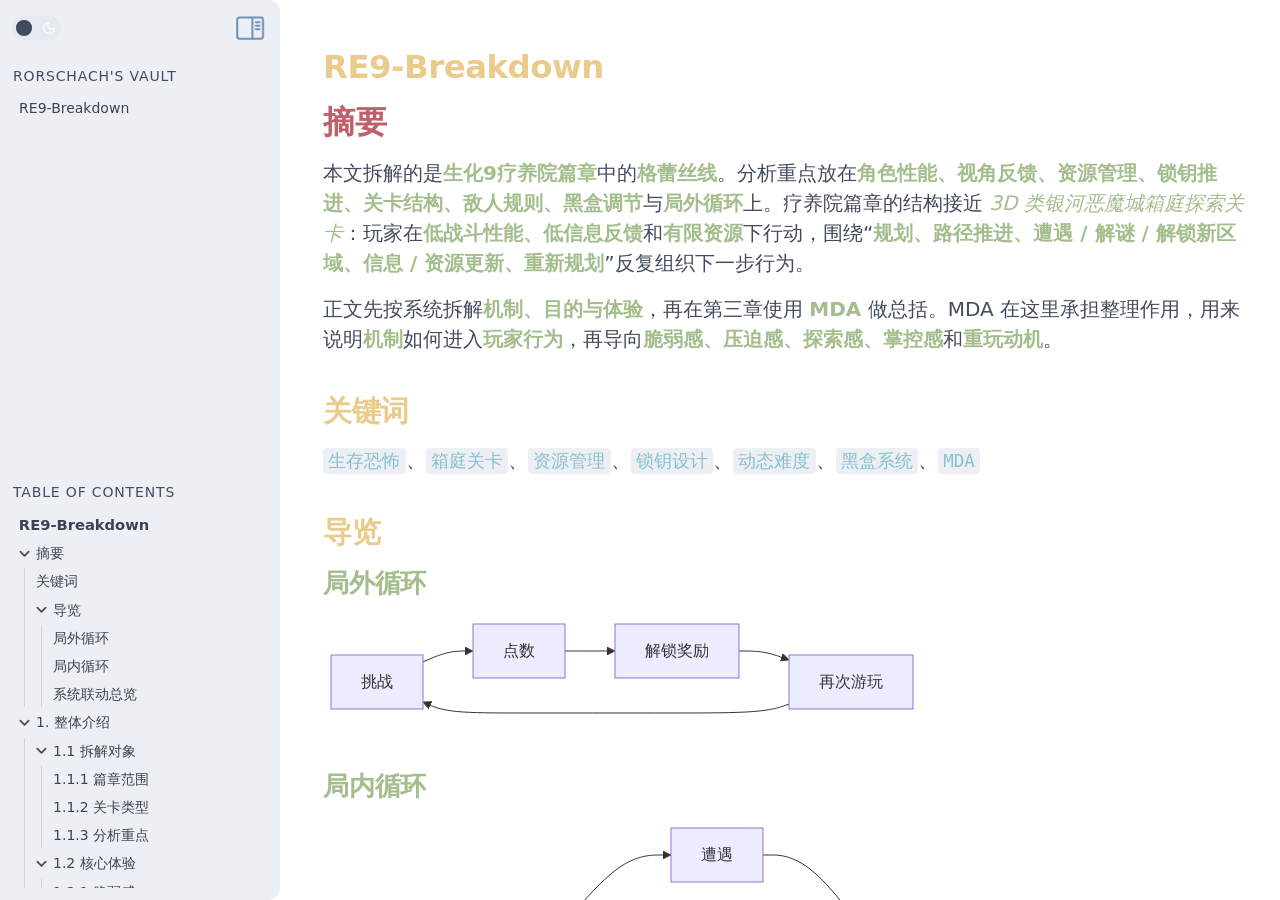
==== commit 65762aee: "Redirect index to RE9 breakdown page" ====
--- a/index.html
+++ b/index.html
@@ -1,178 +1,16 @@
-<!DOCTYPE html> <html lang="zh-cn"><head>
-<title>生化9疗养院篇章系统拆解案</title>
-<base href=".">
-<meta name="pathname" content="生化9疗养院篇章系统拆解案.html">
-<meta name="description" content="Rorschach's Vault - 生化9疗养院篇章系统拆解案">
-<meta property="og:title" content="生化9疗养院篇章系统拆解案">
-<meta property="og:description" content="Rorschach's Vault - 生化9疗养院篇章系统拆解案">
-<meta property="og:type" content="website">
-<meta property="og:url" content="生化9疗养院篇章系统拆解案.html">
-<meta property="og:image" content="attachment/pasted-image-20260425225102.png">
-<meta charset="UTF-8"><meta property="og:site_name" content="Rorschach's Vault"><meta name="viewport" content="width=device-width, initial-scale=1.0, user-scalable=yes, minimum-scale=1.0, maximum-scale=5.0"><link rel="alternate" type="application/rss+xml" title="RSS Feed" href="site-lib/rss.xml"><script async="" id="webpage-script" src="site-lib/scripts/webpage.js" onload="this.onload=null;this.setAttribute(&quot;loaded&quot;, &quot;true&quot;)"></script><link rel="icon" href="site-lib/media/favicon.png"><link rel="preload" href="site-lib/styles/snippets.css" as="style" onload="this.onload=null;this.rel='stylesheet'"><noscript><link rel="stylesheet" href="site-lib/styles/snippets.css"></noscript><link rel="stylesheet" href="site-lib/styles/obsidian.css"><link rel="stylesheet" href="site-lib/styles/theme.css"><link rel="preload" href="site-lib/styles/global-variable-styles.css" as="style" onload="this.onload=null;this.rel='stylesheet'"><noscript><link rel="stylesheet" href="site-lib/styles/global-variable-styles.css"></noscript><link rel="preload" href="site-lib/styles/main-styles.css" as="style" onload="this.onload=null;this.rel='stylesheet'"><noscript><link rel="stylesheet" href="site-lib/styles/main-styles.css"></noscript><style>body{--line-width:40em;--line-width-adaptive:40em;--file-line-width:40em;--sidebar-width:min(20em, 80vw);--collapse-arrow-size:11px;--tree-vertical-spacing:1.3em;--sidebar-margin:12px}:root{background-color:#fff}.sidebar{height:100%;font-size:14px;z-index:10;min-width:calc(var(--sidebar-width) + var(--divider-width-hover));max-width:calc(var(--sidebar-width) + var(--divider-width-hover));position:relative;overflow:hidden;overflow:clip;transition:min-width ease-in-out,max-width ease-in-out;transition-duration:.2s;contain:size}#left-sidebar{left:0}#right-sidebar{right:0}.sidebar.is-collapsed{min-width:0;max-width:0}.sidebar.floating{position:absolute}.sidebar .leaf-content{height:100%;min-width:calc(var(--sidebar-width) - var(--divider-width-hover));top:0;padding:var(--sidebar-margin);padding-top:4em;line-height:var(--line-height-tight);background-color:var(--background-secondary);transition:background-color,border-right,border-left,box-shadow;transition-duration:var(--color-fade-speed);transition-timing-function:ease-in-out;position:absolute;display:flex;flex-direction:column}.sidebar:not(.is-collapsed) .leaf-content{min-width:calc(max(100%,var(--sidebar-width)) - 3px);max-width:calc(max(100%,var(--sidebar-width)) - 3px)}#left-sidebar-content{left:0;border-top-right-radius:var(--radius-l);border-bottom-right-radius:var(--radius-l)}#right-sidebar-content{right:0;border-top-left-radius:var(--radius-l);border-bottom-left-radius:var(--radius-l)}.sidebar #left-sidebar-content,.sidebar #right-sidebar-content{contain:none!important;container-type:normal!important;animation:none!important}.sidebar:has(.leaf-content:empty):has(.topbar-content:empty){display:none}.sidebar-topbar{height:calc(2.3em + 2 * var(--sidebar-margin));width:var(--sidebar-width);padding:var(--sidebar-margin);z-index:1;position:fixed;display:flex;align-items:center;transition:width ease-in-out;transition-duration:inherit}.sidebar.is-collapsed .sidebar-topbar{width:calc(2.3em + var(--sidebar-margin) * 2)}.sidebar .sidebar-topbar.is-collapsed{width:0}#left-sidebar .sidebar-topbar{left:0;flex-direction:row;border-top-right-radius:var(--radius-l)}#right-sidebar .sidebar-topbar{right:0;flex-direction:row-reverse;border-top-left-radius:var(--radius-l)}#left-sidebar .topbar-content{margin-right:calc(2.3em + var(--sidebar-margin));flex-direction:row}#right-sidebar .topbar-content{margin-left:calc(2.3em + var(--sidebar-margin));flex-direction:row-reverse}.topbar-content{overflow:hidden visible;overflow:clip visible;width:100%;height:100%;display:flex;align-items:center;transition:inherit}.sidebar.is-collapsed .topbar-content{width:0;transition:inherit}.clickable-icon.sidebar-collapse-icon{background-color:transparent;color:var(--icon-color-focused);padding:2px!important;margin:0!important;height:100%!important;width:2.3em!important;margin-inline:0.14em!important;position:absolute}#left-sidebar .clickable-icon.sidebar-collapse-icon{transform:rotateY(180deg);right:var(--sidebar-margin)}#right-sidebar .clickable-icon.sidebar-collapse-icon{transform:rotateY(180deg);left:var(--sidebar-margin)}.clickable-icon.sidebar-collapse-icon svg.svg-icon{width:100%;height:100%}.feature-title{margin-left:1px;text-transform:uppercase;letter-spacing:.06em;margin-top:.75em;margin-bottom:.75em}.feature-header{display:flex;align-items:center;padding-top:0;font-size:1em;padding-left:0}body.floating-sidebars .sidebar{position:absolute}body{transition:background-color var(--color-fade-speed) ease-in-out}#navbar:not(:empty){display:flex;align-items:center;justify-content:space-between;padding:.5em 1em;width:100%}#main{display:flex;flex-direction:column;height:100%;width:100%;align-items:stretch;justify-content:center}#main-horizontal{display:flex;flex-direction:row;flex-grow:1;width:100%;align-items:stretch;justify-content:center}#center-content{flex-basis:100%;max-width:100%;width:100%;height:100%;display:flex;flex-direction:column;align-items:center;transition:opacity .2s ease-in-out;contain:inline-size}.hide{opacity:0!important;transition:opacity .2s ease-in-out;pointer-events:none}#center-content>.obsidian-document{padding-left:2em;padding-right:1em;margin-bottom:0;width:100%;width:-webkit-fill-available;width:-moz-available;width:fill-available;transition:background-color var(--color-fade-speed) ease-in-out;border-top-right-radius:var(--window-radius,var(--radius-m));border-top-left-radius:var(--window-radius,var(--radius-m));overflow-x:hidden!important;overflow-y:auto!important;display:flex!important;flex-direction:column!important;align-items:center!important;contain:inline-size}body #center-content>.obsidian-document>.markdown-preview-sizer{padding-bottom:80vh;width:100%;max-width:var(--line-width);flex-basis:var(--line-width);transition:background-color var(--color-fade-speed) ease-in-out;contain:inline-size}#center-content>.obsidian-document>div{width:100%!important;transition:background-color var(--color-fade-speed) ease-in-out;contain:inline-size}#center-content>.obsidian-document:not([data-type=markdown]).embed{display:flex;padding:1em;height:100%;width:100%;align-items:center;justify-content:center}#center-content>.obsidian-document:not([data-type=markdown]).embed>*{max-width:100%;max-height:100%;object-fit:contain}:not(h1,h2,h3,h4,h5,h6,li):has(> :is(.math,table)){overflow-x:auto!important}#center-content>.obsidian-document:not([data-type=markdown]){overflow-x:auto;contain:content;padding:0;margin:0;height:100%}.obsidian-document[data-type=attachment]{display:flex;flex-direction:column;align-items:center;justify-content:center;height:100%;width:100%}.obsidian-document[data-type=attachment]>*{outline:0;border:none;box-shadow:none}.obsidian-document[data-type=attachment] :is(img){max-width:90%;max-height:90%;object-fit:contain}.obsidian-document[data-type=attachment]>:is(audio){width:100%;max-width:min(90%,var(--line-width))}.obsidian-document[data-type=attachment]>:is(embed,iframe,video){width:100%;height:100%;max-width:100%;max-height:100%;object-fit:contain}.canvas-wrapper>:is(.header,.footer){z-index:100;position:absolute;display:flex;justify-content:center;flex-direction:column;width:100%;align-items:center}.scroll-highlight{position:absolute;width:100%;height:100%;pointer-events:none;z-index:1000;background-color:hsla(var(--color-accent-hsl),.25);opacity:0;padding:1em;inset:50%;translate:-50% -50%;border-radius:var(--radius-s)}</style><script defer="">async function loadIncludes(){let e=document.querySelectorAll("link[itemprop='include']");for(const t of e){let e=t.getAttribute("href");try{let o="";if(e.startsWith("https:")||e.startsWith("http:")||"file:"!=window.location.protocol){const n=await fetch(e);if(!n.ok){console.log("Could not include file: "+e),t?.remove();continue}o=await n.text()}else{const t=document.getElementById(btoa(encodeURI(e)));if(t){const e=JSON.parse(decodeURI(atob(t.getAttribute("value")??"")));o=e?.data??""}}let n=document.createRange().createContextualFragment(o);t.before(n),t.remove(),console.log("Included text: "+o),console.log("Included file: "+e)}catch(o){t?.remove(),console.log("Could not include file: "+e,o);continue}}}document.addEventListener("DOMContentLoaded",(()=>{loadIncludes()}));let isFileProtocol="file:"==location.protocol;function waitLoadScripts(e,t){let o=e.map((e=>document.getElementById(e+"-script")));!function e(n){let l=o[n],c=n+1;l?(l&&"true"!=l.getAttribute("loaded")||n<o.length&&e(c),n<o.length&&l.addEventListener("load",(()=>e(c)))):n<o.length?e(c):t()}(0)}</script></head><body class="publish css-settings-manager styled-scrollbars show-inline-title show-ribbon is-focused"><script defer="">let theme=localStorage.getItem("theme")||"light";"dark"==theme?(document.body.classList.add("theme-dark"),document.body.classList.remove("theme-light")):(document.body.classList.add("theme-light"),document.body.classList.remove("theme-dark")),window.innerWidth<480?document.body.classList.add("is-phone"):window.innerWidth<768?document.body.classList.add("is-tablet"):window.innerWidth<1024?document.body.classList.add("is-small-screen"):document.body.classList.add("is-large-screen")</script><div class="parsed-feature-container" style="display: contents;"><link itemprop="include" href="site-lib/html/custom-head-content-content.html"></div><div id="main"><div id="navbar"></div><div id="main-horizontal"><div id="left-content" class="leaf" style="--sidebar-width: var(--sidebar-width-left);"><div id="left-sidebar" class="sidebar"><div class="sidebar-handle"></div><div class="sidebar-topbar"><div class="topbar-content"><label class="theme-toggle-container" for="theme-toggle-input" id=""><input class="theme-toggle-input" type="checkbox" id="theme-toggle-input" checked><div class="toggle-background"></div></label></div><div class="clickable-icon sidebar-collapse-icon"><svg xmlns="http://www.w3.org/2000/svg" width="100%" height="100%" viewBox="0 0 24 24" fill="none" stroke="currentColor" stroke-width="3" stroke-linecap="round" stroke-linejoin="round" class="svg-icon"><path d="M21 3H3C1.89543 3 1 3.89543 1 5V19C1 20.1046 1.89543 21 3 21H21C22.1046 21 23 20.1046 23 19V5C23 3.89543 22.1046 3 21 3Z"></path><path d="M10 4V20"></path><path d="M4 7H7"></path><path d="M4 10H7"></path><path d="M4 13H7"></path></svg></div></div><div class="sidebar-content-wrapper"><div id="left-sidebar-content" class="leaf-content"><div id="outline" class=" tree-container"><div class="feature-header"><div class="feature-title">Table Of Contents</div><button class="clickable-icon nav-action-button tree-collapse-all" aria-label="Collapse All"><svg xmlns="http://www.w3.org/2000/svg" width="24" height="24" viewBox="0 0 24 24" fill="none" stroke="currentColor" stroke-width="2" stroke-linecap="round" stroke-linejoin="round"></svg></button></div><div class="tree-item" data-depth="1"><a class="tree-item-self is-clickable" href="生化9疗养院篇章系统拆解案.html#生化9疗养院篇章系统拆解案_0" data-path="#生化9疗养院篇章系统拆解案_0"><div class="tree-item-inner heading-link" heading-name="生化9疗养院篇章系统拆解案">生化9疗养院篇章系统拆解案</div></a><div class="tree-item-children"></div></div><div class="tree-item mod-collapsible" data-depth="1"><a class="tree-item-self is-clickable mod-collapsible" href="生化9疗养院篇章系统拆解案.html#摘要_0" data-path="#摘要_0"><div class="tree-item-icon collapse-icon"><svg xmlns="http://www.w3.org/2000/svg" width="24" height="24" viewBox="0 0 24 24" fill="none" stroke="currentColor" stroke-width="2" stroke-linecap="round" stroke-linejoin="round" class="svg-icon right-triangle"><path d="M3 8L12 17L21 8"></path></svg></div><div class="tree-item-inner heading-link" heading-name="摘要">摘要</div></a><div class="tree-item-children"><div class="tree-item" data-depth="2"><a class="tree-item-self is-clickable" href="生化9疗养院篇章系统拆解案.html#关键词_0" data-path="#关键词_0"><div class="tree-item-inner heading-link" heading-name="关键词">关键词</div></a><div class="tree-item-children"></div></div><div class="tree-item mod-collapsible" data-depth="2"><a class="tree-item-self is-clickable mod-collapsible" href="生化9疗养院篇章系统拆解案.html#导览_0" data-path="#导览_0"><div class="tree-item-icon collapse-icon"><svg xmlns="http://www.w3.org/2000/svg" width="24" height="24" viewBox="0 0 24 24" fill="none" stroke="currentColor" stroke-width="2" stroke-linecap="round" stroke-linejoin="round" class="svg-icon right-triangle"><path d="M3 8L12 17L21 8"></path></svg></div><div class="tree-item-inner heading-link" heading-name="导览">导览</div></a><div class="tree-item-children"><div class="tree-item" data-depth="3"><a class="tree-item-self is-clickable" href="生化9疗养院篇章系统拆解案.html#局内循环_0" data-path="#局内循环_0"><div class="tree-item-inner heading-link" heading-name="局内循环">局内循环</div></a><div class="tree-item-children"></div></div><div class="tree-item" data-depth="3"><a class="tree-item-self is-clickable" href="生化9疗养院篇章系统拆解案.html#局外循环_0" data-path="#局外循环_0"><div class="tree-item-inner heading-link" heading-name="局外循环">局外循环</div></a><div class="tree-item-children"></div></div><div class="tree-item" data-depth="3"><a class="tree-item-self is-clickable" href="生化9疗养院篇章系统拆解案.html#系统联动总览_0" data-path="#系统联动总览_0"><div class="tree-item-inner heading-link" heading-name="系统联动总览">系统联动总览</div></a><div class="tree-item-children"></div></div></div></div></div></div><div class="tree-item mod-collapsible" data-depth="1"><a class="tree-item-self is-clickable mod-collapsible" href="生化9疗养院篇章系统拆解案.html#1._整体介绍_0" data-path="#1._整体介绍_0"><div class="tree-item-icon collapse-icon"><svg xmlns="http://www.w3.org/2000/svg" width="24" height="24" viewBox="0 0 24 24" fill="none" stroke="currentColor" stroke-width="2" stroke-linecap="round" stroke-linejoin="round" class="svg-icon right-triangle"><path d="M3 8L12 17L21 8"></path></svg></div><div class="tree-item-inner heading-link" heading-name="1. 整体介绍">1. 整体介绍</div></a><div class="tree-item-children"><div class="tree-item mod-collapsible" data-depth="2"><a class="tree-item-self is-clickable mod-collapsible" href="生化9疗养院篇章系统拆解案.html#1.1_拆解对象_0" data-path="#1.1_拆解对象_0"><div class="tree-item-icon collapse-icon"><svg xmlns="http://www.w3.org/2000/svg" width="24" height="24" viewBox="0 0 24 24" fill="none" stroke="currentColor" stroke-width="2" stroke-linecap="round" stroke-linejoin="round" class="svg-icon right-triangle"><path d="M3 8L12 17L21 8"></path></svg></div><div class="tree-item-inner heading-link" heading-name="1.1 拆解对象">1.1 拆解对象</div></a><div class="tree-item-children"><div class="tree-item" data-depth="3"><a class="tree-item-self is-clickable" href="生化9疗养院篇章系统拆解案.html#1.1.1_篇章范围_0" data-path="#1.1.1_篇章范围_0"><div class="tree-item-inner heading-link" heading-name="1.1.1 篇章范围">1.1.1 篇章范围</div></a><div class="tree-item-children"></div></div><div class="tree-item" data-depth="3"><a class="tree-item-self is-clickable" href="生化9疗养院篇章系统拆解案.html#1.1.2_关卡类型_0" data-path="#1.1.2_关卡类型_0"><div class="tree-item-inner heading-link" heading-name="1.1.2 关卡类型">1.1.2 关卡类型</div></a><div class="tree-item-children"></div></div><div class="tree-item" data-depth="3"><a class="tree-item-self is-clickable" href="生化9疗养院篇章系统拆解案.html#1.1.3_分析重点_0" data-path="#1.1.3_分析重点_0"><div class="tree-item-inner heading-link" heading-name="1.1.3 分析重点">1.1.3 分析重点</div></a><div class="tree-item-children"></div></div></div></div><div class="tree-item mod-collapsible" data-depth="2"><a class="tree-item-self is-clickable mod-collapsible" href="生化9疗养院篇章系统拆解案.html#1.2_核心体验_0" data-path="#1.2_核心体验_0"><div class="tree-item-icon collapse-icon"><svg xmlns="http://www.w3.org/2000/svg" width="24" height="24" viewBox="0 0 24 24" fill="none" stroke="currentColor" stroke-width="2" stroke-linecap="round" stroke-linejoin="round" class="svg-icon right-triangle"><path d="M3 8L12 17L21 8"></path></svg></div><div class="tree-item-inner heading-link" heading-name="1.2 核心体验">1.2 核心体验</div></a><div class="tree-item-children"><div class="tree-item" data-depth="3"><a class="tree-item-self is-clickable" href="生化9疗养院篇章系统拆解案.html#1.2.1_脆弱感_0" data-path="#1.2.1_脆弱感_0"><div class="tree-item-inner heading-link" heading-name="1.2.1 脆弱感">1.2.1 脆弱感</div></a><div class="tree-item-children"></div></div><div class="tree-item" data-depth="3"><a class="tree-item-self is-clickable" href="生化9疗养院篇章系统拆解案.html#1.2.2_压迫感_0" data-path="#1.2.2_压迫感_0"><div class="tree-item-inner heading-link" heading-name="1.2.2 压迫感">1.2.2 压迫感</div></a><div class="tree-item-children"></div></div><div class="tree-item" data-depth="3"><a class="tree-item-self is-clickable" href="生化9疗养院篇章系统拆解案.html#1.2.3_探索感_0" data-path="#1.2.3_探索感_0"><div class="tree-item-inner heading-link" heading-name="1.2.3 探索感">1.2.3 探索感</div></a><div class="tree-item-children"></div></div><div class="tree-item" data-depth="3"><a class="tree-item-self is-clickable" href="生化9疗养院篇章系统拆解案.html#1.2.4_规划感_0" data-path="#1.2.4_规划感_0"><div class="tree-item-inner heading-link" heading-name="1.2.4 规划感">1.2.4 规划感</div></a><div class="tree-item-children"></div></div></div></div><div class="tree-item" data-depth="2"><a class="tree-item-self is-clickable" href="生化9疗养院篇章系统拆解案.html#1.3_本文分析方式_0" data-path="#1.3_本文分析方式_0"><div class="tree-item-inner heading-link" heading-name="1.3 本文分析方式">1.3 本文分析方式</div></a><div class="tree-item-children"></div></div></div></div><div class="tree-item mod-collapsible" data-depth="1"><a class="tree-item-self is-clickable mod-collapsible" href="生化9疗养院篇章系统拆解案.html#2._系统拆解_0" data-path="#2._系统拆解_0"><div class="tree-item-icon collapse-icon"><svg xmlns="http://www.w3.org/2000/svg" width="24" height="24" viewBox="0 0 24 24" fill="none" stroke="currentColor" stroke-width="2" stroke-linecap="round" stroke-linejoin="round" class="svg-icon right-triangle"><path d="M3 8L12 17L21 8"></path></svg></div><div class="tree-item-inner heading-link" heading-name="2. 系统拆解">2. 系统拆解</div></a><div class="tree-item-children"><div class="tree-item mod-collapsible" data-depth="2"><a class="tree-item-self is-clickable mod-collapsible" href="生化9疗养院篇章系统拆解案.html#2.1_格蕾丝_3C_系统_0" data-path="#2.1_格蕾丝_3C_系统_0"><div class="tree-item-icon collapse-icon"><svg xmlns="http://www.w3.org/2000/svg" width="24" height="24" viewBox="0 0 24 24" fill="none" stroke="currentColor" stroke-width="2" stroke-linecap="round" stroke-linejoin="round" class="svg-icon right-triangle"><path d="M3 8L12 17L21 8"></path></svg></div><div class="tree-item-inner heading-link" heading-name="2.1 格蕾丝 3C 系统">2.1 格蕾丝 3C 系统</div></a><div class="tree-item-children"><div class="tree-item mod-collapsible" data-depth="3"><a class="tree-item-self is-clickable mod-collapsible" href="生化9疗养院篇章系统拆解案.html#2.1.1_Camera_0" data-path="#2.1.1_Camera_0"><div class="tree-item-icon collapse-icon"><svg xmlns="http://www.w3.org/2000/svg" width="24" height="24" viewBox="0 0 24 24" fill="none" stroke="currentColor" stroke-width="2" stroke-linecap="round" stroke-linejoin="round" class="svg-icon right-triangle"><path d="M3 8L12 17L21 8"></path></svg></div><div class="tree-item-inner heading-link" heading-name="2.1.1 Camera">2.1.1 Camera</div></a><div class="tree-item-children"><div class="tree-item" data-depth="4"><a class="tree-item-self is-clickable" href="生化9疗养院篇章系统拆解案.html#2.1.1.1_机制构成_0" data-path="#2.1.1.1_机制构成_0"><div class="tree-item-inner heading-link" heading-name="2.1.1.1 机制构成">2.1.1.1 机制构成</div></a><div class="tree-item-children"></div></div><div class="tree-item" data-depth="4"><a class="tree-item-self is-clickable" href="生化9疗养院篇章系统拆解案.html#2.1.1.2_设计目的_0" data-path="#2.1.1.2_设计目的_0"><div class="tree-item-inner heading-link" heading-name="2.1.1.2 设计目的">2.1.1.2 设计目的</div></a><div class="tree-item-children"></div></div><div class="tree-item" data-depth="4"><a class="tree-item-self is-clickable" href="生化9疗养院篇章系统拆解案.html#2.1.1.3_实际体验_0" data-path="#2.1.1.3_实际体验_0"><div class="tree-item-inner heading-link" heading-name="2.1.1.3 实际体验">2.1.1.3 实际体验</div></a><div class="tree-item-children"></div></div></div></div><div class="tree-item mod-collapsible" data-depth="3"><a class="tree-item-self is-clickable mod-collapsible" href="生化9疗养院篇章系统拆解案.html#2.1.2_Character_0" data-path="#2.1.2_Character_0"><div class="tree-item-icon collapse-icon"><svg xmlns="http://www.w3.org/2000/svg" width="24" height="24" viewBox="0 0 24 24" fill="none" stroke="currentColor" stroke-width="2" stroke-linecap="round" stroke-linejoin="round" class="svg-icon right-triangle"><path d="M3 8L12 17L21 8"></path></svg></div><div class="tree-item-inner heading-link" heading-name="2.1.2 Character">2.1.2 Character</div></a><div class="tree-item-children"><div class="tree-item" data-depth="4"><a class="tree-item-self is-clickable" href="生化9疗养院篇章系统拆解案.html#2.1.2.1_机制构成_0" data-path="#2.1.2.1_机制构成_0"><div class="tree-item-inner heading-link" heading-name="2.1.2.1 机制构成">2.1.2.1 机制构成</div></a><div class="tree-item-children"></div></div><div class="tree-item" data-depth="4"><a class="tree-item-self is-clickable" href="生化9疗养院篇章系统拆解案.html#2.1.2.2_设计目的_0" data-path="#2.1.2.2_设计目的_0"><div class="tree-item-inner heading-link" heading-name="2.1.2.2 设计目的">2.1.2.2 设计目的</div></a><div class="tree-item-children"></div></div><div class="tree-item" data-depth="4"><a class="tree-item-self is-clickable" href="生化9疗养院篇章系统拆解案.html#2.1.2.3_实际体验_0" data-path="#2.1.2.3_实际体验_0"><div class="tree-item-inner heading-link" heading-name="2.1.2.3 实际体验">2.1.2.3 实际体验</div></a><div class="tree-item-children"></div></div></div></div><div class="tree-item mod-collapsible" data-depth="3"><a class="tree-item-self is-clickable mod-collapsible" href="生化9疗养院篇章系统拆解案.html#2.1.3_Controller_0" data-path="#2.1.3_Controller_0"><div class="tree-item-icon collapse-icon"><svg xmlns="http://www.w3.org/2000/svg" width="24" height="24" viewBox="0 0 24 24" fill="none" stroke="currentColor" stroke-width="2" stroke-linecap="round" stroke-linejoin="round" class="svg-icon right-triangle"><path d="M3 8L12 17L21 8"></path></svg></div><div class="tree-item-inner heading-link" heading-name="2.1.3 Controller">2.1.3 Controller</div></a><div class="tree-item-children"><div class="tree-item" data-depth="4"><a class="tree-item-self is-clickable" href="生化9疗养院篇章系统拆解案.html#2.1.3.1_机制构成_0" data-path="#2.1.3.1_机制构成_0"><div class="tree-item-inner heading-link" heading-name="2.1.3.1 机制构成">2.1.3.1 机制构成</div></a><div class="tree-item-children"></div></div><div class="tree-item" data-depth="4"><a class="tree-item-self is-clickable" href="生化9疗养院篇章系统拆解案.html#2.1.3.2_设计目的_0" data-path="#2.1.3.2_设计目的_0"><div class="tree-item-inner heading-link" heading-name="2.1.3.2 设计目的">2.1.3.2 设计目的</div></a><div class="tree-item-children"></div></div><div class="tree-item" data-depth="4"><a class="tree-item-self is-clickable" href="生化9疗养院篇章系统拆解案.html#2.1.3.3_实际体验_0" data-path="#2.1.3.3_实际体验_0"><div class="tree-item-inner heading-link" heading-name="2.1.3.3 实际体验">2.1.3.3 实际体验</div></a><div class="tree-item-children"></div></div></div></div></div></div><div class="tree-item mod-collapsible" data-depth="2"><a class="tree-item-self is-clickable mod-collapsible" href="生化9疗养院篇章系统拆解案.html#2.2_UI_与状态反馈系统_0" data-path="#2.2_UI_与状态反馈系统_0"><div class="tree-item-icon collapse-icon"><svg xmlns="http://www.w3.org/2000/svg" width="24" height="24" viewBox="0 0 24 24" fill="none" stroke="currentColor" stroke-width="2" stroke-linecap="round" stroke-linejoin="round" class="svg-icon right-triangle"><path d="M3 8L12 17L21 8"></path></svg></div><div class="tree-item-inner heading-link" heading-name="2.2 UI 与状态反馈系统">2.2 UI 与状态反馈系统</div></a><div class="tree-item-children"><div class="tree-item" data-depth="3"><a class="tree-item-self is-clickable" href="生化9疗养院篇章系统拆解案.html#2.2.1_机制构成_0" data-path="#2.2.1_机制构成_0"><div class="tree-item-inner heading-link" heading-name="2.2.1 机制构成">2.2.1 机制构成</div></a><div class="tree-item-children"></div></div><div class="tree-item" data-depth="3"><a class="tree-item-self is-clickable" href="生化9疗养院篇章系统拆解案.html#2.2.2_设计目的_0" data-path="#2.2.2_设计目的_0"><div class="tree-item-inner heading-link" heading-name="2.2.2 设计目的">2.2.2 设计目的</div></a><div class="tree-item-children"></div></div><div class="tree-item" data-depth="3"><a class="tree-item-self is-clickable" href="生化9疗养院篇章系统拆解案.html#2.2.3_实际体验_0" data-path="#2.2.3_实际体验_0"><div class="tree-item-inner heading-link" heading-name="2.2.3 实际体验">2.2.3 实际体验</div></a><div class="tree-item-children"></div></div></div></div><div class="tree-item mod-collapsible" data-depth="2"><a class="tree-item-self is-clickable mod-collapsible" href="生化9疗养院篇章系统拆解案.html#2.3_背包与资源系统_0" data-path="#2.3_背包与资源系统_0"><div class="tree-item-icon collapse-icon"><svg xmlns="http://www.w3.org/2000/svg" width="24" height="24" viewBox="0 0 24 24" fill="none" stroke="currentColor" stroke-width="2" stroke-linecap="round" stroke-linejoin="round" class="svg-icon right-triangle"><path d="M3 8L12 17L21 8"></path></svg></div><div class="tree-item-inner heading-link" heading-name="2.3 背包与资源系统">2.3 背包与资源系统</div></a><div class="tree-item-children"><div class="tree-item mod-collapsible" data-depth="3"><a class="tree-item-self is-clickable mod-collapsible" href="生化9疗养院篇章系统拆解案.html#2.3.1_机制构成_0" data-path="#2.3.1_机制构成_0"><div class="tree-item-icon collapse-icon"><svg xmlns="http://www.w3.org/2000/svg" width="24" height="24" viewBox="0 0 24 24" fill="none" stroke="currentColor" stroke-width="2" stroke-linecap="round" stroke-linejoin="round" class="svg-icon right-triangle"><path d="M3 8L12 17L21 8"></path></svg></div><div class="tree-item-inner heading-link" heading-name="2.3.1 机制构成">2.3.1 机制构成</div></a><div class="tree-item-children"><div class="tree-item" data-depth="4"><a class="tree-item-self is-clickable" href="生化9疗养院篇章系统拆解案.html#2.3.1.1_格子背包_0" data-path="#2.3.1.1_格子背包_0"><div class="tree-item-inner heading-link" heading-name="2.3.1.1 格子背包">2.3.1.1 格子背包</div></a><div class="tree-item-children"></div></div><div class="tree-item" data-depth="4"><a class="tree-item-self is-clickable" href="生化9疗养院篇章系统拆解案.html#2.3.1.2_次元箱_0" data-path="#2.3.1.2_次元箱_0"><div class="tree-item-inner heading-link" heading-name="2.3.1.2 次元箱">2.3.1.2 次元箱</div></a><div class="tree-item-children"></div></div><div class="tree-item" data-depth="4"><a class="tree-item-self is-clickable" href="生化9疗养院篇章系统拆解案.html#2.3.1.3_丢弃机制_0" data-path="#2.3.1.3_丢弃机制_0"><div class="tree-item-inner heading-link" heading-name="2.3.1.3 丢弃机制">2.3.1.3 丢弃机制</div></a><div class="tree-item-children"></div></div></div></div><div class="tree-item" data-depth="3"><a class="tree-item-self is-clickable" href="生化9疗养院篇章系统拆解案.html#2.3.2_设计目的_0" data-path="#2.3.2_设计目的_0"><div class="tree-item-inner heading-link" heading-name="2.3.2 设计目的">2.3.2 设计目的</div></a><div class="tree-item-children"></div></div><div class="tree-item" data-depth="3"><a class="tree-item-self is-clickable" href="生化9疗养院篇章系统拆解案.html#2.3.3_实际体验_0" data-path="#2.3.3_实际体验_0"><div class="tree-item-inner heading-link" heading-name="2.3.3 实际体验">2.3.3 实际体验</div></a><div class="tree-item-children"></div></div></div></div><div class="tree-item mod-collapsible" data-depth="2"><a class="tree-item-self is-clickable mod-collapsible" href="生化9疗养院篇章系统拆解案.html#2.4_血液收集器系统_0" data-path="#2.4_血液收集器系统_0"><div class="tree-item-icon collapse-icon"><svg xmlns="http://www.w3.org/2000/svg" width="24" height="24" viewBox="0 0 24 24" fill="none" stroke="currentColor" stroke-width="2" stroke-linecap="round" stroke-linejoin="round" class="svg-icon right-triangle"><path d="M3 8L12 17L21 8"></path></svg></div><div class="tree-item-inner heading-link" heading-name="2.4 血液收集器系统">2.4 血液收集器系统</div></a><div class="tree-item-children"><div class="tree-item" data-depth="3"><a class="tree-item-self is-clickable" href="生化9疗养院篇章系统拆解案.html#2.4.1_机制构成_0" data-path="#2.4.1_机制构成_0"><div class="tree-item-inner heading-link" heading-name="2.4.1 机制构成">2.4.1 机制构成</div></a><div class="tree-item-children"></div></div><div class="tree-item" data-depth="3"><a class="tree-item-self is-clickable" href="生化9疗养院篇章系统拆解案.html#2.4.2_设计目的_0" data-path="#2.4.2_设计目的_0"><div class="tree-item-inner heading-link" heading-name="2.4.2 设计目的">2.4.2 设计目的</div></a><div class="tree-item-children"></div></div><div class="tree-item" data-depth="3"><a class="tree-item-self is-clickable" href="生化9疗养院篇章系统拆解案.html#2.4.3_实际体验_0" data-path="#2.4.3_实际体验_0"><div class="tree-item-inner heading-link" heading-name="2.4.3 实际体验">2.4.3 实际体验</div></a><div class="tree-item-children"></div></div></div></div><div class="tree-item mod-collapsible" data-depth="2"><a class="tree-item-self is-clickable mod-collapsible" href="生化9疗养院篇章系统拆解案.html#2.5_锁钥系统_0" data-path="#2.5_锁钥系统_0"><div class="tree-item-icon collapse-icon"><svg xmlns="http://www.w3.org/2000/svg" width="24" height="24" viewBox="0 0 24 24" fill="none" stroke="currentColor" stroke-width="2" stroke-linecap="round" stroke-linejoin="round" class="svg-icon right-triangle"><path d="M3 8L12 17L21 8"></path></svg></div><div class="tree-item-inner heading-link" heading-name="2.5 锁钥系统">2.5 锁钥系统</div></a><div class="tree-item-children"><div class="tree-item mod-collapsible" data-depth="3"><a class="tree-item-self is-clickable mod-collapsible" href="生化9疗养院篇章系统拆解案.html#2.5.1_机制构成_0" data-path="#2.5.1_机制构成_0"><div class="tree-item-icon collapse-icon"><svg xmlns="http://www.w3.org/2000/svg" width="24" height="24" viewBox="0 0 24 24" fill="none" stroke="currentColor" stroke-width="2" stroke-linecap="round" stroke-linejoin="round" class="svg-icon right-triangle"><path d="M3 8L12 17L21 8"></path></svg></div><div class="tree-item-inner heading-link" heading-name="2.5.1 机制构成">2.5.1 机制构成</div></a><div class="tree-item-children"><div class="tree-item" data-depth="4"><a class="tree-item-self is-clickable" href="生化9疗养院篇章系统拆解案.html#2.5.1.1_知识锁_0" data-path="#2.5.1.1_知识锁_0"><div class="tree-item-inner heading-link" heading-name="2.5.1.1 知识锁">2.5.1.1 知识锁</div></a><div class="tree-item-children"></div></div><div class="tree-item" data-depth="4"><a class="tree-item-self is-clickable" href="生化9疗养院篇章系统拆解案.html#2.5.1.2_道具锁_0" data-path="#2.5.1.2_道具锁_0"><div class="tree-item-inner heading-link" heading-name="2.5.1.2 道具锁">2.5.1.2 道具锁</div></a><div class="tree-item-children"></div></div><div class="tree-item" data-depth="4"><a class="tree-item-self is-clickable" href="生化9疗养院篇章系统拆解案.html#2.5.1.3_敌人锁_0" data-path="#2.5.1.3_敌人锁_0"><div class="tree-item-inner heading-link" heading-name="2.5.1.3 敌人锁">2.5.1.3 敌人锁</div></a><div class="tree-item-children"></div></div><div class="tree-item" data-depth="4"><a class="tree-item-self is-clickable" href="生化9疗养院篇章系统拆解案.html#2.5.1.4_剧情锁_0" data-path="#2.5.1.4_剧情锁_0"><div class="tree-item-inner heading-link" heading-name="2.5.1.4 剧情锁">2.5.1.4 剧情锁</div></a><div class="tree-item-children"></div></div><div class="tree-item" data-depth="4"><a class="tree-item-self is-clickable" href="生化9疗养院篇章系统拆解案.html#2.5.1.5_渐进式锁钥_0" data-path="#2.5.1.5_渐进式锁钥_0"><div class="tree-item-inner heading-link" heading-name="2.5.1.5 渐进式锁钥">2.5.1.5 渐进式锁钥</div></a><div class="tree-item-children"></div></div></div></div><div class="tree-item" data-depth="3"><a class="tree-item-self is-clickable" href="生化9疗养院篇章系统拆解案.html#2.5.2_设计目的_0" data-path="#2.5.2_设计目的_0"><div class="tree-item-inner heading-link" heading-name="2.5.2 设计目的">2.5.2 设计目的</div></a><div class="tree-item-children"></div></div><div class="tree-item" data-depth="3"><a class="tree-item-self is-clickable" href="生化9疗养院篇章系统拆解案.html#2.5.3_实际体验_0" data-path="#2.5.3_实际体验_0"><div class="tree-item-inner heading-link" heading-name="2.5.3 实际体验">2.5.3 实际体验</div></a><div class="tree-item-children"></div></div></div></div><div class="tree-item mod-collapsible" data-depth="2"><a class="tree-item-self is-clickable mod-collapsible" href="生化9疗养院篇章系统拆解案.html#2.6_关卡结构与路线引导系统_0" data-path="#2.6_关卡结构与路线引导系统_0"><div class="tree-item-icon collapse-icon"><svg xmlns="http://www.w3.org/2000/svg" width="24" height="24" viewBox="0 0 24 24" fill="none" stroke="currentColor" stroke-width="2" stroke-linecap="round" stroke-linejoin="round" class="svg-icon right-triangle"><path d="M3 8L12 17L21 8"></path></svg></div><div class="tree-item-inner heading-link" heading-name="2.6 关卡结构与路线引导系统">2.6 关卡结构与路线引导系统</div></a><div class="tree-item-children"><div class="tree-item mod-collapsible" data-depth="3"><a class="tree-item-self is-clickable mod-collapsible" href="生化9疗养院篇章系统拆解案.html#2.6.1_机制构成_0" data-path="#2.6.1_机制构成_0"><div class="tree-item-icon collapse-icon"><svg xmlns="http://www.w3.org/2000/svg" width="24" height="24" viewBox="0 0 24 24" fill="none" stroke="currentColor" stroke-width="2" stroke-linecap="round" stroke-linejoin="round" class="svg-icon right-triangle"><path d="M3 8L12 17L21 8"></path></svg></div><div class="tree-item-inner heading-link" heading-name="2.6.1 机制构成">2.6.1 机制构成</div></a><div class="tree-item-children"><div class="tree-item" data-depth="4"><a class="tree-item-self is-clickable" href="生化9疗养院篇章系统拆解案.html#2.6.1.1_中央大厅_0" data-path="#2.6.1.1_中央大厅_0"><div class="tree-item-inner heading-link" heading-name="2.6.1.1 中央大厅">2.6.1.1 中央大厅</div></a><div class="tree-item-children"></div></div><div class="tree-item" data-depth="4"><a class="tree-item-self is-clickable" href="生化9疗养院篇章系统拆解案.html#2.6.1.2_主干与枝干_0" data-path="#2.6.1.2_主干与枝干_0"><div class="tree-item-inner heading-link" heading-name="2.6.1.2 主干与枝干">2.6.1.2 主干与枝干</div></a><div class="tree-item-children"></div></div><div class="tree-item" data-depth="4"><a class="tree-item-self is-clickable" href="生化9疗养院篇章系统拆解案.html#2.6.1.3_地下区域_0" data-path="#2.6.1.3_地下区域_0"><div class="tree-item-inner heading-link" heading-name="2.6.1.3 地下区域">2.6.1.3 地下区域</div></a><div class="tree-item-children"></div></div><div class="tree-item" data-depth="4"><a class="tree-item-self is-clickable" href="生化9疗养院篇章系统拆解案.html#2.6.1.4_存档点布局_0" data-path="#2.6.1.4_存档点布局_0"><div class="tree-item-inner heading-link" heading-name="2.6.1.4 存档点布局">2.6.1.4 存档点布局</div></a><div class="tree-item-children"></div></div></div></div><div class="tree-item" data-depth="3"><a class="tree-item-self is-clickable" href="生化9疗养院篇章系统拆解案.html#2.6.2_设计目的_0" data-path="#2.6.2_设计目的_0"><div class="tree-item-inner heading-link" heading-name="2.6.2 设计目的">2.6.2 设计目的</div></a><div class="tree-item-children"></div></div><div class="tree-item" data-depth="3"><a class="tree-item-self is-clickable" href="生化9疗养院篇章系统拆解案.html#2.6.3_实际体验_0" data-path="#2.6.3_实际体验_0"><div class="tree-item-inner heading-link" heading-name="2.6.3 实际体验">2.6.3 实际体验</div></a><div class="tree-item-children"></div></div></div></div><div class="tree-item mod-collapsible" data-depth="2"><a class="tree-item-self is-clickable mod-collapsible" href="生化9疗养院篇章系统拆解案.html#2.7_敌人系统_0" data-path="#2.7_敌人系统_0"><div class="tree-item-icon collapse-icon"><svg xmlns="http://www.w3.org/2000/svg" width="24" height="24" viewBox="0 0 24 24" fill="none" stroke="currentColor" stroke-width="2" stroke-linecap="round" stroke-linejoin="round" class="svg-icon right-triangle"><path d="M3 8L12 17L21 8"></path></svg></div><div class="tree-item-inner heading-link" heading-name="2.7 敌人系统">2.7 敌人系统</div></a><div class="tree-item-children"><div class="tree-item mod-collapsible" data-depth="3"><a class="tree-item-self is-clickable mod-collapsible" href="生化9疗养院篇章系统拆解案.html#2.7.1_机制构成_0" data-path="#2.7.1_机制构成_0"><div class="tree-item-icon collapse-icon"><svg xmlns="http://www.w3.org/2000/svg" width="24" height="24" viewBox="0 0 24 24" fill="none" stroke="currentColor" stroke-width="2" stroke-linecap="round" stroke-linejoin="round" class="svg-icon right-triangle"><path d="M3 8L12 17L21 8"></path></svg></div><div class="tree-item-inner heading-link" heading-name="2.7.1 机制构成">2.7.1 机制构成</div></a><div class="tree-item-children"><div class="tree-item" data-depth="4"><a class="tree-item-self is-clickable" href="生化9疗养院篇章系统拆解案.html#2.7.1.1_普通僵尸_0" data-path="#2.7.1.1_普通僵尸_0"><div class="tree-item-inner heading-link" heading-name="2.7.1.1 普通僵尸">2.7.1.1 普通僵尸</div></a><div class="tree-item-children"></div></div><div class="tree-item" data-depth="4"><a class="tree-item-self is-clickable" href="生化9疗养院篇章系统拆解案.html#2.7.1.2_孢子僵尸_0" data-path="#2.7.1.2_孢子僵尸_0"><div class="tree-item-inner heading-link" heading-name="2.7.1.2 孢子僵尸">2.7.1.2 孢子僵尸</div></a><div class="tree-item-children"></div></div><div class="tree-item" data-depth="4"><a class="tree-item-self is-clickable" href="生化9疗养院篇章系统拆解案.html#2.7.1.3_追击类敌人_0" data-path="#2.7.1.3_追击类敌人_0"><div class="tree-item-inner heading-link" heading-name="2.7.1.3 追击类敌人">2.7.1.3 追击类敌人</div></a><div class="tree-item-children"></div></div><div class="tree-item" data-depth="4"><a class="tree-item-self is-clickable" href="生化9疗养院篇章系统拆解案.html#2.7.1.4_生前记忆僵尸_0" data-path="#2.7.1.4_生前记忆僵尸_0"><div class="tree-item-inner heading-link" heading-name="2.7.1.4 生前记忆僵尸">2.7.1.4 生前记忆僵尸</div></a><div class="tree-item-children"></div></div><div class="tree-item" data-depth="4"><a class="tree-item-self is-clickable" href="生化9疗养院篇章系统拆解案.html#2.7.1.5_怪物女孩_0" data-path="#2.7.1.5_怪物女孩_0"><div class="tree-item-inner heading-link" heading-name="2.7.1.5 怪物女孩">2.7.1.5 怪物女孩</div></a><div class="tree-item-children"></div></div></div></div><div class="tree-item" data-depth="3"><a class="tree-item-self is-clickable" href="生化9疗养院篇章系统拆解案.html#2.7.2_设计目的_0" data-path="#2.7.2_设计目的_0"><div class="tree-item-inner heading-link" heading-name="2.7.2 设计目的">2.7.2 设计目的</div></a><div class="tree-item-children"></div></div><div class="tree-item" data-depth="3"><a class="tree-item-self is-clickable" href="生化9疗养院篇章系统拆解案.html#2.7.3_实际体验_0" data-path="#2.7.3_实际体验_0"><div class="tree-item-inner heading-link" heading-name="2.7.3 实际体验">2.7.3 实际体验</div></a><div class="tree-item-children"></div></div></div></div><div class="tree-item mod-collapsible" data-depth="2"><a class="tree-item-self is-clickable mod-collapsible" href="生化9疗养院篇章系统拆解案.html#2.8_解谜与特殊流程系统_0" data-path="#2.8_解谜与特殊流程系统_0"><div class="tree-item-icon collapse-icon"><svg xmlns="http://www.w3.org/2000/svg" width="24" height="24" viewBox="0 0 24 24" fill="none" stroke="currentColor" stroke-width="2" stroke-linecap="round" stroke-linejoin="round" class="svg-icon right-triangle"><path d="M3 8L12 17L21 8"></path></svg></div><div class="tree-item-inner heading-link" heading-name="2.8 解谜与特殊流程系统">2.8 解谜与特殊流程系统</div></a><div class="tree-item-children"><div class="tree-item mod-collapsible" data-depth="3"><a class="tree-item-self is-clickable mod-collapsible" href="生化9疗养院篇章系统拆解案.html#2.8.1_机制构成_0" data-path="#2.8.1_机制构成_0"><div class="tree-item-icon collapse-icon"><svg xmlns="http://www.w3.org/2000/svg" width="24" height="24" viewBox="0 0 24 24" fill="none" stroke="currentColor" stroke-width="2" stroke-linecap="round" stroke-linejoin="round" class="svg-icon right-triangle"><path d="M3 8L12 17L21 8"></path></svg></div><div class="tree-item-inner heading-link" heading-name="2.8.1 机制构成">2.8.1 机制构成</div></a><div class="tree-item-children"><div class="tree-item" data-depth="4"><a class="tree-item-self is-clickable" href="生化9疗养院篇章系统拆解案.html#2.8.1.1_晶石目标_0" data-path="#2.8.1.1_晶石目标_0"><div class="tree-item-inner heading-link" heading-name="2.8.1.1 晶石目标">2.8.1.1 晶石目标</div></a><div class="tree-item-children"></div></div><div class="tree-item" data-depth="4"><a class="tree-item-self is-clickable" href="生化9疗养院篇章系统拆解案.html#2.8.1.2_器官冷藏谜题_0" data-path="#2.8.1.2_器官冷藏谜题_0"><div class="tree-item-inner heading-link" heading-name="2.8.1.2 器官冷藏谜题">2.8.1.2 器官冷藏谜题</div></a><div class="tree-item-children"></div></div><div class="tree-item" data-depth="4"><a class="tree-item-self is-clickable" href="生化9疗养院篇章系统拆解案.html#2.8.1.3_地下配电器_0" data-path="#2.8.1.3_地下配电器_0"><div class="tree-item-inner heading-link" heading-name="2.8.1.3 地下配电器">2.8.1.3 地下配电器</div></a><div class="tree-item-children"></div></div><div class="tree-item" data-depth="4"><a class="tree-item-self is-clickable" href="生化9疗养院篇章系统拆解案.html#2.8.1.4_环境谜题_0" data-path="#2.8.1.4_环境谜题_0"><div class="tree-item-inner heading-link" heading-name="2.8.1.4 环境谜题">2.8.1.4 环境谜题</div></a><div class="tree-item-children"></div></div></div></div><div class="tree-item" data-depth="3"><a class="tree-item-self is-clickable" href="生化9疗养院篇章系统拆解案.html#2.8.2_设计目的_0" data-path="#2.8.2_设计目的_0"><div class="tree-item-inner heading-link" heading-name="2.8.2 设计目的">2.8.2 设计目的</div></a><div class="tree-item-children"></div></div><div class="tree-item" data-depth="3"><a class="tree-item-self is-clickable" href="生化9疗养院篇章系统拆解案.html#2.8.3_实际体验_0" data-path="#2.8.3_实际体验_0"><div class="tree-item-inner heading-link" heading-name="2.8.3 实际体验">2.8.3 实际体验</div></a><div class="tree-item-children"></div></div></div></div><div class="tree-item mod-collapsible" data-depth="2"><a class="tree-item-self is-clickable mod-collapsible" href="生化9疗养院篇章系统拆解案.html#2.9_黑盒系统_0" data-path="#2.9_黑盒系统_0"><div class="tree-item-icon collapse-icon"><svg xmlns="http://www.w3.org/2000/svg" width="24" height="24" viewBox="0 0 24 24" fill="none" stroke="currentColor" stroke-width="2" stroke-linecap="round" stroke-linejoin="round" class="svg-icon right-triangle"><path d="M3 8L12 17L21 8"></path></svg></div><div class="tree-item-inner heading-link" heading-name="2.9 黑盒系统">2.9 黑盒系统</div></a><div class="tree-item-children"><div class="tree-item mod-collapsible" data-depth="3"><a class="tree-item-self is-clickable mod-collapsible" href="生化9疗养院篇章系统拆解案.html#2.9.1_机制构成_0" data-path="#2.9.1_机制构成_0"><div class="tree-item-icon collapse-icon"><svg xmlns="http://www.w3.org/2000/svg" width="24" height="24" viewBox="0 0 24 24" fill="none" stroke="currentColor" stroke-width="2" stroke-linecap="round" stroke-linejoin="round" class="svg-icon right-triangle"><path d="M3 8L12 17L21 8"></path></svg></div><div class="tree-item-inner heading-link" heading-name="2.9.1 机制构成">2.9.1 机制构成</div></a><div class="tree-item-children"><div class="tree-item" data-depth="4"><a class="tree-item-self is-clickable" href="生化9疗养院篇章系统拆解案.html#2.9.1.1_动态掉落_0" data-path="#2.9.1.1_动态掉落_0"><div class="tree-item-inner heading-link" heading-name="2.9.1.1 动态掉落">2.9.1.1 动态掉落</div></a><div class="tree-item-children"></div></div><div class="tree-item" data-depth="4"><a class="tree-item-self is-clickable" href="生化9疗养院篇章系统拆解案.html#2.9.1.2_动态难度_0" data-path="#2.9.1.2_动态难度_0"><div class="tree-item-inner heading-link" heading-name="2.9.1.2 动态难度">2.9.1.2 动态难度</div></a><div class="tree-item-children"></div></div></div></div><div class="tree-item" data-depth="3"><a class="tree-item-self is-clickable" href="生化9疗养院篇章系统拆解案.html#2.9.2_设计目的_0" data-path="#2.9.2_设计目的_0"><div class="tree-item-inner heading-link" heading-name="2.9.2 设计目的">2.9.2 设计目的</div></a><div class="tree-item-children"></div></div><div class="tree-item" data-depth="3"><a class="tree-item-self is-clickable" href="生化9疗养院篇章系统拆解案.html#2.9.3_实际体验_0" data-path="#2.9.3_实际体验_0"><div class="tree-item-inner heading-link" heading-name="2.9.3 实际体验">2.9.3 实际体验</div></a><div class="tree-item-children"></div></div></div></div><div class="tree-item mod-collapsible" data-depth="2"><a class="tree-item-self is-clickable mod-collapsible" href="生化9疗养院篇章系统拆解案.html#2.10_局外循环系统_0" data-path="#2.10_局外循环系统_0"><div class="tree-item-icon collapse-icon"><svg xmlns="http://www.w3.org/2000/svg" width="24" height="24" viewBox="0 0 24 24" fill="none" stroke="currentColor" stroke-width="2" stroke-linecap="round" stroke-linejoin="round" class="svg-icon right-triangle"><path d="M3 8L12 17L21 8"></path></svg></div><div class="tree-item-inner heading-link" heading-name="2.10 局外循环系统">2.10 局外循环系统</div></a><div class="tree-item-children"><div class="tree-item" data-depth="3"><a class="tree-item-self is-clickable" href="生化9疗养院篇章系统拆解案.html#2.10.1_机制构成_0" data-path="#2.10.1_机制构成_0"><div class="tree-item-inner heading-link" heading-name="2.10.1 机制构成">2.10.1 机制构成</div></a><div class="tree-item-children"></div></div><div class="tree-item" data-depth="3"><a class="tree-item-self is-clickable" href="生化9疗养院篇章系统拆解案.html#2.10.2_设计目的_0" data-path="#2.10.2_设计目的_0"><div class="tree-item-inner heading-link" heading-name="2.10.2 设计目的">2.10.2 设计目的</div></a><div class="tree-item-children"></div></div><div class="tree-item" data-depth="3"><a class="tree-item-self is-clickable" href="生化9疗养院篇章系统拆解案.html#2.10.3_实际体验_0" data-path="#2.10.3_实际体验_0"><div class="tree-item-inner heading-link" heading-name="2.10.3 实际体验">2.10.3 实际体验</div></a><div class="tree-item-children"></div></div></div></div><div class="tree-item mod-collapsible" data-depth="2"><a class="tree-item-self is-clickable mod-collapsible" href="生化9疗养院篇章系统拆解案.html#2.11_系统联动_0" data-path="#2.11_系统联动_0"><div class="tree-item-icon collapse-icon"><svg xmlns="http://www.w3.org/2000/svg" width="24" height="24" viewBox="0 0 24 24" fill="none" stroke="currentColor" stroke-width="2" stroke-linecap="round" stroke-linejoin="round" class="svg-icon right-triangle"><path d="M3 8L12 17L21 8"></path></svg></div><div class="tree-item-inner heading-link" heading-name="2.11 系统联动">2.11 系统联动</div></a><div class="tree-item-children"><div class="tree-item mod-collapsible" data-depth="3"><a class="tree-item-self is-clickable mod-collapsible" href="生化9疗养院篇章系统拆解案.html#2.11.1_机制构成_0" data-path="#2.11.1_机制构成_0"><div class="tree-item-icon collapse-icon"><svg xmlns="http://www.w3.org/2000/svg" width="24" height="24" viewBox="0 0 24 24" fill="none" stroke="currentColor" stroke-width="2" stroke-linecap="round" stroke-linejoin="round" class="svg-icon right-triangle"><path d="M3 8L12 17L21 8"></path></svg></div><div class="tree-item-inner heading-link" heading-name="2.11.1 机制构成">2.11.1 机制构成</div></a><div class="tree-item-children"><div class="tree-item" data-depth="4"><a class="tree-item-self is-clickable" href="生化9疗养院篇章系统拆解案.html#2.11.1.1_背包与关卡结构_0" data-path="#2.11.1.1_背包与关卡结构_0"><div class="tree-item-inner heading-link" heading-name="2.11.1.1 背包与关卡结构">2.11.1.1 背包与关卡结构</div></a><div class="tree-item-children"></div></div><div class="tree-item" data-depth="4"><a class="tree-item-self is-clickable" href="生化9疗养院篇章系统拆解案.html#2.11.1.2_锁钥与箱庭探索_0" data-path="#2.11.1.2_锁钥与箱庭探索_0"><div class="tree-item-inner heading-link" heading-name="2.11.1.2 锁钥与箱庭探索">2.11.1.2 锁钥与箱庭探索</div></a><div class="tree-item-children"></div></div><div class="tree-item" data-depth="4"><a class="tree-item-self is-clickable" href="生化9疗养院篇章系统拆解案.html#2.11.1.3_敌人与资源_0" data-path="#2.11.1.3_敌人与资源_0"><div class="tree-item-inner heading-link" heading-name="2.11.1.3 敌人与资源">2.11.1.3 敌人与资源</div></a><div class="tree-item-children"></div></div><div class="tree-item" data-depth="4"><a class="tree-item-self is-clickable" href="生化9疗养院篇章系统拆解案.html#2.11.1.4_追击敌人与回环结构_0" data-path="#2.11.1.4_追击敌人与回环结构_0"><div class="tree-item-inner heading-link" heading-name="2.11.1.4 追击敌人与回环结构">2.11.1.4 追击敌人与回环结构</div></a><div class="tree-item-children"></div></div><div class="tree-item" data-depth="4"><a class="tree-item-self is-clickable" href="生化9疗养院篇章系统拆解案.html#2.11.1.5_黑盒系统与体验节奏_0" data-path="#2.11.1.5_黑盒系统与体验节奏_0"><div class="tree-item-inner heading-link" heading-name="2.11.1.5 黑盒系统与体验节奏">2.11.1.5 黑盒系统与体验节奏</div></a><div class="tree-item-children"></div></div></div></div><div class="tree-item" data-depth="3"><a class="tree-item-self is-clickable" href="生化9疗养院篇章系统拆解案.html#2.11.2_设计目的_0" data-path="#2.11.2_设计目的_0"><div class="tree-item-inner heading-link" heading-name="2.11.2 设计目的">2.11.2 设计目的</div></a><div class="tree-item-children"></div></div><div class="tree-item" data-depth="3"><a class="tree-item-self is-clickable" href="生化9疗养院篇章系统拆解案.html#2.11.3_实际体验_0" data-path="#2.11.3_实际体验_0"><div class="tree-item-inner heading-link" heading-name="2.11.3 实际体验">2.11.3 实际体验</div></a><div class="tree-item-children"></div></div></div></div></div></div><div class="tree-item mod-collapsible" data-depth="1"><a class="tree-item-self is-clickable mod-collapsible" href="生化9疗养院篇章系统拆解案.html#3._MDA_总结_0" data-path="#3._MDA_总结_0"><div class="tree-item-icon collapse-icon"><svg xmlns="http://www.w3.org/2000/svg" width="24" height="24" viewBox="0 0 24 24" fill="none" stroke="currentColor" stroke-width="2" stroke-linecap="round" stroke-linejoin="round" class="svg-icon right-triangle"><path d="M3 8L12 17L21 8"></path></svg></div><div class="tree-item-inner heading-link" heading-name="3. MDA 总结">3. MDA 总结</div></a><div class="tree-item-children"><div class="tree-item mod-collapsible" data-depth="2"><a class="tree-item-self is-clickable mod-collapsible" href="生化9疗养院篇章系统拆解案.html#3.1_Mechanics：机制层总结_0" data-path="#3.1_Mechanics：机制层总结_0"><div class="tree-item-icon collapse-icon"><svg xmlns="http://www.w3.org/2000/svg" width="24" height="24" viewBox="0 0 24 24" fill="none" stroke="currentColor" stroke-width="2" stroke-linecap="round" stroke-linejoin="round" class="svg-icon right-triangle"><path d="M3 8L12 17L21 8"></path></svg></div><div class="tree-item-inner heading-link" heading-name="3.1 Mechanics：机制层总结">3.1 Mechanics：机制层总结</div></a><div class="tree-item-children"><div class="tree-item" data-depth="3"><a class="tree-item-self is-clickable" href="生化9疗养院篇章系统拆解案.html#3.1.1_角色与视角机制_0" data-path="#3.1.1_角色与视角机制_0"><div class="tree-item-inner heading-link" heading-name="3.1.1 角色与视角机制">3.1.1 角色与视角机制</div></a><div class="tree-item-children"></div></div><div class="tree-item" data-depth="3"><a class="tree-item-self is-clickable" href="生化9疗养院篇章系统拆解案.html#3.1.2_资源与推进机制_0" data-path="#3.1.2_资源与推进机制_0"><div class="tree-item-inner heading-link" heading-name="3.1.2 资源与推进机制">3.1.2 资源与推进机制</div></a><div class="tree-item-children"></div></div><div class="tree-item" data-depth="3"><a class="tree-item-self is-clickable" href="生化9疗养院篇章系统拆解案.html#3.1.3_空间与敌人机制_0" data-path="#3.1.3_空间与敌人机制_0"><div class="tree-item-inner heading-link" heading-name="3.1.3 空间与敌人机制">3.1.3 空间与敌人机制</div></a><div class="tree-item-children"></div></div><div class="tree-item" data-depth="3"><a class="tree-item-self is-clickable" href="生化9疗养院篇章系统拆解案.html#3.1.4_调节与局外机制_0" data-path="#3.1.4_调节与局外机制_0"><div class="tree-item-inner heading-link" heading-name="3.1.4 调节与局外机制">3.1.4 调节与局外机制</div></a><div class="tree-item-children"></div></div></div></div><div class="tree-item mod-collapsible" data-depth="2"><a class="tree-item-self is-clickable mod-collapsible" href="生化9疗养院篇章系统拆解案.html#3.2_Dynamics：动态层总结_0" data-path="#3.2_Dynamics：动态层总结_0"><div class="tree-item-icon collapse-icon"><svg xmlns="http://www.w3.org/2000/svg" width="24" height="24" viewBox="0 0 24 24" fill="none" stroke="currentColor" stroke-width="2" stroke-linecap="round" stroke-linejoin="round" class="svg-icon right-triangle"><path d="M3 8L12 17L21 8"></path></svg></div><div class="tree-item-inner heading-link" heading-name="3.2 Dynamics：动态层总结">3.2 Dynamics：动态层总结</div></a><div class="tree-item-children"><div class="tree-item" data-depth="3"><a class="tree-item-self is-clickable" href="生化9疗养院篇章系统拆解案.html#3.2.1_路线规划_0" data-path="#3.2.1_路线规划_0"><div class="tree-item-inner heading-link" heading-name="3.2.1 路线规划">3.2.1 路线规划</div></a><div class="tree-item-children"></div></div><div class="tree-item" data-depth="3"><a class="tree-item-self is-clickable" href="生化9疗养院篇章系统拆解案.html#3.2.2_资源取舍_0" data-path="#3.2.2_资源取舍_0"><div class="tree-item-inner heading-link" heading-name="3.2.2 资源取舍">3.2.2 资源取舍</div></a><div class="tree-item-children"></div></div><div class="tree-item" data-depth="3"><a class="tree-item-self is-clickable" href="生化9疗养院篇章系统拆解案.html#3.2.3_风险判断_0" data-path="#3.2.3_风险判断_0"><div class="tree-item-inner heading-link" heading-name="3.2.3 风险判断">3.2.3 风险判断</div></a><div class="tree-item-children"></div></div><div class="tree-item" data-depth="3"><a class="tree-item-self is-clickable" href="生化9疗养院篇章系统拆解案.html#3.2.4_空间学习_0" data-path="#3.2.4_空间学习_0"><div class="tree-item-inner heading-link" heading-name="3.2.4 空间学习">3.2.4 空间学习</div></a><div class="tree-item-children"></div></div><div class="tree-item" data-depth="3"><a class="tree-item-self is-clickable" href="生化9疗养院篇章系统拆解案.html#3.2.5_压力调节_0" data-path="#3.2.5_压力调节_0"><div class="tree-item-inner heading-link" heading-name="3.2.5 压力调节">3.2.5 压力调节</div></a><div class="tree-item-children"></div></div></div></div><div class="tree-item mod-collapsible" data-depth="2"><a class="tree-item-self is-clickable mod-collapsible" href="生化9疗养院篇章系统拆解案.html#3.3_Aesthetics：体验层总结_0" data-path="#3.3_Aesthetics：体验层总结_0"><div class="tree-item-icon collapse-icon"><svg xmlns="http://www.w3.org/2000/svg" width="24" height="24" viewBox="0 0 24 24" fill="none" stroke="currentColor" stroke-width="2" stroke-linecap="round" stroke-linejoin="round" class="svg-icon right-triangle"><path d="M3 8L12 17L21 8"></path></svg></div><div class="tree-item-inner heading-link" heading-name="3.3 Aesthetics：体验层总结">3.3 Aesthetics：体验层总结</div></a><div class="tree-item-children"><div class="tree-item" data-depth="3"><a class="tree-item-self is-clickable" href="生化9疗养院篇章系统拆解案.html#3.3.1_脆弱感_0" data-path="#3.3.1_脆弱感_0"><div class="tree-item-inner heading-link" heading-name="3.3.1 脆弱感">3.3.1 脆弱感</div></a><div class="tree-item-children"></div></div><div class="tree-item" data-depth="3"><a class="tree-item-self is-clickable" href="生化9疗养院篇章系统拆解案.html#3.3.2_压迫感_0" data-path="#3.3.2_压迫感_0"><div class="tree-item-inner heading-link" heading-name="3.3.2 压迫感">3.3.2 压迫感</div></a><div class="tree-item-children"></div></div><div class="tree-item" data-depth="3"><a class="tree-item-self is-clickable" href="生化9疗养院篇章系统拆解案.html#3.3.3_探索感_0" data-path="#3.3.3_探索感_0"><div class="tree-item-inner heading-link" heading-name="3.3.3 探索感">3.3.3 探索感</div></a><div class="tree-item-children"></div></div><div class="tree-item" data-depth="3"><a class="tree-item-self is-clickable" href="生化9疗养院篇章系统拆解案.html#3.3.4_掌控感_0" data-path="#3.3.4_掌控感_0"><div class="tree-item-inner heading-link" heading-name="3.3.4 掌控感">3.3.4 掌控感</div></a><div class="tree-item-children"></div></div><div class="tree-item" data-depth="3"><a class="tree-item-self is-clickable" href="生化9疗养院篇章系统拆解案.html#3.3.5_重玩动机_0" data-path="#3.3.5_重玩动机_0"><div class="tree-item-inner heading-link" heading-name="3.3.5 重玩动机">3.3.5 重玩动机</div></a><div class="tree-item-children"></div></div></div></div><div class="tree-item mod-collapsible" data-depth="2"><a class="tree-item-self is-clickable mod-collapsible" href="生化9疗养院篇章系统拆解案.html#3.4_MDA_总结结论_0" data-path="#3.4_MDA_总结结论_0"><div class="tree-item-icon collapse-icon"><svg xmlns="http://www.w3.org/2000/svg" width="24" height="24" viewBox="0 0 24 24" fill="none" stroke="currentColor" stroke-width="2" stroke-linecap="round" stroke-linejoin="round" class="svg-icon right-triangle"><path d="M3 8L12 17L21 8"></path></svg></div><div class="tree-item-inner heading-link" heading-name="3.4 MDA 总结结论">3.4 MDA 总结结论</div></a><div class="tree-item-children"><div class="tree-item" data-depth="3"><a class="tree-item-self is-clickable" href="生化9疗养院篇章系统拆解案.html#3.4.1_系统到行为_0" data-path="#3.4.1_系统到行为_0"><div class="tree-item-inner heading-link" heading-name="3.4.1 系统到行为">3.4.1 系统到行为</div></a><div class="tree-item-children"></div></div><div class="tree-item" data-depth="3"><a class="tree-item-self is-clickable" href="生化9疗养院篇章系统拆解案.html#3.4.2_行为到体验_0" data-path="#3.4.2_行为到体验_0"><div class="tree-item-inner heading-link" heading-name="3.4.2 行为到体验">3.4.2 行为到体验</div></a><div class="tree-item-children"></div></div><div class="tree-item" data-depth="3"><a class="tree-item-self is-clickable" href="生化9疗养院篇章系统拆解案.html#3.4.3_总体评价_0" data-path="#3.4.3_总体评价_0"><div class="tree-item-inner heading-link" heading-name="3.4.3 总体评价">3.4.3 总体评价</div></a><div class="tree-item-children"></div></div></div></div></div></div></div></div></div><script defer="">let ls = document.querySelector("#left-sidebar"); ls.classList.toggle("is-collapsed", window.innerWidth < 768); ls.style.setProperty("--sidebar-width", localStorage.getItem("sidebar-left-width"));</script></div></div><div id="center-content" class="leaf"><div class="obsidian-document markdown-preview-view markdown-rendered node-insert-event is-readable-line-width allow-fold-headings allow-fold-lists show-indentation-guide show-properties" data-type="markdown"><style id="MJX-CHTML-styles"></style><pre class="frontmatter language-yaml" style="display: none;"><code class="language-yaml is-loaded"><span class="token key atrule">title</span><span class="token punctuation">:</span> 生化9疗养院篇章系统拆解案
-<span class="token key atrule">tags</span><span class="token punctuation">:</span>
-  <span class="token punctuation">-</span> game<span class="token punctuation">-</span>design
-  <span class="token punctuation">-</span> resident<span class="token punctuation">-</span>evil
-  <span class="token punctuation">-</span> mda
-  <span class="token punctuation">-</span> system<span class="token punctuation">-</span>breakdown
-<span class="token key atrule">source</span><span class="token punctuation">:</span>
-  <span class="token punctuation">-</span> <span class="token string">"[[生化9疗养院篇章系统拆解案（废案）]]"</span>
-  <span class="token punctuation">-</span> <span class="token string">"[[生化9拆解名词修正版]]"</span>
-  <span class="token punctuation">-</span> <span class="token string">"[[生化9MDA拆解目录]]"</span>
-<span class="token key atrule">status</span><span class="token punctuation">:</span> 草稿</code><button class="copy-code-button"><svg xmlns="http://www.w3.org/2000/svg" width="24" height="24" viewBox="0 0 24 24" fill="none" stroke="currentColor" stroke-width="2" stroke-linecap="round" stroke-linejoin="round" class="svg-icon lucide-copy"><rect x="8" y="8" width="14" height="14" rx="2" ry="2"></rect><path d="M4 16c-1.1 0-2-.9-2-2V4c0-1.1.9-2 2-2h10c1.1 0 2 .9 2 2"></path></svg></button></pre><div class="markdown-preview-sizer markdown-preview-section"><div class="header"><h1 class="page-title heading inline-title" id="生化9疗养院篇章系统拆解案_0">生化9疗养院篇章系统拆解案</h1><div class="data-bar"></div></div><div class="markdown-preview-pusher" style="width: 1px; height: 0.1px; margin-bottom: 0px;"></div><div class="el-h1"><h1 data-heading="摘要" dir="auto" class="heading" id="摘要_0"><span class="heading-collapse-indicator collapse-indicator collapse-icon"><svg xmlns="http://www.w3.org/2000/svg" width="24" height="24" viewBox="0 0 24 24" fill="none" stroke="currentColor" stroke-width="2" stroke-linecap="round" stroke-linejoin="round" class="svg-icon right-triangle"><path d="M3 8L12 17L21 8"></path></svg></span>摘要</h1></div><div class="el-p"><p dir="auto">本文以<strong>生化9疗养院篇章</strong>为对象，讨论格蕾丝线在<strong>角色性能、视角反馈、资源管理、锁钥推进、关卡结构、敌人配置、黑盒调节和局外循环</strong>上的系统设计。疗养院篇章采用 <em>3D 类银河恶魔城式箱庭结构</em>，将玩家放入低角色性能、低信息反馈和有限资源的状态中；玩家在“规划、路径推进、遭遇 / 解谜 / 解锁新区域、信息 / 资源更新、重新规划”之间形成稳定的局内循环。</p></div><div class="el-p"><p dir="auto">本文先按系统拆解其<strong>机制构成</strong>、<strong>设计目的</strong>与<strong>实际体验</strong>，再使用 <strong>MDA 框架</strong>进行整体总结。MDA 在本文中作为<em>总结工具</em>，用于说明具体机制如何形成动态层行为，并进一步导向<strong>脆弱感、压迫感、探索感、规划感</strong>和局外循环。</p></div><div class="el-h2"><h2 data-heading="关键词" dir="auto" class="heading" id="关键词_0"><span class="heading-collapse-indicator collapse-indicator collapse-icon"><svg xmlns="http://www.w3.org/2000/svg" width="24" height="24" viewBox="0 0 24 24" fill="none" stroke="currentColor" stroke-width="2" stroke-linecap="round" stroke-linejoin="round" class="svg-icon right-triangle"><path d="M3 8L12 17L21 8"></path></svg></span>关键词</h2></div><div class="el-p"><p dir="auto"><code>生存恐怖</code>、<code>箱庭关卡</code>、<code>资源管理</code>、<code>锁钥设计</code>、<code>动态难度</code>、<code>黑盒系统</code>、<code>MDA</code></p></div><div class="el-h2"><h2 data-heading="导览" dir="auto" class="heading" id="导览_0"><span class="heading-collapse-indicator collapse-indicator collapse-icon"><svg xmlns="http://www.w3.org/2000/svg" width="24" height="24" viewBox="0 0 24 24" fill="none" stroke="currentColor" stroke-width="2" stroke-linecap="round" stroke-linejoin="round" class="svg-icon right-triangle"><path d="M3 8L12 17L21 8"></path></svg></span>导览</h2></div><div class="el-h3"><h3 data-heading="局内循环" dir="auto" class="heading" id="局内循环_0"><span class="heading-collapse-indicator collapse-indicator collapse-icon"><svg xmlns="http://www.w3.org/2000/svg" width="24" height="24" viewBox="0 0 24 24" fill="none" stroke="currentColor" stroke-width="2" stroke-linecap="round" stroke-linejoin="round" class="svg-icon right-triangle"><path d="M3 8L12 17L21 8"></path></svg></span>局内循环</h3></div><div class="el-pre"><div class="mermaid"><svg aria-roledescription="flowchart-v2" role="graphics-document document" viewBox="0 0.0000019073486328125 684.845458984375 312.97900390625" height="312.97900390625" class="flowchart" xmlns:xlink="http://www.w3.org/1999/xlink" xmlns="http://www.w3.org/2000/svg" width="684.845458984375" id="m2f3b111eaa64e12a"><style>#m2f3b111eaa64e12a{font-family:var(--font-mermaid);font-size:16px;fill:#333;}#m2f3b111eaa64e12a .error-icon{fill:#552222;}#m2f3b111eaa64e12a .error-text{fill:#552222;stroke:#552222;}#m2f3b111eaa64e12a .edge-thickness-normal{stroke-width:1px;}#m2f3b111eaa64e12a .edge-thickness-thick{stroke-width:3.5px;}#m2f3b111eaa64e12a .edge-pattern-solid{stroke-dasharray:0;}#m2f3b111eaa64e12a .edge-thickness-invisible{stroke-width:0;fill:none;}#m2f3b111eaa64e12a .edge-pattern-dashed{stroke-dasharray:3;}#m2f3b111eaa64e12a .edge-pattern-dotted{stroke-dasharray:2;}#m2f3b111eaa64e12a .marker{fill:#333333;stroke:#333333;}#m2f3b111eaa64e12a .marker.cross{stroke:#333333;}#m2f3b111eaa64e12a svg{font-family:var(--font-mermaid);font-size:16px;}#m2f3b111eaa64e12a p{margin:0;}#m2f3b111eaa64e12a .label{font-family:var(--font-mermaid);color:#333;}#m2f3b111eaa64e12a .cluster-label text{fill:#333;}#m2f3b111eaa64e12a .cluster-label span{color:#333;}#m2f3b111eaa64e12a .cluster-label span p{background-color:transparent;}#m2f3b111eaa64e12a .label text,#m2f3b111eaa64e12a span{fill:#333;color:#333;}#m2f3b111eaa64e12a .node rect,#m2f3b111eaa64e12a .node circle,#m2f3b111eaa64e12a .node ellipse,#m2f3b111eaa64e12a .node polygon,#m2f3b111eaa64e12a .node path{fill:#ECECFF;stroke:#9370DB;stroke-width:1px;}#m2f3b111eaa64e12a .rough-node .label text,#m2f3b111eaa64e12a .node .label text,#m2f3b111eaa64e12a .image-shape .label,#m2f3b111eaa64e12a .icon-shape .label{text-anchor:middle;}#m2f3b111eaa64e12a .node .katex path{fill:#000;stroke:#000;stroke-width:1px;}#m2f3b111eaa64e12a .rough-node .label,#m2f3b111eaa64e12a .node .label,#m2f3b111eaa64e12a .image-shape .label,#m2f3b111eaa64e12a .icon-shape .label{text-align:center;}#m2f3b111eaa64e12a .node.clickable{cursor:pointer;}#m2f3b111eaa64e12a .root .anchor path{fill:#333333!important;stroke-width:0;stroke:#333333;}#m2f3b111eaa64e12a .arrowheadPath{fill:#333333;}#m2f3b111eaa64e12a .edgePath .path{stroke:#333333;stroke-width:2.0px;}#m2f3b111eaa64e12a .flowchart-link{stroke:#333333;fill:none;}#m2f3b111eaa64e12a .edgeLabel{background-color:rgba(232,232,232, 0.8);text-align:center;}#m2f3b111eaa64e12a .edgeLabel p{background-color:rgba(232,232,232, 0.8);}#m2f3b111eaa64e12a .edgeLabel rect{opacity:0.5;background-color:rgba(232,232,232, 0.8);fill:rgba(232,232,232, 0.8);}#m2f3b111eaa64e12a .labelBkg{background-color:rgba(232, 232, 232, 0.5);}#m2f3b111eaa64e12a .cluster rect{fill:#ffffde;stroke:#aaaa33;stroke-width:1px;}#m2f3b111eaa64e12a .cluster text{fill:#333;}#m2f3b111eaa64e12a .cluster span{color:#333;}#m2f3b111eaa64e12a div.mermaidTooltip{position:absolute;text-align:center;max-width:200px;padding:2px;font-family:var(--font-mermaid);font-size:12px;background:hsl(80, 100%, 96.2745098039%);border:1px solid #aaaa33;border-radius:2px;pointer-events:none;z-index:100;}#m2f3b111eaa64e12a .flowchartTitleText{text-anchor:middle;font-size:18px;fill:#333;}#m2f3b111eaa64e12a rect.text{fill:none;stroke-width:0;}#m2f3b111eaa64e12a .icon-shape,#m2f3b111eaa64e12a .image-shape{background-color:rgba(232,232,232, 0.8);text-align:center;}#m2f3b111eaa64e12a .icon-shape p,#m2f3b111eaa64e12a .image-shape p{background-color:rgba(232,232,232, 0.8);padding:2px;}#m2f3b111eaa64e12a .icon-shape rect,#m2f3b111eaa64e12a .image-shape rect{opacity:0.5;background-color:rgba(232,232,232, 0.8);fill:rgba(232,232,232, 0.8);}#m2f3b111eaa64e12a :root{--mermaid-font-family:"trebuchet ms",verdana,arial,sans-serif;}</style><g><marker orient="auto" markerHeight="8" markerWidth="8" markerUnits="userSpaceOnUse" refY="5" refX="5" viewBox="0 0 10 10" class="marker flowchart-v2" id="m2f3b111eaa64e12a-m2f3b111eaa64e12a_flowchart-v2-pointEnd"><path style="stroke-width: 1; stroke-dasharray: 1, 0;" class="arrowMarkerPath" d="M 0 0 L 10 5 L 0 10 z"></path></marker><marker orient="auto" markerHeight="8" markerWidth="8" markerUnits="userSpaceOnUse" refY="5" refX="4.5" viewBox="0 0 10 10" class="marker flowchart-v2" id="m2f3b111eaa64e12a-m2f3b111eaa64e12a_flowchart-v2-pointStart"><path style="stroke-width: 1; stroke-dasharray: 1, 0;" class="arrowMarkerPath" d="M 0 5 L 10 10 L 10 0 z"></path></marker><marker orient="auto" markerHeight="11" markerWidth="11" markerUnits="userSpaceOnUse" refY="5" refX="11" viewBox="0 0 10 10" class="marker flowchart-v2" id="m2f3b111eaa64e12a-m2f3b111eaa64e12a_flowchart-v2-circleEnd"><circle style="stroke-width: 1; stroke-dasharray: 1, 0;" class="arrowMarkerPath" r="5" cy="5" cx="5"></circle></marker><marker orient="auto" markerHeight="11" markerWidth="11" markerUnits="userSpaceOnUse" refY="5" refX="-1" viewBox="0 0 10 10" class="marker flowchart-v2" id="m2f3b111eaa64e12a-m2f3b111eaa64e12a_flowchart-v2-circleStart"><circle style="stroke-width: 1; stroke-dasharray: 1, 0;" class="arrowMarkerPath" r="5" cy="5" cx="5"></circle></marker><marker orient="auto" markerHeight="11" markerWidth="11" markerUnits="userSpaceOnUse" refY="5.2" refX="12" viewBox="0 0 11 11" class="marker cross flowchart-v2" id="m2f3b111eaa64e12a-m2f3b111eaa64e12a_flowchart-v2-crossEnd"><path style="stroke-width: 2; stroke-dasharray: 1, 0;" class="arrowMarkerPath" d="M 1,1 l 9,9 M 10,1 l -9,9"></path></marker><marker orient="auto" markerHeight="11" markerWidth="11" markerUnits="userSpaceOnUse" refY="5.2" refX="-1" viewBox="0 0 11 11" class="marker cross flowchart-v2" id="m2f3b111eaa64e12a-m2f3b111eaa64e12a_flowchart-v2-crossStart"><path style="stroke-width: 2; stroke-dasharray: 1, 0;" class="arrowMarkerPath" d="M 1,1 l 9,9 M 10,1 l -9,9"></path></marker><g class="root"><g class="clusters"></g><g class="edgePaths"><path marker-end="url(#m2f3b111eaa64e12a-m2f3b111eaa64e12a_flowchart-v2-pointEnd)" style="" class="edge-thickness-normal edge-pattern-solid edge-thickness-normal edge-pattern-solid flowchart-link" id="L_Plan_Move_0" d="M77.098,194.988L85.083,185.655C93.067,176.322,109.036,157.656,120.521,148.323C132.005,138.99,139.005,138.99,142.505,138.99L146.005,138.99"></path><path marker-end="url(#m2f3b111eaa64e12a-m2f3b111eaa64e12a_flowchart-v2-pointEnd)" style="" class="edge-thickness-normal edge-pattern-solid edge-thickness-normal edge-pattern-solid flowchart-link" id="L_Move_Encounter_1" d="M234.591,111.993L245.327,99.16C256.063,86.328,277.535,60.662,295.771,47.829C314.006,34.997,329.005,34.997,336.505,34.997L344.004,34.997"></path><path marker-end="url(#m2f3b111eaa64e12a-m2f3b111eaa64e12a_flowchart-v2-pointEnd)" style="" class="edge-thickness-normal edge-pattern-solid edge-thickness-normal edge-pattern-solid flowchart-link" id="L_Move_Puzzle_2" d="M274.007,138.99L278.174,138.99C282.34,138.99,290.674,138.99,302.34,138.99C314.006,138.99,329.005,138.99,336.505,138.99L344.004,138.99"></path><path marker-end="url(#m2f3b111eaa64e12a-m2f3b111eaa64e12a_flowchart-v2-pointEnd)" style="" class="edge-thickness-normal edge-pattern-solid edge-thickness-normal edge-pattern-solid flowchart-link" id="L_Move_Unlock_3" d="M234.591,165.986L245.327,178.819C256.063,191.652,277.535,217.317,291.771,230.15C306.007,242.983,313.007,242.983,316.507,242.983L320.007,242.983"></path><path marker-end="url(#m2f3b111eaa64e12a-m2f3b111eaa64e12a_flowchart-v2-pointEnd)" style="" class="edge-thickness-normal edge-pattern-solid edge-thickness-normal edge-pattern-solid flowchart-link" id="L_Encounter_Update_4" d="M440.01,34.997L448.176,34.997C456.342,34.997,472.674,34.997,495.132,55.945C517.589,76.893,546.172,118.789,560.463,139.737L574.754,160.685"></path><path marker-end="url(#m2f3b111eaa64e12a-m2f3b111eaa64e12a_flowchart-v2-pointEnd)" style="" class="edge-thickness-normal edge-pattern-solid edge-thickness-normal edge-pattern-solid flowchart-link" id="L_Puzzle_Update_5" d="M440.01,138.99L448.176,138.99C456.342,138.99,472.674,138.99,488.769,142.864C504.864,146.738,520.722,154.486,528.651,158.36L536.579,162.234"></path><path marker-end="url(#m2f3b111eaa64e12a-m2f3b111eaa64e12a_flowchart-v2-pointEnd)" style="" class="edge-thickness-normal edge-pattern-solid edge-thickness-normal edge-pattern-solid flowchart-link" id="L_Unlock_Update_6" d="M464.007,242.983L468.174,242.983C472.34,242.983,480.674,242.983,492.769,239.109C504.864,235.235,520.722,227.487,528.651,223.613L536.579,219.739"></path><path marker-end="url(#m2f3b111eaa64e12a-m2f3b111eaa64e12a_flowchart-v2-pointEnd)" style="" class="edge-thickness-normal edge-pattern-solid edge-thickness-normal edge-pattern-solid flowchart-link" id="L_Update_Plan_7" d="M570.223,217.983L556.687,232.482C543.151,246.981,516.079,275.98,486.71,290.48C457.34,304.979,425.674,304.979,394.007,304.979C362.34,304.979,330.674,304.979,300.34,304.979C270.007,304.979,241.006,304.979,212.006,304.979C183.006,304.979,154.005,304.979,131.954,296.153C109.903,287.326,94.801,269.673,87.25,260.847L79.699,252.02"></path></g><g class="edgeLabels"><g class="edgeLabel"><g transform="translate(0, 0)" class="label"><foreignObject height="0" width="0"><div style="display: table-cell; white-space: nowrap; line-height: 1.5; max-width: 200px; text-align: center;" class="labelBkg" xmlns="http://www.w3.org/1999/xhtml"><span class="edgeLabel"></span></div></foreignObject></g></g><g class="edgeLabel"><g transform="translate(0, 0)" class="label"><foreignObject height="0" width="0"><div style="display: table-cell; white-space: nowrap; line-height: 1.5; max-width: 200px; text-align: center;" class="labelBkg" xmlns="http://www.w3.org/1999/xhtml"><span class="edgeLabel"></span></div></foreignObject></g></g><g class="edgeLabel"><g transform="translate(0, 0)" class="label"><foreignObject height="0" width="0"><div style="display: table-cell; white-space: nowrap; line-height: 1.5; max-width: 200px; text-align: center;" class="labelBkg" xmlns="http://www.w3.org/1999/xhtml"><span class="edgeLabel"></span></div></foreignObject></g></g><g class="edgeLabel"><g transform="translate(0, 0)" class="label"><foreignObject height="0" width="0"><div style="display: table-cell; white-space: nowrap; line-height: 1.5; max-width: 200px; text-align: center;" class="labelBkg" xmlns="http://www.w3.org/1999/xhtml"><span class="edgeLabel"></span></div></foreignObject></g></g><g class="edgeLabel"><g transform="translate(0, 0)" class="label"><foreignObject height="0" width="0"><div style="display: table-cell; white-space: nowrap; line-height: 1.5; max-width: 200px; text-align: center;" class="labelBkg" xmlns="http://www.w3.org/1999/xhtml"><span class="edgeLabel"></span></div></foreignObject></g></g><g class="edgeLabel"><g transform="translate(0, 0)" class="label"><foreignObject height="0" width="0"><div style="display: table-cell; white-space: nowrap; line-height: 1.5; max-width: 200px; text-align: center;" class="labelBkg" xmlns="http://www.w3.org/1999/xhtml"><span class="edgeLabel"></span></div></foreignObject></g></g><g class="edgeLabel"><g transform="translate(0, 0)" class="label"><foreignObject height="0" width="0"><div style="display: table-cell; white-space: nowrap; line-height: 1.5; max-width: 200px; text-align: center;" class="labelBkg" xmlns="http://www.w3.org/1999/xhtml"><span class="edgeLabel"></span></div></foreignObject></g></g><g class="edgeLabel"><g transform="translate(0, 0)" class="label"><foreignObject height="0" width="0"><div style="display: table-cell; white-space: nowrap; line-height: 1.5; max-width: 200px; text-align: center;" class="labelBkg" xmlns="http://www.w3.org/1999/xhtml"><span class="edgeLabel"></span></div></foreignObject></g></g></g><g class="nodes"><g transform="translate(54.002601623535156, 221.98437023162842)" id="flowchart-Plan-4260" class="node default"><rect height="53.9930534362793" width="92.00520706176758" y="-26.99652671813965" x="-46.00260353088379" style="" class="basic label-container"></rect><g transform="translate(-16.00260353088379, -11.996526718139648)" style="" class="label"><rect></rect><foreignObject height="23.993053436279297" width="32.00520706176758"><div style="display: table-cell; white-space: nowrap; line-height: 1.5; max-width: 200px; text-align: center;" xmlns="http://www.w3.org/1999/xhtml"><span class="nodeLabel"><p>规划</p></span></div></foreignObject></g></g><g transform="translate(212.0060691833496, 138.98958015441895)" id="flowchart-Move-4261" class="node default"><rect height="53.9930534362793" width="124.0017318725586" y="-26.99652671813965" x="-62.0008659362793" style="" class="basic label-container"></rect><g transform="translate(-32.0008659362793, -11.996526718139648)" style="" class="label"><rect></rect><foreignObject height="23.993053436279297" width="64.0017318725586"><div style="display: table-cell; white-space: nowrap; line-height: 1.5; max-width: 200px; text-align: center;" xmlns="http://www.w3.org/1999/xhtml"><span class="nodeLabel"><p>路径推进</p></span></div></foreignObject></g></g><g transform="translate(394.0069274902344, 34.99652671813965)" id="flowchart-Encounter-4263" class="node default"><rect height="53.9930534362793" width="92.00520706176758" y="-26.99652671813965" x="-46.00260353088379" style="" class="basic label-container"></rect><g transform="translate(-16.00260353088379, -11.996526718139648)" style="" class="label"><rect></rect><foreignObject height="23.993053436279297" width="32.00520706176758"><div style="display: table-cell; white-space: nowrap; line-height: 1.5; max-width: 200px; text-align: center;" xmlns="http://www.w3.org/1999/xhtml"><span class="nodeLabel"><p>遭遇</p></span></div></foreignObject></g></g><g transform="translate(394.0069274902344, 138.98958015441895)" id="flowchart-Puzzle-4265" class="node default"><rect height="53.9930534362793" width="92.00520706176758" y="-26.99652671813965" x="-46.00260353088379" style="" class="basic label-container"></rect><g transform="translate(-16.00260353088379, -11.996526718139648)" style="" class="label"><rect></rect><foreignObject height="23.993053436279297" width="32.00520706176758"><div style="display: table-cell; white-space: nowrap; line-height: 1.5; max-width: 200px; text-align: center;" xmlns="http://www.w3.org/1999/xhtml"><span class="nodeLabel"><p>解谜</p></span></div></foreignObject></g></g><g transform="translate(394.0069274902344, 242.98263359069824)" id="flowchart-Unlock-4267" class="node default"><rect height="53.9930534362793" width="139.99998474121094" y="-26.99652671813965" x="-69.99999237060547" style="" class="basic label-container"></rect><g transform="translate(-39.99999237060547, -11.996526718139648)" style="" class="label"><rect></rect><foreignObject height="23.993053436279297" width="79.99998474121094"><div style="display: table-cell; white-space: nowrap; line-height: 1.5; max-width: 200px; text-align: center;" xmlns="http://www.w3.org/1999/xhtml"><span class="nodeLabel"><p>解锁新区域</p></span></div></foreignObject></g></g><g transform="translate(595.4261856079102, 190.9861068725586)" id="flowchart-Update-4269" class="node default"><rect height="53.9930534362793" width="162.83853912353516" y="-26.99652671813965" x="-81.41926956176758" style="" class="basic label-container"></rect><g transform="translate(-51.41926956176758, -11.996526718139648)" style="" class="label"><rect></rect><foreignObject height="23.993053436279297" width="102.83853912353516"><div style="display: table-cell; white-space: nowrap; line-height: 1.5; max-width: 200px; text-align: center;" xmlns="http://www.w3.org/1999/xhtml"><span class="nodeLabel"><p>信息/资源更新</p></span></div></foreignObject></g></g></g></g></g></svg></div></div><div class="el-h3"><h3 data-heading="局外循环" dir="auto" class="heading" id="局外循环_0"><span class="heading-collapse-indicator collapse-indicator collapse-icon"><svg xmlns="http://www.w3.org/2000/svg" width="24" height="24" viewBox="0 0 24 24" fill="none" stroke="currentColor" stroke-width="2" stroke-linecap="round" stroke-linejoin="round" class="svg-icon right-triangle"><path d="M3 8L12 17L21 8"></path></svg></span>局外循环</h3></div><div class="el-pre"><div class="mermaid"><svg aria-roledescription="flowchart-v2" role="graphics-document document" viewBox="0 0.0000019073486328125 598.0138549804688 104.99299621582031" height="104.99299621582031" class="flowchart" xmlns:xlink="http://www.w3.org/1999/xlink" xmlns="http://www.w3.org/2000/svg" width="598.0138549804688" id="mdfc1aa8a8b5528fe"><style>#mdfc1aa8a8b5528fe{font-family:var(--font-mermaid);font-size:16px;fill:#333;}#mdfc1aa8a8b5528fe .error-icon{fill:#552222;}#mdfc1aa8a8b5528fe .error-text{fill:#552222;stroke:#552222;}#mdfc1aa8a8b5528fe .edge-thickness-normal{stroke-width:1px;}#mdfc1aa8a8b5528fe .edge-thickness-thick{stroke-width:3.5px;}#mdfc1aa8a8b5528fe .edge-pattern-solid{stroke-dasharray:0;}#mdfc1aa8a8b5528fe .edge-thickness-invisible{stroke-width:0;fill:none;}#mdfc1aa8a8b5528fe .edge-pattern-dashed{stroke-dasharray:3;}#mdfc1aa8a8b5528fe .edge-pattern-dotted{stroke-dasharray:2;}#mdfc1aa8a8b5528fe .marker{fill:#333333;stroke:#333333;}#mdfc1aa8a8b5528fe .marker.cross{stroke:#333333;}#mdfc1aa8a8b5528fe svg{font-family:var(--font-mermaid);font-size:16px;}#mdfc1aa8a8b5528fe p{margin:0;}#mdfc1aa8a8b5528fe .label{font-family:var(--font-mermaid);color:#333;}#mdfc1aa8a8b5528fe .cluster-label text{fill:#333;}#mdfc1aa8a8b5528fe .cluster-label span{color:#333;}#mdfc1aa8a8b5528fe .cluster-label span p{background-color:transparent;}#mdfc1aa8a8b5528fe .label text,#mdfc1aa8a8b5528fe span{fill:#333;color:#333;}#mdfc1aa8a8b5528fe .node rect,#mdfc1aa8a8b5528fe .node circle,#mdfc1aa8a8b5528fe .node ellipse,#mdfc1aa8a8b5528fe .node polygon,#mdfc1aa8a8b5528fe .node path{fill:#ECECFF;stroke:#9370DB;stroke-width:1px;}#mdfc1aa8a8b5528fe .rough-node .label text,#mdfc1aa8a8b5528fe .node .label text,#mdfc1aa8a8b5528fe .image-shape .label,#mdfc1aa8a8b5528fe .icon-shape .label{text-anchor:middle;}#mdfc1aa8a8b5528fe .node .katex path{fill:#000;stroke:#000;stroke-width:1px;}#mdfc1aa8a8b5528fe .rough-node .label,#mdfc1aa8a8b5528fe .node .label,#mdfc1aa8a8b5528fe .image-shape .label,#mdfc1aa8a8b5528fe .icon-shape .label{text-align:center;}#mdfc1aa8a8b5528fe .node.clickable{cursor:pointer;}#mdfc1aa8a8b5528fe .root .anchor path{fill:#333333!important;stroke-width:0;stroke:#333333;}#mdfc1aa8a8b5528fe .arrowheadPath{fill:#333333;}#mdfc1aa8a8b5528fe .edgePath .path{stroke:#333333;stroke-width:2.0px;}#mdfc1aa8a8b5528fe .flowchart-link{stroke:#333333;fill:none;}#mdfc1aa8a8b5528fe .edgeLabel{background-color:rgba(232,232,232, 0.8);text-align:center;}#mdfc1aa8a8b5528fe .edgeLabel p{background-color:rgba(232,232,232, 0.8);}#mdfc1aa8a8b5528fe .edgeLabel rect{opacity:0.5;background-color:rgba(232,232,232, 0.8);fill:rgba(232,232,232, 0.8);}#mdfc1aa8a8b5528fe .labelBkg{background-color:rgba(232, 232, 232, 0.5);}#mdfc1aa8a8b5528fe .cluster rect{fill:#ffffde;stroke:#aaaa33;stroke-width:1px;}#mdfc1aa8a8b5528fe .cluster text{fill:#333;}#mdfc1aa8a8b5528fe .cluster span{color:#333;}#mdfc1aa8a8b5528fe div.mermaidTooltip{position:absolute;text-align:center;max-width:200px;padding:2px;font-family:var(--font-mermaid);font-size:12px;background:hsl(80, 100%, 96.2745098039%);border:1px solid #aaaa33;border-radius:2px;pointer-events:none;z-index:100;}#mdfc1aa8a8b5528fe .flowchartTitleText{text-anchor:middle;font-size:18px;fill:#333;}#mdfc1aa8a8b5528fe rect.text{fill:none;stroke-width:0;}#mdfc1aa8a8b5528fe .icon-shape,#mdfc1aa8a8b5528fe .image-shape{background-color:rgba(232,232,232, 0.8);text-align:center;}#mdfc1aa8a8b5528fe .icon-shape p,#mdfc1aa8a8b5528fe .image-shape p{background-color:rgba(232,232,232, 0.8);padding:2px;}#mdfc1aa8a8b5528fe .icon-shape rect,#mdfc1aa8a8b5528fe .image-shape rect{opacity:0.5;background-color:rgba(232,232,232, 0.8);fill:rgba(232,232,232, 0.8);}#mdfc1aa8a8b5528fe :root{--mermaid-font-family:"trebuchet ms",verdana,arial,sans-serif;}</style><g><marker orient="auto" markerHeight="8" markerWidth="8" markerUnits="userSpaceOnUse" refY="5" refX="5" viewBox="0 0 10 10" class="marker flowchart-v2" id="mdfc1aa8a8b5528fe-mdfc1aa8a8b5528fe_flowchart-v2-pointEnd"><path style="stroke-width: 1; stroke-dasharray: 1, 0;" class="arrowMarkerPath" d="M 0 0 L 10 5 L 0 10 z"></path></marker><marker orient="auto" markerHeight="8" markerWidth="8" markerUnits="userSpaceOnUse" refY="5" refX="4.5" viewBox="0 0 10 10" class="marker flowchart-v2" id="mdfc1aa8a8b5528fe-mdfc1aa8a8b5528fe_flowchart-v2-pointStart"><path style="stroke-width: 1; stroke-dasharray: 1, 0;" class="arrowMarkerPath" d="M 0 5 L 10 10 L 10 0 z"></path></marker><marker orient="auto" markerHeight="11" markerWidth="11" markerUnits="userSpaceOnUse" refY="5" refX="11" viewBox="0 0 10 10" class="marker flowchart-v2" id="mdfc1aa8a8b5528fe-mdfc1aa8a8b5528fe_flowchart-v2-circleEnd"><circle style="stroke-width: 1; stroke-dasharray: 1, 0;" class="arrowMarkerPath" r="5" cy="5" cx="5"></circle></marker><marker orient="auto" markerHeight="11" markerWidth="11" markerUnits="userSpaceOnUse" refY="5" refX="-1" viewBox="0 0 10 10" class="marker flowchart-v2" id="mdfc1aa8a8b5528fe-mdfc1aa8a8b5528fe_flowchart-v2-circleStart"><circle style="stroke-width: 1; stroke-dasharray: 1, 0;" class="arrowMarkerPath" r="5" cy="5" cx="5"></circle></marker><marker orient="auto" markerHeight="11" markerWidth="11" markerUnits="userSpaceOnUse" refY="5.2" refX="12" viewBox="0 0 11 11" class="marker cross flowchart-v2" id="mdfc1aa8a8b5528fe-mdfc1aa8a8b5528fe_flowchart-v2-crossEnd"><path style="stroke-width: 2; stroke-dasharray: 1, 0;" class="arrowMarkerPath" d="M 1,1 l 9,9 M 10,1 l -9,9"></path></marker><marker orient="auto" markerHeight="11" markerWidth="11" markerUnits="userSpaceOnUse" refY="5.2" refX="-1" viewBox="0 0 11 11" class="marker cross flowchart-v2" id="mdfc1aa8a8b5528fe-mdfc1aa8a8b5528fe_flowchart-v2-crossStart"><path style="stroke-width: 2; stroke-dasharray: 1, 0;" class="arrowMarkerPath" d="M 1,1 l 9,9 M 10,1 l -9,9"></path></marker><g class="root"><g class="clusters"></g><g class="edgePaths"><path marker-end="url(#mdfc1aa8a8b5528fe-mdfc1aa8a8b5528fe_flowchart-v2-pointEnd)" style="" class="edge-thickness-normal edge-pattern-solid edge-thickness-normal edge-pattern-solid flowchart-link" id="L_Challenge_Points_0" d="M100.005,45.911L104.172,44.092C108.339,42.273,116.672,38.635,124.339,36.816C132.005,34.997,139.005,34.997,142.505,34.997L146.005,34.997"></path><path marker-end="url(#mdfc1aa8a8b5528fe-mdfc1aa8a8b5528fe_flowchart-v2-pointEnd)" style="" class="edge-thickness-normal edge-pattern-solid edge-thickness-normal edge-pattern-solid flowchart-link" id="L_Points_Rewards_1" d="M242.01,34.997L246.177,34.997C250.344,34.997,258.677,34.997,266.344,34.997C274.01,34.997,281.01,34.997,284.51,34.997L288.01,34.997"></path><path marker-end="url(#mdfc1aa8a8b5528fe-mdfc1aa8a8b5528fe_flowchart-v2-pointEnd)" style="" class="edge-thickness-normal edge-pattern-solid edge-thickness-normal edge-pattern-solid flowchart-link" id="L_Rewards_Replay_2" d="M416.012,34.997L420.179,34.997C424.345,34.997,432.679,34.997,440.384,36.257C448.089,37.518,455.167,40.04,458.705,41.301L462.244,42.561"></path><path marker-end="url(#mdfc1aa8a8b5528fe-mdfc1aa8a8b5528fe_flowchart-v2-pointEnd)" style="" class="edge-thickness-normal edge-pattern-solid edge-thickness-normal edge-pattern-solid flowchart-link" id="L_Replay_Challenge_3" d="M466.012,88.086L461.845,89.57C457.679,91.055,449.345,94.024,430.679,95.508C412.012,96.993,383.012,96.993,354.011,96.993C325.011,96.993,296.011,96.993,269.677,96.993C243.343,96.993,219.675,96.993,196.008,96.993C172.34,96.993,148.673,96.993,133.283,95.441C117.894,93.888,110.782,90.784,107.227,89.231L103.671,87.679"></path></g><g class="edgeLabels"><g class="edgeLabel"><g transform="translate(0, 0)" class="label"><foreignObject height="0" width="0"><div style="display: table-cell; white-space: nowrap; line-height: 1.5; max-width: 200px; text-align: center;" class="labelBkg" xmlns="http://www.w3.org/1999/xhtml"><span class="edgeLabel"></span></div></foreignObject></g></g><g class="edgeLabel"><g transform="translate(0, 0)" class="label"><foreignObject height="0" width="0"><div style="display: table-cell; white-space: nowrap; line-height: 1.5; max-width: 200px; text-align: center;" class="labelBkg" xmlns="http://www.w3.org/1999/xhtml"><span class="edgeLabel"></span></div></foreignObject></g></g><g class="edgeLabel"><g transform="translate(0, 0)" class="label"><foreignObject height="0" width="0"><div style="display: table-cell; white-space: nowrap; line-height: 1.5; max-width: 200px; text-align: center;" class="labelBkg" xmlns="http://www.w3.org/1999/xhtml"><span class="edgeLabel"></span></div></foreignObject></g></g><g class="edgeLabel"><g transform="translate(0, 0)" class="label"><foreignObject height="0" width="0"><div style="display: table-cell; white-space: nowrap; line-height: 1.5; max-width: 200px; text-align: center;" class="labelBkg" xmlns="http://www.w3.org/1999/xhtml"><span class="edgeLabel"></span></div></foreignObject></g></g></g><g class="nodes"><g transform="translate(54.002601623535156, 65.99479007720947)" id="flowchart-Challenge-4276" class="node default"><rect height="53.9930534362793" width="92.00520706176758" y="-26.99652671813965" x="-46.00260353088379" style="" class="basic label-container"></rect><g transform="translate(-16.00260353088379, -11.996526718139648)" style="" class="label"><rect></rect><foreignObject height="23.993053436279297" width="32.00520706176758"><div style="display: table-cell; white-space: nowrap; line-height: 1.5; max-width: 200px; text-align: center;" xmlns="http://www.w3.org/1999/xhtml"><span class="nodeLabel"><p>挑战</p></span></div></foreignObject></g></g><g transform="translate(196.00780487060547, 34.99652671813965)" id="flowchart-Points-4277" class="node default"><rect height="53.9930534362793" width="92.00520706176758" y="-26.99652671813965" x="-46.00260353088379" style="" class="basic label-container"></rect><g transform="translate(-16.00260353088379, -11.996526718139648)" style="" class="label"><rect></rect><foreignObject height="23.993053436279297" width="32.00520706176758"><div style="display: table-cell; white-space: nowrap; line-height: 1.5; max-width: 200px; text-align: center;" xmlns="http://www.w3.org/1999/xhtml"><span class="nodeLabel"><p>点数</p></span></div></foreignObject></g></g><g transform="translate(354.0112724304199, 34.99652671813965)" id="flowchart-Rewards-4279" class="node default"><rect height="53.9930534362793" width="124.0017318725586" y="-26.99652671813965" x="-62.0008659362793" style="" class="basic label-container"></rect><g transform="translate(-32.0008659362793, -11.996526718139648)" style="" class="label"><rect></rect><foreignObject height="23.993053436279297" width="64.0017318725586"><div style="display: table-cell; white-space: nowrap; line-height: 1.5; max-width: 200px; text-align: center;" xmlns="http://www.w3.org/1999/xhtml"><span class="nodeLabel"><p>解锁奖励</p></span></div></foreignObject></g></g><g transform="translate(528.0130043029785, 65.99479007720947)" id="flowchart-Replay-4281" class="node default"><rect height="53.9930534362793" width="124.0017318725586" y="-26.99652671813965" x="-62.0008659362793" style="" class="basic label-container"></rect><g transform="translate(-32.0008659362793, -11.996526718139648)" style="" class="label"><rect></rect><foreignObject height="23.993053436279297" width="64.0017318725586"><div style="display: table-cell; white-space: nowrap; line-height: 1.5; max-width: 200px; text-align: center;" xmlns="http://www.w3.org/1999/xhtml"><span class="nodeLabel"><p>再次游玩</p></span></div></foreignObject></g></g></g></g></g></svg></div></div><div class="el-h3"><h3 data-heading="系统联动总览" dir="auto" class="heading" id="系统联动总览_0"><span class="heading-collapse-indicator collapse-indicator collapse-icon"><svg xmlns="http://www.w3.org/2000/svg" width="24" height="24" viewBox="0 0 24 24" fill="none" stroke="currentColor" stroke-width="2" stroke-linecap="round" stroke-linejoin="round" class="svg-icon right-triangle"><path d="M3 8L12 17L21 8"></path></svg></span>系统联动总览</h3></div><div class="el-div"><div data-callout-metadata="" data-callout-fold="" data-callout="mermaid-scale-60" class="callout"><div class="callout-title" dir="auto"><div class="callout-icon"></div><div class="callout-title-inner">Mermaid scale 60</div></div><div class="callout-content">
-<div class="mermaid"><svg aria-roledescription="flowchart-v2" role="graphics-document document" viewBox="0 0 1618.4564208984375 1351.8505859375" height="1351.8505859375" class="flowchart" xmlns:xlink="http://www.w3.org/1999/xlink" xmlns="http://www.w3.org/2000/svg" width="1618.4564208984375" id="mf78ae8a9f416d335"><style>#mf78ae8a9f416d335{font-family:var(--font-mermaid);font-size:16px;fill:#333;}#mf78ae8a9f416d335 .error-icon{fill:#552222;}#mf78ae8a9f416d335 .error-text{fill:#552222;stroke:#552222;}#mf78ae8a9f416d335 .edge-thickness-normal{stroke-width:1px;}#mf78ae8a9f416d335 .edge-thickness-thick{stroke-width:3.5px;}#mf78ae8a9f416d335 .edge-pattern-solid{stroke-dasharray:0;}#mf78ae8a9f416d335 .edge-thickness-invisible{stroke-width:0;fill:none;}#mf78ae8a9f416d335 .edge-pattern-dashed{stroke-dasharray:3;}#mf78ae8a9f416d335 .edge-pattern-dotted{stroke-dasharray:2;}#mf78ae8a9f416d335 .marker{fill:#333333;stroke:#333333;}#mf78ae8a9f416d335 .marker.cross{stroke:#333333;}#mf78ae8a9f416d335 svg{font-family:var(--font-mermaid);font-size:16px;}#mf78ae8a9f416d335 p{margin:0;}#mf78ae8a9f416d335 .label{font-family:var(--font-mermaid);color:#333;}#mf78ae8a9f416d335 .cluster-label text{fill:#333;}#mf78ae8a9f416d335 .cluster-label span{color:#333;}#mf78ae8a9f416d335 .cluster-label span p{background-color:transparent;}#mf78ae8a9f416d335 .label text,#mf78ae8a9f416d335 span{fill:#333;color:#333;}#mf78ae8a9f416d335 .node rect,#mf78ae8a9f416d335 .node circle,#mf78ae8a9f416d335 .node ellipse,#mf78ae8a9f416d335 .node polygon,#mf78ae8a9f416d335 .node path{fill:#ECECFF;stroke:#9370DB;stroke-width:1px;}#mf78ae8a9f416d335 .rough-node .label text,#mf78ae8a9f416d335 .node .label text,#mf78ae8a9f416d335 .image-shape .label,#mf78ae8a9f416d335 .icon-shape .label{text-anchor:middle;}#mf78ae8a9f416d335 .node .katex path{fill:#000;stroke:#000;stroke-width:1px;}#mf78ae8a9f416d335 .rough-node .label,#mf78ae8a9f416d335 .node .label,#mf78ae8a9f416d335 .image-shape .label,#mf78ae8a9f416d335 .icon-shape .label{text-align:center;}#mf78ae8a9f416d335 .node.clickable{cursor:pointer;}#mf78ae8a9f416d335 .root .anchor path{fill:#333333!important;stroke-width:0;stroke:#333333;}#mf78ae8a9f416d335 .arrowheadPath{fill:#333333;}#mf78ae8a9f416d335 .edgePath .path{stroke:#333333;stroke-width:2.0px;}#mf78ae8a9f416d335 .flowchart-link{stroke:#333333;fill:none;}#mf78ae8a9f416d335 .edgeLabel{background-color:rgba(232,232,232, 0.8);text-align:center;}#mf78ae8a9f416d335 .edgeLabel p{background-color:rgba(232,232,232, 0.8);}#mf78ae8a9f416d335 .edgeLabel rect{opacity:0.5;background-color:rgba(232,232,232, 0.8);fill:rgba(232,232,232, 0.8);}#mf78ae8a9f416d335 .labelBkg{background-color:rgba(232, 232, 232, 0.5);}#mf78ae8a9f416d335 .cluster rect{fill:#ffffde;stroke:#aaaa33;stroke-width:1px;}#mf78ae8a9f416d335 .cluster text{fill:#333;}#mf78ae8a9f416d335 .cluster span{color:#333;}#mf78ae8a9f416d335 div.mermaidTooltip{position:absolute;text-align:center;max-width:200px;padding:2px;font-family:var(--font-mermaid);font-size:12px;background:hsl(80, 100%, 96.2745098039%);border:1px solid #aaaa33;border-radius:2px;pointer-events:none;z-index:100;}#mf78ae8a9f416d335 .flowchartTitleText{text-anchor:middle;font-size:18px;fill:#333;}#mf78ae8a9f416d335 rect.text{fill:none;stroke-width:0;}#mf78ae8a9f416d335 .icon-shape,#mf78ae8a9f416d335 .image-shape{background-color:rgba(232,232,232, 0.8);text-align:center;}#mf78ae8a9f416d335 .icon-shape p,#mf78ae8a9f416d335 .image-shape p{background-color:rgba(232,232,232, 0.8);padding:2px;}#mf78ae8a9f416d335 .icon-shape rect,#mf78ae8a9f416d335 .image-shape rect{opacity:0.5;background-color:rgba(232,232,232, 0.8);fill:rgba(232,232,232, 0.8);}#mf78ae8a9f416d335 :root{--mermaid-font-family:"trebuchet ms",verdana,arial,sans-serif;}#mf78ae8a9f416d335 .system&gt;*{fill:#d8f3dc!important;stroke:#40916c!important;stroke-width:1px!important;color:#111!important;}#mf78ae8a9f416d335 .system span{fill:#d8f3dc!important;stroke:#40916c!important;stroke-width:1px!important;color:#111!important;}#mf78ae8a9f416d335 .system tspan{fill:#111!important;}#mf78ae8a9f416d335 .loop&gt;*{fill:#d7ecff!important;stroke:#24527a!important;stroke-width:1px!important;color:#111!important;}#mf78ae8a9f416d335 .loop span{fill:#d7ecff!important;stroke:#24527a!important;stroke-width:1px!important;color:#111!important;}#mf78ae8a9f416d335 .loop tspan{fill:#111!important;}#mf78ae8a9f416d335 .feel&gt;*{fill:#ffe8cc!important;stroke:#b35c00!important;stroke-width:1px!important;color:#111!important;}#mf78ae8a9f416d335 .feel span{fill:#ffe8cc!important;stroke:#b35c00!important;stroke-width:1px!important;color:#111!important;}#mf78ae8a9f416d335 .feel tspan{fill:#111!important;}</style><g><marker orient="auto" markerHeight="8" markerWidth="8" markerUnits="userSpaceOnUse" refY="5" refX="5" viewBox="0 0 10 10" class="marker flowchart-v2" id="mf78ae8a9f416d335-mf78ae8a9f416d335_flowchart-v2-pointEnd"><path style="stroke-width: 1; stroke-dasharray: 1, 0;" class="arrowMarkerPath" d="M 0 0 L 10 5 L 0 10 z"></path></marker><marker orient="auto" markerHeight="8" markerWidth="8" markerUnits="userSpaceOnUse" refY="5" refX="4.5" viewBox="0 0 10 10" class="marker flowchart-v2" id="mf78ae8a9f416d335-mf78ae8a9f416d335_flowchart-v2-pointStart"><path style="stroke-width: 1; stroke-dasharray: 1, 0;" class="arrowMarkerPath" d="M 0 5 L 10 10 L 10 0 z"></path></marker><marker orient="auto" markerHeight="11" markerWidth="11" markerUnits="userSpaceOnUse" refY="5" refX="11" viewBox="0 0 10 10" class="marker flowchart-v2" id="mf78ae8a9f416d335-mf78ae8a9f416d335_flowchart-v2-circleEnd"><circle style="stroke-width: 1; stroke-dasharray: 1, 0;" class="arrowMarkerPath" r="5" cy="5" cx="5"></circle></marker><marker orient="auto" markerHeight="11" markerWidth="11" markerUnits="userSpaceOnUse" refY="5" refX="-1" viewBox="0 0 10 10" class="marker flowchart-v2" id="mf78ae8a9f416d335-mf78ae8a9f416d335_flowchart-v2-circleStart"><circle style="stroke-width: 1; stroke-dasharray: 1, 0;" class="arrowMarkerPath" r="5" cy="5" cx="5"></circle></marker><marker orient="auto" markerHeight="11" markerWidth="11" markerUnits="userSpaceOnUse" refY="5.2" refX="12" viewBox="0 0 11 11" class="marker cross flowchart-v2" id="mf78ae8a9f416d335-mf78ae8a9f416d335_flowchart-v2-crossEnd"><path style="stroke-width: 2; stroke-dasharray: 1, 0;" class="arrowMarkerPath" d="M 1,1 l 9,9 M 10,1 l -9,9"></path></marker><marker orient="auto" markerHeight="11" markerWidth="11" markerUnits="userSpaceOnUse" refY="5.2" refX="-1" viewBox="0 0 11 11" class="marker cross flowchart-v2" id="mf78ae8a9f416d335-mf78ae8a9f416d335_flowchart-v2-crossStart"><path style="stroke-width: 2; stroke-dasharray: 1, 0;" class="arrowMarkerPath" d="M 1,1 l 9,9 M 10,1 l -9,9"></path></marker><g class="root"><g class="clusters"><g data-look="classic" id="A" class="cluster"><rect height="550.9635305404663" width="158.00347137451172" y="496.93228244781494" x="1452.4530639648438" style=""></rect><g transform="translate(1507.453067779541, 496.93228244781494)" class="cluster-label"><foreignObject height="23.993053436279297" width="48.00346374511719"><div style="display: table-cell; white-space: nowrap; line-height: 1.5; max-width: 200px; text-align: center;" xmlns="http://www.w3.org/1999/xhtml"><span class="nodeLabel"><p>体验层</p></span></div></foreignObject></g></g><g data-look="classic" id="D" class="cluster"><rect height="1245.8680324554443" width="1034.4530639648438" y="43.98958206176758" x="368" style=""></rect><g transform="translate(845.2265396118164, 43.98958206176758)" class="cluster-label"><foreignObject height="23.993053436279297" width="79.99998474121094"><div style="display: table-cell; white-space: nowrap; line-height: 1.5; max-width: 200px; text-align: center;" xmlns="http://www.w3.org/1999/xhtml"><span class="nodeLabel"><p>局内循环层</p></span></div></foreignObject></g></g><g data-look="classic" id="S" class="cluster"><rect height="1335.8506679534912" width="310" y="8" x="8" style=""></rect><g transform="translate(138.9982681274414, 8)" class="cluster-label"><foreignObject height="23.993053436279297" width="48.00346374511719"><div style="display: table-cell; white-space: nowrap; line-height: 1.5; max-width: 200px; text-align: center;" xmlns="http://www.w3.org/1999/xhtml"><span class="nodeLabel"><p>系统层</p></span></div></foreignObject></g></g></g><g class="edgePaths"><path marker-end="url(#mf78ae8a9f416d335-mf78ae8a9f416d335_flowchart-v2-pointEnd)" style="" class="edge-thickness-normal edge-pattern-solid edge-thickness-normal edge-pattern-solid flowchart-link" id="L_Plan_Move_0" d="M581.611,724.072L585.778,725.714C589.944,727.355,598.278,730.637,605.944,732.279C613.611,733.92,620.611,733.92,624.111,733.92L627.611,733.92"></path><path marker-end="url(#mf78ae8a9f416d335-mf78ae8a9f416d335_flowchart-v2-pointEnd)" style="" class="edge-thickness-normal edge-pattern-solid edge-thickness-normal edge-pattern-solid flowchart-link" id="L_Move_Encounter_1" d="M791.449,772.913L800.411,778.246C809.373,783.579,827.298,794.244,854.465,829.174C881.632,864.104,918.041,923.298,936.246,952.895L954.451,982.492"></path><path marker-end="url(#mf78ae8a9f416d335-mf78ae8a9f416d335_flowchart-v2-pointEnd)" style="" class="edge-thickness-normal edge-pattern-solid edge-thickness-normal edge-pattern-solid flowchart-link" id="L_Move_Puzzle_2" d="M820.222,768.695L824.389,770.231C828.556,771.767,836.889,774.84,852.938,784.017C868.988,793.193,892.753,808.473,904.636,816.113L916.519,823.753"></path><path marker-end="url(#mf78ae8a9f416d335-mf78ae8a9f416d335_flowchart-v2-pointEnd)" style="" class="edge-thickness-normal edge-pattern-solid edge-thickness-normal edge-pattern-solid flowchart-link" id="L_Move_Unlock_3" d="M820.222,747.355L824.389,747.949C828.556,748.542,836.889,749.729,858.668,725.203C880.446,700.677,915.671,650.438,933.283,625.318L950.895,600.199"></path><path marker-end="url(#mf78ae8a9f416d335-mf78ae8a9f416d335_flowchart-v2-pointEnd)" style="" class="edge-thickness-normal edge-pattern-solid edge-thickness-normal edge-pattern-solid flowchart-link" id="L_Encounter_Update_4" d="M1033.832,1063.885L1047.5,1073.884C1061.168,1083.883,1088.503,1103.88,1123.125,1063C1157.747,1022.121,1199.655,920.364,1220.609,869.486L1241.563,818.608"></path><path marker-end="url(#mf78ae8a9f416d335-mf78ae8a9f416d335_flowchart-v2-pointEnd)" style="" class="edge-thickness-normal edge-pattern-solid edge-thickness-normal edge-pattern-solid flowchart-link" id="L_Puzzle_Update_5" d="M1074.836,883.725L1081.67,885.089C1088.503,886.452,1102.171,889.179,1124.342,878.129C1146.512,867.08,1177.186,842.253,1192.523,829.84L1207.86,817.426"></path><path marker-end="url(#mf78ae8a9f416d335-mf78ae8a9f416d335_flowchart-v2-pointEnd)" style="" class="edge-thickness-normal edge-pattern-solid edge-thickness-normal edge-pattern-solid flowchart-link" id="L_Unlock_Update_6" d="M1090.838,584.015L1095.005,585.001C1099.172,585.986,1107.505,587.956,1130.142,612.913C1152.779,637.87,1189.719,685.812,1208.19,709.784L1226.66,733.755"></path><path marker-end="url(#mf78ae8a9f416d335-mf78ae8a9f416d335_flowchart-v2-pointEnd)" style="" class="edge-thickness-normal edge-pattern-solid edge-thickness-normal edge-pattern-solid flowchart-link" id="L_Update_Plan_7" d="M1218.942,736.924L1201.758,720.257C1184.574,703.59,1150.206,670.257,1110.471,653.59C1070.736,636.924,1025.633,636.924,980.53,636.924C935.428,636.924,890.325,636.924,847.889,636.924C805.454,636.924,765.685,636.924,725.917,636.924C686.148,636.924,646.38,636.924,622.733,638.5C599.086,640.077,591.561,643.231,587.799,644.808L584.036,646.384"></path><path marker-end="url(#mf78ae8a9f416d335-mf78ae8a9f416d335_flowchart-v2-pointEnd)" style="" class="edge-thickness-normal edge-pattern-solid edge-thickness-normal edge-pattern-solid flowchart-link" id="L_Backpack_Plan_8" d="M282.767,144.979L288.639,147.479C294.511,149.979,306.256,154.979,316.295,157.479C326.333,159.979,334.667,159.979,343,159.979C351.333,159.979,359.667,159.979,382.099,240.654C404.531,321.329,441.063,482.679,459.328,563.354L477.594,644.029"></path><path marker-end="url(#mf78ae8a9f416d335-mf78ae8a9f416d335_flowchart-v2-pointEnd)" style="" class="edge-thickness-normal edge-pattern-solid edge-thickness-normal edge-pattern-solid flowchart-link" id="L_Backpack_Update_9" d="M293,85.602L297.167,85.334C301.333,85.065,309.667,84.527,318,84.258C326.333,83.99,334.667,83.99,343,83.99C351.333,83.99,359.667,83.99,383.718,83.99C407.769,83.99,447.537,83.99,487.306,83.99C527.074,83.99,566.843,83.99,606.611,83.99C646.38,83.99,686.148,83.99,725.917,83.99C765.685,83.99,805.454,83.99,847.889,83.99C890.325,83.99,935.428,83.99,980.53,83.99C1025.633,83.99,1070.736,83.99,1115.69,192.159C1160.645,300.329,1205.452,516.668,1227.855,624.837L1250.259,733.007"></path><path marker-end="url(#mf78ae8a9f416d335-mf78ae8a9f416d335_flowchart-v2-pointEnd)" style="" class="edge-thickness-normal edge-pattern-solid edge-thickness-normal edge-pattern-solid flowchart-link" id="L_Level_Move_10" d="M282.767,296.958L288.639,299.458C294.511,301.958,306.256,306.958,316.295,309.458C326.333,311.958,334.667,311.958,343,311.958C351.333,311.958,359.667,311.958,383.718,311.958C407.769,311.958,447.537,311.958,487.306,311.958C527.074,311.958,566.843,311.958,604.592,375.145C642.342,438.332,678.073,564.705,695.938,627.891L713.803,691.078"></path><path marker-end="url(#mf78ae8a9f416d335-mf78ae8a9f416d335_flowchart-v2-pointEnd)" style="" class="edge-thickness-normal edge-pattern-solid edge-thickness-normal edge-pattern-solid flowchart-link" id="L_Level_Unlock_11" d="M282.767,194.979L288.639,192.479C294.511,189.979,306.256,184.979,316.295,182.479C326.333,179.979,334.667,179.979,343,179.979C351.333,179.979,359.667,179.979,383.718,179.979C407.769,179.979,447.537,179.979,487.306,179.979C527.074,179.979,566.843,179.979,606.611,179.979C646.38,179.979,686.148,179.979,725.917,179.979C765.685,179.979,805.454,179.979,845.338,235.845C885.222,291.71,925.222,403.441,945.222,459.306L965.222,515.172"></path><path marker-end="url(#mf78ae8a9f416d335-mf78ae8a9f416d335_flowchart-v2-pointEnd)" style="" class="edge-thickness-normal edge-pattern-solid edge-thickness-normal edge-pattern-solid flowchart-link" id="L_LockKey_Plan_12" d="M282.767,448.937L288.639,451.437C294.511,453.937,306.256,458.937,316.295,461.437C326.333,463.937,334.667,463.937,343,463.937C351.333,463.937,359.667,463.937,379.926,494.015C400.185,524.093,432.371,584.248,448.463,614.326L464.556,644.404"></path><path marker-end="url(#mf78ae8a9f416d335-mf78ae8a9f416d335_flowchart-v2-pointEnd)" style="" class="edge-thickness-normal edge-pattern-solid edge-thickness-normal edge-pattern-solid flowchart-link" id="L_LockKey_Unlock_13" d="M282.767,346.958L288.639,344.458C294.511,341.958,306.256,336.958,316.295,334.458C326.333,331.958,334.667,331.958,343,331.958C351.333,331.958,359.667,331.958,383.718,331.958C407.769,331.958,447.537,331.958,487.306,331.958C527.074,331.958,566.843,331.958,606.611,331.958C646.38,331.958,686.148,331.958,725.917,331.958C765.685,331.958,805.454,331.958,843.655,362.55C881.857,393.141,918.492,454.323,936.81,484.914L955.127,515.506"></path><path marker-end="url(#mf78ae8a9f416d335-mf78ae8a9f416d335_flowchart-v2-pointEnd)" style="" class="edge-thickness-normal edge-pattern-solid edge-thickness-normal edge-pattern-solid flowchart-link" id="L_PuzzleSys_Puzzle_14" d="M202.52,742.913L221.767,767.745C241.014,792.578,279.507,842.242,302.92,867.074C326.333,891.906,334.667,891.906,343,891.906C351.333,891.906,359.667,891.906,383.718,891.906C407.769,891.906,447.537,891.906,487.306,891.906C527.074,891.906,566.843,891.906,606.611,891.906C646.38,891.906,686.148,891.906,725.917,891.906C765.685,891.906,805.454,891.906,831.518,890.673C857.582,889.44,869.942,886.974,876.122,885.741L882.302,884.508"></path><path marker-end="url(#mf78ae8a9f416d335-mf78ae8a9f416d335_flowchart-v2-pointEnd)" style="" class="edge-thickness-normal edge-pattern-solid edge-thickness-normal edge-pattern-solid flowchart-link" id="L_PuzzleSys_Update_15" d="M201,640.934L220.5,614.768C240,588.602,279,536.27,302.667,510.104C326.333,483.937,334.667,483.937,343,483.937C351.333,483.937,359.667,483.937,383.718,483.937C407.769,483.937,447.537,483.937,487.306,483.937C527.074,483.937,566.843,483.937,606.611,483.937C646.38,483.937,686.148,483.937,725.917,483.937C765.685,483.937,805.454,483.937,847.889,483.937C890.325,483.937,935.428,483.937,980.53,483.937C1025.633,483.937,1070.736,483.937,1113.688,525.503C1156.641,567.069,1197.443,650.201,1217.844,691.767L1238.245,733.333"></path><path marker-end="url(#mf78ae8a9f416d335-mf78ae8a9f416d335_flowchart-v2-pointEnd)" style="" class="edge-thickness-normal edge-pattern-solid edge-thickness-normal edge-pattern-solid flowchart-link" id="L_Enemy_Encounter_16" d="M293,1008.925L297.167,1009.92C301.333,1010.914,309.667,1012.903,318,1013.898C326.333,1014.892,334.667,1014.892,343,1014.892C351.333,1014.892,359.667,1014.892,383.718,1014.892C407.769,1014.892,447.537,1014.892,487.306,1014.892C527.074,1014.892,566.843,1014.892,606.611,1014.892C646.38,1014.892,686.148,1014.892,725.917,1014.892C765.685,1014.892,805.454,1014.892,831.507,1015.348C857.56,1015.804,869.898,1016.716,876.067,1017.172L882.236,1017.628"></path><path marker-end="url(#mf78ae8a9f416d335-mf78ae8a9f416d335_flowchart-v2-pointEnd)" style="" class="edge-thickness-normal edge-pattern-solid edge-thickness-normal edge-pattern-solid flowchart-link" id="L_Enemy_Update_17" d="M293,945.192L297.167,944.144C301.333,943.096,309.667,940.999,318,939.951C326.333,938.903,334.667,938.903,343,938.903C351.333,938.903,359.667,938.903,383.718,938.903C407.769,938.903,447.537,938.903,487.306,938.903C527.074,938.903,566.843,938.903,606.611,938.903C646.38,938.903,686.148,938.903,725.917,938.903C765.685,938.903,805.454,938.903,847.889,938.903C890.325,938.903,935.428,938.903,980.53,938.903C1025.633,938.903,1070.736,938.903,1111.017,918.738C1151.299,898.573,1186.759,858.243,1204.489,838.079L1222.219,817.914"></path><path marker-end="url(#mf78ae8a9f416d335-mf78ae8a9f416d335_flowchart-v2-pointEnd)" style="" class="edge-thickness-normal edge-pattern-solid edge-thickness-normal edge-pattern-solid flowchart-link" id="L_Underground_Plan_18" d="M275.92,1180.865L282.933,1184.032C289.946,1187.198,303.973,1193.532,315.153,1196.699C326.333,1199.866,334.667,1199.866,343,1199.866C351.333,1199.866,359.667,1199.866,382.055,1121.524C404.443,1043.182,440.887,886.497,459.108,808.155L477.33,729.813"></path><path marker-end="url(#mf78ae8a9f416d335-mf78ae8a9f416d335_flowchart-v2-pointEnd)" style="" class="edge-thickness-normal edge-pattern-solid edge-thickness-normal edge-pattern-solid flowchart-link" id="L_Underground_Move_19" d="M293,1129.875L297.167,1129.875C301.333,1129.875,309.667,1129.875,318,1129.875C326.333,1129.875,334.667,1129.875,343,1129.875C351.333,1129.875,359.667,1129.875,383.718,1129.875C407.769,1129.875,447.537,1129.875,487.306,1129.875C527.074,1129.875,566.843,1129.875,604.461,1071.02C642.079,1012.164,677.546,894.454,695.28,835.598L713.014,776.743"></path><path marker-end="url(#mf78ae8a9f416d335-mf78ae8a9f416d335_flowchart-v2-pointEnd)" style="" class="edge-thickness-normal edge-pattern-solid edge-thickness-normal edge-pattern-solid flowchart-link" id="L_Underground_Encounter_20" d="M267.006,1078.885L275.505,1074.719C284.004,1070.552,301.002,1062.219,313.668,1058.052C326.333,1053.885,334.667,1053.885,343,1053.885C351.333,1053.885,359.667,1053.885,383.718,1053.885C407.769,1053.885,447.537,1053.885,487.306,1053.885C527.074,1053.885,566.843,1053.885,606.611,1053.885C646.38,1053.885,686.148,1053.885,725.917,1053.885C765.685,1053.885,805.454,1053.885,831.52,1052.561C857.586,1051.236,869.95,1048.587,876.132,1047.262L882.314,1045.938"></path><path marker-end="url(#mf78ae8a9f416d335-mf78ae8a9f416d335_flowchart-v2-pointEnd)" style="" class="edge-thickness-normal edge-pattern-solid edge-thickness-normal edge-pattern-solid flowchart-link" id="L_BlackBox_Update_21" d="M265.153,1269.858L273.961,1269.858C282.769,1269.858,300.384,1269.858,313.359,1269.858C326.333,1269.858,334.667,1269.858,343,1269.858C351.333,1269.858,359.667,1269.858,383.718,1269.858C407.769,1269.858,447.537,1269.858,487.306,1269.858C527.074,1269.858,566.843,1269.858,606.611,1269.858C646.38,1269.858,686.148,1269.858,725.917,1269.858C765.685,1269.858,805.454,1269.858,847.889,1269.858C890.325,1269.858,935.428,1269.858,980.53,1269.858C1025.633,1269.858,1070.736,1269.858,1115.1,1194.673C1159.465,1119.489,1203.092,969.12,1224.905,893.936L1246.718,818.751"></path><path marker-end="url(#mf78ae8a9f416d335-mf78ae8a9f416d335_flowchart-v2-pointEnd)" style="" class="edge-thickness-normal edge-pattern-solid edge-thickness-normal edge-pattern-solid flowchart-link" id="L_Plan_Planning_22" d="M581.611,663.21L585.778,662.162C589.944,661.115,598.278,659.019,622.329,657.971C646.38,656.924,686.148,656.924,725.917,656.924C765.685,656.924,805.454,656.924,847.889,656.924C890.325,656.924,935.428,656.924,980.53,656.924C1025.633,656.924,1070.736,656.924,1117.172,656.924C1163.608,656.924,1211.377,656.924,1259.146,656.924C1306.915,656.924,1354.684,656.924,1382.735,656.924C1410.786,656.924,1419.12,656.924,1427.453,656.924C1435.786,656.924,1444.12,656.924,1455.195,662.345C1466.271,667.767,1480.089,678.611,1486.998,684.032L1493.907,689.454"></path><path marker-end="url(#mf78ae8a9f416d335-mf78ae8a9f416d335_flowchart-v2-pointEnd)" style="" class="edge-thickness-normal edge-pattern-solid edge-thickness-normal edge-pattern-solid flowchart-link" id="L_Move_Exploration_23" d="M807.537,694.927L813.818,691.926C820.099,688.926,832.661,682.925,861.493,679.924C890.325,676.924,935.428,676.924,980.53,676.924C1025.633,676.924,1070.736,676.924,1117.172,676.924C1163.608,676.924,1211.377,676.924,1259.146,676.924C1306.915,676.924,1354.684,676.924,1382.735,676.924C1410.786,676.924,1419.12,676.924,1427.453,676.924C1435.786,676.924,1444.12,676.924,1455.195,671.502C1466.271,666.08,1480.089,655.237,1486.998,649.815L1493.907,644.393"></path><path marker-end="url(#mf78ae8a9f416d335-mf78ae8a9f416d335_flowchart-v2-pointEnd)" style="" class="edge-thickness-normal edge-pattern-solid edge-thickness-normal edge-pattern-solid flowchart-link" id="L_Encounter_Pressure_24" d="M1074.836,997.715L1081.67,995.746C1088.503,993.777,1102.171,989.838,1132.889,987.869C1163.608,985.899,1211.377,985.899,1259.146,985.899C1306.915,985.899,1354.684,985.899,1382.735,985.899C1410.786,985.899,1419.12,985.899,1427.453,985.899C1435.786,985.899,1444.12,985.899,1451.786,985.899C1459.453,985.899,1466.453,985.899,1469.953,985.899L1473.453,985.899"></path><path marker-end="url(#mf78ae8a9f416d335-mf78ae8a9f416d335_flowchart-v2-pointEnd)" style="" class="edge-thickness-normal edge-pattern-solid edge-thickness-normal edge-pattern-solid flowchart-link" id="L_Puzzle_Mastery_25" d="M1074.836,857.94L1081.67,857.435C1088.503,856.93,1102.171,855.92,1132.889,855.415C1163.608,854.91,1211.377,854.91,1259.146,854.91C1306.915,854.91,1354.684,854.91,1382.735,854.91C1410.786,854.91,1419.12,854.91,1427.453,854.91C1435.786,854.91,1444.12,854.91,1451.792,854.466C1459.464,854.022,1466.474,853.135,1469.979,852.691L1473.485,852.248"></path><path marker-end="url(#mf78ae8a9f416d335-mf78ae8a9f416d335_flowchart-v2-pointEnd)" style="" class="edge-thickness-normal edge-pattern-solid edge-thickness-normal edge-pattern-solid flowchart-link" id="L_Unlock_Exploration_26" d="M1090.838,549.778L1095.005,549.47C1099.172,549.162,1107.505,548.546,1135.556,548.238C1163.608,547.931,1211.377,547.931,1259.146,547.931C1306.915,547.931,1354.684,547.931,1382.735,547.931C1410.786,547.931,1419.12,547.931,1427.453,547.931C1435.786,547.931,1444.12,547.931,1455.639,554.166C1467.159,560.402,1481.864,572.872,1489.217,579.108L1496.57,585.343"></path><path marker-end="url(#mf78ae8a9f416d335-mf78ae8a9f416d335_flowchart-v2-pointEnd)" style="" class="edge-thickness-normal edge-pattern-solid edge-thickness-normal edge-pattern-solid flowchart-link" id="L_Update_Mastery_27" d="M1377.453,798.204L1381.62,798.989C1385.786,799.773,1394.12,801.343,1402.453,802.128C1410.786,802.913,1419.12,802.913,1427.453,802.913C1435.786,802.913,1444.12,802.913,1452.401,805.1C1460.681,807.287,1468.91,811.661,1473.024,813.849L1477.138,816.036"></path><path marker-end="url(#mf78ae8a9f416d335-mf78ae8a9f416d335_flowchart-v2-pointEnd)" style="" class="edge-thickness-normal edge-pattern-solid edge-thickness-normal edge-pattern-solid flowchart-link" id="L_Update_Planning_28" d="M1377.453,767.661L1381.62,767.37C1385.786,767.08,1394.12,766.498,1402.453,766.207C1410.786,765.917,1419.12,765.917,1427.453,765.917C1435.786,765.917,1444.12,765.917,1453.317,762.924C1462.514,759.932,1472.575,753.947,1477.605,750.954L1482.636,747.962"></path></g><g class="edgeLabels"><g class="edgeLabel"><g transform="translate(0, 0)" class="label"><foreignObject height="0" width="0"><div style="display: table-cell; white-space: nowrap; line-height: 1.5; max-width: 200px; text-align: center;" class="labelBkg" xmlns="http://www.w3.org/1999/xhtml"><span class="edgeLabel"></span></div></foreignObject></g></g><g class="edgeLabel"><g transform="translate(0, 0)" class="label"><foreignObject height="0" width="0"><div style="display: table-cell; white-space: nowrap; line-height: 1.5; max-width: 200px; text-align: center;" class="labelBkg" xmlns="http://www.w3.org/1999/xhtml"><span class="edgeLabel"></span></div></foreignObject></g></g><g class="edgeLabel"><g transform="translate(0, 0)" class="label"><foreignObject height="0" width="0"><div style="display: table-cell; white-space: nowrap; line-height: 1.5; max-width: 200px; text-align: center;" class="labelBkg" xmlns="http://www.w3.org/1999/xhtml"><span class="edgeLabel"></span></div></foreignObject></g></g><g class="edgeLabel"><g transform="translate(0, 0)" class="label"><foreignObject height="0" width="0"><div style="display: table-cell; white-space: nowrap; line-height: 1.5; max-width: 200px; text-align: center;" class="labelBkg" xmlns="http://www.w3.org/1999/xhtml"><span class="edgeLabel"></span></div></foreignObject></g></g><g class="edgeLabel"><g transform="translate(0, 0)" class="label"><foreignObject height="0" width="0"><div style="display: table-cell; white-space: nowrap; line-height: 1.5; max-width: 200px; text-align: center;" class="labelBkg" xmlns="http://www.w3.org/1999/xhtml"><span class="edgeLabel"></span></div></foreignObject></g></g><g class="edgeLabel"><g transform="translate(0, 0)" class="label"><foreignObject height="0" width="0"><div style="display: table-cell; white-space: nowrap; line-height: 1.5; max-width: 200px; text-align: center;" class="labelBkg" xmlns="http://www.w3.org/1999/xhtml"><span class="edgeLabel"></span></div></foreignObject></g></g><g class="edgeLabel"><g transform="translate(0, 0)" class="label"><foreignObject height="0" width="0"><div style="display: table-cell; white-space: nowrap; line-height: 1.5; max-width: 200px; text-align: center;" class="labelBkg" xmlns="http://www.w3.org/1999/xhtml"><span class="edgeLabel"></span></div></foreignObject></g></g><g class="edgeLabel"><g transform="translate(0, 0)" class="label"><foreignObject height="0" width="0"><div style="display: table-cell; white-space: nowrap; line-height: 1.5; max-width: 200px; text-align: center;" class="labelBkg" xmlns="http://www.w3.org/1999/xhtml"><span class="edgeLabel"></span></div></foreignObject></g></g><g class="edgeLabel"><g transform="translate(0, 0)" class="label"><foreignObject height="0" width="0"><div style="display: table-cell; white-space: nowrap; line-height: 1.5; max-width: 200px; text-align: center;" class="labelBkg" xmlns="http://www.w3.org/1999/xhtml"><span class="edgeLabel"></span></div></foreignObject></g></g><g class="edgeLabel"><g transform="translate(0, 0)" class="label"><foreignObject height="0" width="0"><div style="display: table-cell; white-space: nowrap; line-height: 1.5; max-width: 200px; text-align: center;" class="labelBkg" xmlns="http://www.w3.org/1999/xhtml"><span class="edgeLabel"></span></div></foreignObject></g></g><g class="edgeLabel"><g transform="translate(0, 0)" class="label"><foreignObject height="0" width="0"><div style="display: table-cell; white-space: nowrap; line-height: 1.5; max-width: 200px; text-align: center;" class="labelBkg" xmlns="http://www.w3.org/1999/xhtml"><span class="edgeLabel"></span></div></foreignObject></g></g><g class="edgeLabel"><g transform="translate(0, 0)" class="label"><foreignObject height="0" width="0"><div style="display: table-cell; white-space: nowrap; line-height: 1.5; max-width: 200px; text-align: center;" class="labelBkg" xmlns="http://www.w3.org/1999/xhtml"><span class="edgeLabel"></span></div></foreignObject></g></g><g class="edgeLabel"><g transform="translate(0, 0)" class="label"><foreignObject height="0" width="0"><div style="display: table-cell; white-space: nowrap; line-height: 1.5; max-width: 200px; text-align: center;" class="labelBkg" xmlns="http://www.w3.org/1999/xhtml"><span class="edgeLabel"></span></div></foreignObject></g></g><g class="edgeLabel"><g transform="translate(0, 0)" class="label"><foreignObject height="0" width="0"><div style="display: table-cell; white-space: nowrap; line-height: 1.5; max-width: 200px; text-align: center;" class="labelBkg" xmlns="http://www.w3.org/1999/xhtml"><span class="edgeLabel"></span></div></foreignObject></g></g><g class="edgeLabel"><g transform="translate(0, 0)" class="label"><foreignObject height="0" width="0"><div style="display: table-cell; white-space: nowrap; line-height: 1.5; max-width: 200px; text-align: center;" class="labelBkg" xmlns="http://www.w3.org/1999/xhtml"><span class="edgeLabel"></span></div></foreignObject></g></g><g class="edgeLabel"><g transform="translate(0, 0)" class="label"><foreignObject height="0" width="0"><div style="display: table-cell; white-space: nowrap; line-height: 1.5; max-width: 200px; text-align: center;" class="labelBkg" xmlns="http://www.w3.org/1999/xhtml"><span class="edgeLabel"></span></div></foreignObject></g></g><g class="edgeLabel"><g transform="translate(0, 0)" class="label"><foreignObject height="0" width="0"><div style="display: table-cell; white-space: nowrap; line-height: 1.5; max-width: 200px; text-align: center;" class="labelBkg" xmlns="http://www.w3.org/1999/xhtml"><span class="edgeLabel"></span></div></foreignObject></g></g><g class="edgeLabel"><g transform="translate(0, 0)" class="label"><foreignObject height="0" width="0"><div style="display: table-cell; white-space: nowrap; line-height: 1.5; max-width: 200px; text-align: center;" class="labelBkg" xmlns="http://www.w3.org/1999/xhtml"><span class="edgeLabel"></span></div></foreignObject></g></g><g class="edgeLabel"><g transform="translate(0, 0)" class="label"><foreignObject height="0" width="0"><div style="display: table-cell; white-space: nowrap; line-height: 1.5; max-width: 200px; text-align: center;" class="labelBkg" xmlns="http://www.w3.org/1999/xhtml"><span class="edgeLabel"></span></div></foreignObject></g></g><g class="edgeLabel"><g transform="translate(0, 0)" class="label"><foreignObject height="0" width="0"><div style="display: table-cell; white-space: nowrap; line-height: 1.5; max-width: 200px; text-align: center;" class="labelBkg" xmlns="http://www.w3.org/1999/xhtml"><span class="edgeLabel"></span></div></foreignObject></g></g><g class="edgeLabel"><g transform="translate(0, 0)" class="label"><foreignObject height="0" width="0"><div style="display: table-cell; white-space: nowrap; line-height: 1.5; max-width: 200px; text-align: center;" class="labelBkg" xmlns="http://www.w3.org/1999/xhtml"><span class="edgeLabel"></span></div></foreignObject></g></g><g class="edgeLabel"><g transform="translate(0, 0)" class="label"><foreignObject height="0" width="0"><div style="display: table-cell; white-space: nowrap; line-height: 1.5; max-width: 200px; text-align: center;" class="labelBkg" xmlns="http://www.w3.org/1999/xhtml"><span class="edgeLabel"></span></div></foreignObject></g></g><g class="edgeLabel"><g transform="translate(0, 0)" class="label"><foreignObject height="0" width="0"><div style="display: table-cell; white-space: nowrap; line-height: 1.5; max-width: 200px; text-align: center;" class="labelBkg" xmlns="http://www.w3.org/1999/xhtml"><span class="edgeLabel"></span></div></foreignObject></g></g><g class="edgeLabel"><g transform="translate(0, 0)" class="label"><foreignObject height="0" width="0"><div style="display: table-cell; white-space: nowrap; line-height: 1.5; max-width: 200px; text-align: center;" class="labelBkg" xmlns="http://www.w3.org/1999/xhtml"><span class="edgeLabel"></span></div></foreignObject></g></g><g class="edgeLabel"><g transform="translate(0, 0)" class="label"><foreignObject height="0" width="0"><div style="display: table-cell; white-space: nowrap; line-height: 1.5; max-width: 200px; text-align: center;" class="labelBkg" xmlns="http://www.w3.org/1999/xhtml"><span class="edgeLabel"></span></div></foreignObject></g></g><g class="edgeLabel"><g transform="translate(0, 0)" class="label"><foreignObject height="0" width="0"><div style="display: table-cell; white-space: nowrap; line-height: 1.5; max-width: 200px; text-align: center;" class="labelBkg" xmlns="http://www.w3.org/1999/xhtml"><span class="edgeLabel"></span></div></foreignObject></g></g><g class="edgeLabel"><g transform="translate(0, 0)" class="label"><foreignObject height="0" width="0"><div style="display: table-cell; white-space: nowrap; line-height: 1.5; max-width: 200px; text-align: center;" class="labelBkg" xmlns="http://www.w3.org/1999/xhtml"><span class="edgeLabel"></span></div></foreignObject></g></g><g class="edgeLabel"><g transform="translate(0, 0)" class="label"><foreignObject height="0" width="0"><div style="display: table-cell; white-space: nowrap; line-height: 1.5; max-width: 200px; text-align: center;" class="labelBkg" xmlns="http://www.w3.org/1999/xhtml"><span class="edgeLabel"></span></div></foreignObject></g></g><g class="edgeLabel"><g transform="translate(0, 0)" class="label"><foreignObject height="0" width="0"><div style="display: table-cell; white-space: nowrap; line-height: 1.5; max-width: 200px; text-align: center;" class="labelBkg" xmlns="http://www.w3.org/1999/xhtml"><span class="edgeLabel"></span></div></foreignObject></g></g></g><g class="nodes"><g transform="translate(163, 93.98958206176758)" id="flowchart-Backpack-4284" class="node default system"><rect height="101.97916412353516" width="259.99998474121094" y="-50.98958206176758" x="-129.99999237060547" style="fill:#d8f3dc !important;stroke:#40916c !important;stroke-width:1px !important" class="basic label-container"></rect><g transform="translate(-99.99999237060547, -35.98958206176758)" style="color:#111 !important" class="label"><rect></rect><foreignObject height="71.97916412353516" width="199.99998474121094"><div xmlns="http://www.w3.org/1999/xhtml" style="color: rgb(17, 17, 17) !important; display: table; white-space: break-spaces; line-height: 1.5; max-width: 200px; text-align: center; width: 200px;"><span class="nodeLabel" style="color:#111 !important"><p>背包与资源<br>格子背包 / 次元箱 / 丢弃消失</p></span></div></foreignObject></g></g><g transform="translate(163, 245.96874618530273)" id="flowchart-Level-4285" class="node default system"><rect height="101.97916412353516" width="259.99998474121094" y="-50.98958206176758" x="-129.99999237060547" style="fill:#d8f3dc !important;stroke:#40916c !important;stroke-width:1px !important" class="basic label-container"></rect><g transform="translate(-99.99999237060547, -35.98958206176758)" style="color:#111 !important" class="label"><rect></rect><foreignObject height="71.97916412353516" width="199.99998474121094"><div xmlns="http://www.w3.org/1999/xhtml" style="color: rgb(17, 17, 17) !important; display: table; white-space: break-spaces; line-height: 1.5; max-width: 200px; text-align: center; width: 200px;"><span class="nodeLabel" style="color:#111 !important"><p>关卡结构<br>中央大厅 / 主干枝干 / 回环捷径</p></span></div></foreignObject></g></g><g transform="translate(163, 397.9479103088379)" id="flowchart-LockKey-4286" class="node default system"><rect height="101.97916412353516" width="259.99998474121094" y="-50.98958206176758" x="-129.99999237060547" style="fill:#d8f3dc !important;stroke:#40916c !important;stroke-width:1px !important" class="basic label-container"></rect><g transform="translate(-99.99999237060547, -35.98958206176758)" style="color:#111 !important" class="label"><rect></rect><foreignObject height="71.97916412353516" width="199.99998474121094"><div xmlns="http://www.w3.org/1999/xhtml" style="color: rgb(17, 17, 17) !important; display: table; white-space: break-spaces; line-height: 1.5; max-width: 200px; text-align: center; width: 200px;"><span class="nodeLabel" style="color:#111 !important"><p>锁钥系统<br>知识锁 / 道具锁 / 敌人锁 / 剧情锁</p></span></div></foreignObject></g></g><g transform="translate(163, 691.9235992431641)" id="flowchart-PuzzleSys-4287" class="node default system"><rect height="101.97916412353516" width="259.99998474121094" y="-50.98958206176758" x="-129.99999237060547" style="fill:#d8f3dc !important;stroke:#40916c !important;stroke-width:1px !important" class="basic label-container"></rect><g transform="translate(-99.99999237060547, -35.98958206176758)" style="color:#111 !important" class="label"><rect></rect><foreignObject height="71.97916412353516" width="199.99998474121094"><div xmlns="http://www.w3.org/1999/xhtml" style="color: rgb(17, 17, 17) !important; display: table; white-space: break-spaces; line-height: 1.5; max-width: 200px; text-align: center; width: 200px;"><span class="nodeLabel" style="color:#111 !important"><p>解谜与特殊流程<br>晶石目标 / 器官冷藏 / 环境谜题</p></span></div></foreignObject></g></g><g transform="translate(163, 977.8958148956299)" id="flowchart-Enemy-4288" class="node default system"><rect height="101.97916412353516" width="259.99998474121094" y="-50.98958206176758" x="-129.99999237060547" style="fill:#d8f3dc !important;stroke:#40916c !important;stroke-width:1px !important" class="basic label-container"></rect><g transform="translate(-99.99999237060547, -35.98958206176758)" style="color:#111 !important" class="label"><rect></rect><foreignObject height="71.97916412353516" width="199.99998474121094"><div xmlns="http://www.w3.org/1999/xhtml" style="color: rgb(17, 17, 17) !important; display: table; white-space: break-spaces; line-height: 1.5; max-width: 200px; text-align: center; width: 200px;"><span class="nodeLabel" style="color:#111 !important"><p>敌人系统<br>僵尸 / 孢子僵尸 / 厨师 / 巨婴</p></span></div></foreignObject></g></g><g transform="translate(163, 1129.874979019165)" id="flowchart-Underground-4289" class="node default system"><rect height="101.97916412353516" width="259.99998474121094" y="-50.98958206176758" x="-129.99999237060547" style="fill:#d8f3dc !important;stroke:#40916c !important;stroke-width:1px !important" class="basic label-container"></rect><g transform="translate(-99.99999237060547, -35.98958206176758)" style="color:#111 !important" class="label"><rect></rect><foreignObject height="71.97916412353516" width="199.99998474121094"><div xmlns="http://www.w3.org/1999/xhtml" style="color: rgb(17, 17, 17) !important; display: table; white-space: break-spaces; line-height: 1.5; max-width: 200px; text-align: center; width: 200px;"><span class="nodeLabel" style="color:#111 !important"><p>地下特殊机制<br>怪物女孩 / 配电器 / 亮灯安全区</p></span></div></foreignObject></g></g><g transform="translate(163, 1269.857614517212)" id="flowchart-BlackBox-4290" class="node default system"><rect height="77.9861068725586" width="204.3055419921875" y="-38.9930534362793" x="-102.15277099609375" style="fill:#d8f3dc !important;stroke:#40916c !important;stroke-width:1px !important" class="basic label-container"></rect><g transform="translate(-72.15277099609375, -23.993053436279297)" style="color:#111 !important" class="label"><rect></rect><foreignObject height="47.986106872558594" width="144.3055419921875"><div xmlns="http://www.w3.org/1999/xhtml" style="color: rgb(17, 17, 17) !important; display: table-cell; white-space: nowrap; line-height: 1.5; max-width: 200px; text-align: center;"><span class="nodeLabel" style="color:#111 !important"><p>黑盒系统<br>动态掉落 / 动态难度</p></span></div></foreignObject></g></g><g transform="translate(487.30554962158203, 686.9235992431641)" id="flowchart-Plan-4291" class="node default loop"><rect height="77.9861068725586" width="188.61109924316406" y="-38.9930534362793" x="-94.30554962158203" style="fill:#d7ecff !important;stroke:#24527a !important;stroke-width:1px !important" class="basic label-container"></rect><g transform="translate(-64.30554962158203, -23.993053436279297)" style="color:#111 !important" class="label"><rect></rect><foreignObject height="47.986106872558594" width="128.61109924316406"><div xmlns="http://www.w3.org/1999/xhtml" style="color: rgb(17, 17, 17) !important; display: table-cell; white-space: nowrap; line-height: 1.5; max-width: 200px; text-align: center;"><span class="nodeLabel" style="color:#111 !important"><p>规划<br>资源 / 路线 / 目标</p></span></div></foreignObject></g></g><g transform="translate(725.9166488647461, 733.9201259613037)" id="flowchart-Move-4292" class="node default loop"><rect height="77.9861068725586" width="188.61109924316406" y="-38.9930534362793" x="-94.30554962158203" style="fill:#d7ecff !important;stroke:#24527a !important;stroke-width:1px !important" class="basic label-container"></rect><g transform="translate(-64.30554962158203, -23.993053436279297)" style="color:#111 !important" class="label"><rect></rect><foreignObject height="47.986106872558594" width="128.61109924316406"><div xmlns="http://www.w3.org/1999/xhtml" style="color: rgb(17, 17, 17) !important; display: table-cell; white-space: nowrap; line-height: 1.5; max-width: 200px; text-align: center;"><span class="nodeLabel" style="color:#111 !important"><p>路径推进<br>主干 / 枝干 / 捷径</p></span></div></foreignObject></g></g><g transform="translate(980.5303421020508, 1024.8923416137695)" id="flowchart-Encounter-4293" class="node default loop"><rect height="77.9861068725586" width="188.61109924316406" y="-38.9930534362793" x="-94.30554962158203" style="fill:#d7ecff !important;stroke:#24527a !important;stroke-width:1px !important" class="basic label-container"></rect><g transform="translate(-64.30554962158203, -23.993053436279297)" style="color:#111 !important" class="label"><rect></rect><foreignObject height="47.986106872558594" width="128.61109924316406"><div xmlns="http://www.w3.org/1999/xhtml" style="color: rgb(17, 17, 17) !important; display: table-cell; white-space: nowrap; line-height: 1.5; max-width: 200px; text-align: center;"><span class="nodeLabel" style="color:#111 !important"><p>遭遇<br>战斗 / 追击 / 规避</p></span></div></foreignObject></g></g><g transform="translate(980.5303421020508, 864.9097061157227)" id="flowchart-Puzzle-4294" class="node default loop"><rect height="77.9861068725586" width="188.61109924316406" y="-38.9930534362793" x="-94.30554962158203" style="fill:#d7ecff !important;stroke:#24527a !important;stroke-width:1px !important" class="basic label-container"></rect><g transform="translate(-64.30554962158203, -23.993053436279297)" style="color:#111 !important" class="label"><rect></rect><foreignObject height="47.986106872558594" width="128.61109924316406"><div xmlns="http://www.w3.org/1999/xhtml" style="color: rgb(17, 17, 17) !important; display: table-cell; white-space: nowrap; line-height: 1.5; max-width: 200px; text-align: center;"><span class="nodeLabel" style="color:#111 !important"><p>解谜<br>信息 / 道具 / 环境</p></span></div></foreignObject></g></g><g transform="translate(980.5303421020508, 557.9305458068848)" id="flowchart-Unlock-4295" class="node default loop"><rect height="77.9861068725586" width="220.6162872314453" y="-38.9930534362793" x="-110.30814361572266" style="fill:#d7ecff !important;stroke:#24527a !important;stroke-width:1px !important" class="basic label-container"></rect><g transform="translate(-80.30814361572266, -23.993053436279297)" style="color:#111 !important" class="label"><rect></rect><foreignObject height="47.986106872558594" width="160.6162872314453"><div xmlns="http://www.w3.org/1999/xhtml" style="color: rgb(17, 17, 17) !important; display: table-cell; white-space: nowrap; line-height: 1.5; max-width: 200px; text-align: center;"><span class="nodeLabel" style="color:#111 !important"><p>解锁新区域<br>锁钥 / 权限 / 路线开放</p></span></div></foreignObject></g></g><g transform="translate(1259.1457748413086, 775.9166526794434)" id="flowchart-Update-4296" class="node default loop"><rect height="77.9861068725586" width="236.6145782470703" y="-38.9930534362793" x="-118.30728912353516" style="fill:#d7ecff !important;stroke:#24527a !important;stroke-width:1px !important" class="basic label-container"></rect><g transform="translate(-88.30728912353516, -23.993053436279297)" style="color:#111 !important" class="label"><rect></rect><foreignObject height="47.986106872558594" width="176.6145782470703"><div xmlns="http://www.w3.org/1999/xhtml" style="color: rgb(17, 17, 17) !important; display: table-cell; white-space: nowrap; line-height: 1.5; max-width: 200px; text-align: center;"><span class="nodeLabel" style="color:#111 !important"><p>信息 / 资源更新<br>补给 / 地图理解 / 新目标</p></span></div></foreignObject></g></g><g transform="translate(1531.4547996520996, 718.9201259613037)" id="flowchart-Planning-4313" class="node default feel"><rect height="53.9930534362793" width="108.00346374511719" y="-26.99652671813965" x="-54.001731872558594" style="fill:#ffe8cc !important;stroke:#b35c00 !important;stroke-width:1px !important" class="basic label-container"></rect><g transform="translate(-24.001731872558594, -11.996526718139648)" style="color:#111 !important" class="label"><rect></rect><foreignObject height="23.993053436279297" width="48.00346374511719"><div xmlns="http://www.w3.org/1999/xhtml" style="color: rgb(17, 17, 17) !important; display: table-cell; white-space: nowrap; line-height: 1.5; max-width: 200px; text-align: center;"><span class="nodeLabel" style="color:#111 !important"><p>规划感</p></span></div></foreignObject></g></g><g transform="translate(1531.4547996520996, 614.9270725250244)" id="flowchart-Exploration-4314" class="node default feel"><rect height="53.9930534362793" width="108.00346374511719" y="-26.99652671813965" x="-54.001731872558594" style="fill:#ffe8cc !important;stroke:#b35c00 !important;stroke-width:1px !important" class="basic label-container"></rect><g transform="translate(-24.001731872558594, -11.996526718139648)" style="color:#111 !important" class="label"><rect></rect><foreignObject height="23.993053436279297" width="48.00346374511719"><div xmlns="http://www.w3.org/1999/xhtml" style="color: rgb(17, 17, 17) !important; display: table-cell; white-space: nowrap; line-height: 1.5; max-width: 200px; text-align: center;"><span class="nodeLabel" style="color:#111 !important"><p>探索感</p></span></div></foreignObject></g></g><g transform="translate(1531.4547996520996, 985.8992862701416)" id="flowchart-Pressure-4315" class="node default feel"><rect height="53.9930534362793" width="108.00346374511719" y="-26.99652671813965" x="-54.001731872558594" style="fill:#ffe8cc !important;stroke:#b35c00 !important;stroke-width:1px !important" class="basic label-container"></rect><g transform="translate(-24.001731872558594, -11.996526718139648)" style="color:#111 !important" class="label"><rect></rect><foreignObject height="23.993053436279297" width="48.00346374511719"><div xmlns="http://www.w3.org/1999/xhtml" style="color: rgb(17, 17, 17) !important; display: table-cell; white-space: nowrap; line-height: 1.5; max-width: 200px; text-align: center;"><span class="nodeLabel" style="color:#111 !important"><p>压迫感</p></span></div></foreignObject></g></g><g transform="translate(1531.4547996520996, 844.9097061157227)" id="flowchart-Mastery-4316" class="node default feel"><rect height="53.9930534362793" width="108.00346374511719" y="-26.99652671813965" x="-54.001731872558594" style="fill:#ffe8cc !important;stroke:#b35c00 !important;stroke-width:1px !important" class="basic label-container"></rect><g transform="translate(-24.001731872558594, -11.996526718139648)" style="color:#111 !important" class="label"><rect></rect><foreignObject height="23.993053436279297" width="48.00346374511719"><div xmlns="http://www.w3.org/1999/xhtml" style="color: rgb(17, 17, 17) !important; display: table-cell; white-space: nowrap; line-height: 1.5; max-width: 200px; text-align: center;"><span class="nodeLabel" style="color:#111 !important"><p>掌控感</p></span></div></foreignObject></g></g></g></g></g></svg></div>
-</div></div></div><div class="el-h1"><h1 data-heading="1. 整体介绍" dir="auto" class="heading" id="1._整体介绍_0"><span class="heading-collapse-indicator collapse-indicator collapse-icon"><svg xmlns="http://www.w3.org/2000/svg" width="24" height="24" viewBox="0 0 24 24" fill="none" stroke="currentColor" stroke-width="2" stroke-linecap="round" stroke-linejoin="round" class="svg-icon right-triangle"><path d="M3 8L12 17L21 8"></path></svg></span>1. 整体介绍</h1></div><div class="el-h2"><h2 data-heading="1.1 拆解对象" dir="auto" class="heading" id="1.1_拆解对象_0"><span class="heading-collapse-indicator collapse-indicator collapse-icon"><svg xmlns="http://www.w3.org/2000/svg" width="24" height="24" viewBox="0 0 24 24" fill="none" stroke="currentColor" stroke-width="2" stroke-linecap="round" stroke-linejoin="round" class="svg-icon right-triangle"><path d="M3 8L12 17L21 8"></path></svg></span>1.1 拆解对象</h2></div><div class="el-h3"><h3 data-heading="1.1.1 篇章范围" dir="auto" class="heading" id="1.1.1_篇章范围_0"><span class="heading-collapse-indicator collapse-indicator collapse-icon"><svg xmlns="http://www.w3.org/2000/svg" width="24" height="24" viewBox="0 0 24 24" fill="none" stroke="currentColor" stroke-width="2" stroke-linecap="round" stroke-linejoin="round" class="svg-icon right-triangle"><path d="M3 8L12 17L21 8"></path></svg></span>1.1.1 篇章范围</h3></div><div class="el-p"><p dir="auto">本文分析对象为<strong>生化9疗养院篇章</strong>。该篇章以<strong>格蕾丝线</strong>为主要内容，不分析里昂的部分。格蕾丝线的核心体验集中在<em>探索、求生、资源压力和空间理解</em>上。</p></div><div class="el-h3"><h3 data-heading="1.1.2 关卡类型" dir="auto" class="heading" id="1.1.2_关卡类型_0"><span class="heading-collapse-indicator collapse-indicator collapse-icon"><svg xmlns="http://www.w3.org/2000/svg" width="24" height="24" viewBox="0 0 24 24" fill="none" stroke="currentColor" stroke-width="2" stroke-linecap="round" stroke-linejoin="round" class="svg-icon right-triangle"><path d="M3 8L12 17L21 8"></path></svg></span>1.1.2 关卡类型</h3></div><div class="el-p"><p dir="auto">疗养院篇章整体接近 <strong>3D 类银河恶魔城箱庭探索关卡</strong>。疗养院上层以中央大厅为主要空间锚点，东西区、楼层、主干路线、枝干房间、单向门和捷径共同构成回环式探索结构。地下区域规模较小，空间相对独立，没有中央枢纽，采用线性深入后再回收路线的结构。</p></div><div class="el-pre"><div class="mermaid"><svg aria-roledescription="flowchart-v2" role="graphics-document document" viewBox="0 0.0000019073486328125 454.6675109863281 381.9721984863281" height="381.9721984863281" class="flowchart" xmlns:xlink="http://www.w3.org/1999/xlink" xmlns="http://www.w3.org/2000/svg" width="454.6675109863281" id="ma183c57d912fbaaa"><style>#ma183c57d912fbaaa{font-family:var(--font-mermaid);font-size:16px;fill:#333;}#ma183c57d912fbaaa .error-icon{fill:#552222;}#ma183c57d912fbaaa .error-text{fill:#552222;stroke:#552222;}#ma183c57d912fbaaa .edge-thickness-normal{stroke-width:1px;}#ma183c57d912fbaaa .edge-thickness-thick{stroke-width:3.5px;}#ma183c57d912fbaaa .edge-pattern-solid{stroke-dasharray:0;}#ma183c57d912fbaaa .edge-thickness-invisible{stroke-width:0;fill:none;}#ma183c57d912fbaaa .edge-pattern-dashed{stroke-dasharray:3;}#ma183c57d912fbaaa .edge-pattern-dotted{stroke-dasharray:2;}#ma183c57d912fbaaa .marker{fill:#333333;stroke:#333333;}#ma183c57d912fbaaa .marker.cross{stroke:#333333;}#ma183c57d912fbaaa svg{font-family:var(--font-mermaid);font-size:16px;}#ma183c57d912fbaaa p{margin:0;}#ma183c57d912fbaaa .label{font-family:var(--font-mermaid);color:#333;}#ma183c57d912fbaaa .cluster-label text{fill:#333;}#ma183c57d912fbaaa .cluster-label span{color:#333;}#ma183c57d912fbaaa .cluster-label span p{background-color:transparent;}#ma183c57d912fbaaa .label text,#ma183c57d912fbaaa span{fill:#333;color:#333;}#ma183c57d912fbaaa .node rect,#ma183c57d912fbaaa .node circle,#ma183c57d912fbaaa .node ellipse,#ma183c57d912fbaaa .node polygon,#ma183c57d912fbaaa .node path{fill:#ECECFF;stroke:#9370DB;stroke-width:1px;}#ma183c57d912fbaaa .rough-node .label text,#ma183c57d912fbaaa .node .label text,#ma183c57d912fbaaa .image-shape .label,#ma183c57d912fbaaa .icon-shape .label{text-anchor:middle;}#ma183c57d912fbaaa .node .katex path{fill:#000;stroke:#000;stroke-width:1px;}#ma183c57d912fbaaa .rough-node .label,#ma183c57d912fbaaa .node .label,#ma183c57d912fbaaa .image-shape .label,#ma183c57d912fbaaa .icon-shape .label{text-align:center;}#ma183c57d912fbaaa .node.clickable{cursor:pointer;}#ma183c57d912fbaaa .root .anchor path{fill:#333333!important;stroke-width:0;stroke:#333333;}#ma183c57d912fbaaa .arrowheadPath{fill:#333333;}#ma183c57d912fbaaa .edgePath .path{stroke:#333333;stroke-width:2.0px;}#ma183c57d912fbaaa .flowchart-link{stroke:#333333;fill:none;}#ma183c57d912fbaaa .edgeLabel{background-color:rgba(232,232,232, 0.8);text-align:center;}#ma183c57d912fbaaa .edgeLabel p{background-color:rgba(232,232,232, 0.8);}#ma183c57d912fbaaa .edgeLabel rect{opacity:0.5;background-color:rgba(232,232,232, 0.8);fill:rgba(232,232,232, 0.8);}#ma183c57d912fbaaa .labelBkg{background-color:rgba(232, 232, 232, 0.5);}#ma183c57d912fbaaa .cluster rect{fill:#ffffde;stroke:#aaaa33;stroke-width:1px;}#ma183c57d912fbaaa .cluster text{fill:#333;}#ma183c57d912fbaaa .cluster span{color:#333;}#ma183c57d912fbaaa div.mermaidTooltip{position:absolute;text-align:center;max-width:200px;padding:2px;font-family:var(--font-mermaid);font-size:12px;background:hsl(80, 100%, 96.2745098039%);border:1px solid #aaaa33;border-radius:2px;pointer-events:none;z-index:100;}#ma183c57d912fbaaa .flowchartTitleText{text-anchor:middle;font-size:18px;fill:#333;}#ma183c57d912fbaaa rect.text{fill:none;stroke-width:0;}#ma183c57d912fbaaa .icon-shape,#ma183c57d912fbaaa .image-shape{background-color:rgba(232,232,232, 0.8);text-align:center;}#ma183c57d912fbaaa .icon-shape p,#ma183c57d912fbaaa .image-shape p{background-color:rgba(232,232,232, 0.8);padding:2px;}#ma183c57d912fbaaa .icon-shape rect,#ma183c57d912fbaaa .image-shape rect{opacity:0.5;background-color:rgba(232,232,232, 0.8);fill:rgba(232,232,232, 0.8);}#ma183c57d912fbaaa :root{--mermaid-font-family:"trebuchet ms",verdana,arial,sans-serif;}</style><g><marker orient="auto" markerHeight="8" markerWidth="8" markerUnits="userSpaceOnUse" refY="5" refX="5" viewBox="0 0 10 10" class="marker flowchart-v2" id="ma183c57d912fbaaa-ma183c57d912fbaaa_flowchart-v2-pointEnd"><path style="stroke-width: 1; stroke-dasharray: 1, 0;" class="arrowMarkerPath" d="M 0 0 L 10 5 L 0 10 z"></path></marker><marker orient="auto" markerHeight="8" markerWidth="8" markerUnits="userSpaceOnUse" refY="5" refX="4.5" viewBox="0 0 10 10" class="marker flowchart-v2" id="ma183c57d912fbaaa-ma183c57d912fbaaa_flowchart-v2-pointStart"><path style="stroke-width: 1; stroke-dasharray: 1, 0;" class="arrowMarkerPath" d="M 0 5 L 10 10 L 10 0 z"></path></marker><marker orient="auto" markerHeight="11" markerWidth="11" markerUnits="userSpaceOnUse" refY="5" refX="11" viewBox="0 0 10 10" class="marker flowchart-v2" id="ma183c57d912fbaaa-ma183c57d912fbaaa_flowchart-v2-circleEnd"><circle style="stroke-width: 1; stroke-dasharray: 1, 0;" class="arrowMarkerPath" r="5" cy="5" cx="5"></circle></marker><marker orient="auto" markerHeight="11" markerWidth="11" markerUnits="userSpaceOnUse" refY="5" refX="-1" viewBox="0 0 10 10" class="marker flowchart-v2" id="ma183c57d912fbaaa-ma183c57d912fbaaa_flowchart-v2-circleStart"><circle style="stroke-width: 1; stroke-dasharray: 1, 0;" class="arrowMarkerPath" r="5" cy="5" cx="5"></circle></marker><marker orient="auto" markerHeight="11" markerWidth="11" markerUnits="userSpaceOnUse" refY="5.2" refX="12" viewBox="0 0 11 11" class="marker cross flowchart-v2" id="ma183c57d912fbaaa-ma183c57d912fbaaa_flowchart-v2-crossEnd"><path style="stroke-width: 2; stroke-dasharray: 1, 0;" class="arrowMarkerPath" d="M 1,1 l 9,9 M 10,1 l -9,9"></path></marker><marker orient="auto" markerHeight="11" markerWidth="11" markerUnits="userSpaceOnUse" refY="5.2" refX="-1" viewBox="0 0 11 11" class="marker cross flowchart-v2" id="ma183c57d912fbaaa-ma183c57d912fbaaa_flowchart-v2-crossStart"><path style="stroke-width: 2; stroke-dasharray: 1, 0;" class="arrowMarkerPath" d="M 1,1 l 9,9 M 10,1 l -9,9"></path></marker><g class="root"><g class="clusters"></g><g class="edgePaths"><path marker-end="url(#ma183c57d912fbaaa-ma183c57d912fbaaa_flowchart-v2-pointEnd)" style="" class="edge-thickness-normal edge-pattern-solid edge-thickness-normal edge-pattern-solid flowchart-link" id="L_Hub_West_0" d="M167.502,61.993L153.919,66.16C140.336,70.326,113.17,78.66,99.587,86.326C86.003,93.993,86.003,100.993,86.003,104.493L86.003,107.993"></path><path marker-end="url(#ma183c57d912fbaaa-ma183c57d912fbaaa_flowchart-v2-pointEnd)" style="" class="edge-thickness-normal edge-pattern-solid edge-thickness-normal edge-pattern-solid flowchart-link" id="L_West_BranchW_1" d="M86.003,165.986L86.003,170.153C86.003,174.319,86.003,182.653,86.003,190.319C86.003,197.986,86.003,204.986,86.003,208.486L86.003,211.986"></path><path marker-end="url(#ma183c57d912fbaaa-ma183c57d912fbaaa_flowchart-v2-pointEnd)" style="" class="edge-thickness-normal edge-pattern-solid edge-thickness-normal edge-pattern-solid flowchart-link" id="L_BranchW_ShortcutW_2" d="M86.003,269.979L86.003,274.146C86.003,278.312,86.003,286.646,90.041,294.528C94.078,302.41,102.152,309.84,106.189,313.555L110.226,317.271"></path><path marker-end="url(#ma183c57d912fbaaa-ma183c57d912fbaaa_flowchart-v2-pointEnd)" style="" class="edge-thickness-normal edge-pattern-solid edge-thickness-normal edge-pattern-solid flowchart-link" id="L_ShortcutW_Hub_3" d="M171.841,319.979L176.369,315.812C180.896,311.646,189.952,303.312,194.479,290.48C199.007,277.647,199.007,260.315,199.007,242.983C199.007,225.65,199.007,208.318,199.007,190.986C199.007,173.654,199.007,156.322,199.007,138.99C199.007,121.657,199.007,104.325,203.044,91.944C207.081,79.563,215.155,72.132,219.193,68.417L223.23,64.702"></path><path marker-end="url(#ma183c57d912fbaaa-ma183c57d912fbaaa_flowchart-v2-pointEnd)" style="" class="edge-thickness-normal edge-pattern-solid edge-thickness-normal edge-pattern-solid flowchart-link" id="L_Hub_East_4" d="M284.844,61.993L289.372,66.16C293.9,70.326,302.955,78.66,307.483,86.326C312.01,93.993,312.01,100.993,312.01,104.493L312.01,107.993"></path><path marker-end="url(#ma183c57d912fbaaa-ma183c57d912fbaaa_flowchart-v2-pointEnd)" style="" class="edge-thickness-normal edge-pattern-solid edge-thickness-normal edge-pattern-solid flowchart-link" id="L_East_BranchE_5" d="M312.01,165.986L312.01,170.153C312.01,174.319,312.01,182.653,312.01,190.319C312.01,197.986,312.01,204.986,312.01,208.486L312.01,211.986"></path><path marker-end="url(#ma183c57d912fbaaa-ma183c57d912fbaaa_flowchart-v2-pointEnd)" style="" class="edge-thickness-normal edge-pattern-solid edge-thickness-normal edge-pattern-solid flowchart-link" id="L_BranchE_ShortcutE_6" d="M312.01,269.979L312.01,274.146C312.01,278.312,312.01,286.646,316.048,294.528C320.085,302.41,328.159,309.84,332.196,313.555L336.233,317.271"></path><path marker-end="url(#ma183c57d912fbaaa-ma183c57d912fbaaa_flowchart-v2-pointEnd)" style="" class="edge-thickness-normal edge-pattern-solid edge-thickness-normal edge-pattern-solid flowchart-link" id="L_ShortcutE_Hub_7" d="M397.848,319.979L402.375,315.812C406.903,311.646,415.958,303.312,420.486,290.48C425.014,277.647,425.014,260.315,425.014,242.983C425.014,225.65,425.014,208.318,425.014,190.986C425.014,173.654,425.014,156.322,425.014,138.99C425.014,121.657,425.014,104.325,412.068,91.688C399.122,79.051,373.231,71.108,360.285,67.137L347.34,63.166"></path></g><g class="edgeLabels"><g class="edgeLabel"><g transform="translate(0, 0)" class="label"><foreignObject height="0" width="0"><div style="display: table-cell; white-space: nowrap; line-height: 1.5; max-width: 200px; text-align: center;" class="labelBkg" xmlns="http://www.w3.org/1999/xhtml"><span class="edgeLabel"></span></div></foreignObject></g></g><g class="edgeLabel"><g transform="translate(0, 0)" class="label"><foreignObject height="0" width="0"><div style="display: table-cell; white-space: nowrap; line-height: 1.5; max-width: 200px; text-align: center;" class="labelBkg" xmlns="http://www.w3.org/1999/xhtml"><span class="edgeLabel"></span></div></foreignObject></g></g><g class="edgeLabel"><g transform="translate(0, 0)" class="label"><foreignObject height="0" width="0"><div style="display: table-cell; white-space: nowrap; line-height: 1.5; max-width: 200px; text-align: center;" class="labelBkg" xmlns="http://www.w3.org/1999/xhtml"><span class="edgeLabel"></span></div></foreignObject></g></g><g class="edgeLabel"><g transform="translate(0, 0)" class="label"><foreignObject height="0" width="0"><div style="display: table-cell; white-space: nowrap; line-height: 1.5; max-width: 200px; text-align: center;" class="labelBkg" xmlns="http://www.w3.org/1999/xhtml"><span class="edgeLabel"></span></div></foreignObject></g></g><g class="edgeLabel"><g transform="translate(0, 0)" class="label"><foreignObject height="0" width="0"><div style="display: table-cell; white-space: nowrap; line-height: 1.5; max-width: 200px; text-align: center;" class="labelBkg" xmlns="http://www.w3.org/1999/xhtml"><span class="edgeLabel"></span></div></foreignObject></g></g><g class="edgeLabel"><g transform="translate(0, 0)" class="label"><foreignObject height="0" width="0"><div style="display: table-cell; white-space: nowrap; line-height: 1.5; max-width: 200px; text-align: center;" class="labelBkg" xmlns="http://www.w3.org/1999/xhtml"><span class="edgeLabel"></span></div></foreignObject></g></g><g class="edgeLabel"><g transform="translate(0, 0)" class="label"><foreignObject height="0" width="0"><div style="display: table-cell; white-space: nowrap; line-height: 1.5; max-width: 200px; text-align: center;" class="labelBkg" xmlns="http://www.w3.org/1999/xhtml"><span class="edgeLabel"></span></div></foreignObject></g></g><g class="edgeLabel"><g transform="translate(0, 0)" class="label"><foreignObject height="0" width="0"><div style="display: table-cell; white-space: nowrap; line-height: 1.5; max-width: 200px; text-align: center;" class="labelBkg" xmlns="http://www.w3.org/1999/xhtml"><span class="edgeLabel"></span></div></foreignObject></g></g></g><g class="nodes"><g transform="translate(255.50865936279297, 34.99652671813965)" id="flowchart-Hub-4359" class="node default"><rect height="53.9930534362793" width="204.3055419921875" y="-26.99652671813965" x="-102.15277099609375" style="" class="basic label-container"></rect><g transform="translate(-72.15277099609375, -11.996526718139648)" style="" class="label"><rect></rect><foreignObject height="23.993053436279297" width="144.3055419921875"><div style="display: table-cell; white-space: nowrap; line-height: 1.5; max-width: 200px; text-align: center;" xmlns="http://www.w3.org/1999/xhtml"><span class="nodeLabel"><p>中央大厅 / 空间锚点</p></span></div></foreignObject></g></g><g transform="translate(86.00346374511719, 138.98958015441895)" id="flowchart-West-4360" class="node default"><rect height="53.9930534362793" width="124.0017318725586" y="-26.99652671813965" x="-62.0008659362793" style="" class="basic label-container"></rect><g transform="translate(-32.0008659362793, -11.996526718139648)" style="" class="label"><rect></rect><foreignObject height="23.993053436279297" width="64.0017318725586"><div style="display: table-cell; white-space: nowrap; line-height: 1.5; max-width: 200px; text-align: center;" xmlns="http://www.w3.org/1999/xhtml"><span class="nodeLabel"><p>西区主干</p></span></div></foreignObject></g></g><g transform="translate(312.01039123535156, 138.98958015441895)" id="flowchart-East-4361" class="node default"><rect height="53.9930534362793" width="124.0017318725586" y="-26.99652671813965" x="-62.0008659362793" style="" class="basic label-container"></rect><g transform="translate(-32.0008659362793, -11.996526718139648)" style="" class="label"><rect></rect><foreignObject height="23.993053436279297" width="64.0017318725586"><div style="display: table-cell; white-space: nowrap; line-height: 1.5; max-width: 200px; text-align: center;" xmlns="http://www.w3.org/1999/xhtml"><span class="nodeLabel"><p>东区主干</p></span></div></foreignObject></g></g><g transform="translate(86.00346374511719, 242.98263359069824)" id="flowchart-BranchW-4362" class="node default"><rect height="53.9930534362793" width="156.00692749023438" y="-26.99652671813965" x="-78.00346374511719" style="" class="basic label-container"></rect><g transform="translate(-48.00346374511719, -11.996526718139648)" style="" class="label"><rect></rect><foreignObject height="23.993053436279297" width="96.00692749023438"><div style="display: table-cell; white-space: nowrap; line-height: 1.5; max-width: 200px; text-align: center;" xmlns="http://www.w3.org/1999/xhtml"><span class="nodeLabel"><p>西区枝干房间</p></span></div></foreignObject></g></g><g transform="translate(312.01039123535156, 242.98263359069824)" id="flowchart-BranchE-4363" class="node default"><rect height="53.9930534362793" width="156.00692749023438" y="-26.99652671813965" x="-78.00346374511719" style="" class="basic label-container"></rect><g transform="translate(-48.00346374511719, -11.996526718139648)" style="" class="label"><rect></rect><foreignObject height="23.993053436279297" width="96.00692749023438"><div style="display: table-cell; white-space: nowrap; line-height: 1.5; max-width: 200px; text-align: center;" xmlns="http://www.w3.org/1999/xhtml"><span class="nodeLabel"><p>东区枝干房间</p></span></div></foreignObject></g></g><g transform="translate(142.50519561767578, 346.97568702697754)" id="flowchart-ShortcutW-4364" class="node default"><rect height="53.9930534362793" width="156.31076049804688" y="-26.99652671813965" x="-78.15538024902344" style="" class="basic label-container"></rect><g transform="translate(-48.15538024902344, -11.996526718139648)" style="" class="label"><rect></rect><foreignObject height="23.993053436279297" width="96.31076049804688"><div style="display: table-cell; white-space: nowrap; line-height: 1.5; max-width: 200px; text-align: center;" xmlns="http://www.w3.org/1999/xhtml"><span class="nodeLabel"><p>捷径 / 单向门</p></span></div></foreignObject></g></g><g transform="translate(368.51212310791016, 346.97568702697754)" id="flowchart-ShortcutE-4365" class="node default"><rect height="53.9930534362793" width="156.31076049804688" y="-26.99652671813965" x="-78.15538024902344" style="" class="basic label-container"></rect><g transform="translate(-48.15538024902344, -11.996526718139648)" style="" class="label"><rect></rect><foreignObject height="23.993053436279297" width="96.31076049804688"><div style="display: table-cell; white-space: nowrap; line-height: 1.5; max-width: 200px; text-align: center;" xmlns="http://www.w3.org/1999/xhtml"><span class="nodeLabel"><p>捷径 / 单向门</p></span></div></foreignObject></g></g></g></g></g></svg></div></div><div class="el-h3"><h3 data-heading="1.1.3 分析重点" dir="auto" class="heading" id="1.1.3_分析重点_0"><span class="heading-collapse-indicator collapse-indicator collapse-icon"><svg xmlns="http://www.w3.org/2000/svg" width="24" height="24" viewBox="0 0 24 24" fill="none" stroke="currentColor" stroke-width="2" stroke-linecap="round" stroke-linejoin="round" class="svg-icon right-triangle"><path d="M3 8L12 17L21 8"></path></svg></span>1.1.3 分析重点</h3></div><div class="el-p"><p dir="auto">本文的分析重点包括格蕾丝 3C、UI 与状态反馈、背包与资源、血液收集器、锁钥系统、关卡结构、敌人系统、解谜与特殊流程、黑盒系统和局外循环。</p></div><div class="el-h2"><h2 data-heading="1.2 核心体验" dir="auto" class="heading" id="1.2_核心体验_0"><span class="heading-collapse-indicator collapse-indicator collapse-icon"><svg xmlns="http://www.w3.org/2000/svg" width="24" height="24" viewBox="0 0 24 24" fill="none" stroke="currentColor" stroke-width="2" stroke-linecap="round" stroke-linejoin="round" class="svg-icon right-triangle"><path d="M3 8L12 17L21 8"></path></svg></span>1.2 核心体验</h2></div><div class="el-h3"><h3 data-heading="1.2.1 脆弱感" dir="auto" class="heading" id="1.2.1_脆弱感_0"><span class="heading-collapse-indicator collapse-indicator collapse-icon"><svg xmlns="http://www.w3.org/2000/svg" width="24" height="24" viewBox="0 0 24 24" fill="none" stroke="currentColor" stroke-width="2" stroke-linecap="round" stroke-linejoin="round" class="svg-icon right-triangle"><path d="M3 8L12 17L21 8"></path></svg></span>1.2.1 脆弱感</h3></div><div class="el-p"><p dir="auto">格蕾丝性能偏弱：移动慢、体术弱、武器少。玩家在遭遇敌人时不能稳定依赖正面清场，需要通过绕行、推倒、消耗资源或暂时撤退来处理风险。<em>脆弱感</em>由角色性能直接生成，并持续影响玩家的路线与资源决策。</p></div><div class="el-h3"><h3 data-heading="1.2.2 压迫感" dir="auto" class="heading" id="1.2.2_压迫感_0"><span class="heading-collapse-indicator collapse-indicator collapse-icon"><svg xmlns="http://www.w3.org/2000/svg" width="24" height="24" viewBox="0 0 24 24" fill="none" stroke="currentColor" stroke-width="2" stroke-linecap="round" stroke-linejoin="round" class="svg-icon right-triangle"><path d="M3 8L12 17L21 8"></path></svg></span>1.2.2 压迫感</h3></div><div class="el-p"><p dir="auto">低 FOV、克制 UI、模糊血量反馈、敌人分布、资源稀缺和存档点数量共同形成压迫感。玩家在局内很少获得精确数值，只能根据画面状态、背包状态和过往经验判断风险。压迫感因此具有持续性，不只出现在战斗瞬间。</p></div><div class="el-h3"><h3 data-heading="1.2.3 探索感" dir="auto" class="heading" id="1.2.3_探索感_0"><span class="heading-collapse-indicator collapse-indicator collapse-icon"><svg xmlns="http://www.w3.org/2000/svg" width="24" height="24" viewBox="0 0 24 24" fill="none" stroke="currentColor" stroke-width="2" stroke-linecap="round" stroke-linejoin="round" class="svg-icon right-triangle"><path d="M3 8L12 17L21 8"></path></svg></span>1.2.3 探索感</h3></div><div class="el-p"><p dir="auto">探索感来自锁钥推进和空间回收。玩家通过知识、道具、敌人处理和剧情推进不断打开旧区域的新路线或新奖励。捷径与单向门改变旧路线的价值，重复跑图逐渐帮助玩家形成脑内关卡结构。</p></div><div class="el-h3"><h3 data-heading="1.2.4 规划感" dir="auto" class="heading" id="1.2.4_规划感_0"><span class="heading-collapse-indicator collapse-indicator collapse-icon"><svg xmlns="http://www.w3.org/2000/svg" width="24" height="24" viewBox="0 0 24 24" fill="none" stroke="currentColor" stroke-width="2" stroke-linecap="round" stroke-linejoin="round" class="svg-icon right-triangle"><path d="M3 8L12 17L21 8"></path></svg></span>1.2.4 规划感</h3></div><div class="el-p"><p dir="auto">背包容量有限，次元箱集中在存档点，丢弃资源会直接消失。玩家每次出门前都需要判断携带内容、推进目标和回程路径。规划感由资源、地图和存档点共同塑造，是疗养院篇章维持长期压力的重要来源。</p></div><div class="el-h2"><h2 data-heading="1.3 本文分析方式" dir="auto" class="heading" id="1.3_本文分析方式_0"><span class="heading-collapse-indicator collapse-indicator collapse-icon"><svg xmlns="http://www.w3.org/2000/svg" width="24" height="24" viewBox="0 0 24 24" fill="none" stroke="currentColor" stroke-width="2" stroke-linecap="round" stroke-linejoin="round" class="svg-icon right-triangle"><path d="M3 8L12 17L21 8"></path></svg></span>1.3 本文分析方式</h2></div><div class="el-p"><p dir="auto">第二章按系统展开。每个系统优先说明<strong>机制构成</strong>，再讨论<strong>设计目的</strong>，最后归纳<strong>实际体验</strong>。这种写法避免把 MDA 作为预设结论，也能更清楚地保留各个系统本身的设计价值。</p></div><div class="el-p"><p dir="auto">第三章使用 MDA 框架进行总结。Mechanics 对应前文拆解出的具体机制，Dynamics 对应玩家在机制中形成的行为模式，Aesthetics 对应最终体验。这里的 MDA 用于归纳系统关系，不承担前文的主要分析顺序。</p></div><div class="el-h1"><h1 data-heading="2. 系统拆解" dir="auto" class="heading" id="2._系统拆解_0"><span class="heading-collapse-indicator collapse-indicator collapse-icon"><svg xmlns="http://www.w3.org/2000/svg" width="24" height="24" viewBox="0 0 24 24" fill="none" stroke="currentColor" stroke-width="2" stroke-linecap="round" stroke-linejoin="round" class="svg-icon right-triangle"><path d="M3 8L12 17L21 8"></path></svg></span>2. 系统拆解</h1></div><div class="el-h2"><h2 data-heading="2.1 格蕾丝 3C 系统" dir="auto" class="heading" id="2.1_格蕾丝_3C_系统_0"><span class="heading-collapse-indicator collapse-indicator collapse-icon"><svg xmlns="http://www.w3.org/2000/svg" width="24" height="24" viewBox="0 0 24 24" fill="none" stroke="currentColor" stroke-width="2" stroke-linecap="round" stroke-linejoin="round" class="svg-icon right-triangle"><path d="M3 8L12 17L21 8"></path></svg></span>2.1 格蕾丝 3C 系统</h2></div><div class="el-h3"><h3 data-heading="2.1.1 Camera" dir="auto" class="heading" id="2.1.1_Camera_0"><span class="heading-collapse-indicator collapse-indicator collapse-icon"><svg xmlns="http://www.w3.org/2000/svg" width="24" height="24" viewBox="0 0 24 24" fill="none" stroke="currentColor" stroke-width="2" stroke-linecap="round" stroke-linejoin="round" class="svg-icon right-triangle"><path d="M3 8L12 17L21 8"></path></svg></span>2.1.1 Camera</h3></div><div class="el-h4"><h4 data-heading="2.1.1.1 机制构成" dir="auto" class="heading" id="2.1.1.1_机制构成_0"><span class="heading-collapse-indicator collapse-indicator collapse-icon"><svg xmlns="http://www.w3.org/2000/svg" width="24" height="24" viewBox="0 0 24 24" fill="none" stroke="currentColor" stroke-width="2" stroke-linecap="round" stroke-linejoin="round" class="svg-icon right-triangle"><path d="M3 8L12 17L21 8"></path></svg></span>2.1.1.1 机制构成</h4></div><div class="el-p"><p dir="auto">格蕾丝线以第一人称为主，也支持第三人称切换。官方推荐第一人称，FOV 特别小，约为 40（数据来源自 Mod REFramework）。画面内常驻 UI 极少，玩家在普通探索状态下主要依靠场景观察、声音、屏幕边缘状态和背包信息判断局势。</p></div><div class="el-h4"><h4 data-heading="2.1.1.2 设计目的" dir="auto" class="heading" id="2.1.1.2_设计目的_0"><span class="heading-collapse-indicator collapse-indicator collapse-icon"><svg xmlns="http://www.w3.org/2000/svg" width="24" height="24" viewBox="0 0 24 24" fill="none" stroke="currentColor" stroke-width="2" stroke-linecap="round" stroke-linejoin="round" class="svg-icon right-triangle"><path d="M3 8L12 17L21 8"></path></svg></span>2.1.1.2 设计目的</h4></div><div class="el-p"><p dir="auto">较小的 FOV 限制玩家可见信息，尤其影响侧后方信息获取。第一人称视角强化近距离威胁，也让疗养院室内空间更具压迫感。UI 的克制进一步减少显性信息，使玩家更依赖观察和记忆。</p></div><div class="el-p"><p dir="auto">同时第一人称加上较小的FOV也能加强游戏的沉浸感。</p></div><div class="el-h4"><h4 data-heading="2.1.1.3 实际体验" dir="auto" class="heading" id="2.1.1.3_实际体验_0"><span class="heading-collapse-indicator collapse-indicator collapse-icon"><svg xmlns="http://www.w3.org/2000/svg" width="24" height="24" viewBox="0 0 24 24" fill="none" stroke="currentColor" stroke-width="2" stroke-linecap="round" stroke-linejoin="round" class="svg-icon right-triangle"><path d="M3 8L12 17L21 8"></path></svg></span>2.1.1.3 实际体验</h4></div><div class="el-p"><p dir="auto">玩家更难掌握侧后方信息，探索时更容易产生紧张和压迫。较低的信息透明度也使空间理解和敌人判断具有更高价值。玩家越熟悉地图，越能缓解视野限制带来的不安。</p></div><div class="el-h3"><h3 data-heading="2.1.2 Character" dir="auto" class="heading" id="2.1.2_Character_0"><span class="heading-collapse-indicator collapse-indicator collapse-icon"><svg xmlns="http://www.w3.org/2000/svg" width="24" height="24" viewBox="0 0 24 24" fill="none" stroke="currentColor" stroke-width="2" stroke-linecap="round" stroke-linejoin="round" class="svg-icon right-triangle"><path d="M3 8L12 17L21 8"></path></svg></span>2.1.2 Character</h3></div><div class="el-h4"><h4 data-heading="2.1.2.1 机制构成" dir="auto" class="heading" id="2.1.2.1_机制构成_0"><span class="heading-collapse-indicator collapse-indicator collapse-icon"><svg xmlns="http://www.w3.org/2000/svg" width="24" height="24" viewBox="0 0 24 24" fill="none" stroke="currentColor" stroke-width="2" stroke-linecap="round" stroke-linejoin="round" class="svg-icon right-triangle"><path d="M3 8L12 17L21 8"></path></svg></span>2.1.2.1 机制构成</h4></div><div class="el-p"><p dir="auto">格蕾丝可以走路、跑步、蹲下，但整体速度较慢。蹲下服务于潜行。体术只能推倒敌人，缺少里昂式强压制能力。武器选择也少，主要依赖安魂和普通手枪。</p></div><div class="el-h4"><h4 data-heading="2.1.2.2 设计目的" dir="auto" class="heading" id="2.1.2.2_设计目的_0"><span class="heading-collapse-indicator collapse-indicator collapse-icon"><svg xmlns="http://www.w3.org/2000/svg" width="24" height="24" viewBox="0 0 24 24" fill="none" stroke="currentColor" stroke-width="2" stroke-linecap="round" stroke-linejoin="round" class="svg-icon right-triangle"><path d="M3 8L12 17L21 8"></path></svg></span>2.1.2.2 设计目的</h4></div><div class="el-p"><p dir="auto">角色性能用于建立格蕾丝的弱势定位。低性能降低主动清怪的稳定性，促使玩家在击杀、推倒、绕开、暂时放弃探索之间做判断。里昂段落提供性能对照，使格蕾丝线的求生压力更加明确。</p></div><div class="el-h4"><h4 data-heading="2.1.2.3 实际体验" dir="auto" class="heading" id="2.1.2.3_实际体验_0"><span class="heading-collapse-indicator collapse-indicator collapse-icon"><svg xmlns="http://www.w3.org/2000/svg" width="24" height="24" viewBox="0 0 24 24" fill="none" stroke="currentColor" stroke-width="2" stroke-linecap="round" stroke-linejoin="round" class="svg-icon right-triangle"><path d="M3 8L12 17L21 8"></path></svg></span>2.1.2.3 实际体验</h4></div><div class="el-p"><p dir="auto">玩家面对敌人时更依赖路线和资源判断。格蕾丝的弱势使战斗不再只是瞄准和输出问题，也会牵动背包、弹药、回血和回程路线。</p></div><div class="el-h3"><h3 data-heading="2.1.3 Controller" dir="auto" class="heading" id="2.1.3_Controller_0"><span class="heading-collapse-indicator collapse-indicator collapse-icon"><svg xmlns="http://www.w3.org/2000/svg" width="24" height="24" viewBox="0 0 24 24" fill="none" stroke="currentColor" stroke-width="2" stroke-linecap="round" stroke-linejoin="round" class="svg-icon right-triangle"><path d="M3 8L12 17L21 8"></path></svg></span>2.1.3 Controller</h3></div><div class="el-h4"><h4 data-heading="2.1.3.1 机制构成" dir="auto" class="heading" id="2.1.3.1_机制构成_0"><span class="heading-collapse-indicator collapse-indicator collapse-icon"><svg xmlns="http://www.w3.org/2000/svg" width="24" height="24" viewBox="0 0 24 24" fill="none" stroke="currentColor" stroke-width="2" stroke-linecap="round" stroke-linejoin="round" class="svg-icon right-triangle"><path d="M3 8L12 17L21 8"></path></svg></span>2.1.3.1 机制构成</h4></div><div class="el-p"><p dir="auto">控制方式采用<strong>常规第一人称射击框架</strong>，学习成本较低。</p></div><div class="el-table" dir="ltr" style="overflow-x: auto;"><table>
-<thead>
-<tr>
-<th dir="ltr">输入</th>
-<th dir="ltr">动作</th>
-</tr>
-</thead>
-<tbody>
-<tr>
-<td dir="ltr">鼠标移动</td>
-<td dir="ltr">视角转动</td>
-</tr>
-<tr>
-<td dir="ltr">WASD</td>
-<td dir="ltr">移动</td>
-</tr>
-<tr>
-<td dir="ltr">右键</td>
-<td dir="ltr">瞄准</td>
-</tr>
-<tr>
-<td dir="ltr">左键</td>
-<td dir="ltr">射击 / 小刀 / 溶血剂</td>
-</tr>
-<tr>
-<td dir="ltr">F</td>
-<td dir="ltr">体术 / 互动 / 拾取</td>
-</tr>
-<tr>
-<td dir="ltr">Ctrl</td>
-<td dir="ltr">蹲下</td>
-</tr>
-<tr>
-<td dir="ltr">Shift</td>
-<td dir="ltr">奔跑</td>
-</tr>
-</tbody>
-</table></div><div class="el-h4"><h4 data-heading="2.1.3.2 设计目的" dir="auto" class="heading" id="2.1.3.2_设计目的_0"><span class="heading-collapse-indicator collapse-indicator collapse-icon"><svg xmlns="http://www.w3.org/2000/svg" width="24" height="24" viewBox="0 0 24 24" fill="none" stroke="currentColor" stroke-width="2" stroke-linecap="round" stroke-linejoin="round" class="svg-icon right-triangle"><path d="M3 8L12 17L21 8"></path></svg></span>2.1.3.2 设计目的</h4></div><div class="el-p"><p dir="auto">操作设计保持直观，玩家的主要压力来自系统判断。该处理让游戏重心落在路线、资源和敌人状态上，避免操作复杂度干扰生存恐怖体验。</p></div><div class="el-h4"><h4 data-heading="2.1.3.3 实际体验" dir="auto" class="heading" id="2.1.3.3_实际体验_0"><span class="heading-collapse-indicator collapse-indicator collapse-icon"><svg xmlns="http://www.w3.org/2000/svg" width="24" height="24" viewBox="0 0 24 24" fill="none" stroke="currentColor" stroke-width="2" stroke-linecap="round" stroke-linejoin="round" class="svg-icon right-triangle"><path d="M3 8L12 17L21 8"></path></svg></span>2.1.3.3 实际体验</h4></div><div class="el-p"><p dir="auto">玩家能够较快进入探索和求生节奏。常规操作降低了理解成本，使紧张感更多来自信息不足、资源有限和敌人接近，而非按键记忆或输入复杂度。</p></div><div class="el-h2"><h2 data-heading="2.2 UI 与状态反馈系统" dir="auto" class="heading" id="2.2_UI_与状态反馈系统_0"><span class="heading-collapse-indicator collapse-indicator collapse-icon"><svg xmlns="http://www.w3.org/2000/svg" width="24" height="24" viewBox="0 0 24 24" fill="none" stroke="currentColor" stroke-width="2" stroke-linecap="round" stroke-linejoin="round" class="svg-icon right-triangle"><path d="M3 8L12 17L21 8"></path></svg></span>2.2 UI 与状态反馈系统</h2></div><div class="el-h3"><h3 data-heading="2.2.1 机制构成" dir="auto" class="heading" id="2.2.1_机制构成_0"><span class="heading-collapse-indicator collapse-indicator collapse-icon"><svg xmlns="http://www.w3.org/2000/svg" width="24" height="24" viewBox="0 0 24 24" fill="none" stroke="currentColor" stroke-width="2" stroke-linecap="round" stroke-linejoin="round" class="svg-icon right-triangle"><path d="M3 8L12 17L21 8"></path></svg></span>2.2.1 机制构成</h3></div><div class="el-p"><p dir="auto">疗养院篇章的局内 UI 非常克制。屏幕上几乎没有常驻 UI，血量主要通过屏幕边缘状态与背包界面反馈。背包中的血量状态也只分为危险、中等和良好，属于较模糊的信息。</p></div><div class="el-h3"><h3 data-heading="2.2.2 设计目的" dir="auto" class="heading" id="2.2.2_设计目的_0"><span class="heading-collapse-indicator collapse-indicator collapse-icon"><svg xmlns="http://www.w3.org/2000/svg" width="24" height="24" viewBox="0 0 24 24" fill="none" stroke="currentColor" stroke-width="2" stroke-linecap="round" stroke-linejoin="round" class="svg-icon right-triangle"><path d="M3 8L12 17L21 8"></path></svg></span>2.2.2 设计目的</h3></div><div class="el-p"><p dir="auto">该设计降低了信息透明度，减少玩家对精确数值的依赖。血量从可计算的数字转为风险状态，玩家需要通过画面、背包状态和经验判断是否继续推进或消耗补给。</p></div><div class="el-h3"><h3 data-heading="2.2.3 实际体验" dir="auto" class="heading" id="2.2.3_实际体验_0"><span class="heading-collapse-indicator collapse-indicator collapse-icon"><svg xmlns="http://www.w3.org/2000/svg" width="24" height="24" viewBox="0 0 24 24" fill="none" stroke="currentColor" stroke-width="2" stroke-linecap="round" stroke-linejoin="round" class="svg-icon right-triangle"><path d="M3 8L12 17L21 8"></path></svg></span>2.2.3 实际体验</h3></div><div class="el-p"><p dir="auto">玩家对自身安全状态保持不确定。受伤后的压力更强，回血时机更偏经验判断。UI 的克制也服务于沉浸感，使玩家注意力更多落在场景、声音和敌人状态上。</p></div><div class="el-h2"><h2 data-heading="2.3 背包与资源系统" dir="auto" class="heading" id="2.3_背包与资源系统_0"><span class="heading-collapse-indicator collapse-indicator collapse-icon"><svg xmlns="http://www.w3.org/2000/svg" width="24" height="24" viewBox="0 0 24 24" fill="none" stroke="currentColor" stroke-width="2" stroke-linecap="round" stroke-linejoin="round" class="svg-icon right-triangle"><path d="M3 8L12 17L21 8"></path></svg></span>2.3 背包与资源系统</h2></div><div class="el-h3"><h3 data-heading="2.3.1 机制构成" dir="auto" class="heading" id="2.3.1_机制构成_0"><span class="heading-collapse-indicator collapse-indicator collapse-icon"><svg xmlns="http://www.w3.org/2000/svg" width="24" height="24" viewBox="0 0 24 24" fill="none" stroke="currentColor" stroke-width="2" stroke-linecap="round" stroke-linejoin="round" class="svg-icon right-triangle"><path d="M3 8L12 17L21 8"></path></svg></span>2.3.1 机制构成</h3></div><div class="el-h4"><h4 data-heading="2.3.1.1 格子背包" dir="auto" class="heading" id="2.3.1.1_格子背包_0"><span class="heading-collapse-indicator collapse-indicator collapse-icon"><svg xmlns="http://www.w3.org/2000/svg" width="24" height="24" viewBox="0 0 24 24" fill="none" stroke="currentColor" stroke-width="2" stroke-linecap="round" stroke-linejoin="round" class="svg-icon right-triangle"><path d="M3 8L12 17L21 8"></path></svg></span>2.3.1.1 格子背包</h4></div><div class="el-p"><p dir="auto"><strong>格子背包</strong>把武器、补给、合成材料和锁钥道具放进同一套容量限制中。玩家出门前要判断这次探索的主要目标：如果要开新门，就要给锁钥道具留空间；如果要清理敌人，就要带弹药和回血；如果只是回收旧区域奖励，又要预留拾取资源的格子。</p></div><div class="el-p"><p dir="auto">这一限制会自然推动玩家反复往返于<strong>存档点、次元箱和目标区域</strong>之间。重复跑图也承担了空间学习功能，玩家会在往返中记住房间位置、敌人分布、捷径方向和未开启的锁。背包容量因此把资源管理和<em>脑内地图建立</em>绑在一起。</p></div><div class="el-h4"><h4 data-heading="2.3.1.2 次元箱" dir="auto" class="heading" id="2.3.1.2_次元箱_0"><span class="heading-collapse-indicator collapse-indicator collapse-icon"><svg xmlns="http://www.w3.org/2000/svg" width="24" height="24" viewBox="0 0 24 24" fill="none" stroke="currentColor" stroke-width="2" stroke-linecap="round" stroke-linejoin="round" class="svg-icon right-triangle"><path d="M3 8L12 17L21 8"></path></svg></span>2.3.1.2 次元箱</h4></div><div class="el-p"><p dir="auto"><strong>次元箱</strong>主要位于存档点附近，可以存放无限道具，不同次元箱之间互通。它提供了长期库存管理能力，但玩家不能在任意位置打开次元箱，所以每次离开安全点都带有明确的准备性质。</p></div><div class="el-p"><p dir="auto">这种布置使存档点成为资源整理节点。玩家从存档点出发时，需要预估下一段路线的敌人强度、锁钥需求和回程距离；回到存档点时，又会重新整理弹药、回血、血液材料和后续锁钥。次元箱本身很宽松，但它的位置很克制，压力来自<em>取用时机</em>。</p></div><div class="el-h4"><h4 data-heading="2.3.1.3 丢弃机制" dir="auto" class="heading" id="2.3.1.3_丢弃机制_0"><span class="heading-collapse-indicator collapse-indicator collapse-icon"><svg xmlns="http://www.w3.org/2000/svg" width="24" height="24" viewBox="0 0 24 24" fill="none" stroke="currentColor" stroke-width="2" stroke-linecap="round" stroke-linejoin="round" class="svg-icon right-triangle"><path d="M3 8L12 17L21 8"></path></svg></span>2.3.1.3 丢弃机制</h4></div><div class="el-p"><p dir="auto"><strong>丢弃机制</strong>规定资源被丢弃后会直接消失，不能临时放在地图上再取回。这个规则堵住了玩家把地图当作临时仓库的做法，也让每一次丢弃都带有损失感。</p></div><div class="el-p"><p dir="auto">当玩家背包满了，却又遇到弹药、补给或锁钥奖励时，选择就会变得具体：是立刻消耗手上的资源，是返回次元箱整理，还是放弃或者不拾取眼前收益。丢弃规则强化了<em>提前规划</em>，也让“出门前带什么”成为真实决策。</p></div><div class="el-h3"><h3 data-heading="2.3.2 设计目的" dir="auto" class="heading" id="2.3.2_设计目的_0"><span class="heading-collapse-indicator collapse-indicator collapse-icon"><svg xmlns="http://www.w3.org/2000/svg" width="24" height="24" viewBox="0 0 24 24" fill="none" stroke="currentColor" stroke-width="2" stroke-linecap="round" stroke-linejoin="round" class="svg-icon right-triangle"><path d="M3 8L12 17L21 8"></path></svg></span>2.3.2 设计目的</h3></div><div class="el-p"><p dir="auto">背包系统的主要目的，是让<strong>路线规划、资源消耗和空间学习</strong>互相牵动。有限格子迫使玩家决定优先级，次元箱把整理行为固定在安全点，丢弃规则防止玩家绕过容量限制。</p></div><div class="el-p"><p dir="auto">这套设计也鼓励玩家消耗资源。弹药和补给如果一直囤在身上，会挤压锁钥道具与探索收益的空间；如果全部放进次元箱，又会提高下一段路线的战斗风险。玩家需要在“保留安全余量”和“推进探索效率”之间反复调节。</p></div><div class="el-h3"><h3 data-heading="2.3.3 实际体验" dir="auto" class="heading" id="2.3.3_实际体验_0"><span class="heading-collapse-indicator collapse-indicator collapse-icon"><svg xmlns="http://www.w3.org/2000/svg" width="24" height="24" viewBox="0 0 24 24" fill="none" stroke="currentColor" stroke-width="2" stroke-linecap="round" stroke-linejoin="round" class="svg-icon right-triangle"><path d="M3 8L12 17L21 8"></path></svg></span>2.3.3 实际体验</h3></div><div class="el-p"><p dir="auto">玩家的探索节奏会被背包系统切成多个小段：从存档点出发，沿路线完成目标，途中判断是否继续深入，最后回到次元箱整理。每一段路线都包含战斗风险、拾取收益和回程成本，因此背包压力会直接转化为<em>规划感</em>。</p></div><div class="el-h2"><h2 data-heading="2.4 血液收集器系统" dir="auto" class="heading" id="2.4_血液收集器系统_0"><span class="heading-collapse-indicator collapse-indicator collapse-icon"><svg xmlns="http://www.w3.org/2000/svg" width="24" height="24" viewBox="0 0 24 24" fill="none" stroke="currentColor" stroke-width="2" stroke-linecap="round" stroke-linejoin="round" class="svg-icon right-triangle"><path d="M3 8L12 17L21 8"></path></svg></span>2.4 血液收集器系统</h2></div><div class="el-h3"><h3 data-heading="2.4.1 机制构成" dir="auto" class="heading" id="2.4.1_机制构成_0"><span class="heading-collapse-indicator collapse-indicator collapse-icon"><svg xmlns="http://www.w3.org/2000/svg" width="24" height="24" viewBox="0 0 24 24" fill="none" stroke="currentColor" stroke-width="2" stroke-linecap="round" stroke-linejoin="round" class="svg-icon right-triangle"><path d="M3 8L12 17L21 8"></path></svg></span>2.4.1 机制构成</h3></div><div class="el-p"><p dir="auto">血液收集器初始上限为 100。血液满后无法继续收集，玩家需要消耗或处理血液。部分高级针剂需要超过初始上限的血液量，例如 120 或 130，因此上限提升会解锁新的资源用途。</p></div><div class="el-h3"><h3 data-heading="2.4.2 设计目的" dir="auto" class="heading" id="2.4.2_设计目的_0"><span class="heading-collapse-indicator collapse-indicator collapse-icon"><svg xmlns="http://www.w3.org/2000/svg" width="24" height="24" viewBox="0 0 24 24" fill="none" stroke="currentColor" stroke-width="2" stroke-linecap="round" stroke-linejoin="round" class="svg-icon right-triangle"><path d="M3 8L12 17L21 8"></path></svg></span>2.4.2 设计目的</h3></div><div class="el-p"><p dir="auto">血液收集器把资源管理和锁钥推进结合起来。它鼓励玩家消耗基础资源，同时让容量提升具备解锁意义。容量不只是数值扩张，也是一种成长条件。</p></div><div class="el-h3"><h3 data-heading="2.4.3 实际体验" dir="auto" class="heading" id="2.4.3_实际体验_0"><span class="heading-collapse-indicator collapse-indicator collapse-icon"><svg xmlns="http://www.w3.org/2000/svg" width="24" height="24" viewBox="0 0 24 24" fill="none" stroke="currentColor" stroke-width="2" stroke-linecap="round" stroke-linejoin="round" class="svg-icon right-triangle"><path d="M3 8L12 17L21 8"></path></svg></span>2.4.3 实际体验</h3></div><div class="el-p"><p dir="auto">玩家会在保存和消耗之间摇摆。血液系统制造长期资源规划，上限提升则带来明确成长反馈。玩家获得更高容量后，资源策略空间也随之扩大。</p></div><div class="el-h2"><h2 data-heading="2.5 锁钥系统" dir="auto" class="heading" id="2.5_锁钥系统_0"><span class="heading-collapse-indicator collapse-indicator collapse-icon"><svg xmlns="http://www.w3.org/2000/svg" width="24" height="24" viewBox="0 0 24 24" fill="none" stroke="currentColor" stroke-width="2" stroke-linecap="round" stroke-linejoin="round" class="svg-icon right-triangle"><path d="M3 8L12 17L21 8"></path></svg></span>2.5 锁钥系统</h2></div><div class="el-h3"><h3 data-heading="2.5.1 机制构成" dir="auto" class="heading" id="2.5.1_机制构成_0"><span class="heading-collapse-indicator collapse-indicator collapse-icon"><svg xmlns="http://www.w3.org/2000/svg" width="24" height="24" viewBox="0 0 24 24" fill="none" stroke="currentColor" stroke-width="2" stroke-linecap="round" stroke-linejoin="round" class="svg-icon right-triangle"><path d="M3 8L12 17L21 8"></path></svg></span>2.5.1 机制构成</h3></div><div class="el-p"><p dir="auto">锁钥系统由知识锁、道具锁、敌人锁、剧情锁和渐进式锁钥共同组成。不同锁钥承担不同的节奏控制功能，并在同一区域内形成嵌套关系。</p></div><div class="el-table" dir="ltr" style="overflow-x: auto;"><table>
-<thead>
-<tr>
-<th dir="ltr">锁钥类型</th>
-<th dir="ltr">代表内容</th>
-<th dir="ltr">主要用途</th>
-</tr>
-</thead>
-<tbody>
-<tr>
-<td dir="ltr">知识锁</td>
-<td dir="ltr">文件密码、保险箱密码、器官冷藏箱操作顺序、晶石谜题答案</td>
-<td dir="ltr">奖励观察与理解，支持多周目破序。</td>
-</tr>
-<tr>
-<td dir="ltr">道具锁</td>
-<td dir="ltr">红宝石、晶石、溶解剂、冷藏箱、人造器官、扳手、撬锁工具、配电器、权限等级</td>
-<td dir="ltr">控制主线阶段，分批开放区域。</td>
-</tr>
-<tr>
-<td dir="ltr">敌人锁</td>
-<td dir="ltr">击杀厨师、引开敌人、处理酒吧保险箱附近威胁</td>
-<td dir="ltr">将战斗、潜行和奖励绑定。</td>
-</tr>
-<tr>
-<td dir="ltr">剧情锁</td>
-<td dir="ltr">地下区域开放、特定剧情后的交互解锁</td>
-<td dir="ltr">控制篇章节奏和演出顺序。</td>
-</tr>
-</tbody>
-</table></div><div class="el-h4"><h4 data-heading="2.5.1.1 知识锁" dir="auto" class="heading" id="2.5.1.1_知识锁_0"><span class="heading-collapse-indicator collapse-indicator collapse-icon"><svg xmlns="http://www.w3.org/2000/svg" width="24" height="24" viewBox="0 0 24 24" fill="none" stroke="currentColor" stroke-width="2" stroke-linecap="round" stroke-linejoin="round" class="svg-icon right-triangle"><path d="M3 8L12 17L21 8"></path></svg></span>2.5.1.1 知识锁</h4></div><div class="el-p"><p dir="auto">知识锁包括文件中的密码、保险箱密码、器官冷藏箱操作顺序和晶石谜题答案。这类锁依赖玩家获得信息、理解信息，并在合适位置执行。</p></div><div class="el-h4"><h4 data-heading="2.5.1.2 道具锁" dir="auto" class="heading" id="2.5.1.2_道具锁_0"><span class="heading-collapse-indicator collapse-indicator collapse-icon"><svg xmlns="http://www.w3.org/2000/svg" width="24" height="24" viewBox="0 0 24 24" fill="none" stroke="currentColor" stroke-width="2" stroke-linecap="round" stroke-linejoin="round" class="svg-icon right-triangle"><path d="M3 8L12 17L21 8"></path></svg></span>2.5.1.2 道具锁</h4></div><div class="el-p"><p dir="auto">道具锁覆盖主线推进中的大部分实体条件，权限等级与权限门也归入此类。权限本质上仍是持有条件，只是表现为等级化访问能力。</p></div><div class="el-h4"><h4 data-heading="2.5.1.3 敌人锁" dir="auto" class="heading" id="2.5.1.3_敌人锁_0"><span class="heading-collapse-indicator collapse-indicator collapse-icon"><svg xmlns="http://www.w3.org/2000/svg" width="24" height="24" viewBox="0 0 24 24" fill="none" stroke="currentColor" stroke-width="2" stroke-linecap="round" stroke-linejoin="round" class="svg-icon right-triangle"><path d="M3 8L12 17L21 8"></path></svg></span>2.5.1.3 敌人锁</h4></div><div class="el-p"><p dir="auto">敌人锁将奖励和敌人处理绑定。例如击杀厨师后获得食品储藏室钥匙，某些奖励需要先处理或引开敌人，酒吧保险箱也同时涉及敌人处理和知识锁。</p></div><div class="el-h4"><h4 data-heading="2.5.1.4 剧情锁" dir="auto" class="heading" id="2.5.1.4_剧情锁_0"><span class="heading-collapse-indicator collapse-indicator collapse-icon"><svg xmlns="http://www.w3.org/2000/svg" width="24" height="24" viewBox="0 0 24 24" fill="none" stroke="currentColor" stroke-width="2" stroke-linecap="round" stroke-linejoin="round" class="svg-icon right-triangle"><path d="M3 8L12 17L21 8"></path></svg></span>2.5.1.4 剧情锁</h4></div><div class="el-p"><p dir="auto">剧情锁指主线推进到特定节点后开放后续区域或交互。疗养院地下区域属于剧情锁控制的内容，部分对象也需要剧情发生后才可使用。</p></div><div class="el-h4"><h4 data-heading="2.5.1.5 渐进式锁钥" dir="auto" class="heading" id="2.5.1.5_渐进式锁钥_0"><span class="heading-collapse-indicator collapse-indicator collapse-icon"><svg xmlns="http://www.w3.org/2000/svg" width="24" height="24" viewBox="0 0 24 24" fill="none" stroke="currentColor" stroke-width="2" stroke-linecap="round" stroke-linejoin="round" class="svg-icon right-triangle"><path d="M3 8L12 17L21 8"></path></svg></span>2.5.1.5 渐进式锁钥</h4></div><div class="el-p"><p dir="auto">同一路线上存在不同类型锁钥。玩家多次经过同一区域时，会因为知识锁、道具锁、敌人锁或剧情锁的变化获得不同奖励和新路径。</p></div><div class="el-h3"><h3 data-heading="2.5.2 设计目的" dir="auto" class="heading" id="2.5.2_设计目的_0"><span class="heading-collapse-indicator collapse-indicator collapse-icon"><svg xmlns="http://www.w3.org/2000/svg" width="24" height="24" viewBox="0 0 24 24" fill="none" stroke="currentColor" stroke-width="2" stroke-linecap="round" stroke-linejoin="round" class="svg-icon right-triangle"><path d="M3 8L12 17L21 8"></path></svg></span>2.5.2 设计目的</h3></div><div class="el-table" dir="ltr" style="overflow-x: auto;"><table>
-<thead>
-<tr>
-<th dir="ltr">锁钥类型</th>
-<th dir="ltr">设计目的</th>
-<th dir="ltr">体验导向</th>
-</tr>
-</thead>
-<tbody>
-<tr>
-<td dir="ltr"><strong>知识锁</strong></td>
-<td dir="ltr">鼓励玩家观察、收集和理解信息，并为多周目提供破序空间。</td>
-<td dir="ltr">玩家把<em>理解</em>转化为进度，重复游玩时推进效率明显提高。</td>
-</tr>
-<tr>
-<td dir="ltr"><strong>道具锁</strong></td>
-<td dir="ltr">控制主线推进节奏，分阶段开放地图与关键交互。</td>
-<td dir="ltr">获得新道具后，旧区域会被重新评估，探索路线产生新价值。</td>
-</tr>
-<tr>
-<td dir="ltr"><strong>敌人锁</strong></td>
-<td dir="ltr">将奖励获取与战斗、潜行、引开敌人等处理方式绑定。</td>
-<td dir="ltr">支线奖励带有风险成本，玩家需要权衡资源消耗和收益。</td>
-</tr>
-<tr>
-<td dir="ltr"><strong>剧情锁</strong></td>
-<td dir="ltr">保证关键演出、系统介绍和区域开放按顺序发生。</td>
-<td dir="ltr">篇章节奏更稳定，玩家在具备上下文后进入后续区域。</td>
-</tr>
-<tr>
-<td dir="ltr"><strong>渐进式锁钥</strong></td>
-<td dir="ltr">让同一路线在不同阶段产生不同收益，降低重复跑图疲劳。</td>
-<td dir="ltr">旧路线持续出现新目标，箱庭探索的层次感被强化。</td>
-</tr>
-</tbody>
-</table></div><div class="el-h3"><h3 data-heading="2.5.3 实际体验" dir="auto" class="heading" id="2.5.3_实际体验_0"><span class="heading-collapse-indicator collapse-indicator collapse-icon"><svg xmlns="http://www.w3.org/2000/svg" width="24" height="24" viewBox="0 0 24 24" fill="none" stroke="currentColor" stroke-width="2" stroke-linecap="round" stroke-linejoin="round" class="svg-icon right-triangle"><path d="M3 8L12 17L21 8"></path></svg></span>2.5.3 实际体验</h3></div><div class="el-p"><p dir="auto">玩家会把<strong>信息、道具、敌人处理和剧情进度</strong>同时纳入路线判断。知识锁让“读到信息”变成进度，例如文件中的密码可以打开保险箱，器官冷藏箱的操作顺序也需要先获得并理解相关信息。进入多周目后，玩家已经知道答案，可以进行<strong>破序</strong>游玩，推进效率会明显提高，知识本身就成为可继承的能力。</p></div><div class="el-p"><p dir="auto">道具锁承担更稳定的主线推进功能。红宝石、溶解剂、晶石、冷藏箱、人造器官、扳手、撬锁工具、配电器和权限等级都会改变旧区域的价值。玩家拿到新道具后，不只是向前进入新房间，也会回头检查此前打不开的门、柜子和支线奖励。</p></div><div class="el-p"><p dir="auto">敌人锁让奖励带有明确风险。比如击杀厨师后可以获得食品储藏室钥匙，酒吧休闲室的保险箱则同时涉及<strong>敌人处理</strong>和<strong>知识锁</strong>：玩家需要知道密码，也要判断是否先引开或击杀旁边的敌人。撬锁柜、保险箱和权限门被放在同一路线中，会让玩家多次经过旧区域时仍然期待新收益。</p></div><div class="el-p"><p dir="auto">因此，锁钥系统带来的体验不是简单的“门打不开”。它让玩家持续记住未解决目标，并在获得信息、道具或战斗能力后重新解释旧区域。疗养院的箱庭感很大程度来自这种<em>旧空间不断产生新意义</em>的过程。</p></div><div class="el-h2"><h2 data-heading="2.6 关卡结构与路线引导系统" dir="auto" class="heading" id="2.6_关卡结构与路线引导系统_0"><span class="heading-collapse-indicator collapse-indicator collapse-icon"><svg xmlns="http://www.w3.org/2000/svg" width="24" height="24" viewBox="0 0 24 24" fill="none" stroke="currentColor" stroke-width="2" stroke-linecap="round" stroke-linejoin="round" class="svg-icon right-triangle"><path d="M3 8L12 17L21 8"></path></svg></span>2.6 关卡结构与路线引导系统</h2></div><div class="el-h3"><h3 data-heading="2.6.1 机制构成" dir="auto" class="heading" id="2.6.1_机制构成_0"><span class="heading-collapse-indicator collapse-indicator collapse-icon"><svg xmlns="http://www.w3.org/2000/svg" width="24" height="24" viewBox="0 0 24 24" fill="none" stroke="currentColor" stroke-width="2" stroke-linecap="round" stroke-linejoin="round" class="svg-icon right-triangle"><path d="M3 8L12 17L21 8"></path></svg></span>2.6.1 机制构成</h3></div><div class="el-h4"><h4 data-heading="2.6.1.1 中央大厅" dir="auto" class="heading" id="2.6.1.1_中央大厅_0"><span class="heading-collapse-indicator collapse-indicator collapse-icon"><svg xmlns="http://www.w3.org/2000/svg" width="24" height="24" viewBox="0 0 24 24" fill="none" stroke="currentColor" stroke-width="2" stroke-linecap="round" stroke-linejoin="round" class="svg-icon right-triangle"><path d="M3 8L12 17L21 8"></path></svg></span>2.6.1.1 中央大厅</h4></div><div class="el-p"><p dir="auto">疗养院上层以<strong>中央大厅</strong>连接东西区。玩家围绕中心区域展开探索，东西区、楼层、主干路线和枝干房间都可以被中央大厅重新组织起来。中央大厅因此承担<strong>空间锚点</strong>功能，玩家迷路时通常会先尝试回到这里，再重新判断下一步路线。</p></div><div class="el-p"><p dir="auto">在这个结构中，门厅、楼梯、东西区入口、上层走廊和关键门位共同形成<strong>视觉锚点</strong>。玩家不需要完全依赖地图界面，也可以通过场景中较稳定、较醒目的物体判断方位。关卡的<strong>视觉动线</strong>则把玩家注意力引向可探索方向，例如从中央区域看见尚未打开的门、通往二层的楼梯、远处仍有谜题或锁钥条件的房间。</p></div><div class="el-h4"><h4 data-heading="2.6.1.2 主干与枝干" dir="auto" class="heading" id="2.6.1.2_主干与枝干_0"><span class="heading-collapse-indicator collapse-indicator collapse-icon"><svg xmlns="http://www.w3.org/2000/svg" width="24" height="24" viewBox="0 0 24 24" fill="none" stroke="currentColor" stroke-width="2" stroke-linecap="round" stroke-linejoin="round" class="svg-icon right-triangle"><path d="M3 8L12 17L21 8"></path></svg></span>2.6.1.2 主干与枝干</h4></div><div class="el-p"><p dir="auto">新区域通常先引导玩家走一段<strong>主干路线</strong>，随后通过锁钥进入枝干房间。主干经常被设计为回环，并通过单向门或捷径回到中心区域附近。这样的结构先让玩家走完整体轮廓，再把更细的探索目标挂到枝干上。</p></div><div class="el-pre"><div class="mermaid"><svg aria-roledescription="flowchart-v2" role="graphics-document document" viewBox="-0.00000762939453125 0.0000019073486328125 1331.5380859375 287.9791564941406" height="287.9791564941406" class="flowchart" xmlns:xlink="http://www.w3.org/1999/xlink" xmlns="http://www.w3.org/2000/svg" width="1331.5380859375" id="md268ff03c3d8edc4"><style>#md268ff03c3d8edc4{font-family:var(--font-mermaid);font-size:16px;fill:#333;}#md268ff03c3d8edc4 .error-icon{fill:#552222;}#md268ff03c3d8edc4 .error-text{fill:#552222;stroke:#552222;}#md268ff03c3d8edc4 .edge-thickness-normal{stroke-width:1px;}#md268ff03c3d8edc4 .edge-thickness-thick{stroke-width:3.5px;}#md268ff03c3d8edc4 .edge-pattern-solid{stroke-dasharray:0;}#md268ff03c3d8edc4 .edge-thickness-invisible{stroke-width:0;fill:none;}#md268ff03c3d8edc4 .edge-pattern-dashed{stroke-dasharray:3;}#md268ff03c3d8edc4 .edge-pattern-dotted{stroke-dasharray:2;}#md268ff03c3d8edc4 .marker{fill:#333333;stroke:#333333;}#md268ff03c3d8edc4 .marker.cross{stroke:#333333;}#md268ff03c3d8edc4 svg{font-family:var(--font-mermaid);font-size:16px;}#md268ff03c3d8edc4 p{margin:0;}#md268ff03c3d8edc4 .label{font-family:var(--font-mermaid);color:#333;}#md268ff03c3d8edc4 .cluster-label text{fill:#333;}#md268ff03c3d8edc4 .cluster-label span{color:#333;}#md268ff03c3d8edc4 .cluster-label span p{background-color:transparent;}#md268ff03c3d8edc4 .label text,#md268ff03c3d8edc4 span{fill:#333;color:#333;}#md268ff03c3d8edc4 .node rect,#md268ff03c3d8edc4 .node circle,#md268ff03c3d8edc4 .node ellipse,#md268ff03c3d8edc4 .node polygon,#md268ff03c3d8edc4 .node path{fill:#ECECFF;stroke:#9370DB;stroke-width:1px;}#md268ff03c3d8edc4 .rough-node .label text,#md268ff03c3d8edc4 .node .label text,#md268ff03c3d8edc4 .image-shape .label,#md268ff03c3d8edc4 .icon-shape .label{text-anchor:middle;}#md268ff03c3d8edc4 .node .katex path{fill:#000;stroke:#000;stroke-width:1px;}#md268ff03c3d8edc4 .rough-node .label,#md268ff03c3d8edc4 .node .label,#md268ff03c3d8edc4 .image-shape .label,#md268ff03c3d8edc4 .icon-shape .label{text-align:center;}#md268ff03c3d8edc4 .node.clickable{cursor:pointer;}#md268ff03c3d8edc4 .root .anchor path{fill:#333333!important;stroke-width:0;stroke:#333333;}#md268ff03c3d8edc4 .arrowheadPath{fill:#333333;}#md268ff03c3d8edc4 .edgePath .path{stroke:#333333;stroke-width:2.0px;}#md268ff03c3d8edc4 .flowchart-link{stroke:#333333;fill:none;}#md268ff03c3d8edc4 .edgeLabel{background-color:rgba(232,232,232, 0.8);text-align:center;}#md268ff03c3d8edc4 .edgeLabel p{background-color:rgba(232,232,232, 0.8);}#md268ff03c3d8edc4 .edgeLabel rect{opacity:0.5;background-color:rgba(232,232,232, 0.8);fill:rgba(232,232,232, 0.8);}#md268ff03c3d8edc4 .labelBkg{background-color:rgba(232, 232, 232, 0.5);}#md268ff03c3d8edc4 .cluster rect{fill:#ffffde;stroke:#aaaa33;stroke-width:1px;}#md268ff03c3d8edc4 .cluster text{fill:#333;}#md268ff03c3d8edc4 .cluster span{color:#333;}#md268ff03c3d8edc4 div.mermaidTooltip{position:absolute;text-align:center;max-width:200px;padding:2px;font-family:var(--font-mermaid);font-size:12px;background:hsl(80, 100%, 96.2745098039%);border:1px solid #aaaa33;border-radius:2px;pointer-events:none;z-index:100;}#md268ff03c3d8edc4 .flowchartTitleText{text-anchor:middle;font-size:18px;fill:#333;}#md268ff03c3d8edc4 rect.text{fill:none;stroke-width:0;}#md268ff03c3d8edc4 .icon-shape,#md268ff03c3d8edc4 .image-shape{background-color:rgba(232,232,232, 0.8);text-align:center;}#md268ff03c3d8edc4 .icon-shape p,#md268ff03c3d8edc4 .image-shape p{background-color:rgba(232,232,232, 0.8);padding:2px;}#md268ff03c3d8edc4 .icon-shape rect,#md268ff03c3d8edc4 .image-shape rect{opacity:0.5;background-color:rgba(232,232,232, 0.8);fill:rgba(232,232,232, 0.8);}#md268ff03c3d8edc4 :root{--mermaid-font-family:"trebuchet ms",verdana,arial,sans-serif;}#md268ff03c3d8edc4 .hub&gt;*{fill:#f4d35e!important;stroke:#6b4e00!important;stroke-width:2px!important;color:#111!important;}#md268ff03c3d8edc4 .hub span{fill:#f4d35e!important;stroke:#6b4e00!important;stroke-width:2px!important;color:#111!important;}#md268ff03c3d8edc4 .hub tspan{fill:#111!important;}#md268ff03c3d8edc4 .main&gt;*{fill:#9bc4e2!important;stroke:#24527a!important;stroke-width:2px!important;color:#111!important;}#md268ff03c3d8edc4 .main span{fill:#9bc4e2!important;stroke:#24527a!important;stroke-width:2px!important;color:#111!important;}#md268ff03c3d8edc4 .main tspan{fill:#111!important;}#md268ff03c3d8edc4 .branch&gt;*{fill:#d8f3dc!important;stroke:#40916c!important;stroke-width:1px!important;color:#111!important;}#md268ff03c3d8edc4 .branch span{fill:#d8f3dc!important;stroke:#40916c!important;stroke-width:1px!important;color:#111!important;}#md268ff03c3d8edc4 .branch tspan{fill:#111!important;}</style><g><marker orient="auto" markerHeight="8" markerWidth="8" markerUnits="userSpaceOnUse" refY="5" refX="5" viewBox="0 0 10 10" class="marker flowchart-v2" id="md268ff03c3d8edc4-md268ff03c3d8edc4_flowchart-v2-pointEnd"><path style="stroke-width: 1; stroke-dasharray: 1, 0;" class="arrowMarkerPath" d="M 0 0 L 10 5 L 0 10 z"></path></marker><marker orient="auto" markerHeight="8" markerWidth="8" markerUnits="userSpaceOnUse" refY="5" refX="4.5" viewBox="0 0 10 10" class="marker flowchart-v2" id="md268ff03c3d8edc4-md268ff03c3d8edc4_flowchart-v2-pointStart"><path style="stroke-width: 1; stroke-dasharray: 1, 0;" class="arrowMarkerPath" d="M 0 5 L 10 10 L 10 0 z"></path></marker><marker orient="auto" markerHeight="11" markerWidth="11" markerUnits="userSpaceOnUse" refY="5" refX="11" viewBox="0 0 10 10" class="marker flowchart-v2" id="md268ff03c3d8edc4-md268ff03c3d8edc4_flowchart-v2-circleEnd"><circle style="stroke-width: 1; stroke-dasharray: 1, 0;" class="arrowMarkerPath" r="5" cy="5" cx="5"></circle></marker><marker orient="auto" markerHeight="11" markerWidth="11" markerUnits="userSpaceOnUse" refY="5" refX="-1" viewBox="0 0 10 10" class="marker flowchart-v2" id="md268ff03c3d8edc4-md268ff03c3d8edc4_flowchart-v2-circleStart"><circle style="stroke-width: 1; stroke-dasharray: 1, 0;" class="arrowMarkerPath" r="5" cy="5" cx="5"></circle></marker><marker orient="auto" markerHeight="11" markerWidth="11" markerUnits="userSpaceOnUse" refY="5.2" refX="12" viewBox="0 0 11 11" class="marker cross flowchart-v2" id="md268ff03c3d8edc4-md268ff03c3d8edc4_flowchart-v2-crossEnd"><path style="stroke-width: 2; stroke-dasharray: 1, 0;" class="arrowMarkerPath" d="M 1,1 l 9,9 M 10,1 l -9,9"></path></marker><marker orient="auto" markerHeight="11" markerWidth="11" markerUnits="userSpaceOnUse" refY="5.2" refX="-1" viewBox="0 0 11 11" class="marker cross flowchart-v2" id="md268ff03c3d8edc4-md268ff03c3d8edc4_flowchart-v2-crossStart"><path style="stroke-width: 2; stroke-dasharray: 1, 0;" class="arrowMarkerPath" d="M 1,1 l 9,9 M 10,1 l -9,9"></path></marker><g class="root"><g class="clusters"></g><g class="edgePaths"><path marker-end="url(#md268ff03c3d8edc4-md268ff03c3d8edc4_flowchart-v2-pointEnd)" marker-start="url(#md268ff03c3d8edc4-md268ff03c3d8edc4_flowchart-v2-pointStart)" style="" class="edge-thickness-normal edge-pattern-solid edge-thickness-normal edge-pattern-solid flowchart-link" id="L_Hub_M1_0" d="M184.162,133.092L187.687,134.075C191.211,135.058,198.26,137.024,205.285,138.007C212.309,138.99,219.309,138.99,222.809,138.99L226.309,138.99"></path><path marker-end="url(#md268ff03c3d8edc4-md268ff03c3d8edc4_flowchart-v2-pointEnd)" marker-start="url(#md268ff03c3d8edc4-md268ff03c3d8edc4_flowchart-v2-pointStart)" style="" class="edge-thickness-normal edge-pattern-solid edge-thickness-normal edge-pattern-solid flowchart-link" id="L_M1_M2_1" d="M353.142,167.907L360.17,171.753C367.197,175.6,381.253,183.293,397.242,187.14C413.231,190.986,431.152,190.986,440.113,190.986L449.074,190.986"></path><path marker-end="url(#md268ff03c3d8edc4-md268ff03c3d8edc4_flowchart-v2-pointEnd)" marker-start="url(#md268ff03c3d8edc4-md268ff03c3d8edc4_flowchart-v2-pointStart)" style="" class="edge-thickness-normal edge-pattern-solid edge-thickness-normal edge-pattern-solid flowchart-link" id="L_M2_M3_2" d="M592.182,219.497L601.754,223.411C611.326,227.325,630.47,235.154,648.948,239.068C667.425,242.983,685.235,242.983,694.14,242.983L703.045,242.983"></path><path marker-end="url(#md268ff03c3d8edc4-md268ff03c3d8edc4_flowchart-v2-pointEnd)" marker-start="url(#md268ff03c3d8edc4-md268ff03c3d8edc4_flowchart-v2-pointStart)" style="" class="edge-thickness-normal edge-pattern-solid edge-thickness-normal edge-pattern-solid flowchart-link" id="L_M3_M4_3" d="M827.263,213.995L840.039,206.66C852.815,199.326,878.368,184.657,905.541,159.838C932.714,135.019,961.508,100.05,975.905,82.565L990.303,65.081"></path><path marker-end="url(#md268ff03c3d8edc4-md268ff03c3d8edc4_flowchart-v2-pointEnd)" marker-start="url(#md268ff03c3d8edc4-md268ff03c3d8edc4_flowchart-v2-pointStart)" style="" class="edge-thickness-normal edge-pattern-solid edge-thickness-normal edge-pattern-solid flowchart-link" id="L_M4_Hub_4" d="M940.626,28.299L934.509,27.748C928.391,27.198,916.155,26.097,888.846,25.547C861.536,24.997,819.152,24.997,776.767,24.997C734.383,24.997,691.999,24.997,649.615,24.997C607.23,24.997,564.846,24.997,522.462,24.997C480.078,24.997,437.693,24.997,400.668,24.997C363.642,24.997,331.976,24.997,300.309,24.997C268.642,24.997,236.976,24.997,209.177,33.931C181.378,42.865,157.447,60.733,145.481,69.667L133.516,78.602"></path><path marker-end="url(#md268ff03c3d8edc4-md268ff03c3d8edc4_flowchart-v2-pointEnd)" marker-start="url(#md268ff03c3d8edc4-md268ff03c3d8edc4_flowchart-v2-pointStart)" style="" class="edge-thickness-normal edge-pattern-solid edge-thickness-normal edge-pattern-solid flowchart-link" id="L_M1_B1_5" d="M353.142,110.073L360.17,106.226C367.197,102.379,381.253,94.686,391.781,90.84C402.309,86.993,409.309,86.993,412.809,86.993L416.309,86.993"></path><path marker-end="url(#md268ff03c3d8edc4-md268ff03c3d8edc4_flowchart-v2-pointEnd)" marker-start="url(#md268ff03c3d8edc4-md268ff03c3d8edc4_flowchart-v2-pointStart)" style="" class="edge-thickness-normal edge-pattern-solid edge-thickness-normal edge-pattern-solid flowchart-link" id="L_M2_B2_6" d="M592.182,162.476L601.754,158.561C611.326,154.647,630.47,146.818,643.542,142.904C656.615,138.99,663.615,138.99,667.115,138.99L670.615,138.99"></path><path marker-end="url(#md268ff03c3d8edc4-md268ff03c3d8edc4_flowchart-v2-pointEnd)" marker-start="url(#md268ff03c3d8edc4-md268ff03c3d8edc4_flowchart-v2-pointStart)" style="" class="edge-thickness-normal edge-pattern-solid edge-thickness-normal edge-pattern-solid flowchart-link" id="L_M3_B3_7" d="M850.477,248.78L859.384,249.48C868.292,250.181,886.106,251.582,898.513,252.282C910.92,252.983,917.92,252.983,921.42,252.983L924.92,252.983"></path><path marker-end="url(#md268ff03c3d8edc4-md268ff03c3d8edc4_flowchart-v2-pointEnd)" marker-start="url(#md268ff03c3d8edc4-md268ff03c3d8edc4_flowchart-v2-pointStart)" style="" class="edge-thickness-normal edge-pattern-solid edge-thickness-normal edge-pattern-solid flowchart-link" id="L_M4_B4_8" d="M1089.539,34.997L1095.654,34.997C1101.769,34.997,1113.999,34.997,1123.614,34.997C1133.229,34.997,1140.229,34.997,1143.729,34.997L1147.229,34.997"></path></g><g class="edgeLabels"><g class="edgeLabel"><g transform="translate(0, 0)" class="label"><foreignObject height="0" width="0"><div style="display: table-cell; white-space: nowrap; line-height: 1.5; max-width: 200px; text-align: center;" class="labelBkg" xmlns="http://www.w3.org/1999/xhtml"><span class="edgeLabel"></span></div></foreignObject></g></g><g class="edgeLabel"><g transform="translate(0, 0)" class="label"><foreignObject height="0" width="0"><div style="display: table-cell; white-space: nowrap; line-height: 1.5; max-width: 200px; text-align: center;" class="labelBkg" xmlns="http://www.w3.org/1999/xhtml"><span class="edgeLabel"></span></div></foreignObject></g></g><g class="edgeLabel"><g transform="translate(0, 0)" class="label"><foreignObject height="0" width="0"><div style="display: table-cell; white-space: nowrap; line-height: 1.5; max-width: 200px; text-align: center;" class="labelBkg" xmlns="http://www.w3.org/1999/xhtml"><span class="edgeLabel"></span></div></foreignObject></g></g><g class="edgeLabel"><g transform="translate(0, 0)" class="label"><foreignObject height="0" width="0"><div style="display: table-cell; white-space: nowrap; line-height: 1.5; max-width: 200px; text-align: center;" class="labelBkg" xmlns="http://www.w3.org/1999/xhtml"><span class="edgeLabel"></span></div></foreignObject></g></g><g class="edgeLabel"><g transform="translate(0, 0)" class="label"><foreignObject height="0" width="0"><div style="display: table-cell; white-space: nowrap; line-height: 1.5; max-width: 200px; text-align: center;" class="labelBkg" xmlns="http://www.w3.org/1999/xhtml"><span class="edgeLabel"></span></div></foreignObject></g></g><g class="edgeLabel"><g transform="translate(0, 0)" class="label"><foreignObject height="0" width="0"><div style="display: table-cell; white-space: nowrap; line-height: 1.5; max-width: 200px; text-align: center;" class="labelBkg" xmlns="http://www.w3.org/1999/xhtml"><span class="edgeLabel"></span></div></foreignObject></g></g><g class="edgeLabel"><g transform="translate(0, 0)" class="label"><foreignObject height="0" width="0"><div style="display: table-cell; white-space: nowrap; line-height: 1.5; max-width: 200px; text-align: center;" class="labelBkg" xmlns="http://www.w3.org/1999/xhtml"><span class="edgeLabel"></span></div></foreignObject></g></g><g class="edgeLabel"><g transform="translate(0, 0)" class="label"><foreignObject height="0" width="0"><div style="display: table-cell; white-space: nowrap; line-height: 1.5; max-width: 200px; text-align: center;" class="labelBkg" xmlns="http://www.w3.org/1999/xhtml"><span class="edgeLabel"></span></div></foreignObject></g></g><g class="edgeLabel"><g transform="translate(0, 0)" class="label"><foreignObject height="0" width="0"><div style="display: table-cell; white-space: nowrap; line-height: 1.5; max-width: 200px; text-align: center;" class="labelBkg" xmlns="http://www.w3.org/1999/xhtml"><span class="edgeLabel"></span></div></foreignObject></g></g></g><g class="nodes"><g transform="translate(94.15451049804688, 107.99131679534912)" id="flowchart-Hub-4378" class="node default hub"><rect height="53.9930534362793" width="172.30902099609375" y="-26.99652671813965" x="-86.15451049804688" style="fill:#f4d35e !important;stroke:#6b4e00 !important;stroke-width:2px !important" class="basic label-container"></rect><g transform="translate(-56.154510498046875, -11.996526718139648)" style="color:#111 !important" class="label"><rect></rect><foreignObject height="23.993053436279297" width="112.30902099609375"><div xmlns="http://www.w3.org/1999/xhtml" style="color: rgb(17, 17, 17) !important; display: table-cell; white-space: nowrap; line-height: 1.5; max-width: 200px; text-align: center;"><span class="nodeLabel" style="color:#111 !important"><p>中央大厅 / 入口</p></span></div></foreignObject></g></g><g transform="translate(300.3090133666992, 138.98958015441895)" id="flowchart-M1-4379" class="node default main"><rect height="53.9930534362793" width="139.99998474121094" y="-26.99652671813965" x="-69.99999237060547" style="fill:#9bc4e2 !important;stroke:#24527a !important;stroke-width:2px !important" class="basic label-container"></rect><g transform="translate(-39.99999237060547, -11.996526718139648)" style="color:#111 !important" class="label"><rect></rect><foreignObject height="23.993053436279297" width="79.99998474121094"><div xmlns="http://www.w3.org/1999/xhtml" style="color: rgb(17, 17, 17) !important; display: table-cell; white-space: nowrap; line-height: 1.5; max-width: 200px; text-align: center;"><span class="nodeLabel" style="color:#111 !important"><p>主干节点 A</p></span></div></foreignObject></g></g><g transform="translate(522.4617767333984, 190.9861068725586)" id="flowchart-M2-4380" class="node default main"><rect height="53.9930534362793" width="138.77603912353516" y="-26.99652671813965" x="-69.38801956176758" style="fill:#9bc4e2 !important;stroke:#24527a !important;stroke-width:2px !important" class="basic label-container"></rect><g transform="translate(-39.38801956176758, -11.996526718139648)" style="color:#111 !important" class="label"><rect></rect><foreignObject height="23.993053436279297" width="78.77603912353516"><div xmlns="http://www.w3.org/1999/xhtml" style="color: rgb(17, 17, 17) !important; display: table-cell; white-space: nowrap; line-height: 1.5; max-width: 200px; text-align: center;"><span class="nodeLabel" style="color:#111 !important"><p>主干节点 B</p></span></div></foreignObject></g></g><g transform="translate(776.7673187255859, 242.98263359069824)" id="flowchart-M3-4381" class="node default main"><rect height="53.9930534362793" width="139.44444274902344" y="-26.99652671813965" x="-69.72222137451172" style="fill:#9bc4e2 !important;stroke:#24527a !important;stroke-width:2px !important" class="basic label-container"></rect><g transform="translate(-39.72222137451172, -11.996526718139648)" style="color:#111 !important" class="label"><rect></rect><foreignObject height="23.993053436279297" width="79.44444274902344"><div xmlns="http://www.w3.org/1999/xhtml" style="color: rgb(17, 17, 17) !important; display: table-cell; white-space: nowrap; line-height: 1.5; max-width: 200px; text-align: center;"><span class="nodeLabel" style="color:#111 !important"><p>主干节点 C</p></span></div></foreignObject></g></g><g transform="translate(1015.0746002197266, 34.99652671813965)" id="flowchart-M4-4382" class="node default main"><rect height="53.9930534362793" width="140.92881774902344" y="-26.99652671813965" x="-70.46440887451172" style="fill:#9bc4e2 !important;stroke:#24527a !important;stroke-width:2px !important" class="basic label-container"></rect><g transform="translate(-40.46440887451172, -11.996526718139648)" style="color:#111 !important" class="label"><rect></rect><foreignObject height="23.993053436279297" width="80.92881774902344"><div xmlns="http://www.w3.org/1999/xhtml" style="color: rgb(17, 17, 17) !important; display: table-cell; white-space: nowrap; line-height: 1.5; max-width: 200px; text-align: center;"><span class="nodeLabel" style="color:#111 !important"><p>主干节点 D</p></span></div></foreignObject></g></g><g transform="translate(522.4617767333984, 86.9930534362793)" id="flowchart-B1-4383" class="node default branch"><rect height="53.9930534362793" width="204.3055419921875" y="-26.99652671813965" x="-102.15277099609375" style="fill:#d8f3dc !important;stroke:#40916c !important;stroke-width:1px !important" class="basic label-container"></rect><g transform="translate(-72.15277099609375, -11.996526718139648)" style="color:#111 !important" class="label"><rect></rect><foreignObject height="23.993053436279297" width="144.3055419921875"><div xmlns="http://www.w3.org/1999/xhtml" style="color: rgb(17, 17, 17) !important; display: table-cell; white-space: nowrap; line-height: 1.5; max-width: 200px; text-align: center;"><span class="nodeLabel" style="color:#111 !important"><p>枝干房间 / 支线奖励</p></span></div></foreignObject></g></g><g transform="translate(776.7673187255859, 138.98958015441895)" id="flowchart-B2-4384" class="node default branch"><rect height="53.9930534362793" width="204.3055419921875" y="-26.99652671813965" x="-102.15277099609375" style="fill:#d8f3dc !important;stroke:#40916c !important;stroke-width:1px !important" class="basic label-container"></rect><g transform="translate(-72.15277099609375, -11.996526718139648)" style="color:#111 !important" class="label"><rect></rect><foreignObject height="23.993053436279297" width="144.3055419921875"><div xmlns="http://www.w3.org/1999/xhtml" style="color: rgb(17, 17, 17) !important; display: table-cell; white-space: nowrap; line-height: 1.5; max-width: 200px; text-align: center;"><span class="nodeLabel" style="color:#111 !important"><p>枝干房间 / 锁钥目标</p></span></div></foreignObject></g></g><g transform="translate(1015.0746002197266, 252.98263359069824)" id="flowchart-B3-4385" class="node default branch"><rect height="53.9930534362793" width="172.30902099609375" y="-26.99652671813965" x="-86.15451049804688" style="fill:#d8f3dc !important;stroke:#40916c !important;stroke-width:1px !important" class="basic label-container"></rect><g transform="translate(-56.154510498046875, -11.996526718139648)" style="color:#111 !important" class="label"><rect></rect><foreignObject height="23.993053436279297" width="112.30902099609375"><div xmlns="http://www.w3.org/1999/xhtml" style="color: rgb(17, 17, 17) !important; display: table-cell; white-space: nowrap; line-height: 1.5; max-width: 200px; text-align: center;"><span class="nodeLabel" style="color:#111 !important"><p>枝干房间 / 谜题</p></span></div></foreignObject></g></g><g transform="translate(1237.3836212158203, 34.99652671813965)" id="flowchart-B4-4386" class="node default branch"><rect height="53.9930534362793" width="172.30902099609375" y="-26.99652671813965" x="-86.15451049804688" style="fill:#d8f3dc !important;stroke:#40916c !important;stroke-width:1px !important" class="basic label-container"></rect><g transform="translate(-56.154510498046875, -11.996526718139648)" style="color:#111 !important" class="label"><rect></rect><foreignObject height="23.993053436279297" width="112.30902099609375"><div xmlns="http://www.w3.org/1999/xhtml" style="color: rgb(17, 17, 17) !important; display: table-cell; white-space: nowrap; line-height: 1.5; max-width: 200px; text-align: center;"><span class="nodeLabel" style="color:#111 !important"><p>枝干房间 / 资源</p></span></div></foreignObject></g></g></g></g></g></svg></div></div><div class="el-p"><p dir="auto">当主干形成回环后，玩家可以从两端接近枝干目标，不必每次都从同一入口走到最深处。部分过深的枝干会再放一个单向门回到中心附近，例如东区二楼理事长室一类的深层路线，会通过单向回路降低回程成本。</p></div><div class="el-h4"><h4 data-heading="2.6.1.3 地下区域" dir="auto" class="heading" id="2.6.1.3_地下区域_0"><span class="heading-collapse-indicator collapse-indicator collapse-icon"><svg xmlns="http://www.w3.org/2000/svg" width="24" height="24" viewBox="0 0 24 24" fill="none" stroke="currentColor" stroke-width="2" stroke-linecap="round" stroke-linejoin="round" class="svg-icon right-triangle"><path d="M3 8L12 17L21 8"></path></svg></span>2.6.1.3 地下区域</h4></div><div class="el-p"><p dir="auto">地下区域没有中央枢纽。它的地图规模较小，区域相对独立，因此采用更接近<strong>先入后出</strong>的栈结构：玩家先沿主干深入到较深位置，获得配电器、扳手、起重机钥匙等推进条件后，再沿旧路线回收此前无法处理的区域。</p></div><div class="el-p"><p dir="auto">地下主干没有像上层那样形成完整闭环，玩家被发现后的逃脱空间更窄。此时<strong>配电器</strong>不只改变门和管道的开关状态，也会影响放置点周围的照明区域：亮灯位置可能位于被开启的房间内，也可能出现在放置配电器附近的主干通道。由于怪物女孩无法在亮灯区域行动，配电器同时成为路线资源和安全区资源。</p></div><div class="el-p"><p dir="auto">地下流程会让玩家不断改变路线状态。某些门需要插入配电器才能开，某些管道又需要拔掉配电器才能使用；锅炉房的通电与地面积水、血池螺栓、处理厂管道和起重机共同构成空间因果链。玩家会在反复插拔、返回和解锁中理解这片空间，并逐渐记住哪些节点可以通行，哪些位置可以借由亮灯形成短暂停留或穿越的安全区。</p></div><div class="el-h4"><h4 data-heading="2.6.1.4 存档点布局" dir="auto" class="heading" id="2.6.1.4_存档点布局_0"><span class="heading-collapse-indicator collapse-indicator collapse-icon"><svg xmlns="http://www.w3.org/2000/svg" width="24" height="24" viewBox="0 0 24 24" fill="none" stroke="currentColor" stroke-width="2" stroke-linecap="round" stroke-linejoin="round" class="svg-icon right-triangle"><path d="M3 8L12 17L21 8"></path></svg></span>2.6.1.4 存档点布局</h4></div><div class="el-p"><p dir="auto">存档点数量克制，次元箱与存档点绑定。玩家通常从一个安全点出发，完成一段探索后再回到安全点或抵达新的安全点。存档点因此既是安全节点，也是背包整理、路线重估和心理缓冲的位置。</p></div><div class="el-h3"><h3 data-heading="2.6.2 设计目的" dir="auto" class="heading" id="2.6.2_设计目的_0"><span class="heading-collapse-indicator collapse-indicator collapse-icon"><svg xmlns="http://www.w3.org/2000/svg" width="24" height="24" viewBox="0 0 24 24" fill="none" stroke="currentColor" stroke-width="2" stroke-linecap="round" stroke-linejoin="round" class="svg-icon right-triangle"><path d="M3 8L12 17L21 8"></path></svg></span>2.6.2 设计目的</h3></div><div class="el-p"><p dir="auto"><strong>中央大厅</strong>降低箱庭探索的迷路成本，主干路线负责建立区域轮廓，枝干房间负责承载奖励、谜题和锁钥目标。视觉锚点帮助玩家确认方位，视觉动线帮助玩家识别可前往的方向。回环、单向门和捷径减少重复跑图的机械成本，使玩家可以把注意力放在“下一步该处理哪个目标”上。</p></div><div class="el-p"><p dir="auto">地下区域采用不同结构，是为了改变篇章节奏。上层疗养院依赖中心区域和回环组织探索，地下则通过线性深入、路线回收和配电器分配制造压迫感。玩家一开始被引导到深处，随后发现旧路径因为配电器、管道、起重机和水位变化产生新用途；当怪物女孩加入后，玩家还要把亮灯区域纳入路线判断，空间理解由此从“能否抵达”扩展到“能否安全抵达”。</p></div><div class="el-h3"><h3 data-heading="2.6.3 实际体验" dir="auto" class="heading" id="2.6.3_实际体验_0"><span class="heading-collapse-indicator collapse-indicator collapse-icon"><svg xmlns="http://www.w3.org/2000/svg" width="24" height="24" viewBox="0 0 24 24" fill="none" stroke="currentColor" stroke-width="2" stroke-linecap="round" stroke-linejoin="round" class="svg-icon right-triangle"><path d="M3 8L12 17L21 8"></path></svg></span>2.6.3 实际体验</h3></div><div class="el-p"><p dir="auto">玩家在上层会逐渐形成以中央大厅为核心的脑内地图：哪里通向东区，哪里回到西区，哪条捷径能减少回程，哪个门还缺锁钥。视觉锚点会帮助玩家把这些路线和具体场景绑定起来，视觉动线则让玩家在回到中心区域后更快判断下一条主干或枝干。</p></div><div class="el-p"><p dir="auto">到了地下后，玩家的理解方式转为记住“我从哪里深入、哪个节点被配电器控制、哪个旧路现在可以回收”。怪物女孩出现后，这套记忆还会增加一个维度：哪里因为配电器亮灯而暂时安全，哪里仍然是被发现后很难拉开距离的危险主干。</p></div><div class="el-p"><p dir="auto">关卡结构、渐进式锁钥、格子背包、克制存档点和敌人分布共同工作，使疗养院的跑图具有明确目的。玩家每次经过旧路线时，都会带着新的资源状态、新的锁钥条件或新的敌人压力重新阅读这张地图，重复路线因此具有新的判断内容。</p></div><div class="el-h2"><h2 data-heading="2.7 敌人系统" dir="auto" class="heading" id="2.7_敌人系统_0"><span class="heading-collapse-indicator collapse-indicator collapse-icon"><svg xmlns="http://www.w3.org/2000/svg" width="24" height="24" viewBox="0 0 24 24" fill="none" stroke="currentColor" stroke-width="2" stroke-linecap="round" stroke-linejoin="round" class="svg-icon right-triangle"><path d="M3 8L12 17L21 8"></path></svg></span>2.7 敌人系统</h2></div><div class="el-h3"><h3 data-heading="2.7.1 机制构成" dir="auto" class="heading" id="2.7.1_机制构成_0"><span class="heading-collapse-indicator collapse-indicator collapse-icon"><svg xmlns="http://www.w3.org/2000/svg" width="24" height="24" viewBox="0 0 24 24" fill="none" stroke="currentColor" stroke-width="2" stroke-linecap="round" stroke-linejoin="round" class="svg-icon right-triangle"><path d="M3 8L12 17L21 8"></path></svg></span>2.7.1 机制构成</h3></div><div class="el-h4"><h4 data-heading="2.7.1.1 普通僵尸" dir="auto" class="heading" id="2.7.1.1_普通僵尸_0"><span class="heading-collapse-indicator collapse-indicator collapse-icon"><svg xmlns="http://www.w3.org/2000/svg" width="24" height="24" viewBox="0 0 24 24" fill="none" stroke="currentColor" stroke-width="2" stroke-linecap="round" stroke-linejoin="round" class="svg-icon right-triangle"><path d="M3 8L12 17L21 8"></path></svg></span>2.7.1.1 普通僵尸</h4></div><div class="el-p"><p dir="auto"><strong>普通僵尸</strong>是疗养院中最基础的敌人类型，可以击杀，但击杀需要消耗弹药、耐久、回血或溶血剂等资源。它们的意义不只在单次战斗，还在于改变路线安全度：某条路如果有僵尸，玩家每次经过都要判断是清理、绕开、推倒，还是暂时放弃该路线。</p></div><div class="el-p"><p dir="auto">普通僵尸死亡后还可能进入后续规则链，变异为孢子僵尸。这个设计让“杀死敌人”不再自动等同于“风险结束”，玩家需要继续考虑尸体状态和后续成本。</p></div><div class="el-h4"><h4 data-heading="2.7.1.2 孢子僵尸" dir="auto" class="heading" id="2.7.1.2_孢子僵尸_0"><span class="heading-collapse-indicator collapse-indicator collapse-icon"><svg xmlns="http://www.w3.org/2000/svg" width="24" height="24" viewBox="0 0 24 24" fill="none" stroke="currentColor" stroke-width="2" stroke-linecap="round" stroke-linejoin="round" class="svg-icon right-triangle"><path d="M3 8L12 17L21 8"></path></svg></span>2.7.1.2 孢子僵尸</h4></div><div class="el-p"><p dir="auto"><strong>孢子僵尸</strong>来自普通僵尸死亡后的变异。玩家可以用溶血剂防止变异，也可以通过彻底爆头降低后续风险。两种处理方式都要求玩家付出额外成本：溶血剂消耗资源，精准爆头则要求战斗稳定性。</p></div><div class="el-p"><p dir="auto">因此，玩家面对普通僵尸时会提前思考“怎么杀”。如果只是消耗弹药打倒，后续可能要再承担一次变异风险；如果投入溶血剂或追求爆头，又会提高当下资源和操作成本。</p></div><div class="el-h4"><h4 data-heading="2.7.1.3 追击类敌人" dir="auto" class="heading" id="2.7.1.3_追击类敌人_0"><span class="heading-collapse-indicator collapse-indicator collapse-icon"><svg xmlns="http://www.w3.org/2000/svg" width="24" height="24" viewBox="0 0 24 24" fill="none" stroke="currentColor" stroke-width="2" stroke-linecap="round" stroke-linejoin="round" class="svg-icon right-triangle"><path d="M3 8L12 17L21 8"></path></svg></span>2.7.1.3 追击类敌人</h4></div><div class="el-p"><p dir="auto"><strong>追击类敌人</strong>包括厨师和巨婴。这类敌人通常较难正面处理，尤其在格蕾丝性能较弱的阶段，玩家更常选择绕行、撤退或利用回环路线。它们常被放置在可逃脱的空间中，压力来自持续追赶，解决方式来自路线理解。</p></div><div class="el-p"><p dir="auto">例如厨师会让玩家重新评估食品储藏室等支线收益是否值得冒险；巨婴则更偏向阶段性压迫，玩家需要利用回环、障碍、门和捷径争取距离。到了疗养院后期，部分追击敌人可以被击败，这会让玩家重新感受到角色能力与流程阶段的变化。</p></div><div class="el-h4"><h4 data-heading="2.7.1.4 生前记忆僵尸" dir="auto" class="heading" id="2.7.1.4_生前记忆僵尸_0"><span class="heading-collapse-indicator collapse-indicator collapse-icon"><svg xmlns="http://www.w3.org/2000/svg" width="24" height="24" viewBox="0 0 24 24" fill="none" stroke="currentColor" stroke-width="2" stroke-linecap="round" stroke-linejoin="round" class="svg-icon right-triangle"><path d="M3 8L12 17L21 8"></path></svg></span>2.7.1.4 生前记忆僵尸</h4></div><div class="el-p"><p dir="auto">部分僵尸会重复<strong>生前行为</strong>。清洁工僵尸会清理血迹，管家僵尸会关灯。它们不只提供战斗威胁，也把敌人行为和场景身份联系起来。</p></div><div class="el-p"><p dir="auto">这类敌人的价值在于它们可以被环境行为影响。以关灯僵尸为例，玩家可以通过开灯改变它的行动，使敌人从单纯阻碍变成可被观察、引导和利用的场景机制。</p></div><div class="el-h4"><h4 data-heading="2.7.1.5 怪物女孩" dir="auto" class="heading" id="2.7.1.5_怪物女孩_0"><span class="heading-collapse-indicator collapse-indicator collapse-icon"><svg xmlns="http://www.w3.org/2000/svg" width="24" height="24" viewBox="0 0 24 24" fill="none" stroke="currentColor" stroke-width="2" stroke-linecap="round" stroke-linejoin="round" class="svg-icon right-triangle"><path d="M3 8L12 17L21 8"></path></svg></span>2.7.1.5 怪物女孩</h4></div><div class="el-p"><p dir="auto"><strong>怪物女孩</strong>是地下区域的特殊敌人机制。她无法被击杀，即便玩家使用安魂这类强力武器，也只能打出短暂<strong>硬直</strong>，无法通过战斗清除她的威胁。玩家多数时候只能选择躲开、绕过，或借助亮灯区域规避她的活动范围。</p></div><div class="el-p"><p dir="auto">这一机制和上层的厨师、巨婴有明显差异。厨师和巨婴通常依赖回环、障碍和捷径来处理，玩家被发现后仍有机会利用空间拉开距离；地下主干没有形成完整闭环，被怪物女孩发现后更容易进入高风险状态。因此，玩家需要提前理解配电器放置点、亮灯范围和可停留安全区的位置。</p></div><div class="el-h3"><h3 data-heading="2.7.2 设计目的" dir="auto" class="heading" id="2.7.2_设计目的_0"><span class="heading-collapse-indicator collapse-indicator collapse-icon"><svg xmlns="http://www.w3.org/2000/svg" width="24" height="24" viewBox="0 0 24 24" fill="none" stroke="currentColor" stroke-width="2" stroke-linecap="round" stroke-linejoin="round" class="svg-icon right-triangle"><path d="M3 8L12 17L21 8"></path></svg></span>2.7.2 设计目的</h3></div><div class="el-p"><p dir="auto">普通僵尸提供基础消耗压力，孢子僵尸让击杀行为具有后续风险。两者结合后，玩家不会简单把敌人视为一次性障碍，而会根据路线价值决定是否投入更多资源处理尸体。</p></div><div class="el-p"><p dir="auto">追击类敌人承担另一种设计功能：它们把地图理解转化为生存能力。玩家如果知道回环在哪里、单向门通向哪里、哪条路能回到中心区域，就能在被发现后逃脱。敌人压力因此直接服务于关卡结构学习。</p></div><div class="el-p"><p dir="auto">生前记忆僵尸则增加行为差异和叙事信息。玩家看到管家关灯、清洁工清理血迹时，会更容易把敌人理解为疗养院空间的一部分，而非随机摆放的战斗单位。</p></div><div class="el-p"><p dir="auto">怪物女孩的设计目的更接近<strong>地下压力规则</strong>。她把地下的非闭环主干、配电器分配和亮灯安全区绑定起来，使玩家不能依靠射击清除威胁，只能用武器短暂制造硬直，也不能完全沿用上层回环逃脱的习惯。玩家需要把“哪里能走”与“哪里能安全停留”一起纳入路线规划。</p></div><div class="el-h3"><h3 data-heading="2.7.3 实际体验" dir="auto" class="heading" id="2.7.3_实际体验_0"><span class="heading-collapse-indicator collapse-indicator collapse-icon"><svg xmlns="http://www.w3.org/2000/svg" width="24" height="24" viewBox="0 0 24 24" fill="none" stroke="currentColor" stroke-width="2" stroke-linecap="round" stroke-linejoin="round" class="svg-icon right-triangle"><path d="M3 8L12 17L21 8"></path></svg></span>2.7.3 实际体验</h3></div><div class="el-p"><p dir="auto">敌人系统使玩家持续进行风险判断。面对普通僵尸时，玩家会评估这条路之后是否还要反复经过；面对孢子僵尸风险时，玩家会考虑是否使用溶血剂或追求爆头；面对厨师和巨婴时，玩家会把注意力转向逃跑路线。</p></div><div class="el-p"><p dir="auto">怪物女孩会把这种判断进一步推向地下空间。由于她无法被击杀，玩家发现她后通常会先寻找亮灯区域、门、拐角或可绕开的路线；如果没有提前布置好安全区，即便用安魂打出硬直，也往往只能争取很短的调整时间。</p></div><div class="el-p"><p dir="auto">这种体验的重点在于，敌人不只消耗弹药，也改变玩家对空间的使用方式。安全路线、可绕行路线、需要清理的路线、亮灯安全区和暂时放弃的路线会被玩家不断分类，敌人分布由此成为地图理解的一部分。</p></div><div class="el-h2"><h2 data-heading="2.8 解谜与特殊流程系统" dir="auto" class="heading" id="2.8_解谜与特殊流程系统_0"><span class="heading-collapse-indicator collapse-indicator collapse-icon"><svg xmlns="http://www.w3.org/2000/svg" width="24" height="24" viewBox="0 0 24 24" fill="none" stroke="currentColor" stroke-width="2" stroke-linecap="round" stroke-linejoin="round" class="svg-icon right-triangle"><path d="M3 8L12 17L21 8"></path></svg></span>2.8 解谜与特殊流程系统</h2></div><div class="el-h3"><h3 data-heading="2.8.1 机制构成" dir="auto" class="heading" id="2.8.1_机制构成_0"><span class="heading-collapse-indicator collapse-indicator collapse-icon"><svg xmlns="http://www.w3.org/2000/svg" width="24" height="24" viewBox="0 0 24 24" fill="none" stroke="currentColor" stroke-width="2" stroke-linecap="round" stroke-linejoin="round" class="svg-icon right-triangle"><path d="M3 8L12 17L21 8"></path></svg></span>2.8.1 机制构成</h3></div><div class="el-h4"><h4 data-heading="2.8.1.1 晶石目标" dir="auto" class="heading" id="2.8.1.1_晶石目标_0"><span class="heading-collapse-indicator collapse-indicator collapse-icon"><svg xmlns="http://www.w3.org/2000/svg" width="24" height="24" viewBox="0 0 24 24" fill="none" stroke="currentColor" stroke-width="2" stroke-linecap="round" stroke-linejoin="round" class="svg-icon right-triangle"><path d="M3 8L12 17L21 8"></path></svg></span>2.8.1.1 晶石目标</h4></div><div class="el-p"><p dir="auto">三个<strong>晶石</strong>构成离开疗养院的长期目标。它们和锁钥、谜题、剧情推进共同绑定，承担的功能不只是收集物。玩家在不同区域完成的局部探索，最终都会汇入“取得晶石并离开疗养院”这个主线方向。</p></div><div class="el-h4"><h4 data-heading="2.8.1.2 器官冷藏谜题" dir="auto" class="heading" id="2.8.1.2_器官冷藏谜题_0"><span class="heading-collapse-indicator collapse-indicator collapse-icon"><svg xmlns="http://www.w3.org/2000/svg" width="24" height="24" viewBox="0 0 24 24" fill="none" stroke="currentColor" stroke-width="2" stroke-linecap="round" stroke-linejoin="round" class="svg-icon right-triangle"><path d="M3 8L12 17L21 8"></path></svg></span>2.8.1.2 器官冷藏谜题</h4></div><div class="el-p"><p dir="auto"><strong>器官冷藏谜题</strong>涉及冷藏箱、人造肺、人造心脏、操作顺序和权限推进。玩家需要先获得相关信息，再找到或处理对应道具，最后通过交互推进权限与剧情状态。</p></div><div class="el-p"><p dir="auto">这个谜题的关键在于它同时连接知识锁和道具锁。玩家既要知道顺序，也要拥有执行顺序所需的物品；谜题完成后，又会引出新的敌人规则和区域开放。</p></div><div class="el-h4"><h4 data-heading="2.8.1.3 地下配电器" dir="auto" class="heading" id="2.8.1.3_地下配电器_0"><span class="heading-collapse-indicator collapse-indicator collapse-icon"><svg xmlns="http://www.w3.org/2000/svg" width="24" height="24" viewBox="0 0 24 24" fill="none" stroke="currentColor" stroke-width="2" stroke-linecap="round" stroke-linejoin="round" class="svg-icon right-triangle"><path d="M3 8L12 17L21 8"></path></svg></span>2.8.1.3 地下配电器</h4></div><div class="el-p"><p dir="auto">地下区域中的<strong>配电器</strong>可插拔，不同门和区域依赖配电器开启。配电器兼具钥匙和路线配置资源的功能。</p></div><div class="el-p"><p dir="auto">配电器还会影响放置点周围的照明状态。亮灯区域可能位于被开启的房间内，也可能位于放置配电器附近的主干通道。由于怪物女孩无法在亮灯区域行动，配电器的意义从“开门道具”扩展为<strong>路线配置资源</strong>与<strong>安全区配置资源</strong>。</p></div><div class="el-p"><p dir="auto">玩家在地下会不断判断配电器应该插在哪里。把配电器放到某个节点，会打开一条路，也可能制造一个可停留、可穿越的安全区；拔掉配电器，又可能让管道或另一条路线可用。配电器由此形成一种有限资源决策：玩家要在开门、绕行、回收和规避怪物女孩之间分配它。</p></div><div class="el-h4"><h4 data-heading="2.8.1.4 环境谜题" dir="auto" class="heading" id="2.8.1.4_环境谜题_0"><span class="heading-collapse-indicator collapse-indicator collapse-icon"><svg xmlns="http://www.w3.org/2000/svg" width="24" height="24" viewBox="0 0 24 24" fill="none" stroke="currentColor" stroke-width="2" stroke-linecap="round" stroke-linejoin="round" class="svg-icon right-triangle"><path d="M3 8L12 17L21 8"></path></svg></span>2.8.1.4 环境谜题</h4></div><div class="el-p"><p dir="auto">环境谜题包括锅炉房通电、地面积水、单向门、四角套锁扳手、起重机和管道。玩家通过改变环境状态推进路线：锅炉房通电会影响有水区域是否可通过，四角套锁扳手会解开血池螺栓，起重机和管道又负责把玩家送到处理厂另一侧。</p></div><div class="el-p"><p dir="auto">这些元素按顺序组织地下空间，并不只是孤立谜题。玩家解决一个环境状态后，通常会理解此前某个无法通过的节点为什么存在。</p></div><div class="el-h3"><h3 data-heading="2.8.2 设计目的" dir="auto" class="heading" id="2.8.2_设计目的_0"><span class="heading-collapse-indicator collapse-indicator collapse-icon"><svg xmlns="http://www.w3.org/2000/svg" width="24" height="24" viewBox="0 0 24 24" fill="none" stroke="currentColor" stroke-width="2" stroke-linecap="round" stroke-linejoin="round" class="svg-icon right-triangle"><path d="M3 8L12 17L21 8"></path></svg></span>2.8.2 设计目的</h3></div><div class="el-p"><p dir="auto">晶石目标为玩家提供稳定方向，避免复杂箱庭探索失去主线牵引。器官冷藏谜题把信息获取、道具取得和权限推进结合在一起，使玩家在解谜后明确感到系统状态发生变化。</p></div><div class="el-p"><p dir="auto">地下配电器和环境谜题的目的，是让玩家通过操作理解空间。配电器控制门，管道依赖配电器状态，锅炉房水域需要结合通电状态处理，起重机又把玩家引向处理厂对面。玩家对地下结构的理解，来自一次次开门、拔插、绕行和回收，而非说明文字。</p></div><div class="el-p"><p dir="auto">当配电器与怪物女孩规则结合后，解谜行为会直接影响生存条件。玩家放置配电器的位置，既决定哪些门可以打开，也决定哪些区域被照亮、哪些位置可以临时避险。地下谜题因此不只是推进条件，还承担了调节追击压力的功能。</p></div><div class="el-h3"><h3 data-heading="2.8.3 实际体验" dir="auto" class="heading" id="2.8.3_实际体验_0"><span class="heading-collapse-indicator collapse-indicator collapse-icon"><svg xmlns="http://www.w3.org/2000/svg" width="24" height="24" viewBox="0 0 24 24" fill="none" stroke="currentColor" stroke-width="2" stroke-linecap="round" stroke-linejoin="round" class="svg-icon right-triangle"><path d="M3 8L12 17L21 8"></path></svg></span>2.8.3 实际体验</h3></div><div class="el-p"><p dir="auto">局部探索虽然复杂，但总体目标清晰。玩家知道自己需要晶石，也知道眼前的冷藏箱、配电器、锅炉房和管道都在服务于更大的逃离目标。每个谜题解决后，玩家都会获得一种具体反馈：新权限、新路线、新道具，或对旧区域的新解释。</p></div><div class="el-p"><p dir="auto">地下区域尤其依赖这种反馈。玩家先看到许多插孔、锁住的门和无法通过的路线，随后通过配电器和环境谜题逐步理解它们之间的关系。阅读负担被分散到行动过程中，玩家是在推进中学会地图规则。</p></div><div class="el-p"><p dir="auto">怪物女孩加入后，配电器带来的反馈会更直接。一次插入可能打开新房间，也可能让某段区域亮起，形成可观察、可停留、可绕行的安全区。玩家会开始记住哪些插孔适合推进，哪些插孔适合保命，地下的解谜体验由此和追击体验结合在一起。</p></div><div class="el-h2"><h2 data-heading="2.9 黑盒系统" dir="auto" class="heading" id="2.9_黑盒系统_0"><span class="heading-collapse-indicator collapse-indicator collapse-icon"><svg xmlns="http://www.w3.org/2000/svg" width="24" height="24" viewBox="0 0 24 24" fill="none" stroke="currentColor" stroke-width="2" stroke-linecap="round" stroke-linejoin="round" class="svg-icon right-triangle"><path d="M3 8L12 17L21 8"></path></svg></span>2.9 黑盒系统</h2></div><div class="el-h3"><h3 data-heading="2.9.1 机制构成" dir="auto" class="heading" id="2.9.1_机制构成_0"><span class="heading-collapse-indicator collapse-indicator collapse-icon"><svg xmlns="http://www.w3.org/2000/svg" width="24" height="24" viewBox="0 0 24 24" fill="none" stroke="currentColor" stroke-width="2" stroke-linecap="round" stroke-linejoin="round" class="svg-icon right-triangle"><path d="M3 8L12 17L21 8"></path></svg></span>2.9.1 机制构成</h3></div><div class="el-h4"><h4 data-heading="2.9.1.1 动态掉落" dir="auto" class="heading" id="2.9.1.1_动态掉落_0"><span class="heading-collapse-indicator collapse-indicator collapse-icon"><svg xmlns="http://www.w3.org/2000/svg" width="24" height="24" viewBox="0 0 24 24" fill="none" stroke="currentColor" stroke-width="2" stroke-linecap="round" stroke-linejoin="round" class="svg-icon right-triangle"><path d="M3 8L12 17L21 8"></path></svg></span>2.9.1.1 动态掉落</h4></div><div class="el-p"><p dir="auto"><strong>动态掉落</strong>会优先掉落玩家较少的资源。掉落结果与玩家当前资源状态相关，但规则以<strong>黑盒</strong>形式运行，玩家在游玩中只会感觉某些补给“刚好来得及时”。</p></div><div class="el-p"><p dir="auto">例如玩家刚消耗完霰弹枪子弹，正在担心后续战斗资源不足时，如果箱子或掉落物刚好给出霰弹枪弹药，就会形成明显的幸运感。系统调节以黑盒形式存在，表层表现为随机收获，玩家感受到的是缓冲。</p></div><div class="el-h4"><h4 data-heading="2.9.1.2 动态难度" dir="auto" class="heading" id="2.9.1.2_动态难度_0"><span class="heading-collapse-indicator collapse-indicator collapse-icon"><svg xmlns="http://www.w3.org/2000/svg" width="24" height="24" viewBox="0 0 24 24" fill="none" stroke="currentColor" stroke-width="2" stroke-linecap="round" stroke-linejoin="round" class="svg-icon right-triangle"><path d="M3 8L12 17L21 8"></path></svg></span>2.9.1.2 动态难度</h4></div><div class="el-p"><p dir="auto">除最高难度外，其他难度存在<strong>动态难度</strong>。难度分数受玩家行动影响，回复和死亡会明显降低难度压力。难度选择说明没有展开这套黑盒规则，说明它属于开发者放在体验背后的黑盒调节。</p></div><div class="el-p"><p dir="auto"><span alt="Pasted image 20260425225102.png" src="attachment/pasted-image-20260425225102.png" class="internal-embed media-embed image-embed is-loaded" target="_self"><img alt="Pasted image 20260425225102.png" src="attachment/pasted-image-20260425225102.png" target="_self"></span><br>
-<span alt="Pasted image 20260425225322.png" src="attachment/pasted-image-20260425225322.png" class="internal-embed media-embed image-embed is-loaded" target="_self"><img alt="Pasted image 20260425225322.png" src="attachment/pasted-image-20260425225322.png" target="_self"></span></p></div><div class="el-p"><p dir="auto">其中两种标准模式除了动态难度分级区别外，传统标准还需要玩家制作墨带保存游戏，相当于额外消耗玩家资源。动态难度和保存规则共同影响压力曲线。</p></div><div class="el-p"><p dir="auto">数据来源自：<a data-tooltip-position="top" aria-label="https://docs.qq.com/sheet/DZFhBVWpDa2VCeEd0?tab=BB08J2" rel="noopener nofollow" class="external-link is-unresolved" href="https://docs.qq.com/sheet/DZFhBVWpDa2VCeEd0?tab=BB08J2" target="_self">生化危机9科学</a></p></div><div class="el-h3"><h3 data-heading="2.9.2 设计目的" dir="auto" class="heading" id="2.9.2_设计目的_0"><span class="heading-collapse-indicator collapse-indicator collapse-icon"><svg xmlns="http://www.w3.org/2000/svg" width="24" height="24" viewBox="0 0 24 24" fill="none" stroke="currentColor" stroke-width="2" stroke-linecap="round" stroke-linejoin="round" class="svg-icon right-triangle"><path d="M3 8L12 17L21 8"></path></svg></span>2.9.2 设计目的</h3></div><div class="el-p"><p dir="auto"><strong>动态掉落</strong>用于缓解资源极端不足，也用于鼓励玩家使用多种资源。玩家消耗某类弹药后，系统更可能补充这类资源，能减少“彻底断粮”带来的流程中断。它同时制造<strong>刚好拿到所需资源</strong>的幸运感，这种时刻对恐怖游戏很重要，可以短暂释放玩家压力。</p></div><div class="el-p"><p dir="auto"><strong>动态难度</strong>主要起润滑作用。玩家死亡或大量消耗回复后，难度分数下降，避免连续失败破坏节奏；玩家表现较好时，压力仍然会维持在较高水平，使强玩家也能感受到挑战。恐怖感很大程度来自压力，弹药不足、敌人强、路线不熟都会放大恐怖感，动态难度就是在控制这条压力曲线。</p></div><div class="el-p"><p dir="auto">这两套规则都依赖<strong>黑盒</strong>。玩家如果把资源补给理解为黑盒补偿，幸运感会变弱；如果玩家把通关结果归因于动态难度调节，通关动力和成就感都可能被削弱。</p></div><div class="el-h3"><h3 data-heading="2.9.3 实际体验" dir="auto" class="heading" id="2.9.3_实际体验_0"><span class="heading-collapse-indicator collapse-indicator collapse-icon"><svg xmlns="http://www.w3.org/2000/svg" width="24" height="24" viewBox="0 0 24 24" fill="none" stroke="currentColor" stroke-width="2" stroke-linecap="round" stroke-linejoin="round" class="svg-icon right-triangle"><path d="M3 8L12 17L21 8"></path></svg></span>2.9.3 实际体验</h3></div><div class="el-p"><p dir="auto">动态掉落的正向体验来自“压力被缓冲”。玩家弹药不足时拿到对应弹药，会觉得自己运气好，紧张感会暂时下降；由于它以黑盒方式运行，这种缓冲不容易被理解为黑盒补偿，因而更像自然发生的惊喜。</p></div><div class="el-p"><p dir="auto">但它也可能制造反直觉循环。以里昂线的强力武器为例，如果玩家习惯囤积狙击枪子弹和霰弹枪子弹，流程中几乎不用这两类武器，系统就更难根据消耗补充对应弹药。结果是玩家为了省强力武器弹药而长期使用手枪，又因为持续使用手枪而拿到更多手枪子弹，最后更难找到使用强力武器的时机。这个循环会让保守玩家越来越保守。</p></div><div class="el-p"><p dir="auto">动态难度的体验问题也类似。它能让流程更顺，减少连续死亡造成的挫败；但玩家一旦知道这个黑盒机制，可能会把成功归因于系统放水。对一款强调压力和求生的游戏来说，动态掉落既能保护节奏，也可能在被了解后削弱<strong>通关成就感</strong>。</p></div><div class="el-h2"><h2 data-heading="2.10 局外循环系统" dir="auto" class="heading" id="2.10_局外循环系统_0"><span class="heading-collapse-indicator collapse-indicator collapse-icon"><svg xmlns="http://www.w3.org/2000/svg" width="24" height="24" viewBox="0 0 24 24" fill="none" stroke="currentColor" stroke-width="2" stroke-linecap="round" stroke-linejoin="round" class="svg-icon right-triangle"><path d="M3 8L12 17L21 8"></path></svg></span>2.10 局外循环系统</h2></div><div class="el-h3"><h3 data-heading="2.10.1 机制构成" dir="auto" class="heading" id="2.10.1_机制构成_0"><span class="heading-collapse-indicator collapse-indicator collapse-icon"><svg xmlns="http://www.w3.org/2000/svg" width="24" height="24" viewBox="0 0 24 24" fill="none" stroke="currentColor" stroke-width="2" stroke-linecap="round" stroke-linejoin="round" class="svg-icon right-triangle"><path d="M3 8L12 17L21 8"></path></svg></span>2.10.1 机制构成</h3></div><div class="el-p"><p dir="auto">局外循环由挑战内容、点数、奖励兑换、新武器、功能挂件、角色皮肤、新机制、美术资产、多周目目标、通关时间记录和社区解谜内容组成。游戏会记录玩家的通关时间，部分挑战以通关时间为目标，使玩家在通关后继续追求更短路线、更少失误和更高执行效率。</p></div><div class="el-pre"><div class="mermaid"><svg aria-roledescription="flowchart-v2" role="graphics-document document" viewBox="0 0.0000019073486328125 598.0138549804688 104.99299621582031" height="104.99299621582031" class="flowchart" xmlns:xlink="http://www.w3.org/1999/xlink" xmlns="http://www.w3.org/2000/svg" width="598.0138549804688" id="m81f4b0857e5bbb94"><style>#m81f4b0857e5bbb94{font-family:var(--font-mermaid);font-size:16px;fill:#333;}#m81f4b0857e5bbb94 .error-icon{fill:#552222;}#m81f4b0857e5bbb94 .error-text{fill:#552222;stroke:#552222;}#m81f4b0857e5bbb94 .edge-thickness-normal{stroke-width:1px;}#m81f4b0857e5bbb94 .edge-thickness-thick{stroke-width:3.5px;}#m81f4b0857e5bbb94 .edge-pattern-solid{stroke-dasharray:0;}#m81f4b0857e5bbb94 .edge-thickness-invisible{stroke-width:0;fill:none;}#m81f4b0857e5bbb94 .edge-pattern-dashed{stroke-dasharray:3;}#m81f4b0857e5bbb94 .edge-pattern-dotted{stroke-dasharray:2;}#m81f4b0857e5bbb94 .marker{fill:#333333;stroke:#333333;}#m81f4b0857e5bbb94 .marker.cross{stroke:#333333;}#m81f4b0857e5bbb94 svg{font-family:var(--font-mermaid);font-size:16px;}#m81f4b0857e5bbb94 p{margin:0;}#m81f4b0857e5bbb94 .label{font-family:var(--font-mermaid);color:#333;}#m81f4b0857e5bbb94 .cluster-label text{fill:#333;}#m81f4b0857e5bbb94 .cluster-label span{color:#333;}#m81f4b0857e5bbb94 .cluster-label span p{background-color:transparent;}#m81f4b0857e5bbb94 .label text,#m81f4b0857e5bbb94 span{fill:#333;color:#333;}#m81f4b0857e5bbb94 .node rect,#m81f4b0857e5bbb94 .node circle,#m81f4b0857e5bbb94 .node ellipse,#m81f4b0857e5bbb94 .node polygon,#m81f4b0857e5bbb94 .node path{fill:#ECECFF;stroke:#9370DB;stroke-width:1px;}#m81f4b0857e5bbb94 .rough-node .label text,#m81f4b0857e5bbb94 .node .label text,#m81f4b0857e5bbb94 .image-shape .label,#m81f4b0857e5bbb94 .icon-shape .label{text-anchor:middle;}#m81f4b0857e5bbb94 .node .katex path{fill:#000;stroke:#000;stroke-width:1px;}#m81f4b0857e5bbb94 .rough-node .label,#m81f4b0857e5bbb94 .node .label,#m81f4b0857e5bbb94 .image-shape .label,#m81f4b0857e5bbb94 .icon-shape .label{text-align:center;}#m81f4b0857e5bbb94 .node.clickable{cursor:pointer;}#m81f4b0857e5bbb94 .root .anchor path{fill:#333333!important;stroke-width:0;stroke:#333333;}#m81f4b0857e5bbb94 .arrowheadPath{fill:#333333;}#m81f4b0857e5bbb94 .edgePath .path{stroke:#333333;stroke-width:2.0px;}#m81f4b0857e5bbb94 .flowchart-link{stroke:#333333;fill:none;}#m81f4b0857e5bbb94 .edgeLabel{background-color:rgba(232,232,232, 0.8);text-align:center;}#m81f4b0857e5bbb94 .edgeLabel p{background-color:rgba(232,232,232, 0.8);}#m81f4b0857e5bbb94 .edgeLabel rect{opacity:0.5;background-color:rgba(232,232,232, 0.8);fill:rgba(232,232,232, 0.8);}#m81f4b0857e5bbb94 .labelBkg{background-color:rgba(232, 232, 232, 0.5);}#m81f4b0857e5bbb94 .cluster rect{fill:#ffffde;stroke:#aaaa33;stroke-width:1px;}#m81f4b0857e5bbb94 .cluster text{fill:#333;}#m81f4b0857e5bbb94 .cluster span{color:#333;}#m81f4b0857e5bbb94 div.mermaidTooltip{position:absolute;text-align:center;max-width:200px;padding:2px;font-family:var(--font-mermaid);font-size:12px;background:hsl(80, 100%, 96.2745098039%);border:1px solid #aaaa33;border-radius:2px;pointer-events:none;z-index:100;}#m81f4b0857e5bbb94 .flowchartTitleText{text-anchor:middle;font-size:18px;fill:#333;}#m81f4b0857e5bbb94 rect.text{fill:none;stroke-width:0;}#m81f4b0857e5bbb94 .icon-shape,#m81f4b0857e5bbb94 .image-shape{background-color:rgba(232,232,232, 0.8);text-align:center;}#m81f4b0857e5bbb94 .icon-shape p,#m81f4b0857e5bbb94 .image-shape p{background-color:rgba(232,232,232, 0.8);padding:2px;}#m81f4b0857e5bbb94 .icon-shape rect,#m81f4b0857e5bbb94 .image-shape rect{opacity:0.5;background-color:rgba(232,232,232, 0.8);fill:rgba(232,232,232, 0.8);}#m81f4b0857e5bbb94 :root{--mermaid-font-family:"trebuchet ms",verdana,arial,sans-serif;}</style><g><marker orient="auto" markerHeight="8" markerWidth="8" markerUnits="userSpaceOnUse" refY="5" refX="5" viewBox="0 0 10 10" class="marker flowchart-v2" id="m81f4b0857e5bbb94-m81f4b0857e5bbb94_flowchart-v2-pointEnd"><path style="stroke-width: 1; stroke-dasharray: 1, 0;" class="arrowMarkerPath" d="M 0 0 L 10 5 L 0 10 z"></path></marker><marker orient="auto" markerHeight="8" markerWidth="8" markerUnits="userSpaceOnUse" refY="5" refX="4.5" viewBox="0 0 10 10" class="marker flowchart-v2" id="m81f4b0857e5bbb94-m81f4b0857e5bbb94_flowchart-v2-pointStart"><path style="stroke-width: 1; stroke-dasharray: 1, 0;" class="arrowMarkerPath" d="M 0 5 L 10 10 L 10 0 z"></path></marker><marker orient="auto" markerHeight="11" markerWidth="11" markerUnits="userSpaceOnUse" refY="5" refX="11" viewBox="0 0 10 10" class="marker flowchart-v2" id="m81f4b0857e5bbb94-m81f4b0857e5bbb94_flowchart-v2-circleEnd"><circle style="stroke-width: 1; stroke-dasharray: 1, 0;" class="arrowMarkerPath" r="5" cy="5" cx="5"></circle></marker><marker orient="auto" markerHeight="11" markerWidth="11" markerUnits="userSpaceOnUse" refY="5" refX="-1" viewBox="0 0 10 10" class="marker flowchart-v2" id="m81f4b0857e5bbb94-m81f4b0857e5bbb94_flowchart-v2-circleStart"><circle style="stroke-width: 1; stroke-dasharray: 1, 0;" class="arrowMarkerPath" r="5" cy="5" cx="5"></circle></marker><marker orient="auto" markerHeight="11" markerWidth="11" markerUnits="userSpaceOnUse" refY="5.2" refX="12" viewBox="0 0 11 11" class="marker cross flowchart-v2" id="m81f4b0857e5bbb94-m81f4b0857e5bbb94_flowchart-v2-crossEnd"><path style="stroke-width: 2; stroke-dasharray: 1, 0;" class="arrowMarkerPath" d="M 1,1 l 9,9 M 10,1 l -9,9"></path></marker><marker orient="auto" markerHeight="11" markerWidth="11" markerUnits="userSpaceOnUse" refY="5.2" refX="-1" viewBox="0 0 11 11" class="marker cross flowchart-v2" id="m81f4b0857e5bbb94-m81f4b0857e5bbb94_flowchart-v2-crossStart"><path style="stroke-width: 2; stroke-dasharray: 1, 0;" class="arrowMarkerPath" d="M 1,1 l 9,9 M 10,1 l -9,9"></path></marker><g class="root"><g class="clusters"></g><g class="edgePaths"><path marker-end="url(#m81f4b0857e5bbb94-m81f4b0857e5bbb94_flowchart-v2-pointEnd)" style="" class="edge-thickness-normal edge-pattern-solid edge-thickness-normal edge-pattern-solid flowchart-link" id="L_Challenge_Points_0" d="M100.005,45.911L104.172,44.092C108.339,42.273,116.672,38.635,124.339,36.816C132.005,34.997,139.005,34.997,142.505,34.997L146.005,34.997"></path><path marker-end="url(#m81f4b0857e5bbb94-m81f4b0857e5bbb94_flowchart-v2-pointEnd)" style="" class="edge-thickness-normal edge-pattern-solid edge-thickness-normal edge-pattern-solid flowchart-link" id="L_Points_Rewards_1" d="M242.01,34.997L246.177,34.997C250.344,34.997,258.677,34.997,266.344,34.997C274.01,34.997,281.01,34.997,284.51,34.997L288.01,34.997"></path><path marker-end="url(#m81f4b0857e5bbb94-m81f4b0857e5bbb94_flowchart-v2-pointEnd)" style="" class="edge-thickness-normal edge-pattern-solid edge-thickness-normal edge-pattern-solid flowchart-link" id="L_Rewards_Replay_2" d="M416.012,34.997L420.179,34.997C424.345,34.997,432.679,34.997,440.384,36.257C448.089,37.518,455.167,40.04,458.705,41.301L462.244,42.561"></path><path marker-end="url(#m81f4b0857e5bbb94-m81f4b0857e5bbb94_flowchart-v2-pointEnd)" style="" class="edge-thickness-normal edge-pattern-solid edge-thickness-normal edge-pattern-solid flowchart-link" id="L_Replay_Challenge_3" d="M466.012,88.086L461.845,89.57C457.679,91.055,449.345,94.024,430.679,95.508C412.012,96.993,383.012,96.993,354.011,96.993C325.011,96.993,296.011,96.993,269.677,96.993C243.343,96.993,219.675,96.993,196.008,96.993C172.34,96.993,148.673,96.993,133.283,95.441C117.894,93.888,110.782,90.784,107.227,89.231L103.671,87.679"></path></g><g class="edgeLabels"><g class="edgeLabel"><g transform="translate(0, 0)" class="label"><foreignObject height="0" width="0"><div style="display: table-cell; white-space: nowrap; line-height: 1.5; max-width: 200px; text-align: center;" class="labelBkg" xmlns="http://www.w3.org/1999/xhtml"><span class="edgeLabel"></span></div></foreignObject></g></g><g class="edgeLabel"><g transform="translate(0, 0)" class="label"><foreignObject height="0" width="0"><div style="display: table-cell; white-space: nowrap; line-height: 1.5; max-width: 200px; text-align: center;" class="labelBkg" xmlns="http://www.w3.org/1999/xhtml"><span class="edgeLabel"></span></div></foreignObject></g></g><g class="edgeLabel"><g transform="translate(0, 0)" class="label"><foreignObject height="0" width="0"><div style="display: table-cell; white-space: nowrap; line-height: 1.5; max-width: 200px; text-align: center;" class="labelBkg" xmlns="http://www.w3.org/1999/xhtml"><span class="edgeLabel"></span></div></foreignObject></g></g><g class="edgeLabel"><g transform="translate(0, 0)" class="label"><foreignObject height="0" width="0"><div style="display: table-cell; white-space: nowrap; line-height: 1.5; max-width: 200px; text-align: center;" class="labelBkg" xmlns="http://www.w3.org/1999/xhtml"><span class="edgeLabel"></span></div></foreignObject></g></g></g><g class="nodes"><g transform="translate(54.002601623535156, 65.99479007720947)" id="flowchart-Challenge-4401" class="node default"><rect height="53.9930534362793" width="92.00520706176758" y="-26.99652671813965" x="-46.00260353088379" style="" class="basic label-container"></rect><g transform="translate(-16.00260353088379, -11.996526718139648)" style="" class="label"><rect></rect><foreignObject height="23.993053436279297" width="32.00520706176758"><div style="display: table-cell; white-space: nowrap; line-height: 1.5; max-width: 200px; text-align: center;" xmlns="http://www.w3.org/1999/xhtml"><span class="nodeLabel"><p>挑战</p></span></div></foreignObject></g></g><g transform="translate(196.00780487060547, 34.99652671813965)" id="flowchart-Points-4402" class="node default"><rect height="53.9930534362793" width="92.00520706176758" y="-26.99652671813965" x="-46.00260353088379" style="" class="basic label-container"></rect><g transform="translate(-16.00260353088379, -11.996526718139648)" style="" class="label"><rect></rect><foreignObject height="23.993053436279297" width="32.00520706176758"><div style="display: table-cell; white-space: nowrap; line-height: 1.5; max-width: 200px; text-align: center;" xmlns="http://www.w3.org/1999/xhtml"><span class="nodeLabel"><p>点数</p></span></div></foreignObject></g></g><g transform="translate(354.0112724304199, 34.99652671813965)" id="flowchart-Rewards-4404" class="node default"><rect height="53.9930534362793" width="124.0017318725586" y="-26.99652671813965" x="-62.0008659362793" style="" class="basic label-container"></rect><g transform="translate(-32.0008659362793, -11.996526718139648)" style="" class="label"><rect></rect><foreignObject height="23.993053436279297" width="64.0017318725586"><div style="display: table-cell; white-space: nowrap; line-height: 1.5; max-width: 200px; text-align: center;" xmlns="http://www.w3.org/1999/xhtml"><span class="nodeLabel"><p>解锁奖励</p></span></div></foreignObject></g></g><g transform="translate(528.0130043029785, 65.99479007720947)" id="flowchart-Replay-4406" class="node default"><rect height="53.9930534362793" width="124.0017318725586" y="-26.99652671813965" x="-62.0008659362793" style="" class="basic label-container"></rect><g transform="translate(-32.0008659362793, -11.996526718139648)" style="" class="label"><rect></rect><foreignObject height="23.993053436279297" width="64.0017318725586"><div style="display: table-cell; white-space: nowrap; line-height: 1.5; max-width: 200px; text-align: center;" xmlns="http://www.w3.org/1999/xhtml"><span class="nodeLabel"><p>再次游玩</p></span></div></foreignObject></g></g></g></g></g></svg></div></div><div class="el-h3"><h3 data-heading="2.10.2 设计目的" dir="auto" class="heading" id="2.10.2_设计目的_0"><span class="heading-collapse-indicator collapse-indicator collapse-icon"><svg xmlns="http://www.w3.org/2000/svg" width="24" height="24" viewBox="0 0 24 24" fill="none" stroke="currentColor" stroke-width="2" stroke-linecap="round" stroke-linejoin="round" class="svg-icon right-triangle"><path d="M3 8L12 17L21 8"></path></svg></span>2.10.2 设计目的</h3></div><div class="el-p"><p dir="auto">局外循环延长游玩时长，提高多周目价值，并维持发售窗口期讨论度。挑战与奖励给通关后玩家提供新的目标，通关时间则把玩家的路线理解、资源取舍和操作执行转化为可比较的成绩。</p></div><div class="el-p"><p dir="auto">破序是局外循环的重要支撑。玩家在一周目积累密码、谜题答案、锁钥位置和敌人处理方式后，可以在多周目中跳过部分试探过程，直接把知识用于路线压缩。通关时间挑战会进一步放大这种价值，因为每一次少走回头路、提前准备锁钥道具、减少不必要战斗，都能进入最终成绩。</p></div><div class="el-h3"><h3 data-heading="2.10.3 实际体验" dir="auto" class="heading" id="2.10.3_实际体验_0"><span class="heading-collapse-indicator collapse-indicator collapse-icon"><svg xmlns="http://www.w3.org/2000/svg" width="24" height="24" viewBox="0 0 24 24" fill="none" stroke="currentColor" stroke-width="2" stroke-linecap="round" stroke-linejoin="round" class="svg-icon right-triangle"><path d="M3 8L12 17L21 8"></path></svg></span>2.10.3 实际体验</h3></div><div class="el-p"><p dir="auto">玩家从一周目的求生推进转向多周目的流程优化。知识锁、奖励机制、通关时间记录和挑战目标共同支持破序、重复挑战和社区讨论。</p></div><div class="el-p"><p dir="auto">在这个阶段，玩家的关注点会从“能否活着通过”转向“如何更快、更稳、更少消耗地通过”。点数和奖励提供外在目标，通关时间提供可量化评价，破序则提供具体优化手段。局外循环因此把一周目的探索经验转化为多周目的路线研究。</p></div><div class="el-h2"><h2 data-heading="2.11 系统联动" dir="auto" class="heading" id="2.11_系统联动_0"><span class="heading-collapse-indicator collapse-indicator collapse-icon"><svg xmlns="http://www.w3.org/2000/svg" width="24" height="24" viewBox="0 0 24 24" fill="none" stroke="currentColor" stroke-width="2" stroke-linecap="round" stroke-linejoin="round" class="svg-icon right-triangle"><path d="M3 8L12 17L21 8"></path></svg></span>2.11 系统联动</h2></div><div class="el-p"><p dir="auto">下图把 <code>2.11</code> 的系统联动关系压缩为三层：<strong>系统层</strong>提供具体机制，<strong>局内循环层</strong>描述玩家在局内的主要行为链路，<strong>体验层</strong>归纳这些行为生成的感受。本文仍以“规划 → 路径推进 → 遭遇 / 解谜 / 解锁新区域 → 信息 / 资源更新 → 规划”作为疗养院篇章的核心局内循环。</p></div><div class="el-div"><div data-callout-metadata="" data-callout-fold="" data-callout="mermaid-scale-60" class="callout"><div class="callout-title" dir="auto"><div class="callout-icon"></div><div class="callout-title-inner">Mermaid scale 60</div></div><div class="callout-content">
-<div class="mermaid"><svg aria-roledescription="flowchart-v2" role="graphics-document document" viewBox="0 0 1618.4564208984375 1351.8505859375" height="1351.8505859375" class="flowchart" xmlns:xlink="http://www.w3.org/1999/xlink" xmlns="http://www.w3.org/2000/svg" width="1618.4564208984375" id="mecb5301278a9fe7f"><style>#mecb5301278a9fe7f{font-family:var(--font-mermaid);font-size:16px;fill:#333;}#mecb5301278a9fe7f .error-icon{fill:#552222;}#mecb5301278a9fe7f .error-text{fill:#552222;stroke:#552222;}#mecb5301278a9fe7f .edge-thickness-normal{stroke-width:1px;}#mecb5301278a9fe7f .edge-thickness-thick{stroke-width:3.5px;}#mecb5301278a9fe7f .edge-pattern-solid{stroke-dasharray:0;}#mecb5301278a9fe7f .edge-thickness-invisible{stroke-width:0;fill:none;}#mecb5301278a9fe7f .edge-pattern-dashed{stroke-dasharray:3;}#mecb5301278a9fe7f .edge-pattern-dotted{stroke-dasharray:2;}#mecb5301278a9fe7f .marker{fill:#333333;stroke:#333333;}#mecb5301278a9fe7f .marker.cross{stroke:#333333;}#mecb5301278a9fe7f svg{font-family:var(--font-mermaid);font-size:16px;}#mecb5301278a9fe7f p{margin:0;}#mecb5301278a9fe7f .label{font-family:var(--font-mermaid);color:#333;}#mecb5301278a9fe7f .cluster-label text{fill:#333;}#mecb5301278a9fe7f .cluster-label span{color:#333;}#mecb5301278a9fe7f .cluster-label span p{background-color:transparent;}#mecb5301278a9fe7f .label text,#mecb5301278a9fe7f span{fill:#333;color:#333;}#mecb5301278a9fe7f .node rect,#mecb5301278a9fe7f .node circle,#mecb5301278a9fe7f .node ellipse,#mecb5301278a9fe7f .node polygon,#mecb5301278a9fe7f .node path{fill:#ECECFF;stroke:#9370DB;stroke-width:1px;}#mecb5301278a9fe7f .rough-node .label text,#mecb5301278a9fe7f .node .label text,#mecb5301278a9fe7f .image-shape .label,#mecb5301278a9fe7f .icon-shape .label{text-anchor:middle;}#mecb5301278a9fe7f .node .katex path{fill:#000;stroke:#000;stroke-width:1px;}#mecb5301278a9fe7f .rough-node .label,#mecb5301278a9fe7f .node .label,#mecb5301278a9fe7f .image-shape .label,#mecb5301278a9fe7f .icon-shape .label{text-align:center;}#mecb5301278a9fe7f .node.clickable{cursor:pointer;}#mecb5301278a9fe7f .root .anchor path{fill:#333333!important;stroke-width:0;stroke:#333333;}#mecb5301278a9fe7f .arrowheadPath{fill:#333333;}#mecb5301278a9fe7f .edgePath .path{stroke:#333333;stroke-width:2.0px;}#mecb5301278a9fe7f .flowchart-link{stroke:#333333;fill:none;}#mecb5301278a9fe7f .edgeLabel{background-color:rgba(232,232,232, 0.8);text-align:center;}#mecb5301278a9fe7f .edgeLabel p{background-color:rgba(232,232,232, 0.8);}#mecb5301278a9fe7f .edgeLabel rect{opacity:0.5;background-color:rgba(232,232,232, 0.8);fill:rgba(232,232,232, 0.8);}#mecb5301278a9fe7f .labelBkg{background-color:rgba(232, 232, 232, 0.5);}#mecb5301278a9fe7f .cluster rect{fill:#ffffde;stroke:#aaaa33;stroke-width:1px;}#mecb5301278a9fe7f .cluster text{fill:#333;}#mecb5301278a9fe7f .cluster span{color:#333;}#mecb5301278a9fe7f div.mermaidTooltip{position:absolute;text-align:center;max-width:200px;padding:2px;font-family:var(--font-mermaid);font-size:12px;background:hsl(80, 100%, 96.2745098039%);border:1px solid #aaaa33;border-radius:2px;pointer-events:none;z-index:100;}#mecb5301278a9fe7f .flowchartTitleText{text-anchor:middle;font-size:18px;fill:#333;}#mecb5301278a9fe7f rect.text{fill:none;stroke-width:0;}#mecb5301278a9fe7f .icon-shape,#mecb5301278a9fe7f .image-shape{background-color:rgba(232,232,232, 0.8);text-align:center;}#mecb5301278a9fe7f .icon-shape p,#mecb5301278a9fe7f .image-shape p{background-color:rgba(232,232,232, 0.8);padding:2px;}#mecb5301278a9fe7f .icon-shape rect,#mecb5301278a9fe7f .image-shape rect{opacity:0.5;background-color:rgba(232,232,232, 0.8);fill:rgba(232,232,232, 0.8);}#mecb5301278a9fe7f :root{--mermaid-font-family:"trebuchet ms",verdana,arial,sans-serif;}#mecb5301278a9fe7f .system&gt;*{fill:#d8f3dc!important;stroke:#40916c!important;stroke-width:1px!important;color:#111!important;}#mecb5301278a9fe7f .system span{fill:#d8f3dc!important;stroke:#40916c!important;stroke-width:1px!important;color:#111!important;}#mecb5301278a9fe7f .system tspan{fill:#111!important;}#mecb5301278a9fe7f .loop&gt;*{fill:#d7ecff!important;stroke:#24527a!important;stroke-width:1px!important;color:#111!important;}#mecb5301278a9fe7f .loop span{fill:#d7ecff!important;stroke:#24527a!important;stroke-width:1px!important;color:#111!important;}#mecb5301278a9fe7f .loop tspan{fill:#111!important;}#mecb5301278a9fe7f .feel&gt;*{fill:#ffe8cc!important;stroke:#b35c00!important;stroke-width:1px!important;color:#111!important;}#mecb5301278a9fe7f .feel span{fill:#ffe8cc!important;stroke:#b35c00!important;stroke-width:1px!important;color:#111!important;}#mecb5301278a9fe7f .feel tspan{fill:#111!important;}</style><g><marker orient="auto" markerHeight="8" markerWidth="8" markerUnits="userSpaceOnUse" refY="5" refX="5" viewBox="0 0 10 10" class="marker flowchart-v2" id="mecb5301278a9fe7f-mecb5301278a9fe7f_flowchart-v2-pointEnd"><path style="stroke-width: 1; stroke-dasharray: 1, 0;" class="arrowMarkerPath" d="M 0 0 L 10 5 L 0 10 z"></path></marker><marker orient="auto" markerHeight="8" markerWidth="8" markerUnits="userSpaceOnUse" refY="5" refX="4.5" viewBox="0 0 10 10" class="marker flowchart-v2" id="mecb5301278a9fe7f-mecb5301278a9fe7f_flowchart-v2-pointStart"><path style="stroke-width: 1; stroke-dasharray: 1, 0;" class="arrowMarkerPath" d="M 0 5 L 10 10 L 10 0 z"></path></marker><marker orient="auto" markerHeight="11" markerWidth="11" markerUnits="userSpaceOnUse" refY="5" refX="11" viewBox="0 0 10 10" class="marker flowchart-v2" id="mecb5301278a9fe7f-mecb5301278a9fe7f_flowchart-v2-circleEnd"><circle style="stroke-width: 1; stroke-dasharray: 1, 0;" class="arrowMarkerPath" r="5" cy="5" cx="5"></circle></marker><marker orient="auto" markerHeight="11" markerWidth="11" markerUnits="userSpaceOnUse" refY="5" refX="-1" viewBox="0 0 10 10" class="marker flowchart-v2" id="mecb5301278a9fe7f-mecb5301278a9fe7f_flowchart-v2-circleStart"><circle style="stroke-width: 1; stroke-dasharray: 1, 0;" class="arrowMarkerPath" r="5" cy="5" cx="5"></circle></marker><marker orient="auto" markerHeight="11" markerWidth="11" markerUnits="userSpaceOnUse" refY="5.2" refX="12" viewBox="0 0 11 11" class="marker cross flowchart-v2" id="mecb5301278a9fe7f-mecb5301278a9fe7f_flowchart-v2-crossEnd"><path style="stroke-width: 2; stroke-dasharray: 1, 0;" class="arrowMarkerPath" d="M 1,1 l 9,9 M 10,1 l -9,9"></path></marker><marker orient="auto" markerHeight="11" markerWidth="11" markerUnits="userSpaceOnUse" refY="5.2" refX="-1" viewBox="0 0 11 11" class="marker cross flowchart-v2" id="mecb5301278a9fe7f-mecb5301278a9fe7f_flowchart-v2-crossStart"><path style="stroke-width: 2; stroke-dasharray: 1, 0;" class="arrowMarkerPath" d="M 1,1 l 9,9 M 10,1 l -9,9"></path></marker><g class="root"><g class="clusters"><g data-look="classic" id="A" class="cluster"><rect height="550.9635305404663" width="158.00347137451172" y="496.93228244781494" x="1452.4530639648438" style=""></rect><g transform="translate(1507.453067779541, 496.93228244781494)" class="cluster-label"><foreignObject height="23.993053436279297" width="48.00346374511719"><div style="display: table-cell; white-space: nowrap; line-height: 1.5; max-width: 200px; text-align: center;" xmlns="http://www.w3.org/1999/xhtml"><span class="nodeLabel"><p>体验层</p></span></div></foreignObject></g></g><g data-look="classic" id="D" class="cluster"><rect height="1245.8680324554443" width="1034.4530639648438" y="43.98958206176758" x="368" style=""></rect><g transform="translate(845.2265396118164, 43.98958206176758)" class="cluster-label"><foreignObject height="23.993053436279297" width="79.99998474121094"><div style="display: table-cell; white-space: nowrap; line-height: 1.5; max-width: 200px; text-align: center;" xmlns="http://www.w3.org/1999/xhtml"><span class="nodeLabel"><p>局内循环层</p></span></div></foreignObject></g></g><g data-look="classic" id="S" class="cluster"><rect height="1335.8506679534912" width="310" y="8" x="8" style=""></rect><g transform="translate(138.9982681274414, 8)" class="cluster-label"><foreignObject height="23.993053436279297" width="48.00346374511719"><div style="display: table-cell; white-space: nowrap; line-height: 1.5; max-width: 200px; text-align: center;" xmlns="http://www.w3.org/1999/xhtml"><span class="nodeLabel"><p>系统层</p></span></div></foreignObject></g></g></g><g class="edgePaths"><path marker-end="url(#mecb5301278a9fe7f-mecb5301278a9fe7f_flowchart-v2-pointEnd)" style="" class="edge-thickness-normal edge-pattern-solid edge-thickness-normal edge-pattern-solid flowchart-link" id="L_Plan_Move_0" d="M581.611,724.072L585.778,725.714C589.944,727.355,598.278,730.637,605.944,732.279C613.611,733.92,620.611,733.92,624.111,733.92L627.611,733.92"></path><path marker-end="url(#mecb5301278a9fe7f-mecb5301278a9fe7f_flowchart-v2-pointEnd)" style="" class="edge-thickness-normal edge-pattern-solid edge-thickness-normal edge-pattern-solid flowchart-link" id="L_Move_Encounter_1" d="M791.449,772.913L800.411,778.246C809.373,783.579,827.298,794.244,854.465,829.174C881.632,864.104,918.041,923.298,936.246,952.895L954.451,982.492"></path><path marker-end="url(#mecb5301278a9fe7f-mecb5301278a9fe7f_flowchart-v2-pointEnd)" style="" class="edge-thickness-normal edge-pattern-solid edge-thickness-normal edge-pattern-solid flowchart-link" id="L_Move_Puzzle_2" d="M820.222,768.695L824.389,770.231C828.556,771.767,836.889,774.84,852.938,784.017C868.988,793.193,892.753,808.473,904.636,816.113L916.519,823.753"></path><path marker-end="url(#mecb5301278a9fe7f-mecb5301278a9fe7f_flowchart-v2-pointEnd)" style="" class="edge-thickness-normal edge-pattern-solid edge-thickness-normal edge-pattern-solid flowchart-link" id="L_Move_Unlock_3" d="M820.222,747.355L824.389,747.949C828.556,748.542,836.889,749.729,858.668,725.203C880.446,700.677,915.671,650.438,933.283,625.318L950.895,600.199"></path><path marker-end="url(#mecb5301278a9fe7f-mecb5301278a9fe7f_flowchart-v2-pointEnd)" style="" class="edge-thickness-normal edge-pattern-solid edge-thickness-normal edge-pattern-solid flowchart-link" id="L_Encounter_Update_4" d="M1033.832,1063.885L1047.5,1073.884C1061.168,1083.883,1088.503,1103.88,1123.125,1063C1157.747,1022.121,1199.655,920.364,1220.609,869.486L1241.563,818.608"></path><path marker-end="url(#mecb5301278a9fe7f-mecb5301278a9fe7f_flowchart-v2-pointEnd)" style="" class="edge-thickness-normal edge-pattern-solid edge-thickness-normal edge-pattern-solid flowchart-link" id="L_Puzzle_Update_5" d="M1074.836,883.725L1081.67,885.089C1088.503,886.452,1102.171,889.179,1124.342,878.129C1146.512,867.08,1177.186,842.253,1192.523,829.84L1207.86,817.426"></path><path marker-end="url(#mecb5301278a9fe7f-mecb5301278a9fe7f_flowchart-v2-pointEnd)" style="" class="edge-thickness-normal edge-pattern-solid edge-thickness-normal edge-pattern-solid flowchart-link" id="L_Unlock_Update_6" d="M1090.838,584.015L1095.005,585.001C1099.172,585.986,1107.505,587.956,1130.142,612.913C1152.779,637.87,1189.719,685.812,1208.19,709.784L1226.66,733.755"></path><path marker-end="url(#mecb5301278a9fe7f-mecb5301278a9fe7f_flowchart-v2-pointEnd)" style="" class="edge-thickness-normal edge-pattern-solid edge-thickness-normal edge-pattern-solid flowchart-link" id="L_Update_Plan_7" d="M1218.942,736.924L1201.758,720.257C1184.574,703.59,1150.206,670.257,1110.471,653.59C1070.736,636.924,1025.633,636.924,980.53,636.924C935.428,636.924,890.325,636.924,847.889,636.924C805.454,636.924,765.685,636.924,725.917,636.924C686.148,636.924,646.38,636.924,622.733,638.5C599.086,640.077,591.561,643.231,587.799,644.808L584.036,646.384"></path><path marker-end="url(#mecb5301278a9fe7f-mecb5301278a9fe7f_flowchart-v2-pointEnd)" style="" class="edge-thickness-normal edge-pattern-solid edge-thickness-normal edge-pattern-solid flowchart-link" id="L_Backpack_Plan_8" d="M282.767,144.979L288.639,147.479C294.511,149.979,306.256,154.979,316.295,157.479C326.333,159.979,334.667,159.979,343,159.979C351.333,159.979,359.667,159.979,382.099,240.654C404.531,321.329,441.063,482.679,459.328,563.354L477.594,644.029"></path><path marker-end="url(#mecb5301278a9fe7f-mecb5301278a9fe7f_flowchart-v2-pointEnd)" style="" class="edge-thickness-normal edge-pattern-solid edge-thickness-normal edge-pattern-solid flowchart-link" id="L_Backpack_Update_9" d="M293,85.602L297.167,85.334C301.333,85.065,309.667,84.527,318,84.258C326.333,83.99,334.667,83.99,343,83.99C351.333,83.99,359.667,83.99,383.718,83.99C407.769,83.99,447.537,83.99,487.306,83.99C527.074,83.99,566.843,83.99,606.611,83.99C646.38,83.99,686.148,83.99,725.917,83.99C765.685,83.99,805.454,83.99,847.889,83.99C890.325,83.99,935.428,83.99,980.53,83.99C1025.633,83.99,1070.736,83.99,1115.69,192.159C1160.645,300.329,1205.452,516.668,1227.855,624.837L1250.259,733.007"></path><path marker-end="url(#mecb5301278a9fe7f-mecb5301278a9fe7f_flowchart-v2-pointEnd)" style="" class="edge-thickness-normal edge-pattern-solid edge-thickness-normal edge-pattern-solid flowchart-link" id="L_Level_Move_10" d="M282.767,296.958L288.639,299.458C294.511,301.958,306.256,306.958,316.295,309.458C326.333,311.958,334.667,311.958,343,311.958C351.333,311.958,359.667,311.958,383.718,311.958C407.769,311.958,447.537,311.958,487.306,311.958C527.074,311.958,566.843,311.958,604.592,375.145C642.342,438.332,678.073,564.705,695.938,627.891L713.803,691.078"></path><path marker-end="url(#mecb5301278a9fe7f-mecb5301278a9fe7f_flowchart-v2-pointEnd)" style="" class="edge-thickness-normal edge-pattern-solid edge-thickness-normal edge-pattern-solid flowchart-link" id="L_Level_Unlock_11" d="M282.767,194.979L288.639,192.479C294.511,189.979,306.256,184.979,316.295,182.479C326.333,179.979,334.667,179.979,343,179.979C351.333,179.979,359.667,179.979,383.718,179.979C407.769,179.979,447.537,179.979,487.306,179.979C527.074,179.979,566.843,179.979,606.611,179.979C646.38,179.979,686.148,179.979,725.917,179.979C765.685,179.979,805.454,179.979,845.338,235.845C885.222,291.71,925.222,403.441,945.222,459.306L965.222,515.172"></path><path marker-end="url(#mecb5301278a9fe7f-mecb5301278a9fe7f_flowchart-v2-pointEnd)" style="" class="edge-thickness-normal edge-pattern-solid edge-thickness-normal edge-pattern-solid flowchart-link" id="L_LockKey_Plan_12" d="M282.767,448.937L288.639,451.437C294.511,453.937,306.256,458.937,316.295,461.437C326.333,463.937,334.667,463.937,343,463.937C351.333,463.937,359.667,463.937,379.926,494.015C400.185,524.093,432.371,584.248,448.463,614.326L464.556,644.404"></path><path marker-end="url(#mecb5301278a9fe7f-mecb5301278a9fe7f_flowchart-v2-pointEnd)" style="" class="edge-thickness-normal edge-pattern-solid edge-thickness-normal edge-pattern-solid flowchart-link" id="L_LockKey_Unlock_13" d="M282.767,346.958L288.639,344.458C294.511,341.958,306.256,336.958,316.295,334.458C326.333,331.958,334.667,331.958,343,331.958C351.333,331.958,359.667,331.958,383.718,331.958C407.769,331.958,447.537,331.958,487.306,331.958C527.074,331.958,566.843,331.958,606.611,331.958C646.38,331.958,686.148,331.958,725.917,331.958C765.685,331.958,805.454,331.958,843.655,362.55C881.857,393.141,918.492,454.323,936.81,484.914L955.127,515.506"></path><path marker-end="url(#mecb5301278a9fe7f-mecb5301278a9fe7f_flowchart-v2-pointEnd)" style="" class="edge-thickness-normal edge-pattern-solid edge-thickness-normal edge-pattern-solid flowchart-link" id="L_PuzzleSys_Puzzle_14" d="M202.52,742.913L221.767,767.745C241.014,792.578,279.507,842.242,302.92,867.074C326.333,891.906,334.667,891.906,343,891.906C351.333,891.906,359.667,891.906,383.718,891.906C407.769,891.906,447.537,891.906,487.306,891.906C527.074,891.906,566.843,891.906,606.611,891.906C646.38,891.906,686.148,891.906,725.917,891.906C765.685,891.906,805.454,891.906,831.518,890.673C857.582,889.44,869.942,886.974,876.122,885.741L882.302,884.508"></path><path marker-end="url(#mecb5301278a9fe7f-mecb5301278a9fe7f_flowchart-v2-pointEnd)" style="" class="edge-thickness-normal edge-pattern-solid edge-thickness-normal edge-pattern-solid flowchart-link" id="L_PuzzleSys_Update_15" d="M201,640.934L220.5,614.768C240,588.602,279,536.27,302.667,510.104C326.333,483.937,334.667,483.937,343,483.937C351.333,483.937,359.667,483.937,383.718,483.937C407.769,483.937,447.537,483.937,487.306,483.937C527.074,483.937,566.843,483.937,606.611,483.937C646.38,483.937,686.148,483.937,725.917,483.937C765.685,483.937,805.454,483.937,847.889,483.937C890.325,483.937,935.428,483.937,980.53,483.937C1025.633,483.937,1070.736,483.937,1113.688,525.503C1156.641,567.069,1197.443,650.201,1217.844,691.767L1238.245,733.333"></path><path marker-end="url(#mecb5301278a9fe7f-mecb5301278a9fe7f_flowchart-v2-pointEnd)" style="" class="edge-thickness-normal edge-pattern-solid edge-thickness-normal edge-pattern-solid flowchart-link" id="L_Enemy_Encounter_16" d="M293,1008.925L297.167,1009.92C301.333,1010.914,309.667,1012.903,318,1013.898C326.333,1014.892,334.667,1014.892,343,1014.892C351.333,1014.892,359.667,1014.892,383.718,1014.892C407.769,1014.892,447.537,1014.892,487.306,1014.892C527.074,1014.892,566.843,1014.892,606.611,1014.892C646.38,1014.892,686.148,1014.892,725.917,1014.892C765.685,1014.892,805.454,1014.892,831.507,1015.348C857.56,1015.804,869.898,1016.716,876.067,1017.172L882.236,1017.628"></path><path marker-end="url(#mecb5301278a9fe7f-mecb5301278a9fe7f_flowchart-v2-pointEnd)" style="" class="edge-thickness-normal edge-pattern-solid edge-thickness-normal edge-pattern-solid flowchart-link" id="L_Enemy_Update_17" d="M293,945.192L297.167,944.144C301.333,943.096,309.667,940.999,318,939.951C326.333,938.903,334.667,938.903,343,938.903C351.333,938.903,359.667,938.903,383.718,938.903C407.769,938.903,447.537,938.903,487.306,938.903C527.074,938.903,566.843,938.903,606.611,938.903C646.38,938.903,686.148,938.903,725.917,938.903C765.685,938.903,805.454,938.903,847.889,938.903C890.325,938.903,935.428,938.903,980.53,938.903C1025.633,938.903,1070.736,938.903,1111.017,918.738C1151.299,898.573,1186.759,858.243,1204.489,838.079L1222.219,817.914"></path><path marker-end="url(#mecb5301278a9fe7f-mecb5301278a9fe7f_flowchart-v2-pointEnd)" style="" class="edge-thickness-normal edge-pattern-solid edge-thickness-normal edge-pattern-solid flowchart-link" id="L_Underground_Plan_18" d="M275.92,1180.865L282.933,1184.032C289.946,1187.198,303.973,1193.532,315.153,1196.699C326.333,1199.866,334.667,1199.866,343,1199.866C351.333,1199.866,359.667,1199.866,382.055,1121.524C404.443,1043.182,440.887,886.497,459.108,808.155L477.33,729.813"></path><path marker-end="url(#mecb5301278a9fe7f-mecb5301278a9fe7f_flowchart-v2-pointEnd)" style="" class="edge-thickness-normal edge-pattern-solid edge-thickness-normal edge-pattern-solid flowchart-link" id="L_Underground_Move_19" d="M293,1129.875L297.167,1129.875C301.333,1129.875,309.667,1129.875,318,1129.875C326.333,1129.875,334.667,1129.875,343,1129.875C351.333,1129.875,359.667,1129.875,383.718,1129.875C407.769,1129.875,447.537,1129.875,487.306,1129.875C527.074,1129.875,566.843,1129.875,604.461,1071.02C642.079,1012.164,677.546,894.454,695.28,835.598L713.014,776.743"></path><path marker-end="url(#mecb5301278a9fe7f-mecb5301278a9fe7f_flowchart-v2-pointEnd)" style="" class="edge-thickness-normal edge-pattern-solid edge-thickness-normal edge-pattern-solid flowchart-link" id="L_Underground_Encounter_20" d="M267.006,1078.885L275.505,1074.719C284.004,1070.552,301.002,1062.219,313.668,1058.052C326.333,1053.885,334.667,1053.885,343,1053.885C351.333,1053.885,359.667,1053.885,383.718,1053.885C407.769,1053.885,447.537,1053.885,487.306,1053.885C527.074,1053.885,566.843,1053.885,606.611,1053.885C646.38,1053.885,686.148,1053.885,725.917,1053.885C765.685,1053.885,805.454,1053.885,831.52,1052.561C857.586,1051.236,869.95,1048.587,876.132,1047.262L882.314,1045.938"></path><path marker-end="url(#mecb5301278a9fe7f-mecb5301278a9fe7f_flowchart-v2-pointEnd)" style="" class="edge-thickness-normal edge-pattern-solid edge-thickness-normal edge-pattern-solid flowchart-link" id="L_BlackBox_Update_21" d="M265.153,1269.858L273.961,1269.858C282.769,1269.858,300.384,1269.858,313.359,1269.858C326.333,1269.858,334.667,1269.858,343,1269.858C351.333,1269.858,359.667,1269.858,383.718,1269.858C407.769,1269.858,447.537,1269.858,487.306,1269.858C527.074,1269.858,566.843,1269.858,606.611,1269.858C646.38,1269.858,686.148,1269.858,725.917,1269.858C765.685,1269.858,805.454,1269.858,847.889,1269.858C890.325,1269.858,935.428,1269.858,980.53,1269.858C1025.633,1269.858,1070.736,1269.858,1115.1,1194.673C1159.465,1119.489,1203.092,969.12,1224.905,893.936L1246.718,818.751"></path><path marker-end="url(#mecb5301278a9fe7f-mecb5301278a9fe7f_flowchart-v2-pointEnd)" style="" class="edge-thickness-normal edge-pattern-solid edge-thickness-normal edge-pattern-solid flowchart-link" id="L_Plan_Planning_22" d="M581.611,663.21L585.778,662.162C589.944,661.115,598.278,659.019,622.329,657.971C646.38,656.924,686.148,656.924,725.917,656.924C765.685,656.924,805.454,656.924,847.889,656.924C890.325,656.924,935.428,656.924,980.53,656.924C1025.633,656.924,1070.736,656.924,1117.172,656.924C1163.608,656.924,1211.377,656.924,1259.146,656.924C1306.915,656.924,1354.684,656.924,1382.735,656.924C1410.786,656.924,1419.12,656.924,1427.453,656.924C1435.786,656.924,1444.12,656.924,1455.195,662.345C1466.271,667.767,1480.089,678.611,1486.998,684.032L1493.907,689.454"></path><path marker-end="url(#mecb5301278a9fe7f-mecb5301278a9fe7f_flowchart-v2-pointEnd)" style="" class="edge-thickness-normal edge-pattern-solid edge-thickness-normal edge-pattern-solid flowchart-link" id="L_Move_Exploration_23" d="M807.537,694.927L813.818,691.926C820.099,688.926,832.661,682.925,861.493,679.924C890.325,676.924,935.428,676.924,980.53,676.924C1025.633,676.924,1070.736,676.924,1117.172,676.924C1163.608,676.924,1211.377,676.924,1259.146,676.924C1306.915,676.924,1354.684,676.924,1382.735,676.924C1410.786,676.924,1419.12,676.924,1427.453,676.924C1435.786,676.924,1444.12,676.924,1455.195,671.502C1466.271,666.08,1480.089,655.237,1486.998,649.815L1493.907,644.393"></path><path marker-end="url(#mecb5301278a9fe7f-mecb5301278a9fe7f_flowchart-v2-pointEnd)" style="" class="edge-thickness-normal edge-pattern-solid edge-thickness-normal edge-pattern-solid flowchart-link" id="L_Encounter_Pressure_24" d="M1074.836,997.715L1081.67,995.746C1088.503,993.777,1102.171,989.838,1132.889,987.869C1163.608,985.899,1211.377,985.899,1259.146,985.899C1306.915,985.899,1354.684,985.899,1382.735,985.899C1410.786,985.899,1419.12,985.899,1427.453,985.899C1435.786,985.899,1444.12,985.899,1451.786,985.899C1459.453,985.899,1466.453,985.899,1469.953,985.899L1473.453,985.899"></path><path marker-end="url(#mecb5301278a9fe7f-mecb5301278a9fe7f_flowchart-v2-pointEnd)" style="" class="edge-thickness-normal edge-pattern-solid edge-thickness-normal edge-pattern-solid flowchart-link" id="L_Puzzle_Mastery_25" d="M1074.836,857.94L1081.67,857.435C1088.503,856.93,1102.171,855.92,1132.889,855.415C1163.608,854.91,1211.377,854.91,1259.146,854.91C1306.915,854.91,1354.684,854.91,1382.735,854.91C1410.786,854.91,1419.12,854.91,1427.453,854.91C1435.786,854.91,1444.12,854.91,1451.792,854.466C1459.464,854.022,1466.474,853.135,1469.979,852.691L1473.485,852.248"></path><path marker-end="url(#mecb5301278a9fe7f-mecb5301278a9fe7f_flowchart-v2-pointEnd)" style="" class="edge-thickness-normal edge-pattern-solid edge-thickness-normal edge-pattern-solid flowchart-link" id="L_Unlock_Exploration_26" d="M1090.838,549.778L1095.005,549.47C1099.172,549.162,1107.505,548.546,1135.556,548.238C1163.608,547.931,1211.377,547.931,1259.146,547.931C1306.915,547.931,1354.684,547.931,1382.735,547.931C1410.786,547.931,1419.12,547.931,1427.453,547.931C1435.786,547.931,1444.12,547.931,1455.639,554.166C1467.159,560.402,1481.864,572.872,1489.217,579.108L1496.57,585.343"></path><path marker-end="url(#mecb5301278a9fe7f-mecb5301278a9fe7f_flowchart-v2-pointEnd)" style="" class="edge-thickness-normal edge-pattern-solid edge-thickness-normal edge-pattern-solid flowchart-link" id="L_Update_Mastery_27" d="M1377.453,798.204L1381.62,798.989C1385.786,799.773,1394.12,801.343,1402.453,802.128C1410.786,802.913,1419.12,802.913,1427.453,802.913C1435.786,802.913,1444.12,802.913,1452.401,805.1C1460.681,807.287,1468.91,811.661,1473.024,813.849L1477.138,816.036"></path><path marker-end="url(#mecb5301278a9fe7f-mecb5301278a9fe7f_flowchart-v2-pointEnd)" style="" class="edge-thickness-normal edge-pattern-solid edge-thickness-normal edge-pattern-solid flowchart-link" id="L_Update_Planning_28" d="M1377.453,767.661L1381.62,767.37C1385.786,767.08,1394.12,766.498,1402.453,766.207C1410.786,765.917,1419.12,765.917,1427.453,765.917C1435.786,765.917,1444.12,765.917,1453.317,762.924C1462.514,759.932,1472.575,753.947,1477.605,750.954L1482.636,747.962"></path></g><g class="edgeLabels"><g class="edgeLabel"><g transform="translate(0, 0)" class="label"><foreignObject height="0" width="0"><div style="display: table-cell; white-space: nowrap; line-height: 1.5; max-width: 200px; text-align: center;" class="labelBkg" xmlns="http://www.w3.org/1999/xhtml"><span class="edgeLabel"></span></div></foreignObject></g></g><g class="edgeLabel"><g transform="translate(0, 0)" class="label"><foreignObject height="0" width="0"><div style="display: table-cell; white-space: nowrap; line-height: 1.5; max-width: 200px; text-align: center;" class="labelBkg" xmlns="http://www.w3.org/1999/xhtml"><span class="edgeLabel"></span></div></foreignObject></g></g><g class="edgeLabel"><g transform="translate(0, 0)" class="label"><foreignObject height="0" width="0"><div style="display: table-cell; white-space: nowrap; line-height: 1.5; max-width: 200px; text-align: center;" class="labelBkg" xmlns="http://www.w3.org/1999/xhtml"><span class="edgeLabel"></span></div></foreignObject></g></g><g class="edgeLabel"><g transform="translate(0, 0)" class="label"><foreignObject height="0" width="0"><div style="display: table-cell; white-space: nowrap; line-height: 1.5; max-width: 200px; text-align: center;" class="labelBkg" xmlns="http://www.w3.org/1999/xhtml"><span class="edgeLabel"></span></div></foreignObject></g></g><g class="edgeLabel"><g transform="translate(0, 0)" class="label"><foreignObject height="0" width="0"><div style="display: table-cell; white-space: nowrap; line-height: 1.5; max-width: 200px; text-align: center;" class="labelBkg" xmlns="http://www.w3.org/1999/xhtml"><span class="edgeLabel"></span></div></foreignObject></g></g><g class="edgeLabel"><g transform="translate(0, 0)" class="label"><foreignObject height="0" width="0"><div style="display: table-cell; white-space: nowrap; line-height: 1.5; max-width: 200px; text-align: center;" class="labelBkg" xmlns="http://www.w3.org/1999/xhtml"><span class="edgeLabel"></span></div></foreignObject></g></g><g class="edgeLabel"><g transform="translate(0, 0)" class="label"><foreignObject height="0" width="0"><div style="display: table-cell; white-space: nowrap; line-height: 1.5; max-width: 200px; text-align: center;" class="labelBkg" xmlns="http://www.w3.org/1999/xhtml"><span class="edgeLabel"></span></div></foreignObject></g></g><g class="edgeLabel"><g transform="translate(0, 0)" class="label"><foreignObject height="0" width="0"><div style="display: table-cell; white-space: nowrap; line-height: 1.5; max-width: 200px; text-align: center;" class="labelBkg" xmlns="http://www.w3.org/1999/xhtml"><span class="edgeLabel"></span></div></foreignObject></g></g><g class="edgeLabel"><g transform="translate(0, 0)" class="label"><foreignObject height="0" width="0"><div style="display: table-cell; white-space: nowrap; line-height: 1.5; max-width: 200px; text-align: center;" class="labelBkg" xmlns="http://www.w3.org/1999/xhtml"><span class="edgeLabel"></span></div></foreignObject></g></g><g class="edgeLabel"><g transform="translate(0, 0)" class="label"><foreignObject height="0" width="0"><div style="display: table-cell; white-space: nowrap; line-height: 1.5; max-width: 200px; text-align: center;" class="labelBkg" xmlns="http://www.w3.org/1999/xhtml"><span class="edgeLabel"></span></div></foreignObject></g></g><g class="edgeLabel"><g transform="translate(0, 0)" class="label"><foreignObject height="0" width="0"><div style="display: table-cell; white-space: nowrap; line-height: 1.5; max-width: 200px; text-align: center;" class="labelBkg" xmlns="http://www.w3.org/1999/xhtml"><span class="edgeLabel"></span></div></foreignObject></g></g><g class="edgeLabel"><g transform="translate(0, 0)" class="label"><foreignObject height="0" width="0"><div style="display: table-cell; white-space: nowrap; line-height: 1.5; max-width: 200px; text-align: center;" class="labelBkg" xmlns="http://www.w3.org/1999/xhtml"><span class="edgeLabel"></span></div></foreignObject></g></g><g class="edgeLabel"><g transform="translate(0, 0)" class="label"><foreignObject height="0" width="0"><div style="display: table-cell; white-space: nowrap; line-height: 1.5; max-width: 200px; text-align: center;" class="labelBkg" xmlns="http://www.w3.org/1999/xhtml"><span class="edgeLabel"></span></div></foreignObject></g></g><g class="edgeLabel"><g transform="translate(0, 0)" class="label"><foreignObject height="0" width="0"><div style="display: table-cell; white-space: nowrap; line-height: 1.5; max-width: 200px; text-align: center;" class="labelBkg" xmlns="http://www.w3.org/1999/xhtml"><span class="edgeLabel"></span></div></foreignObject></g></g><g class="edgeLabel"><g transform="translate(0, 0)" class="label"><foreignObject height="0" width="0"><div style="display: table-cell; white-space: nowrap; line-height: 1.5; max-width: 200px; text-align: center;" class="labelBkg" xmlns="http://www.w3.org/1999/xhtml"><span class="edgeLabel"></span></div></foreignObject></g></g><g class="edgeLabel"><g transform="translate(0, 0)" class="label"><foreignObject height="0" width="0"><div style="display: table-cell; white-space: nowrap; line-height: 1.5; max-width: 200px; text-align: center;" class="labelBkg" xmlns="http://www.w3.org/1999/xhtml"><span class="edgeLabel"></span></div></foreignObject></g></g><g class="edgeLabel"><g transform="translate(0, 0)" class="label"><foreignObject height="0" width="0"><div style="display: table-cell; white-space: nowrap; line-height: 1.5; max-width: 200px; text-align: center;" class="labelBkg" xmlns="http://www.w3.org/1999/xhtml"><span class="edgeLabel"></span></div></foreignObject></g></g><g class="edgeLabel"><g transform="translate(0, 0)" class="label"><foreignObject height="0" width="0"><div style="display: table-cell; white-space: nowrap; line-height: 1.5; max-width: 200px; text-align: center;" class="labelBkg" xmlns="http://www.w3.org/1999/xhtml"><span class="edgeLabel"></span></div></foreignObject></g></g><g class="edgeLabel"><g transform="translate(0, 0)" class="label"><foreignObject height="0" width="0"><div style="display: table-cell; white-space: nowrap; line-height: 1.5; max-width: 200px; text-align: center;" class="labelBkg" xmlns="http://www.w3.org/1999/xhtml"><span class="edgeLabel"></span></div></foreignObject></g></g><g class="edgeLabel"><g transform="translate(0, 0)" class="label"><foreignObject height="0" width="0"><div style="display: table-cell; white-space: nowrap; line-height: 1.5; max-width: 200px; text-align: center;" class="labelBkg" xmlns="http://www.w3.org/1999/xhtml"><span class="edgeLabel"></span></div></foreignObject></g></g><g class="edgeLabel"><g transform="translate(0, 0)" class="label"><foreignObject height="0" width="0"><div style="display: table-cell; white-space: nowrap; line-height: 1.5; max-width: 200px; text-align: center;" class="labelBkg" xmlns="http://www.w3.org/1999/xhtml"><span class="edgeLabel"></span></div></foreignObject></g></g><g class="edgeLabel"><g transform="translate(0, 0)" class="label"><foreignObject height="0" width="0"><div style="display: table-cell; white-space: nowrap; line-height: 1.5; max-width: 200px; text-align: center;" class="labelBkg" xmlns="http://www.w3.org/1999/xhtml"><span class="edgeLabel"></span></div></foreignObject></g></g><g class="edgeLabel"><g transform="translate(0, 0)" class="label"><foreignObject height="0" width="0"><div style="display: table-cell; white-space: nowrap; line-height: 1.5; max-width: 200px; text-align: center;" class="labelBkg" xmlns="http://www.w3.org/1999/xhtml"><span class="edgeLabel"></span></div></foreignObject></g></g><g class="edgeLabel"><g transform="translate(0, 0)" class="label"><foreignObject height="0" width="0"><div style="display: table-cell; white-space: nowrap; line-height: 1.5; max-width: 200px; text-align: center;" class="labelBkg" xmlns="http://www.w3.org/1999/xhtml"><span class="edgeLabel"></span></div></foreignObject></g></g><g class="edgeLabel"><g transform="translate(0, 0)" class="label"><foreignObject height="0" width="0"><div style="display: table-cell; white-space: nowrap; line-height: 1.5; max-width: 200px; text-align: center;" class="labelBkg" xmlns="http://www.w3.org/1999/xhtml"><span class="edgeLabel"></span></div></foreignObject></g></g><g class="edgeLabel"><g transform="translate(0, 0)" class="label"><foreignObject height="0" width="0"><div style="display: table-cell; white-space: nowrap; line-height: 1.5; max-width: 200px; text-align: center;" class="labelBkg" xmlns="http://www.w3.org/1999/xhtml"><span class="edgeLabel"></span></div></foreignObject></g></g><g class="edgeLabel"><g transform="translate(0, 0)" class="label"><foreignObject height="0" width="0"><div style="display: table-cell; white-space: nowrap; line-height: 1.5; max-width: 200px; text-align: center;" class="labelBkg" xmlns="http://www.w3.org/1999/xhtml"><span class="edgeLabel"></span></div></foreignObject></g></g><g class="edgeLabel"><g transform="translate(0, 0)" class="label"><foreignObject height="0" width="0"><div style="display: table-cell; white-space: nowrap; line-height: 1.5; max-width: 200px; text-align: center;" class="labelBkg" xmlns="http://www.w3.org/1999/xhtml"><span class="edgeLabel"></span></div></foreignObject></g></g><g class="edgeLabel"><g transform="translate(0, 0)" class="label"><foreignObject height="0" width="0"><div style="display: table-cell; white-space: nowrap; line-height: 1.5; max-width: 200px; text-align: center;" class="labelBkg" xmlns="http://www.w3.org/1999/xhtml"><span class="edgeLabel"></span></div></foreignObject></g></g></g><g class="nodes"><g transform="translate(163, 93.98958206176758)" id="flowchart-Backpack-4409" class="node default system"><rect height="101.97916412353516" width="259.99998474121094" y="-50.98958206176758" x="-129.99999237060547" style="fill:#d8f3dc !important;stroke:#40916c !important;stroke-width:1px !important" class="basic label-container"></rect><g transform="translate(-99.99999237060547, -35.98958206176758)" style="color:#111 !important" class="label"><rect></rect><foreignObject height="71.97916412353516" width="199.99998474121094"><div xmlns="http://www.w3.org/1999/xhtml" style="color: rgb(17, 17, 17) !important; display: table; white-space: break-spaces; line-height: 1.5; max-width: 200px; text-align: center; width: 200px;"><span class="nodeLabel" style="color:#111 !important"><p>背包与资源<br>格子背包 / 次元箱 / 丢弃消失</p></span></div></foreignObject></g></g><g transform="translate(163, 245.96874618530273)" id="flowchart-Level-4410" class="node default system"><rect height="101.97916412353516" width="259.99998474121094" y="-50.98958206176758" x="-129.99999237060547" style="fill:#d8f3dc !important;stroke:#40916c !important;stroke-width:1px !important" class="basic label-container"></rect><g transform="translate(-99.99999237060547, -35.98958206176758)" style="color:#111 !important" class="label"><rect></rect><foreignObject height="71.97916412353516" width="199.99998474121094"><div xmlns="http://www.w3.org/1999/xhtml" style="color: rgb(17, 17, 17) !important; display: table; white-space: break-spaces; line-height: 1.5; max-width: 200px; text-align: center; width: 200px;"><span class="nodeLabel" style="color:#111 !important"><p>关卡结构<br>中央大厅 / 主干枝干 / 回环捷径</p></span></div></foreignObject></g></g><g transform="translate(163, 397.9479103088379)" id="flowchart-LockKey-4411" class="node default system"><rect height="101.97916412353516" width="259.99998474121094" y="-50.98958206176758" x="-129.99999237060547" style="fill:#d8f3dc !important;stroke:#40916c !important;stroke-width:1px !important" class="basic label-container"></rect><g transform="translate(-99.99999237060547, -35.98958206176758)" style="color:#111 !important" class="label"><rect></rect><foreignObject height="71.97916412353516" width="199.99998474121094"><div xmlns="http://www.w3.org/1999/xhtml" style="color: rgb(17, 17, 17) !important; display: table; white-space: break-spaces; line-height: 1.5; max-width: 200px; text-align: center; width: 200px;"><span class="nodeLabel" style="color:#111 !important"><p>锁钥系统<br>知识锁 / 道具锁 / 敌人锁 / 剧情锁</p></span></div></foreignObject></g></g><g transform="translate(163, 691.9235992431641)" id="flowchart-PuzzleSys-4412" class="node default system"><rect height="101.97916412353516" width="259.99998474121094" y="-50.98958206176758" x="-129.99999237060547" style="fill:#d8f3dc !important;stroke:#40916c !important;stroke-width:1px !important" class="basic label-container"></rect><g transform="translate(-99.99999237060547, -35.98958206176758)" style="color:#111 !important" class="label"><rect></rect><foreignObject height="71.97916412353516" width="199.99998474121094"><div xmlns="http://www.w3.org/1999/xhtml" style="color: rgb(17, 17, 17) !important; display: table; white-space: break-spaces; line-height: 1.5; max-width: 200px; text-align: center; width: 200px;"><span class="nodeLabel" style="color:#111 !important"><p>解谜与特殊流程<br>晶石目标 / 器官冷藏 / 环境谜题</p></span></div></foreignObject></g></g><g transform="translate(163, 977.8958148956299)" id="flowchart-Enemy-4413" class="node default system"><rect height="101.97916412353516" width="259.99998474121094" y="-50.98958206176758" x="-129.99999237060547" style="fill:#d8f3dc !important;stroke:#40916c !important;stroke-width:1px !important" class="basic label-container"></rect><g transform="translate(-99.99999237060547, -35.98958206176758)" style="color:#111 !important" class="label"><rect></rect><foreignObject height="71.97916412353516" width="199.99998474121094"><div xmlns="http://www.w3.org/1999/xhtml" style="color: rgb(17, 17, 17) !important; display: table; white-space: break-spaces; line-height: 1.5; max-width: 200px; text-align: center; width: 200px;"><span class="nodeLabel" style="color:#111 !important"><p>敌人系统<br>僵尸 / 孢子僵尸 / 厨师 / 巨婴</p></span></div></foreignObject></g></g><g transform="translate(163, 1129.874979019165)" id="flowchart-Underground-4414" class="node default system"><rect height="101.97916412353516" width="259.99998474121094" y="-50.98958206176758" x="-129.99999237060547" style="fill:#d8f3dc !important;stroke:#40916c !important;stroke-width:1px !important" class="basic label-container"></rect><g transform="translate(-99.99999237060547, -35.98958206176758)" style="color:#111 !important" class="label"><rect></rect><foreignObject height="71.97916412353516" width="199.99998474121094"><div xmlns="http://www.w3.org/1999/xhtml" style="color: rgb(17, 17, 17) !important; display: table; white-space: break-spaces; line-height: 1.5; max-width: 200px; text-align: center; width: 200px;"><span class="nodeLabel" style="color:#111 !important"><p>地下特殊机制<br>怪物女孩 / 配电器 / 亮灯安全区</p></span></div></foreignObject></g></g><g transform="translate(163, 1269.857614517212)" id="flowchart-BlackBox-4415" class="node default system"><rect height="77.9861068725586" width="204.3055419921875" y="-38.9930534362793" x="-102.15277099609375" style="fill:#d8f3dc !important;stroke:#40916c !important;stroke-width:1px !important" class="basic label-container"></rect><g transform="translate(-72.15277099609375, -23.993053436279297)" style="color:#111 !important" class="label"><rect></rect><foreignObject height="47.986106872558594" width="144.3055419921875"><div xmlns="http://www.w3.org/1999/xhtml" style="color: rgb(17, 17, 17) !important; display: table-cell; white-space: nowrap; line-height: 1.5; max-width: 200px; text-align: center;"><span class="nodeLabel" style="color:#111 !important"><p>黑盒系统<br>动态掉落 / 动态难度</p></span></div></foreignObject></g></g><g transform="translate(487.30554962158203, 686.9235992431641)" id="flowchart-Plan-4416" class="node default loop"><rect height="77.9861068725586" width="188.61109924316406" y="-38.9930534362793" x="-94.30554962158203" style="fill:#d7ecff !important;stroke:#24527a !important;stroke-width:1px !important" class="basic label-container"></rect><g transform="translate(-64.30554962158203, -23.993053436279297)" style="color:#111 !important" class="label"><rect></rect><foreignObject height="47.986106872558594" width="128.61109924316406"><div xmlns="http://www.w3.org/1999/xhtml" style="color: rgb(17, 17, 17) !important; display: table-cell; white-space: nowrap; line-height: 1.5; max-width: 200px; text-align: center;"><span class="nodeLabel" style="color:#111 !important"><p>规划<br>资源 / 路线 / 目标</p></span></div></foreignObject></g></g><g transform="translate(725.9166488647461, 733.9201259613037)" id="flowchart-Move-4417" class="node default loop"><rect height="77.9861068725586" width="188.61109924316406" y="-38.9930534362793" x="-94.30554962158203" style="fill:#d7ecff !important;stroke:#24527a !important;stroke-width:1px !important" class="basic label-container"></rect><g transform="translate(-64.30554962158203, -23.993053436279297)" style="color:#111 !important" class="label"><rect></rect><foreignObject height="47.986106872558594" width="128.61109924316406"><div xmlns="http://www.w3.org/1999/xhtml" style="color: rgb(17, 17, 17) !important; display: table-cell; white-space: nowrap; line-height: 1.5; max-width: 200px; text-align: center;"><span class="nodeLabel" style="color:#111 !important"><p>路径推进<br>主干 / 枝干 / 捷径</p></span></div></foreignObject></g></g><g transform="translate(980.5303421020508, 1024.8923416137695)" id="flowchart-Encounter-4418" class="node default loop"><rect height="77.9861068725586" width="188.61109924316406" y="-38.9930534362793" x="-94.30554962158203" style="fill:#d7ecff !important;stroke:#24527a !important;stroke-width:1px !important" class="basic label-container"></rect><g transform="translate(-64.30554962158203, -23.993053436279297)" style="color:#111 !important" class="label"><rect></rect><foreignObject height="47.986106872558594" width="128.61109924316406"><div xmlns="http://www.w3.org/1999/xhtml" style="color: rgb(17, 17, 17) !important; display: table-cell; white-space: nowrap; line-height: 1.5; max-width: 200px; text-align: center;"><span class="nodeLabel" style="color:#111 !important"><p>遭遇<br>战斗 / 追击 / 规避</p></span></div></foreignObject></g></g><g transform="translate(980.5303421020508, 864.9097061157227)" id="flowchart-Puzzle-4419" class="node default loop"><rect height="77.9861068725586" width="188.61109924316406" y="-38.9930534362793" x="-94.30554962158203" style="fill:#d7ecff !important;stroke:#24527a !important;stroke-width:1px !important" class="basic label-container"></rect><g transform="translate(-64.30554962158203, -23.993053436279297)" style="color:#111 !important" class="label"><rect></rect><foreignObject height="47.986106872558594" width="128.61109924316406"><div xmlns="http://www.w3.org/1999/xhtml" style="color: rgb(17, 17, 17) !important; display: table-cell; white-space: nowrap; line-height: 1.5; max-width: 200px; text-align: center;"><span class="nodeLabel" style="color:#111 !important"><p>解谜<br>信息 / 道具 / 环境</p></span></div></foreignObject></g></g><g transform="translate(980.5303421020508, 557.9305458068848)" id="flowchart-Unlock-4420" class="node default loop"><rect height="77.9861068725586" width="220.6162872314453" y="-38.9930534362793" x="-110.30814361572266" style="fill:#d7ecff !important;stroke:#24527a !important;stroke-width:1px !important" class="basic label-container"></rect><g transform="translate(-80.30814361572266, -23.993053436279297)" style="color:#111 !important" class="label"><rect></rect><foreignObject height="47.986106872558594" width="160.6162872314453"><div xmlns="http://www.w3.org/1999/xhtml" style="color: rgb(17, 17, 17) !important; display: table-cell; white-space: nowrap; line-height: 1.5; max-width: 200px; text-align: center;"><span class="nodeLabel" style="color:#111 !important"><p>解锁新区域<br>锁钥 / 权限 / 路线开放</p></span></div></foreignObject></g></g><g transform="translate(1259.1457748413086, 775.9166526794434)" id="flowchart-Update-4421" class="node default loop"><rect height="77.9861068725586" width="236.6145782470703" y="-38.9930534362793" x="-118.30728912353516" style="fill:#d7ecff !important;stroke:#24527a !important;stroke-width:1px !important" class="basic label-container"></rect><g transform="translate(-88.30728912353516, -23.993053436279297)" style="color:#111 !important" class="label"><rect></rect><foreignObject height="47.986106872558594" width="176.6145782470703"><div xmlns="http://www.w3.org/1999/xhtml" style="color: rgb(17, 17, 17) !important; display: table-cell; white-space: nowrap; line-height: 1.5; max-width: 200px; text-align: center;"><span class="nodeLabel" style="color:#111 !important"><p>信息 / 资源更新<br>补给 / 地图理解 / 新目标</p></span></div></foreignObject></g></g><g transform="translate(1531.4547996520996, 718.9201259613037)" id="flowchart-Planning-4438" class="node default feel"><rect height="53.9930534362793" width="108.00346374511719" y="-26.99652671813965" x="-54.001731872558594" style="fill:#ffe8cc !important;stroke:#b35c00 !important;stroke-width:1px !important" class="basic label-container"></rect><g transform="translate(-24.001731872558594, -11.996526718139648)" style="color:#111 !important" class="label"><rect></rect><foreignObject height="23.993053436279297" width="48.00346374511719"><div xmlns="http://www.w3.org/1999/xhtml" style="color: rgb(17, 17, 17) !important; display: table-cell; white-space: nowrap; line-height: 1.5; max-width: 200px; text-align: center;"><span class="nodeLabel" style="color:#111 !important"><p>规划感</p></span></div></foreignObject></g></g><g transform="translate(1531.4547996520996, 614.9270725250244)" id="flowchart-Exploration-4439" class="node default feel"><rect height="53.9930534362793" width="108.00346374511719" y="-26.99652671813965" x="-54.001731872558594" style="fill:#ffe8cc !important;stroke:#b35c00 !important;stroke-width:1px !important" class="basic label-container"></rect><g transform="translate(-24.001731872558594, -11.996526718139648)" style="color:#111 !important" class="label"><rect></rect><foreignObject height="23.993053436279297" width="48.00346374511719"><div xmlns="http://www.w3.org/1999/xhtml" style="color: rgb(17, 17, 17) !important; display: table-cell; white-space: nowrap; line-height: 1.5; max-width: 200px; text-align: center;"><span class="nodeLabel" style="color:#111 !important"><p>探索感</p></span></div></foreignObject></g></g><g transform="translate(1531.4547996520996, 985.8992862701416)" id="flowchart-Pressure-4440" class="node default feel"><rect height="53.9930534362793" width="108.00346374511719" y="-26.99652671813965" x="-54.001731872558594" style="fill:#ffe8cc !important;stroke:#b35c00 !important;stroke-width:1px !important" class="basic label-container"></rect><g transform="translate(-24.001731872558594, -11.996526718139648)" style="color:#111 !important" class="label"><rect></rect><foreignObject height="23.993053436279297" width="48.00346374511719"><div xmlns="http://www.w3.org/1999/xhtml" style="color: rgb(17, 17, 17) !important; display: table-cell; white-space: nowrap; line-height: 1.5; max-width: 200px; text-align: center;"><span class="nodeLabel" style="color:#111 !important"><p>压迫感</p></span></div></foreignObject></g></g><g transform="translate(1531.4547996520996, 844.9097061157227)" id="flowchart-Mastery-4441" class="node default feel"><rect height="53.9930534362793" width="108.00346374511719" y="-26.99652671813965" x="-54.001731872558594" style="fill:#ffe8cc !important;stroke:#b35c00 !important;stroke-width:1px !important" class="basic label-container"></rect><g transform="translate(-24.001731872558594, -11.996526718139648)" style="color:#111 !important" class="label"><rect></rect><foreignObject height="23.993053436279297" width="48.00346374511719"><div xmlns="http://www.w3.org/1999/xhtml" style="color: rgb(17, 17, 17) !important; display: table-cell; white-space: nowrap; line-height: 1.5; max-width: 200px; text-align: center;"><span class="nodeLabel" style="color:#111 !important"><p>掌控感</p></span></div></foreignObject></g></g></g></g></g></svg></div>
-</div></div></div><div class="el-h3"><h3 data-heading="2.11.1 机制构成" dir="auto" class="heading" id="2.11.1_机制构成_0"><span class="heading-collapse-indicator collapse-indicator collapse-icon"><svg xmlns="http://www.w3.org/2000/svg" width="24" height="24" viewBox="0 0 24 24" fill="none" stroke="currentColor" stroke-width="2" stroke-linecap="round" stroke-linejoin="round" class="svg-icon right-triangle"><path d="M3 8L12 17L21 8"></path></svg></span>2.11.1 机制构成</h3></div><div class="el-h4"><h4 data-heading="2.11.1.1 背包与关卡结构" dir="auto" class="heading" id="2.11.1.1_背包与关卡结构_0"><span class="heading-collapse-indicator collapse-indicator collapse-icon"><svg xmlns="http://www.w3.org/2000/svg" width="24" height="24" viewBox="0 0 24 24" fill="none" stroke="currentColor" stroke-width="2" stroke-linecap="round" stroke-linejoin="round" class="svg-icon right-triangle"><path d="M3 8L12 17L21 8"></path></svg></span>2.11.1.1 背包与关卡结构</h4></div><div class="el-p"><p dir="auto">背包限制促使玩家回到存档点和次元箱，关卡中的捷径、单向门和中央大厅则降低回程成本。两者结合后，玩家不会只考虑“能不能走到目标点”，还会考虑“带这些资源出门是否足够”“背包是否装得下回收奖励”“是否需要先开捷径再深入”。</p></div><div class="el-p"><p dir="auto">因此，背包压力会转化为路线压力。玩家对地图越熟，越能把有限背包转化为高效路线；玩家对地图越陌生，越容易因为准备不足而提前返回。</p></div><div class="el-h4"><h4 data-heading="2.11.1.2 锁钥与箱庭探索" dir="auto" class="heading" id="2.11.1.2_锁钥与箱庭探索_0"><span class="heading-collapse-indicator collapse-indicator collapse-icon"><svg xmlns="http://www.w3.org/2000/svg" width="24" height="24" viewBox="0 0 24 24" fill="none" stroke="currentColor" stroke-width="2" stroke-linecap="round" stroke-linejoin="round" class="svg-icon right-triangle"><path d="M3 8L12 17L21 8"></path></svg></span>2.11.1.2 锁钥与箱庭探索</h4></div><div class="el-p"><p dir="auto">锁钥控制区域开放，渐进式锁钥让旧路线持续产生新收益。撬锁柜、保险箱、权限门、晶石谜题、敌人锁和剧情锁被放在同一张地图中，玩家每次经过旧路线时都可能发现新的处理条件。</p></div><div class="el-p"><p dir="auto">这让箱庭探索具有分层感。第一次经过某个区域，玩家可能只记住主路；第二次拿到权限或密码后，玩家会回收支线；第三次具备更强战斗能力或新道具后，敌人锁和隐藏奖励又会改变路线价值。</p></div><div class="el-h4"><h4 data-heading="2.11.1.3 敌人与资源" dir="auto" class="heading" id="2.11.1.3_敌人与资源_0"><span class="heading-collapse-indicator collapse-indicator collapse-icon"><svg xmlns="http://www.w3.org/2000/svg" width="24" height="24" viewBox="0 0 24 24" fill="none" stroke="currentColor" stroke-width="2" stroke-linecap="round" stroke-linejoin="round" class="svg-icon right-triangle"><path d="M3 8L12 17L21 8"></path></svg></span>2.11.1.3 敌人与资源</h4></div><div class="el-p"><p dir="auto">敌人消耗弹药、回血和溶血剂，孢子僵尸规则又增加了击杀后的后续成本。玩家如果清理路线，可以获得短期安全；如果绕开敌人，可以节约资源，但之后再次经过时仍要承受威胁。</p></div><div class="el-p"><p dir="auto">这一关系让敌人不只是战斗对象，也成为资源系统的压力来源。玩家会根据路线频率决定是否清怪：经常经过的主路更值得清理，低价值枝干则可能选择绕开或暂时放弃。</p></div><div class="el-h4"><h4 data-heading="2.11.1.4 追击敌人与回环结构" dir="auto" class="heading" id="2.11.1.4_追击敌人与回环结构_0"><span class="heading-collapse-indicator collapse-indicator collapse-icon"><svg xmlns="http://www.w3.org/2000/svg" width="24" height="24" viewBox="0 0 24 24" fill="none" stroke="currentColor" stroke-width="2" stroke-linecap="round" stroke-linejoin="round" class="svg-icon right-triangle"><path d="M3 8L12 17L21 8"></path></svg></span>2.11.1.4 追击敌人与回环结构</h4></div><div class="el-p"><p dir="auto">追击敌人推动玩家移动，回环和捷径提供逃脱路径。厨师和巨婴这类敌人如果被放进死路，会变成单纯惩罚；放进回环结构中，玩家就能通过路线理解进行应对。</p></div><div class="el-p"><p dir="auto">被发现后，玩家会快速判断哪里能绕柱、哪里能关门、哪里能回到中心区域。地图知识在这里不再只是探索效率，直接转化为<em>生存优势</em>。</p></div><div class="el-p"><p dir="auto">地下的怪物女孩把这一关系改写为<strong>追击敌人与安全区结构</strong>。地下主干缺少完整闭环，玩家很难像上层那样长时间拉扯距离，因此配电器制造的亮灯区域会成为另一种逃脱条件。玩家不只要知道路线通向哪里，还要知道哪些位置因为配电器而暂时安全。</p></div><div class="el-h4"><h4 data-heading="2.11.1.5 黑盒系统与体验节奏" dir="auto" class="heading" id="2.11.1.5_黑盒系统与体验节奏_0"><span class="heading-collapse-indicator collapse-indicator collapse-icon"><svg xmlns="http://www.w3.org/2000/svg" width="24" height="24" viewBox="0 0 24 24" fill="none" stroke="currentColor" stroke-width="2" stroke-linecap="round" stroke-linejoin="round" class="svg-icon right-triangle"><path d="M3 8L12 17L21 8"></path></svg></span>2.11.1.5 黑盒系统与体验节奏</h4></div><div class="el-p"><p dir="auto">动态掉落调节资源压力，动态难度调节挑战压力。两者不会改变玩家眼前的地图结构，却会影响玩家在同一条路线中的体感：资源即将见底时可能获得补给，连续失败后压力可能被放低。</p></div><div class="el-p"><p dir="auto">黑盒系统的作用是让玩家更容易维持推进。它们把体验控制在“紧张但还能继续”的范围内，同时保持黑盒调节的状态。</p></div><div class="el-h3"><h3 data-heading="2.11.2 设计目的" dir="auto" class="heading" id="2.11.2_设计目的_0"><span class="heading-collapse-indicator collapse-indicator collapse-icon"><svg xmlns="http://www.w3.org/2000/svg" width="24" height="24" viewBox="0 0 24 24" fill="none" stroke="currentColor" stroke-width="2" stroke-linecap="round" stroke-linejoin="round" class="svg-icon right-triangle"><path d="M3 8L12 17L21 8"></path></svg></span>2.11.2 设计目的</h3></div><div class="el-p"><p dir="auto">系统联动用于把单点机制组织进完整的<strong>局内循环</strong>。在上图中，背包、次元箱和存档点影响“规划”，让玩家在出发前判断携带资源、路线目标和回程成本；关卡结构、视觉动线、捷径和单向门影响“路径推进”，决定玩家如何进入新区域、绕回旧区域或穿越地下主干。</p></div><div class="el-p"><p dir="auto">敌人、谜题和锁钥分别对应路径推进中的三类事件：<strong>遭遇</strong>、<strong>解谜</strong>和<strong>解锁新区域</strong>。普通僵尸、孢子僵尸、厨师、巨婴和怪物女孩会改变资源状态与路线风险；晶石目标、器官冷藏谜题、配电器和环境谜题会改变空间状态；知识锁、道具锁、敌人锁和剧情锁会打开新的推进条件。动态掉落和动态难度则作用于“信息 / 资源更新”之后，维持玩家再次规划时的资源与挑战曲线。</p></div><div class="el-h3"><h3 data-heading="2.11.3 实际体验" dir="auto" class="heading" id="2.11.3_实际体验_0"><span class="heading-collapse-indicator collapse-indicator collapse-icon"><svg xmlns="http://www.w3.org/2000/svg" width="24" height="24" viewBox="0 0 24 24" fill="none" stroke="currentColor" stroke-width="2" stroke-linecap="round" stroke-linejoin="round" class="svg-icon right-triangle"><path d="M3 8L12 17L21 8"></path></svg></span>2.11.3 实际体验</h3></div><div class="el-p"><p dir="auto">玩家的主要行为会在<strong>规划、路径推进、事件处理、信息 / 资源更新、重新规划</strong>之间循环。单个系统产生的压力会传导到其他系统中：背包限制影响规划，敌人分布影响遭遇判断，锁钥推进改变解锁后的地图价值，动态调节影响玩家获得更新后的下一次判断。</p></div><div class="el-p"><p dir="auto">这种体验的优势在于压力有来源，也有解决方式。玩家会紧张，是因为规划时信息有限，路径推进时视野有限，遭遇时敌人有威胁；玩家又能逐渐掌控，是因为每次遭遇、解谜或解锁新区域都会带来信息与资源更新。到了地下，配电器和亮灯安全区会成为更新内容的一部分：同一条危险主干，在缺少照明时意味着高压穿越，在形成安全区后就可能变成下一轮规划中的可利用中转点。</p></div><div class="el-h1"><h1 data-heading="3. MDA 总结" dir="auto" class="heading" id="3._MDA_总结_0"><span class="heading-collapse-indicator collapse-indicator collapse-icon"><svg xmlns="http://www.w3.org/2000/svg" width="24" height="24" viewBox="0 0 24 24" fill="none" stroke="currentColor" stroke-width="2" stroke-linecap="round" stroke-linejoin="round" class="svg-icon right-triangle"><path d="M3 8L12 17L21 8"></path></svg></span>3. MDA 总结</h1></div><div class="el-h2"><h2 data-heading="3.1 Mechanics：机制层总结" dir="auto" class="heading" id="3.1_Mechanics：机制层总结_0"><span class="heading-collapse-indicator collapse-indicator collapse-icon"><svg xmlns="http://www.w3.org/2000/svg" width="24" height="24" viewBox="0 0 24 24" fill="none" stroke="currentColor" stroke-width="2" stroke-linecap="round" stroke-linejoin="round" class="svg-icon right-triangle"><path d="M3 8L12 17L21 8"></path></svg></span>3.1 Mechanics：机制层总结</h2></div><div class="el-h3"><h3 data-heading="3.1.1 角色与视角机制" dir="auto" class="heading" id="3.1.1_角色与视角机制_0"><span class="heading-collapse-indicator collapse-indicator collapse-icon"><svg xmlns="http://www.w3.org/2000/svg" width="24" height="24" viewBox="0 0 24 24" fill="none" stroke="currentColor" stroke-width="2" stroke-linecap="round" stroke-linejoin="round" class="svg-icon right-triangle"><path d="M3 8L12 17L21 8"></path></svg></span>3.1.1 角色与视角机制</h3></div><div class="el-p"><p dir="auto">角色与视角机制包括低 FOV、第一人称、弱角色性能和克制 UI。这些机制首先限定玩家的信息获取和行动能力：玩家看不全周围环境，无法稳定正面压制敌人，也很少获得精确数值反馈。</p></div><div class="el-p"><p dir="auto">这一层机制为后续所有系统奠定了基调。背包压力、敌人压力和锁钥压力之所以有效，是因为格蕾丝本身缺少强战斗能力，玩家需要通过规划来弥补角色性能不足。</p></div><div class="el-h3"><h3 data-heading="3.1.2 资源与推进机制" dir="auto" class="heading" id="3.1.2_资源与推进机制_0"><span class="heading-collapse-indicator collapse-indicator collapse-icon"><svg xmlns="http://www.w3.org/2000/svg" width="24" height="24" viewBox="0 0 24 24" fill="none" stroke="currentColor" stroke-width="2" stroke-linecap="round" stroke-linejoi